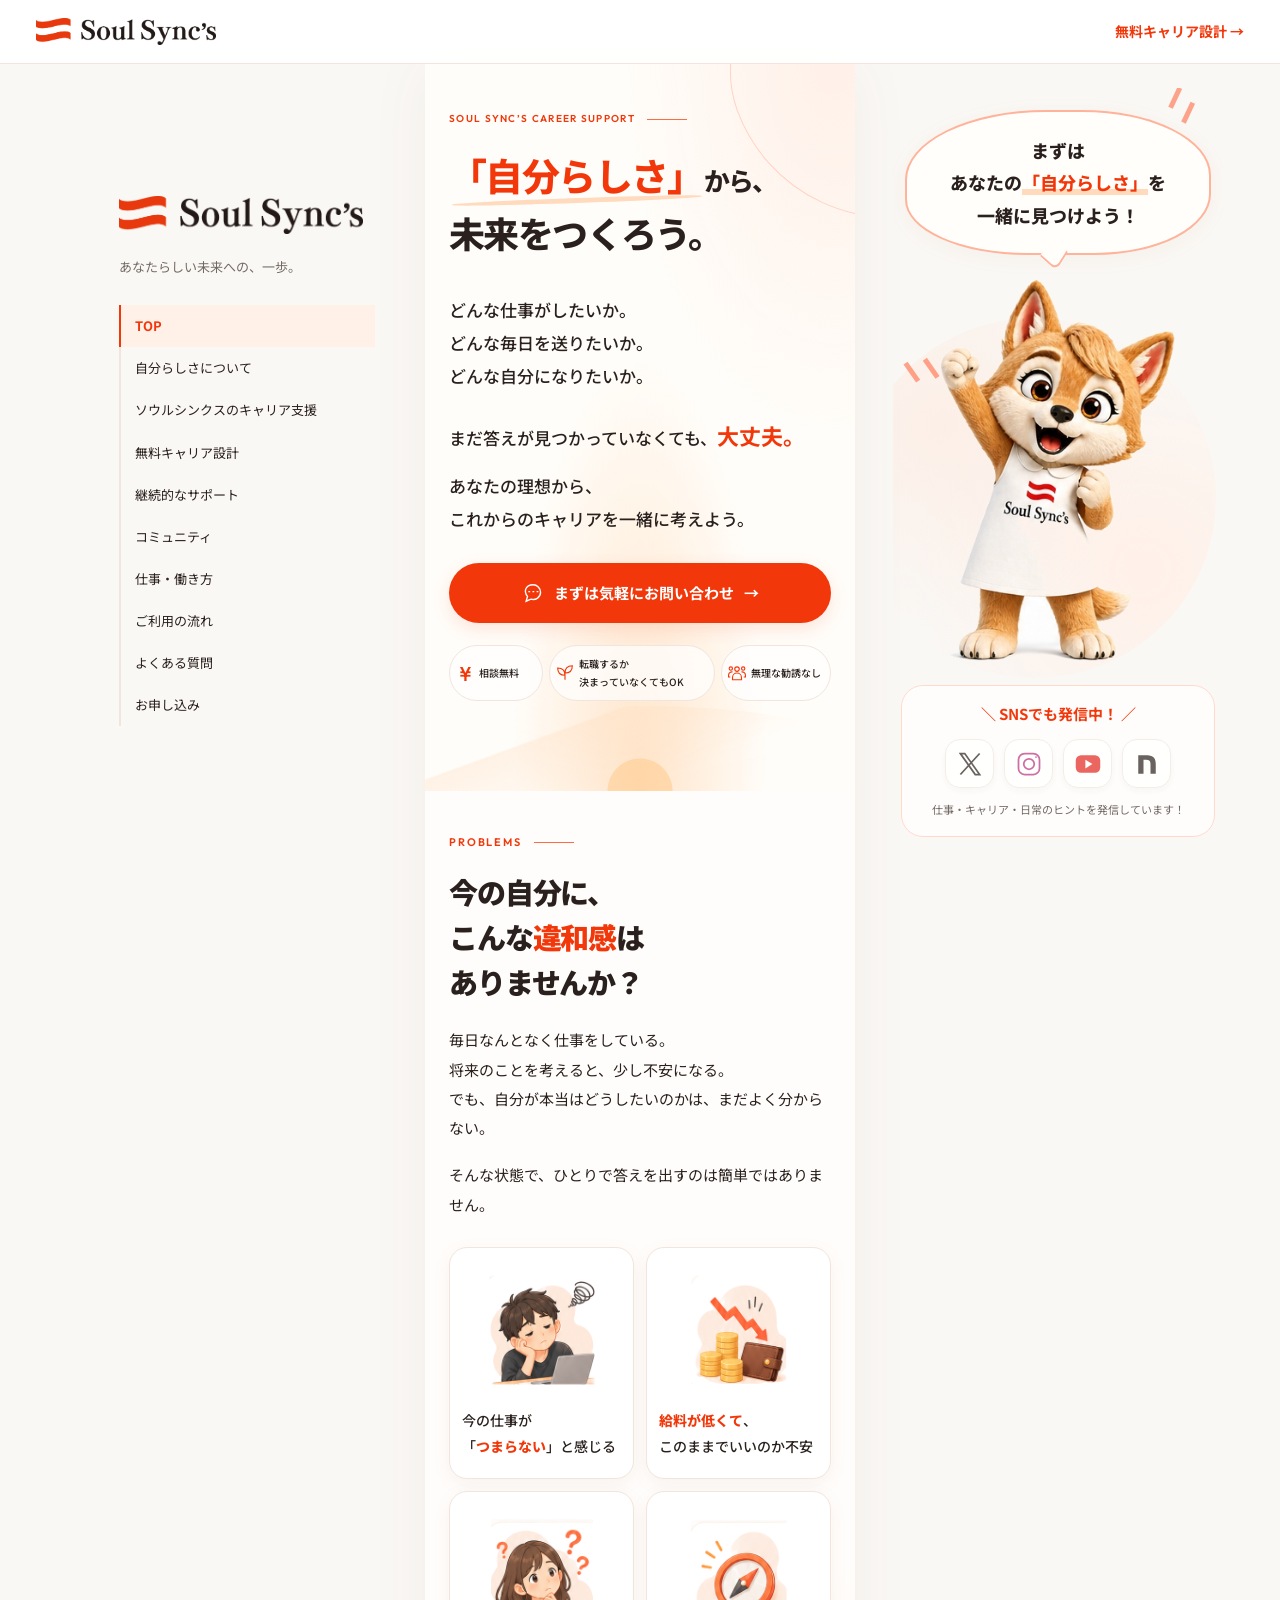
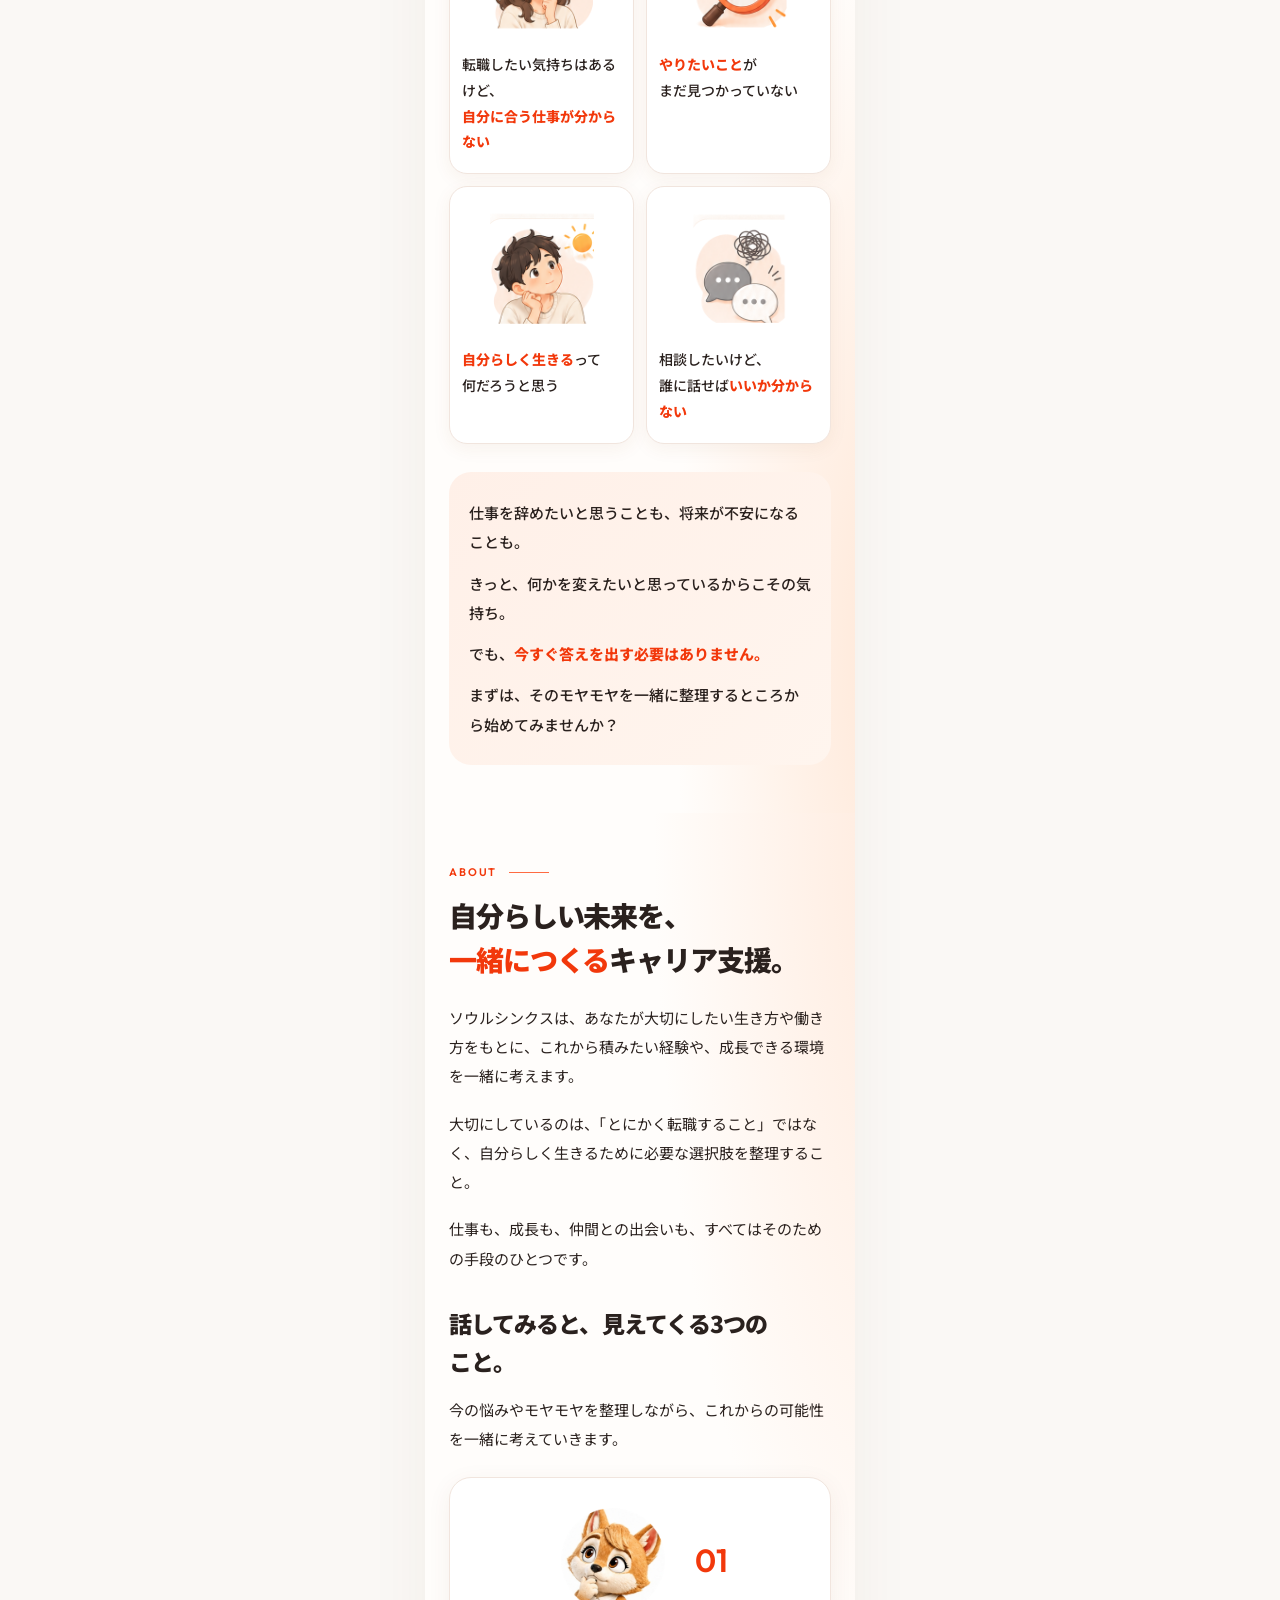
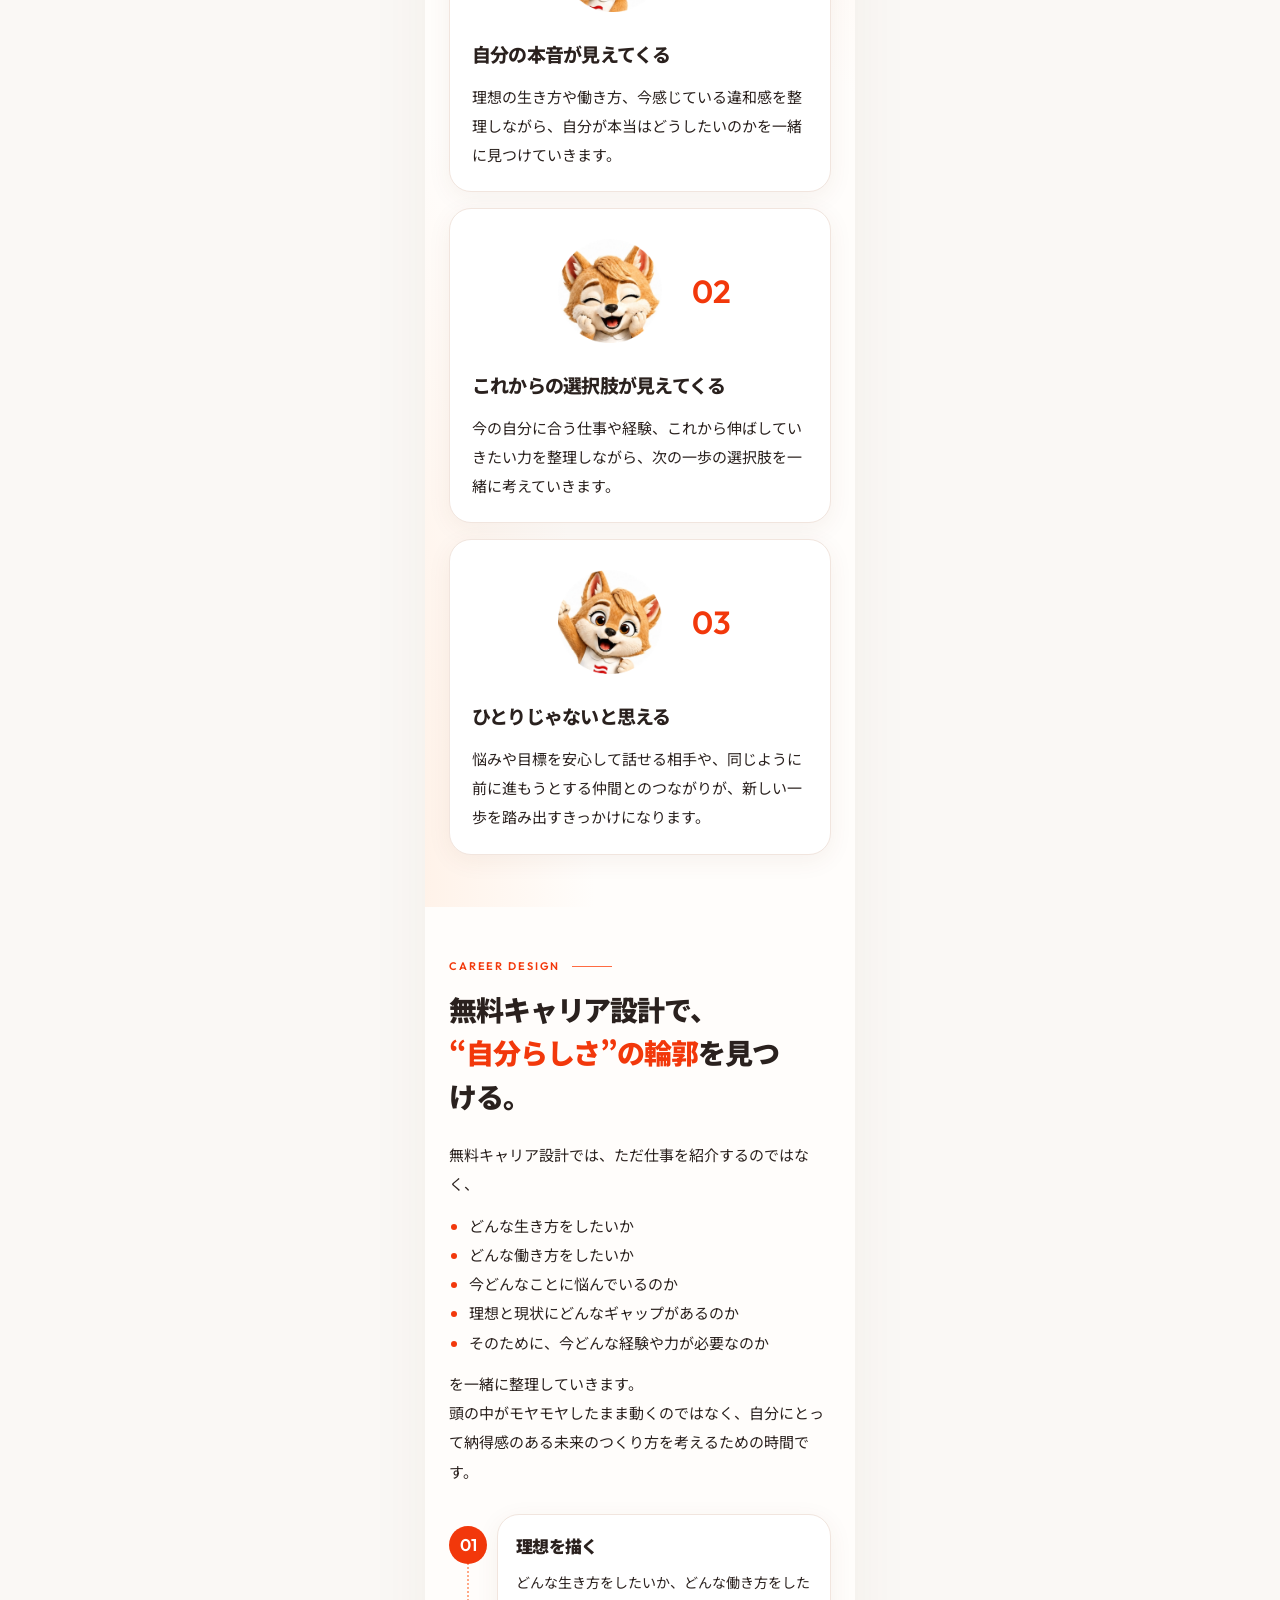
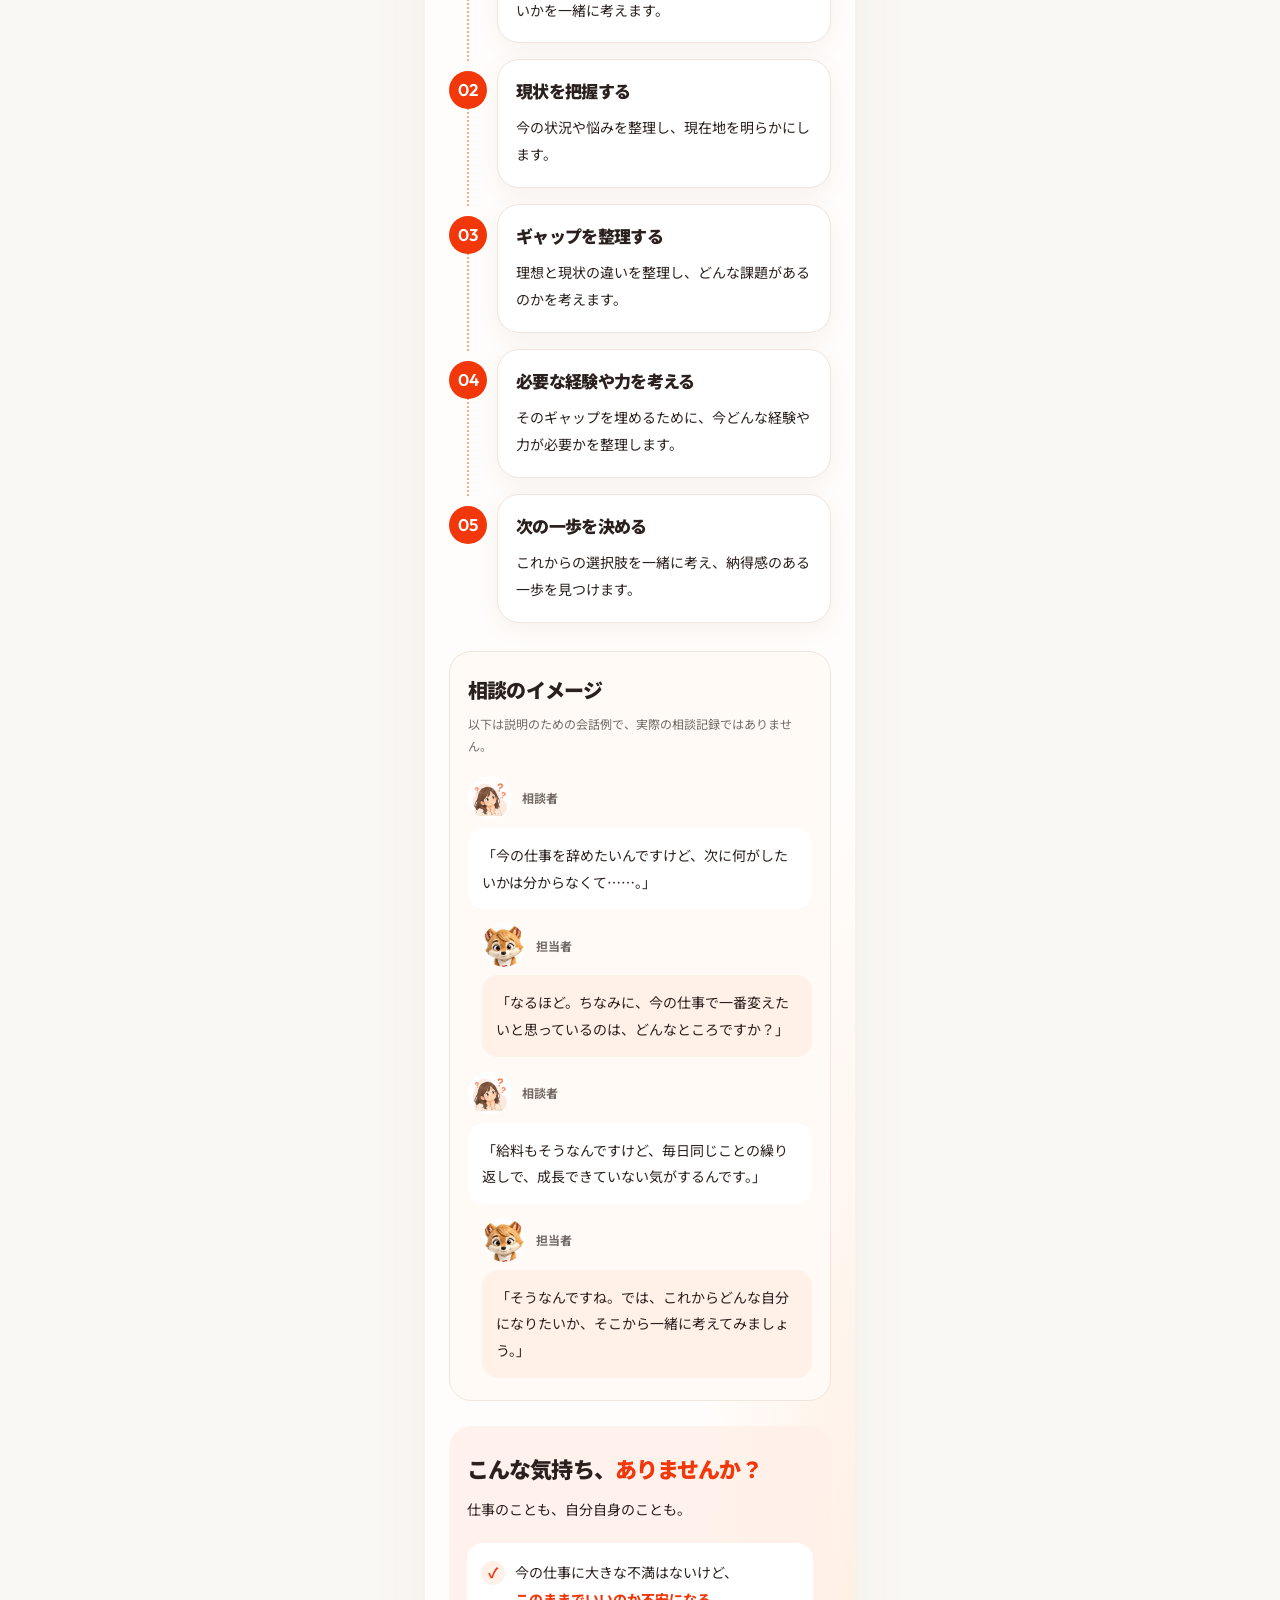
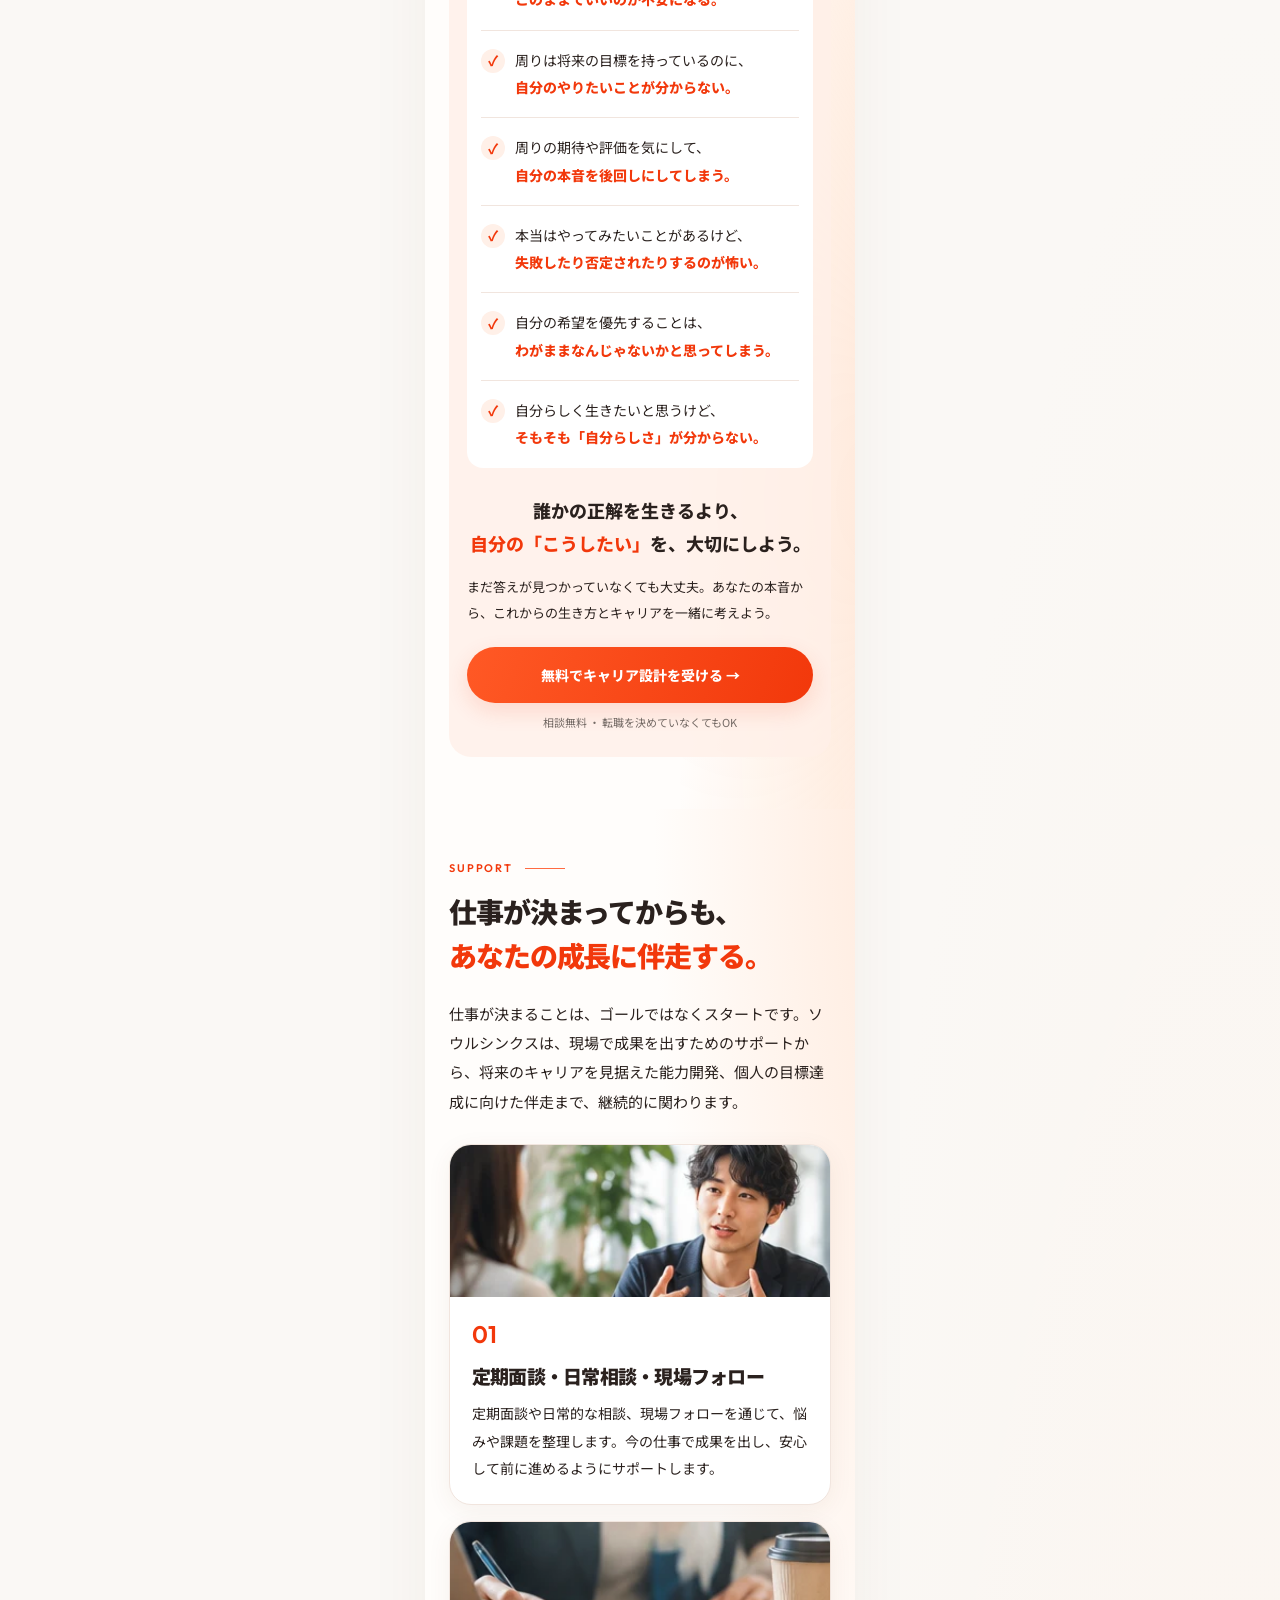
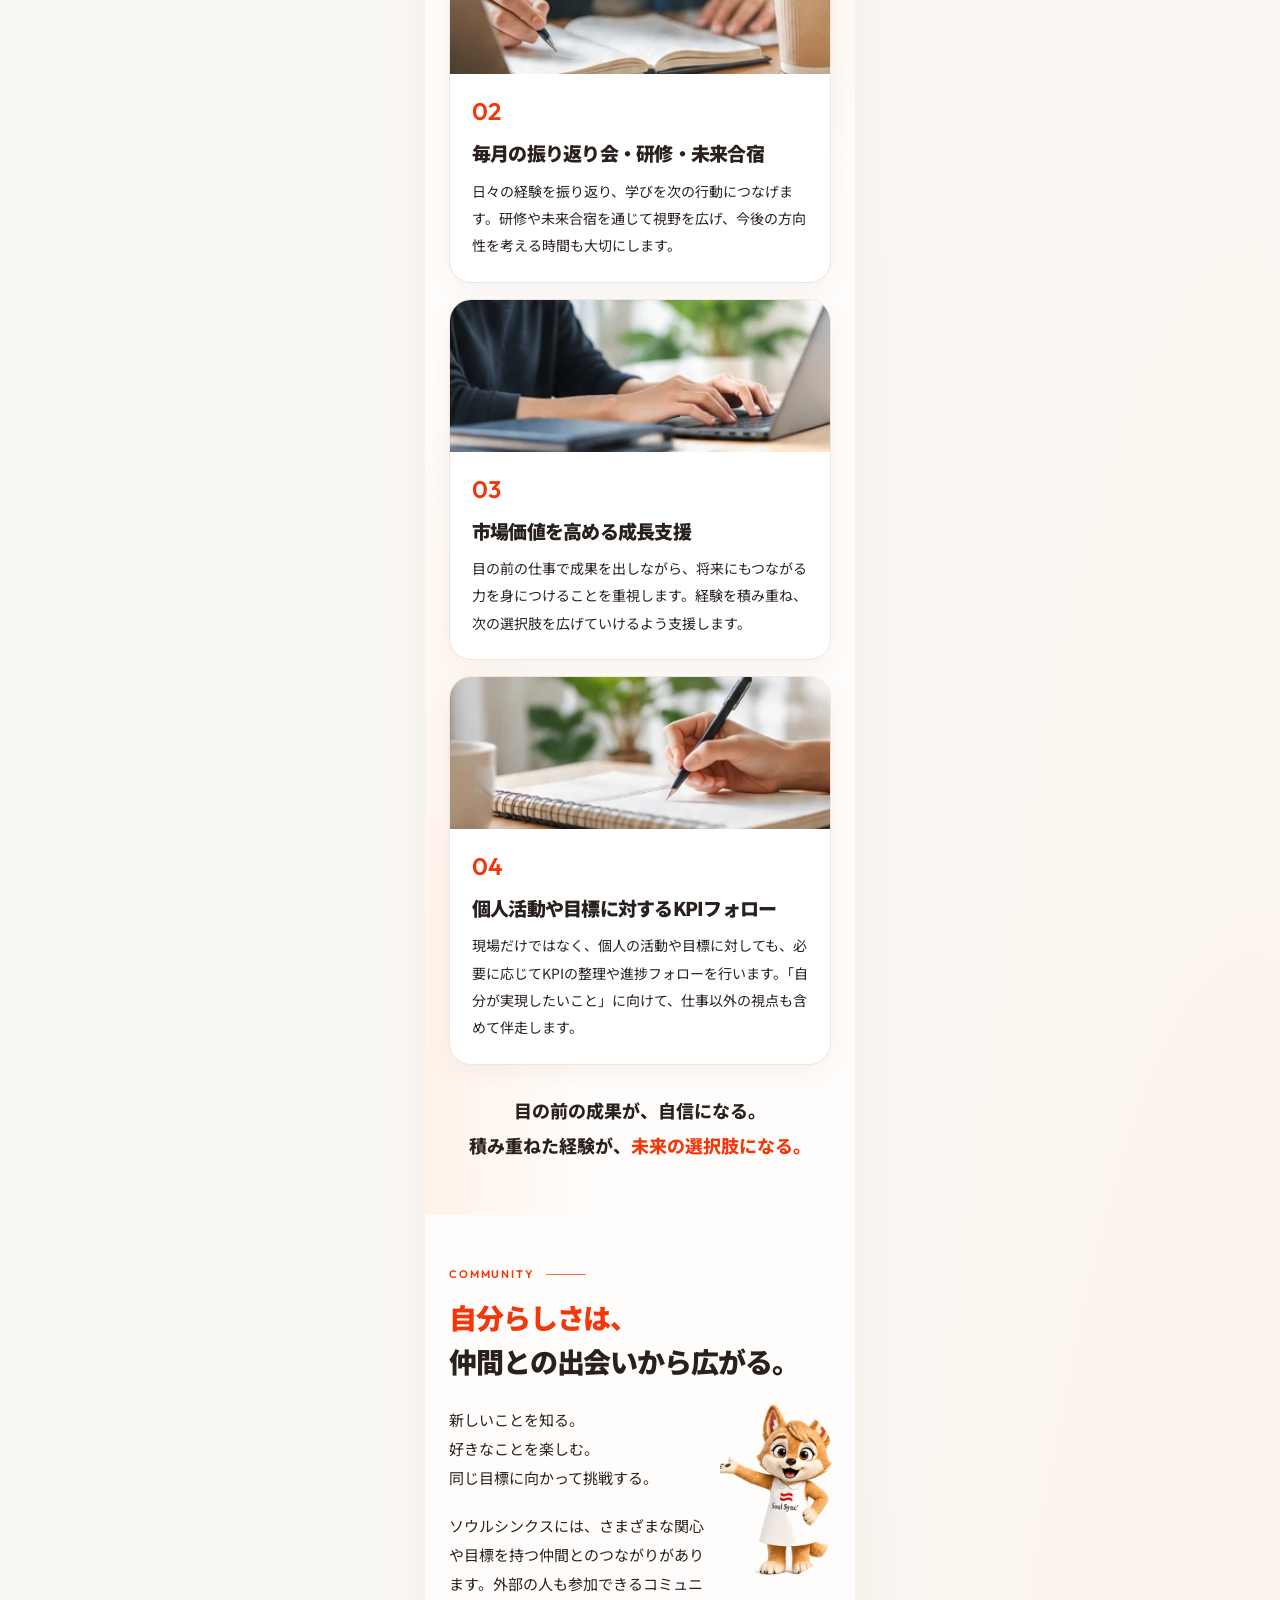
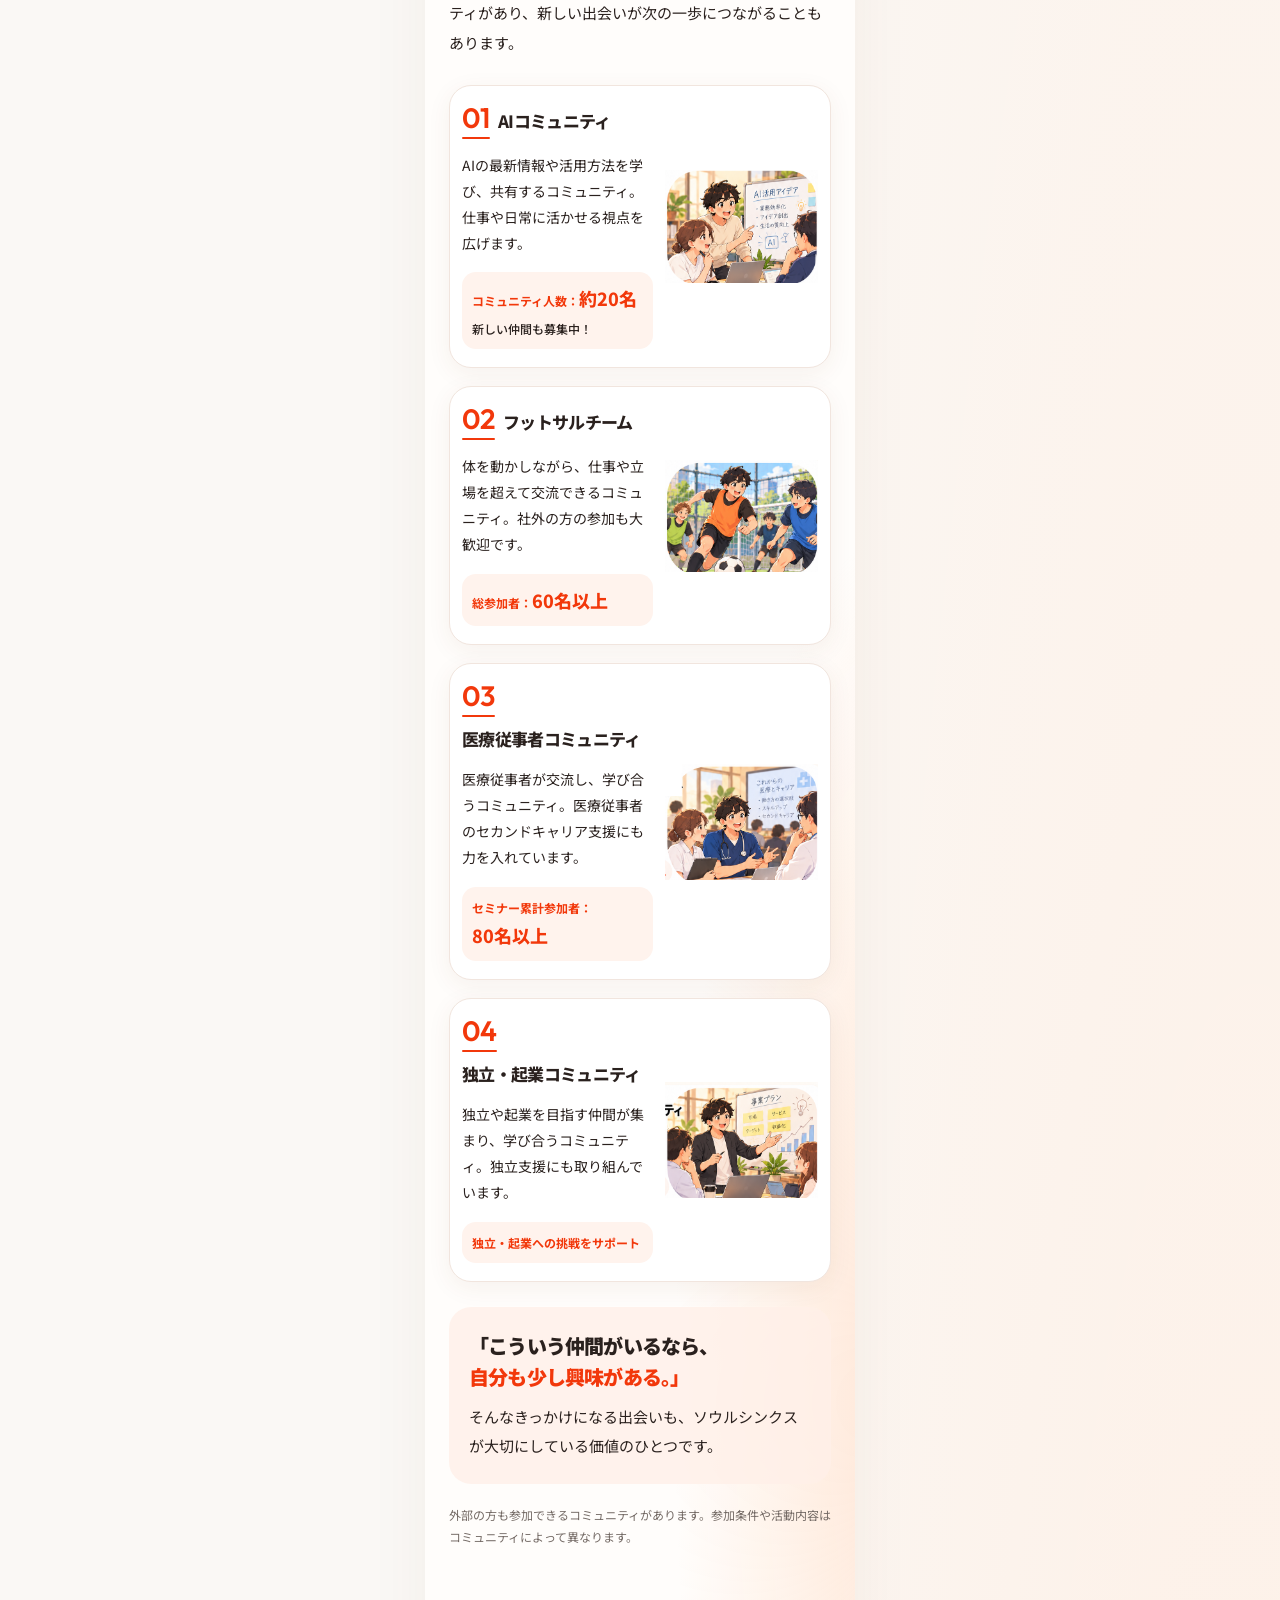
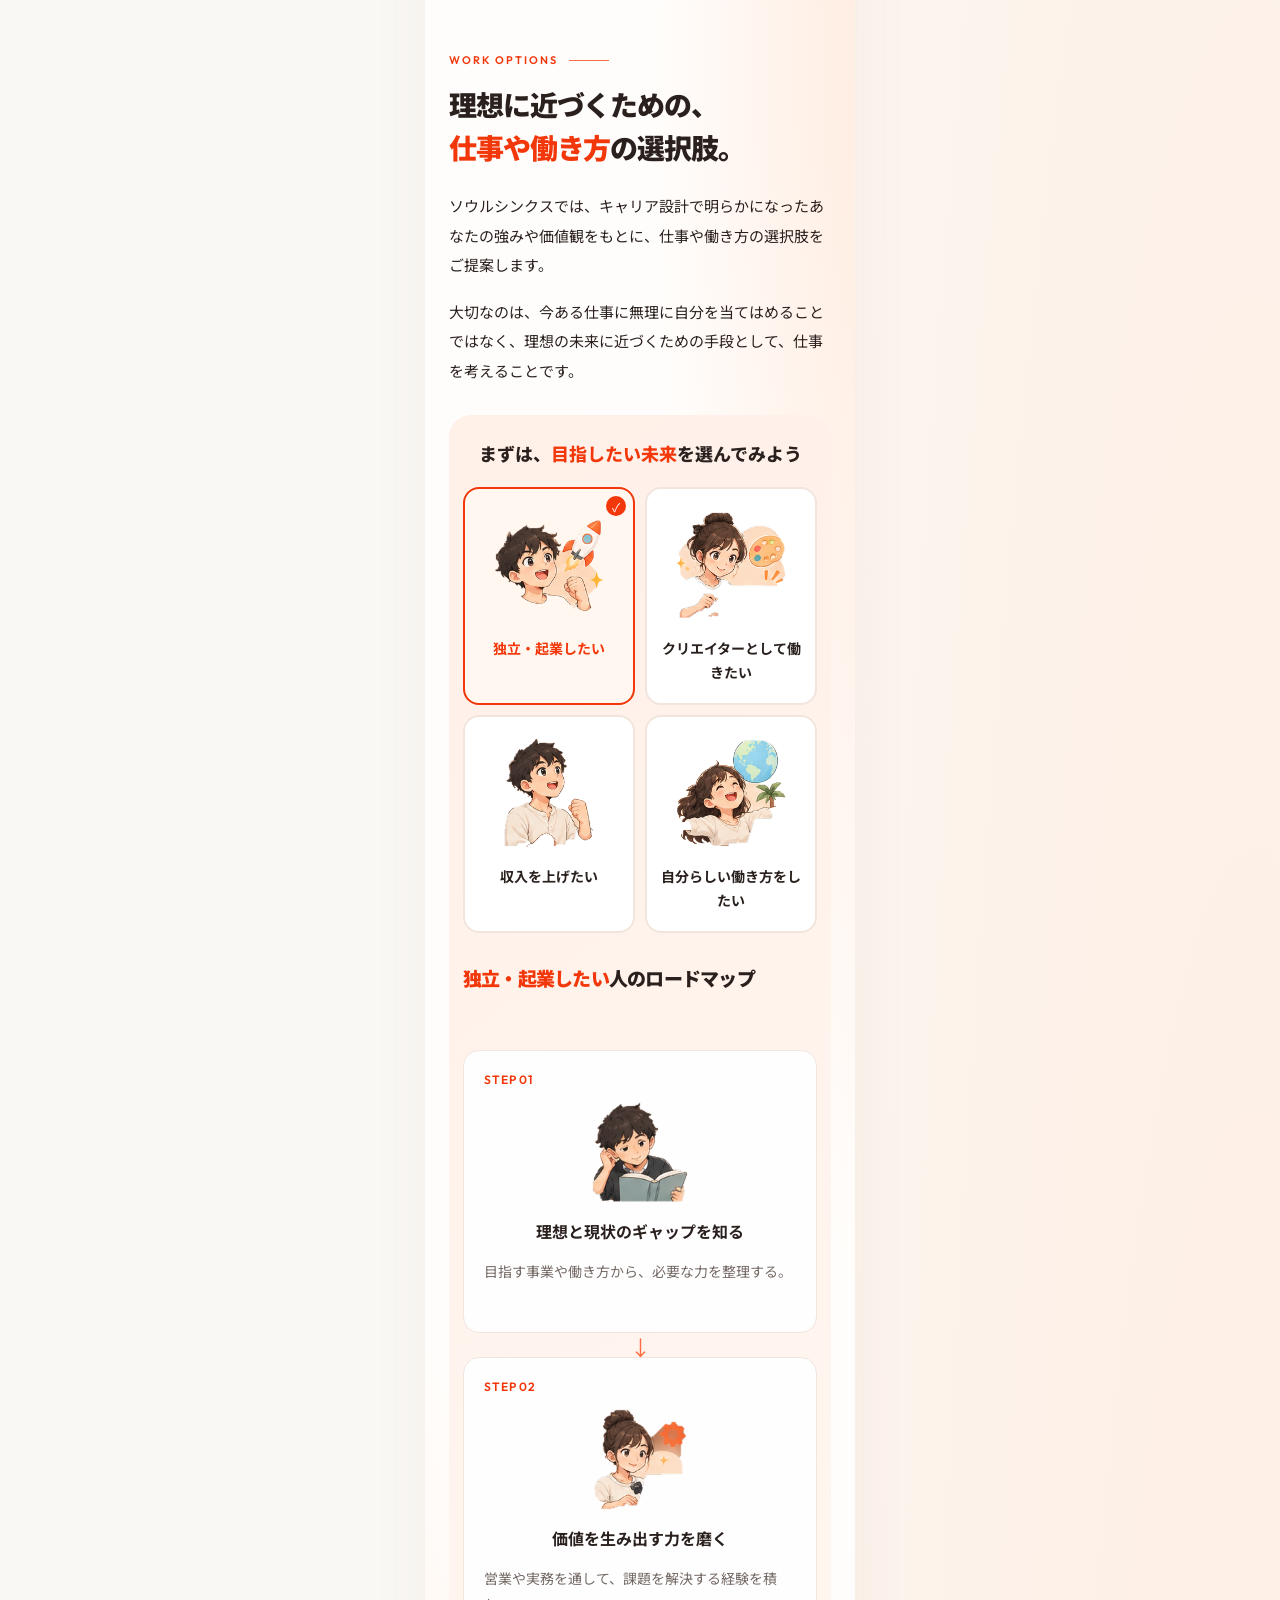
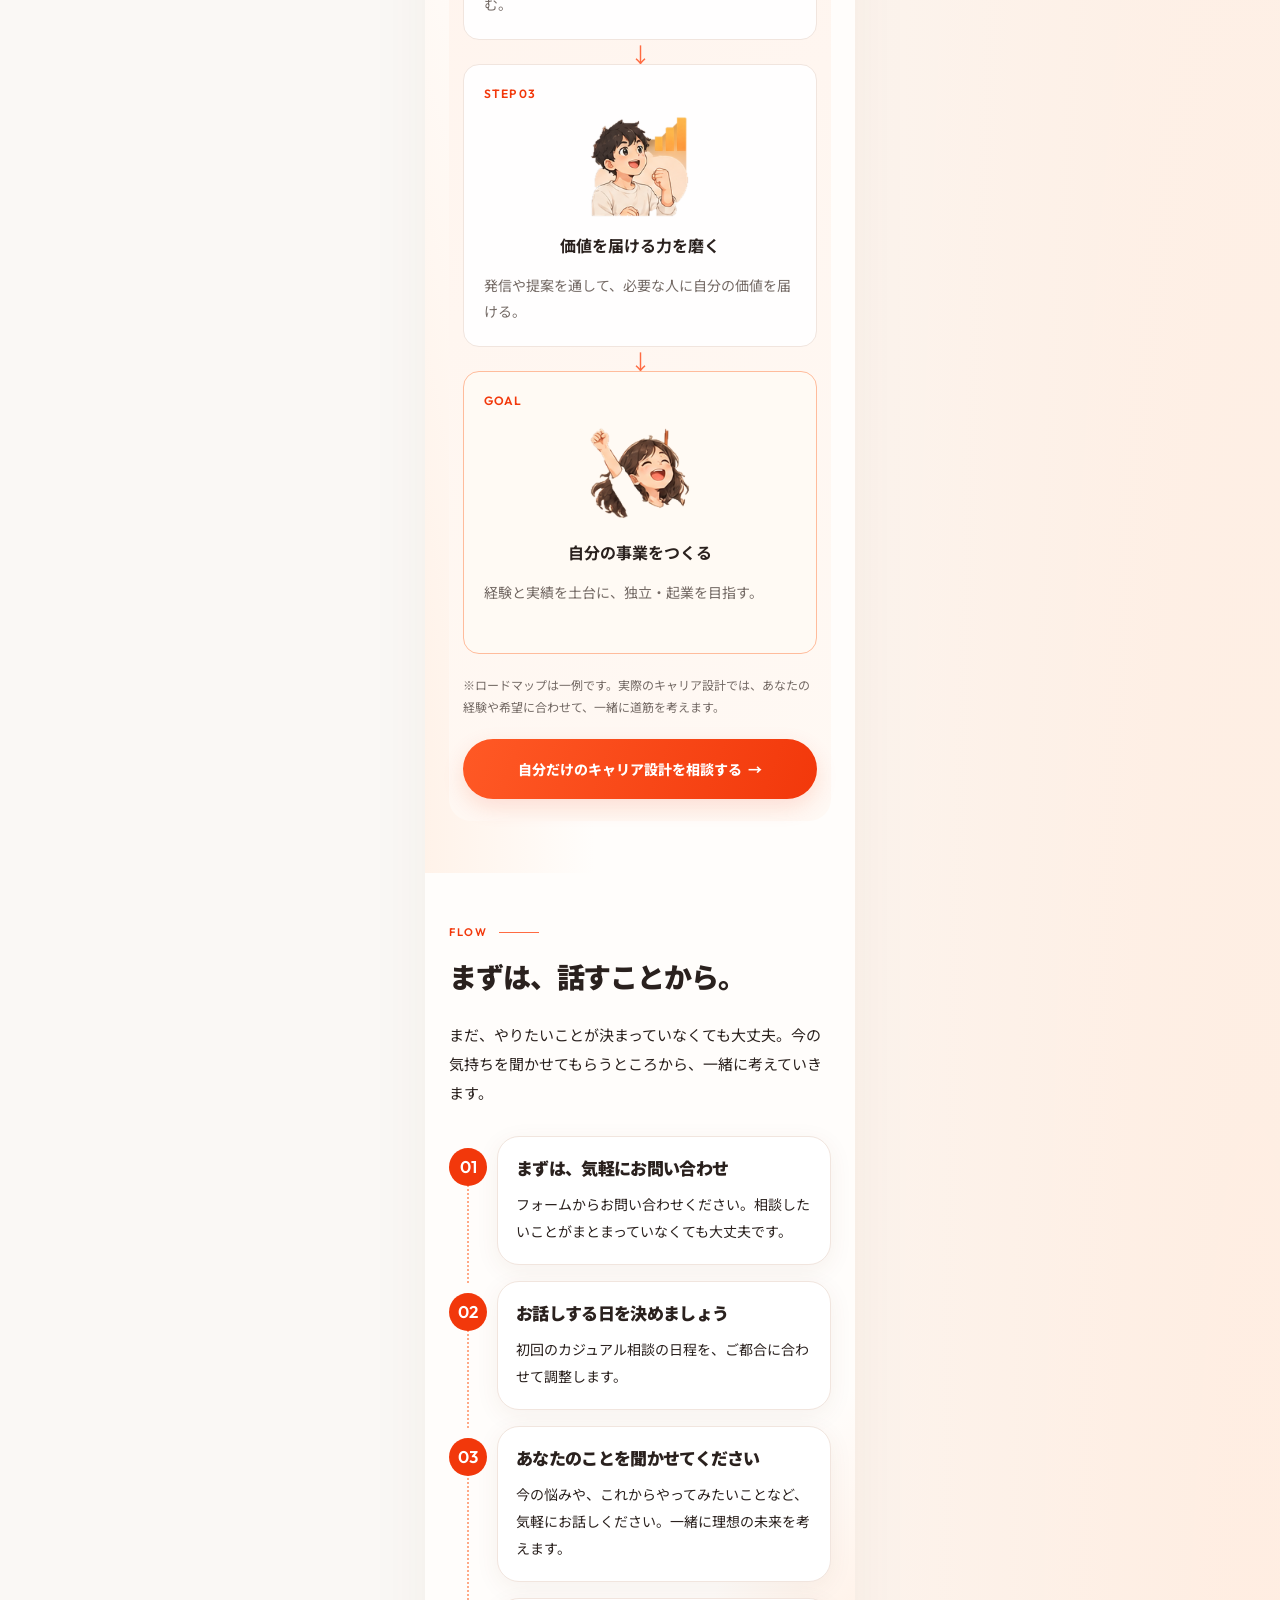
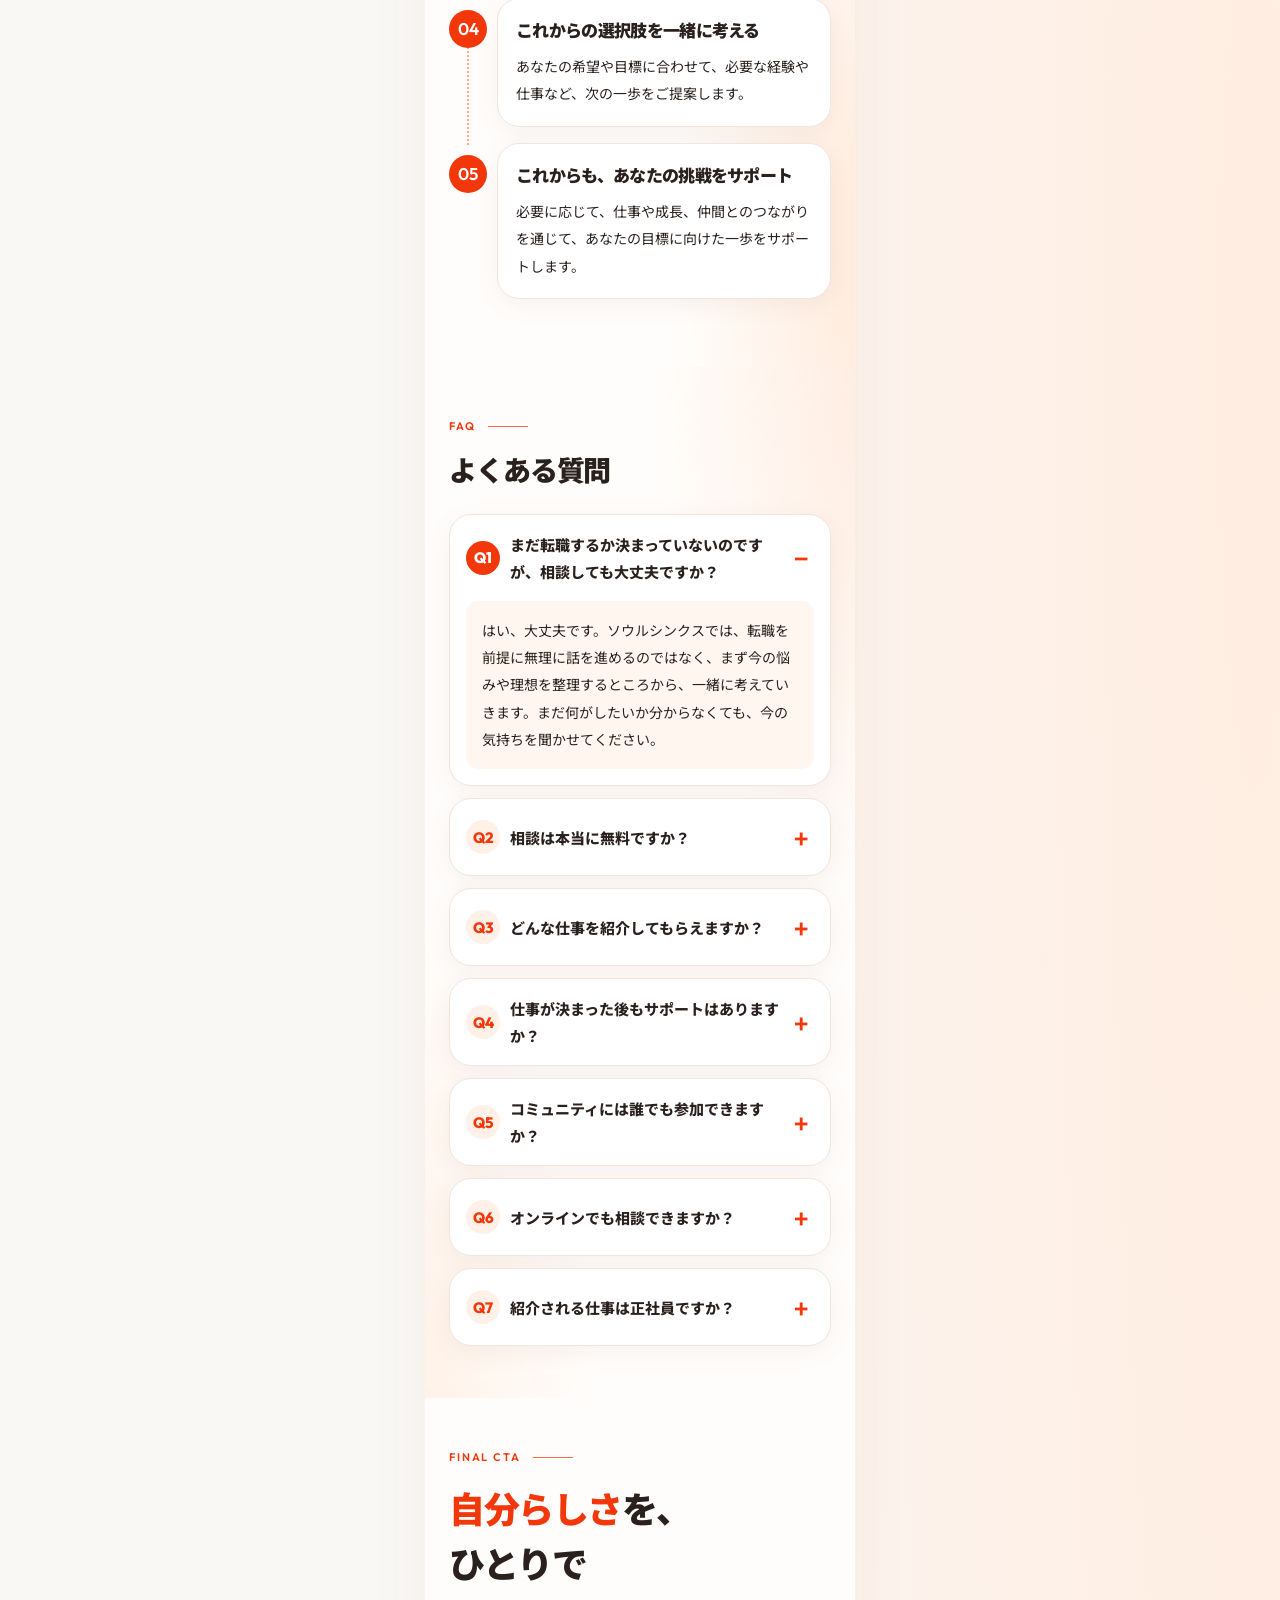
==== index.html @ 46c94b33 "Add files via upload" ====
<!doctype html><html lang="ja"><head><meta charset="utf-8"><meta name="viewport" content="width=device-width,initial-scale=1"><title>無料キャリア設計 | Soul Sync’s ソウルシンクス</title><meta name="description" content="自分らしい生き方や働き方を、一緒に考える。ソウルシンクスの無料キャリア設計で、理想と今の悩みを整理し、あなたらしい未来への一歩を見つけませんか。"><meta property="og:title" content="自分らしい未来を、一緒につくる | Soul Sync’s"><meta property="og:description" content="仕事・成長・仲間とのつながりを通じて、自分らしい生き方を支援します。"><meta property="og:type" content="website"><meta property="og:locale" content="ja_JP"><meta property="og:url" content="https://example.com/"><meta property="og:image" content="https://example.com/assets/images/mascot/think-chan-front.jpg"><link rel="canonical" href="https://example.com/"><link rel="icon" href="./assets/favicon/favicon.svg" type="image/svg+xml"><link rel="preconnect" href="https://fonts.googleapis.com"><link rel="preconnect" href="https://fonts.gstatic.com" crossorigin><link href="https://fonts.googleapis.com/css2?family=Noto+Sans+JP:wght@400;500;600;700;800;900&family=Outfit:wght@400;500;600;700&display=swap" rel="stylesheet"><link rel="stylesheet" href="./css/style.css"><script src="./js/main.js" defer></script><script src="./js/work-roadmap.js" defer></script></head><body><a class="skip-link" href="#main">本文へ移動</a><header class="header"><a href="#top" aria-label="Soul Sync’s トップ"><img src="./assets/images/logo/soul-syncs.png" width="1024" height="161" alt="Soul Sync’s" class="logo"></a><a class="header-cta" href="#application">無料キャリア設計 →</a><button class="menu-toggle" aria-expanded="false" aria-controls="mobile-nav" aria-label="メニューを開く"><span></span><span></span><span></span></button><nav id="mobile-nav" class="mobile-nav" aria-label="メインメニュー" hidden><a href="#top">TOP</a><a href="#problems">自分らしさについて</a><a href="#about">ソウルシンクスのキャリア支援</a><a href="#career">無料キャリア設計</a><a href="#support">継続的なサポート</a><a href="#community">コミュニティ</a><a href="#work">仕事・働き方</a><a href="#flow">ご利用の流れ</a><a href="#faq">よくある質問</a><a href="#application">お申し込み</a></nav></header><nav class="side-nav" aria-label="セクションナビゲーション"><img src="./assets/images/logo/soul-syncs.png" width="1024" height="161" alt="Soul Sync’s" class="logo"><p>あなたらしい未来への、一歩。</p><a href="#top">TOP</a><a href="#problems">自分らしさについて</a><a href="#about">ソウルシンクスのキャリア支援</a><a href="#career">無料キャリア設計</a><a href="#support">継続的なサポート</a><a href="#community">コミュニティ</a><a href="#work">仕事・働き方</a><a href="#flow">ご利用の流れ</a><a href="#faq">よくある質問</a><a href="#application">お申し込み</a></nav><aside class="side-mascot" aria-label="シンクちゃんとSNSのご案内">
  <div class="side-message"><p>まずは<br>あなたの<span>「自分らしさ」</span>を<br>一緒に見つけよう！</p></div>
  <div class="side-character"><img src="./assets/images/mascot/think-chan-cheer.png" width="289" height="451" alt="ガッツポーズをするソウルシンクスの公式キャラクター シンクちゃん"></div>
  <div class="side-social"><h2>＼ SNSでも発信中！ ／</h2><div class="social-links"><button type="button" class="social-button social-x" data-social="x" disabled aria-label="X（URL準備中）" title="X：URL準備中"><svg viewBox="0 0 32 32" width="28" height="28" fill="none" stroke="currentColor" stroke-width="2" aria-hidden="true"><path d="M5 4h5l17 24h-5L5 4Zm22 0L5 28"/></svg></button><button type="button" class="social-button social-instagram" data-social="instagram" disabled aria-label="Instagram（URL準備中）" title="Instagram：URL準備中"><svg viewBox="0 0 32 32" width="28" height="28" fill="none" stroke="currentColor" stroke-width="2" aria-hidden="true"><rect x="4" y="4" width="24" height="24" rx="7"/><circle cx="16" cy="16" r="6"/><circle cx="24" cy="8" r="1" fill="currentColor" stroke="none"/></svg></button><button type="button" class="social-button social-youtube" data-social="youtube" disabled aria-label="YouTube（URL準備中）" title="YouTube：URL準備中"><svg viewBox="0 0 32 32" width="28" height="28" fill="none" stroke="currentColor" stroke-width="2" aria-hidden="true"><rect x="2" y="6" width="28" height="20" rx="6" fill="currentColor" stroke="none"/><path d="m13 11 8 5-8 5Z" fill="white" stroke="none"/></svg></button><button type="button" class="social-button social-note" data-social="note" disabled aria-label="note（URL準備中）" title="note：URL準備中"><svg viewBox="0 0 32 32" width="28" height="28" fill="none" stroke="currentColor" stroke-width="2" aria-hidden="true"><path d="M6 27V6h10c8 0 10 4 10 10v11h-6V16c0-3-1-5-5-5h-3v16Z" fill="currentColor" stroke="none"/></svg></button></div><p>仕事・キャリア・日常のヒントを発信しています！</p></div>
</aside><main id="main"><section id="top" class="section hero" data-mascot="true" aria-labelledby="hero-heading">
  <p class="section-label">SOUL SYNC’S CAREER SUPPORT</p>
  <div class="hero-main">
    <div class="hero-copy">
      <h1 id="hero-heading" class="main-heading"><span class="hero-heading-line"><span class="hero-heading-accent">「自分らしさ」</span><span class="hero-heading-connect">から、</span></span><span class="hero-heading-question">未来をつくろう。</span></h1>
      <p class="sub-copy">どんな仕事がしたいか。<br>どんな毎日を送りたいか。<br>どんな自分になりたいか。</p>
      <p class="reassurance-copy">まだ答えが見つかっていなくても、<span class="hero-reassurance-accent">大丈夫。</span></p>
      <p class="hero-future-copy">あなたの理想から、<br>これからのキャリアを一緒に考えよう。</p>
    </div>
    <div class="hero-character">
      <img src="./assets/images/mascot/think-chan-cheer.png" width="289" height="451" alt="ガッツポーズをするソウルシンクスの公式キャラクター シンクちゃん">
    </div>
  </div>
  <div class="hero-cta">
    <a class="btn btn-primary" href="#application"><span class="hero-cta-icon" aria-hidden="true"><svg viewBox="0 0 32 32" width="26" height="26" fill="none" stroke="currentColor" stroke-width="2" aria-hidden="true"><path d="M27 15c0 7-7 12-14 10l-7 3 2-7C1 12 7 4 16 4c6 0 11 5 11 11Z"/><path d="M10 14h1m5 0h1m5 0h1" stroke-linecap="round"/></svg></span><span>まずは気軽にお問い合わせ</span><span aria-hidden="true">→</span></a>
  </div>
  <ul class="hero-benefits" aria-label="無料相談の特徴">
    <li><span class="hero-benefit-icon" aria-hidden="true">¥</span><span>相談無料</span></li>
    <li><span class="hero-benefit-icon" aria-hidden="true"><svg viewBox="0 0 32 32" width="25" height="25" fill="none" stroke="currentColor" stroke-width="2"><path d="M16 28V15M16 20C5 20 3 12 3 7c10 0 13 6 13 13Zm0-4C16 6 22 3 29 3c0 9-5 13-13 13Z"/></svg></span><span>転職するか<br>決まっていなくてもOK</span></li>
    <li><span class="hero-benefit-icon" aria-hidden="true"><svg viewBox="0 0 32 32" width="25" height="25" fill="none" stroke="currentColor" stroke-width="2"><circle cx="16" cy="9" r="4"/><path d="M8 28v-4a8 8 0 0 1 16 0v4Zm-4-5H1v-3a6 6 0 0 1 7-6m20 9h3v-3a6 6 0 0 0-7-6"/><circle cx="5" cy="8" r="3"/><circle cx="27" cy="8" r="3"/></svg></span><span>無理な勧誘なし</span></li>
  </ul>
</section><section id="problems" class="section problems-section" aria-labelledby="problems-heading">
  <p class="section-label">PROBLEMS</p>
  <h2 id="problems-heading" class="section-heading problems-heading">今の自分に、<br><span>こんな<em>違和感</em>は</span><wbr><span>ありませんか？</span></h2>
  <div class="problems-intro"><p>毎日なんとなく仕事をしている。<br>将来のことを考えると、少し不安になる。<br>でも、自分が本当はどうしたいのかは、まだよく分からない。</p><p>そんな状態で、ひとりで答えを出すのは簡単ではありません。</p></div>
  <ul class="problems-cards"><li class="problems-card"><img class="problems-illustration" src="./assets/images/problems/01.png" alt="仕事に退屈を感じ、頬杖をつく人物" width="280" height="280" loading="lazy"><p>今の仕事が<br>「<strong>つまらない</strong>」と感じる</p></li><li class="problems-card"><img class="problems-illustration" src="./assets/images/problems/02.png" alt="下向きの矢印と硬貨、財布" width="280" height="280" loading="lazy"><p><strong>給料が低くて</strong>、<br>このままでいいのか不安</p></li><li class="problems-card"><img class="problems-illustration" src="./assets/images/problems/03.png" alt="転職について考え込む人物" width="280" height="280" loading="lazy"><p>転職したい気持ちはあるけど、<br><strong>自分に合う仕事が分からない</strong></p></li><li class="problems-card"><img class="problems-illustration" src="./assets/images/problems/04.png" alt="進む方向を探すコンパス" width="280" height="280" loading="lazy"><p><strong>やりたいこと</strong>が<br>まだ見つかっていない</p></li><li class="problems-card"><img class="problems-illustration" src="./assets/images/problems/05.png" alt="自分らしい未来を考える人物" width="280" height="280" loading="lazy"><p><strong>自分らしく生きる</strong>って<br>何だろうと思う</p></li><li class="problems-card"><img class="problems-illustration" src="./assets/images/problems/06.png" alt="相談への迷いを表す吹き出し" width="280" height="280" loading="lazy"><p>相談したいけど、<br>誰に話せば<strong>いいか分からない</strong></p></li></ul>
  <div class="problems-conclusion"><p>仕事を辞めたいと思うことも、将来が不安になることも。</p><p>きっと、何かを変えたいと思っているからこその気持ち。</p><p>でも、<strong>今すぐ答えを出す必要はありません。</strong></p><p>まずは、そのモヤモヤを一緒に整理するところから始めてみませんか？</p></div>
</section><section id="about" class="section"><p class="section-label">ABOUT</p><h2 class="section-heading">自分らしい未来を、<br><em>一緒につくる</em>キャリア支援。</h2><p>ソウルシンクスは、あなたが大切にしたい生き方や働き方をもとに、これから積みたい経験や、成長できる環境を一緒に考えます。</p><p>大切にしているのは、「とにかく転職すること」ではなく、自分らしく生きるために必要な選択肢を整理すること。</p><p>仕事も、成長も、仲間との出会いも、すべてはそのための手段のひとつです。</p><div class="about-values"><h3 class="about-values-heading">話してみると、見えてくる3つのこと。</h3><p class="about-values-intro">今の悩みやモヤモヤを整理しながら、これからの可能性を一緒に考えていきます。</p><div class="card-grid about-values-grid"><article class="card about-value-card"><div class="card-content"><div class="about-value-top"><span class="about-value-image"><img src="./assets/images/about/01_thinking.png" alt="考えているシンクちゃん" width="500" height="500" loading="lazy"></span><span class="number">01</span></div><h4>自分の本音が見えてくる</h4><p>理想の生き方や働き方、今感じている違和感を整理しながら、自分が本当はどうしたいのかを一緒に見つけていきます。</p></div></article><article class="card about-value-card"><div class="card-content"><div class="about-value-top"><span class="about-value-image"><img src="./assets/images/about/02_happy.png" alt="大喜びしているシンクちゃん" width="500" height="500" loading="lazy"></span><span class="number">02</span></div><h4>これからの選択肢が見えてくる</h4><p>今の自分に合う仕事や経験、これから伸ばしていきたい力を整理しながら、次の一歩の選択肢を一緒に考えていきます。</p></div></article><article class="card about-value-card"><div class="card-content"><div class="about-value-top"><span class="about-value-image"><img src="./assets/images/about/03_cheer.png" alt="ガッツポーズをするシンクちゃん" width="500" height="500" loading="lazy"></span><span class="number">03</span></div><h4>ひとりじゃないと思える</h4><p>悩みや目標を安心して話せる相手や、同じように前に進もうとする仲間とのつながりが、新しい一歩を踏み出すきっかけになります。</p></div></article></div></div></section><section id="career" class="section"><p class="section-label">CAREER DESIGN</p><h2 class="section-heading">無料キャリア設計で、<br><em>“自分らしさ”の輪郭</em>を見つける。</h2><p>無料キャリア設計では、ただ仕事を紹介するのではなく、</p><ul class="bullet-list"><li>どんな生き方をしたいか</li><li>どんな働き方をしたいか</li><li>今どんなことに悩んでいるのか</li><li>理想と現状にどんなギャップがあるのか</li><li>そのために、今どんな経験や力が必要なのか</li></ul><p>を一緒に整理していきます。<br>頭の中がモヤモヤしたまま動くのではなく、自分にとって納得感のある未来のつくり方を考えるための時間です。</p><ol class="timeline"><li><span class="step-number">01</span><div class="card"><h3>理想を描く</h3><p>どんな生き方をしたいか、どんな働き方をしたいかを一緒に考えます。</p></div></li><li><span class="step-number">02</span><div class="card"><h3>現状を把握する</h3><p>今の状況や悩みを整理し、現在地を明らかにします。</p></div></li><li><span class="step-number">03</span><div class="card"><h3>ギャップを整理する</h3><p>理想と現状の違いを整理し、どんな課題があるのかを考えます。</p></div></li><li><span class="step-number">04</span><div class="card"><h3>必要な経験や力を考える</h3><p>そのギャップを埋めるために、今どんな経験や力が必要かを整理します。</p></div></li><li><span class="step-number">05</span><div class="card"><h3>次の一歩を決める</h3><p>これからの選択肢を一緒に考え、納得感のある一歩を見つけます。</p></div></li></ol><div class="career-conversation" aria-labelledby="conversation-heading"><h3 id="conversation-heading">相談のイメージ</h3><p class="note">以下は説明のための会話例で、実際の相談記録ではありません。</p><dl><div class="conversation-visitor"><dt><span class="conversation-avatar"><img src="./assets/images/problems/03.png" width="280" height="280" alt="" loading="lazy"></span>相談者</dt><dd>「今の仕事を辞めたいんですけど、次に何がしたいかは分からなくて……。」</dd></div><div class="conversation-advisor"><dt><span class="conversation-avatar"><img src="./assets/images/mascot/think-chan-bow-icon.png" width="500" height="500" alt="" loading="lazy"></span>担当者</dt><dd>「なるほど。ちなみに、今の仕事で一番変えたいと思っているのは、どんなところですか？」</dd></div><div class="conversation-visitor"><dt><span class="conversation-avatar"><img src="./assets/images/problems/03.png" width="280" height="280" alt="" loading="lazy"></span>相談者</dt><dd>「給料もそうなんですけど、毎日同じことの繰り返しで、成長できていない気がするんです。」</dd></div><div class="conversation-advisor"><dt><span class="conversation-avatar"><img src="./assets/images/mascot/think-chan-bow-icon.png" width="500" height="500" alt="" loading="lazy"></span>担当者</dt><dd>「そうなんですね。では、これからどんな自分になりたいか、そこから一緒に考えてみましょう。」</dd></div></dl></div><div class="callout career-empathy"><h3>こんな気持ち、<em>ありませんか？</em></h3><p class="career-empathy-lead">仕事のことも、自分自身のことも。</p><ul class="career-empathy-list"><li><span class="career-empathy-check" aria-hidden="true">✓</span><span>今の仕事に大きな不満はないけど、<strong>このままでいいのか不安になる。</strong></span></li><li><span class="career-empathy-check" aria-hidden="true">✓</span><span>周りは将来の目標を持っているのに、<strong>自分のやりたいことが分からない。</strong></span></li><li><span class="career-empathy-check" aria-hidden="true">✓</span><span>周りの期待や評価を気にして、<strong>自分の本音を後回しにしてしまう。</strong></span></li><li><span class="career-empathy-check" aria-hidden="true">✓</span><span>本当はやってみたいことがあるけど、<strong>失敗したり否定されたりするのが怖い。</strong></span></li><li><span class="career-empathy-check" aria-hidden="true">✓</span><span>自分の希望を優先することは、<strong>わがままなんじゃないかと思ってしまう。</strong></span></li><li><span class="career-empathy-check" aria-hidden="true">✓</span><span>自分らしく生きたいと思うけど、<strong>そもそも「自分らしさ」が分からない。</strong></span></li></ul><p class="career-empathy-message">誰かの正解を生きるより、<br><em>自分の「こうしたい」</em>を、大切にしよう。</p><p class="career-empathy-note">まだ答えが見つかっていなくても大丈夫。あなたの本音から、これからの生き方とキャリアを一緒に考えよう。</p><a class="btn btn-primary career-empathy-cta" href="#application">無料でキャリア設計を受ける →</a><p class="career-empathy-trust">相談無料 ・ 転職を決めていなくてもOK</p></div></section><section id="support" class="section"><p class="section-label">SUPPORT</p><h2 class="section-heading">仕事が決まってからも、<br><em>あなたの成長に伴走する。</em></h2><p>仕事が決まることは、ゴールではなくスタートです。ソウルシンクスは、現場で成果を出すためのサポートから、将来のキャリアを見据えた能力開発、個人の目標達成に向けた伴走まで、継続的に関わります。</p><div class="card-grid"><article class="card"><img class="card-photo" src="./assets/images/support/1.webp" alt="定期面談・日常相談・現場フォローのイメージ" width="425" height="143" loading="lazy"><div class="card-content"><span class="number">01</span><h3>定期面談・日常相談・現場フォロー</h3><p>定期面談や日常的な相談、現場フォローを通じて、悩みや課題を整理します。今の仕事で成果を出し、安心して前に進めるようにサポートします。</p></div></article><article class="card"><img class="card-photo" src="./assets/images/support/2.webp" alt="毎月の振り返り会・研修・未来合宿のイメージ" width="425" height="143" loading="lazy"><div class="card-content"><span class="number">02</span><h3>毎月の振り返り会・研修・未来合宿</h3><p>日々の経験を振り返り、学びを次の行動につなげます。研修や未来合宿を通じて視野を広げ、今後の方向性を考える時間も大切にします。</p></div></article><article class="card"><img class="card-photo" src="./assets/images/support/3.webp" alt="市場価値を高める成長支援のイメージ" width="425" height="143" loading="lazy"><div class="card-content"><span class="number">03</span><h3>市場価値を高める成長支援</h3><p>目の前の仕事で成果を出しながら、将来にもつながる力を身につけることを重視します。経験を積み重ね、次の選択肢を広げていけるよう支援します。</p></div></article><article class="card"><img class="card-photo" src="./assets/images/support/4.webp" alt="個人活動や目標に対するKPIフォローのイメージ" width="425" height="143" loading="lazy"><div class="card-content"><span class="number">04</span><h3>個人活動や目標に対するKPIフォロー</h3><p>現場だけではなく、個人の活動や目標に対しても、必要に応じてKPIの整理や進捗フォローを行います。「自分が実現したいこと」に向けて、仕事以外の視点も含めて伴走します。</p></div></article></div><p class="closing">目の前の成果が、自信になる。<br>積み重ねた経験が、<em>未来の選択肢になる。</em></p></section><section id="community" class="section" data-mascot="true"><p class="section-label">COMMUNITY</p><h2 class="section-heading"><em>自分らしさは、</em><br>仲間との出会いから広がる。</h2><img class="mascot" src="./assets/images/mascot/think-chan-guide.png" width="302" height="454" alt="案内するシンクちゃん"><p>新しいことを知る。<br>好きなことを楽しむ。<br>同じ目標に向かって挑戦する。</p><p>ソウルシンクスには、さまざまな関心や目標を持つ仲間とのつながりがあります。外部の人も参加できるコミュニティがあり、新しい出会いが次の一歩につながることもあります。</p><div class="community-cards">
  <article class="community-card" aria-labelledby="community-title-1">
    <div class="community-card-copy">
      <div class="community-card-heading"><span class="community-number" aria-hidden="true">01</span><h3 id="community-title-1">AIコミュニティ</h3></div>
      <p class="community-description">AIの最新情報や活用方法を学び、共有するコミュニティ。仕事や日常に活かせる視点を広げます。</p>
      <div class="community-achievement"><p>コミュニティ人数：<strong>約20名</strong></p><p class="community-recruitment">新しい仲間も募集中！</p></div>
    </div>
    <img class="community-illustration" src="./assets/images/community/01_ai_community.png" width="477" height="352" alt="AIの活用方法について学び合う仲間" loading="lazy">
  </article>
  <article class="community-card" aria-labelledby="community-title-2">
    <div class="community-card-copy">
      <div class="community-card-heading"><span class="community-number" aria-hidden="true">02</span><h3 id="community-title-2">フットサルチーム</h3></div>
      <p class="community-description">体を動かしながら、仕事や立場を超えて交流できるコミュニティ。社外の方の参加も大歓迎です。</p>
      <div class="community-achievement"><p>総参加者：<strong>60名以上</strong></p></div>
    </div>
    <img class="community-illustration" src="./assets/images/community/02_futsal_team.png" width="476" height="351" alt="フットサルを楽しむ仲間" loading="lazy">
  </article>
  <article class="community-card" aria-labelledby="community-title-3">
    <div class="community-card-copy">
      <div class="community-card-heading"><span class="community-number" aria-hidden="true">03</span><h3 id="community-title-3">医療従事者コミュニティ</h3></div>
      <p class="community-description">医療従事者が交流し、学び合うコミュニティ。医療従事者のセカンドキャリア支援にも力を入れています。</p>
      <div class="community-achievement"><p>セミナー累計参加者：<strong>80名以上</strong></p></div>
    </div>
    <img class="community-illustration" src="./assets/images/community/03_medical_community.png" width="477" height="363" alt="医療キャリアについて話し合う医療従事者" loading="lazy">
  </article>
  <article class="community-card" aria-labelledby="community-title-4">
    <div class="community-card-copy">
      <div class="community-card-heading"><span class="community-number" aria-hidden="true">04</span><h3 id="community-title-4">独立・起業コミュニティ</h3></div>
      <p class="community-description">独立や起業を目指す仲間が集まり、学び合うコミュニティ。独立支援にも取り組んでいます。</p>
      <div class="community-achievement"><p>独立・起業への挑戦をサポート</p></div>
    </div>
    <img class="community-illustration" src="./assets/images/community/04_startup_community.png" width="477" height="362" alt="事業プランについて学び合う仲間" loading="lazy">
  </article>
</div><div class="callout"><h3>「こういう仲間がいるなら、<br><em>自分も少し興味がある。」</em></h3><p>そんなきっかけになる出会いも、ソウルシンクスが大切にしている価値のひとつです。</p></div><p class="note">外部の方も参加できるコミュニティがあります。参加条件や活動内容はコミュニティによって異なります。</p></section><section id="work" class="section work-options" aria-labelledby="work-heading">
  <p class="section-label">WORK OPTIONS</p>
  <h2 id="work-heading" class="section-heading">理想に近づくための、<br><em>仕事や働き方</em>の選択肢。</h2>
  <p>ソウルシンクスでは、キャリア設計で明らかになったあなたの強みや価値観をもとに、仕事や働き方の選択肢をご提案します。</p>
  <p>大切なのは、今ある仕事に無理に自分を当てはめることではなく、理想の未来に近づくための手段として、仕事を考えることです。</p>
  <div class="work-experience">
    <fieldset class="work-choices"><legend><span>まずは、<em>目指したい未来</em>を</span><span>選んでみよう</span></legend><div class="work-choice-grid"><label class="work-choice"><input type="radio" name="work-future" value="independence" aria-controls="work-roadmap" checked><span class="work-choice-body"><span class="work-visual work-visual-01" aria-hidden="true"><img src="./assets/images/work-options/01_choice_independence.png" width="400" height="400" alt="" loading="lazy"></span><span class="work-choice-title">独立・起業したい</span><span class="work-choice-check" aria-hidden="true">✓</span></span></label><label class="work-choice"><input type="radio" name="work-future" value="creator" aria-controls="work-roadmap" ><span class="work-choice-body"><span class="work-visual work-visual-02" aria-hidden="true"><img src="./assets/images/work-options/02_choice_creator.png" width="400" height="400" alt="" loading="lazy"></span><span class="work-choice-title">クリエイターとして働きたい</span><span class="work-choice-check" aria-hidden="true">✓</span></span></label><label class="work-choice"><input type="radio" name="work-future" value="income" aria-controls="work-roadmap" ><span class="work-choice-body"><span class="work-visual work-visual-03" aria-hidden="true"><img src="./assets/images/work-options/03_choice_income.png" width="400" height="400" alt="" loading="lazy"></span><span class="work-choice-title">収入を上げたい</span><span class="work-choice-check" aria-hidden="true">✓</span></span></label><label class="work-choice"><input type="radio" name="work-future" value="freedom" aria-controls="work-roadmap" ><span class="work-choice-body"><span class="work-visual work-visual-04" aria-hidden="true"><img src="./assets/images/work-options/04_choice_freedom.png" width="400" height="400" alt="" loading="lazy"></span><span class="work-choice-title">自分らしい働き方をしたい</span><span class="work-choice-check" aria-hidden="true">✓</span></span></label></div></fieldset>
    <div id="work-roadmap" class="work-roadmap" aria-labelledby="work-roadmap-heading">
      <h3 id="work-roadmap-heading"><span data-roadmap-goal>独立・起業したい</span>人のロードマップ</h3>
      <ol class="work-steps"><li class="work-step"><span class="work-step-label">STEP 01</span><span class="work-visual work-visual-05" aria-hidden="true"><img src="./assets/images/work-options/05_step_learn.png" width="320" height="320" alt="" loading="lazy"></span><h4 class="work-step-title">理想と現状のギャップを知る</h4><p class="work-step-description">目指す事業や働き方から、必要な力を整理する。</p></li><li class="work-step"><span class="work-step-label">STEP 02</span><span class="work-visual work-visual-06" aria-hidden="true"><img src="./assets/images/work-options/06_step_practice.png" width="320" height="320" alt="" loading="lazy"></span><h4 class="work-step-title">価値を生み出す力を磨く</h4><p class="work-step-description">営業や実務を通して、課題を解決する経験を積む。</p></li><li class="work-step"><span class="work-step-label">STEP 03</span><span class="work-visual work-visual-07" aria-hidden="true"><img src="./assets/images/work-options/07_step_growth.png" width="320" height="320" alt="" loading="lazy"></span><h4 class="work-step-title">価値を届ける力を磨く</h4><p class="work-step-description">発信や提案を通して、必要な人に自分の価値を届ける。</p></li><li class="work-step"><span class="work-step-label">GOAL</span><span class="work-visual work-visual-08" aria-hidden="true"><img src="./assets/images/work-options/08_step_goal.png" width="320" height="320" alt="" loading="lazy"></span><h4 class="work-step-title">自分の事業をつくる</h4><p class="work-step-description">経験と実績を土台に、独立・起業を目指す。</p></li></ol>
    </div>
    <p class="work-roadmap-note">※ロードマップは一例です。実際のキャリア設計では、あなたの経験や希望に合わせて、一緒に道筋を考えます。</p>
    <p id="work-roadmap-status" class="work-sr-only" role="status" aria-live="polite" aria-atomic="true"></p>
    <a class="btn btn-primary work-roadmap-cta" href="#application">自分だけのキャリア設計を相談する <span aria-hidden="true">→</span></a>
  </div>
  </section><section id="flow" class="section"><p class="section-label">FLOW</p><h2 class="section-heading">まずは、話すことから。</h2><p>まだ、やりたいことが決まっていなくても大丈夫。今の気持ちを聞かせてもらうところから、一緒に考えていきます。</p><ol class="timeline"><li><span class="step-number">01</span><div class="card"><h3>まずは、気軽にお問い合わせ</h3><p>フォームからお問い合わせください。相談したいことがまとまっていなくても大丈夫です。</p></div></li><li><span class="step-number">02</span><div class="card"><h3>お話しする日を決めましょう</h3><p>初回のカジュアル相談の日程を、ご都合に合わせて調整します。</p></div></li><li><span class="step-number">03</span><div class="card"><h3>あなたのことを聞かせてください</h3><p>今の悩みや、これからやってみたいことなど、気軽にお話しください。一緒に理想の未来を考えます。</p></div></li><li><span class="step-number">04</span><div class="card"><h3>これからの選択肢を一緒に考える</h3><p>あなたの希望や目標に合わせて、必要な経験や仕事など、次の一歩をご提案します。</p></div></li><li><span class="step-number">05</span><div class="card"><h3>これからも、あなたの挑戦をサポート</h3><p>必要に応じて、仕事や成長、仲間とのつながりを通じて、あなたの目標に向けた一歩をサポートします。</p></div></li></ol></section><section id="faq" class="section"><p class="section-label">FAQ</p><h2 class="section-heading">よくある質問</h2><div class="faq-list"><article class="faq-item"><h3><button class="faq-toggle" aria-expanded="true" aria-controls="answer-1" id="question-1"><span class="faq-number">Q1</span><span>まだ転職するか決まっていないのですが、相談しても大丈夫ですか？</span><span class="faq-sign" aria-hidden="true">−</span></button></h3><div class="faq-answer" id="answer-1" role="region" aria-labelledby="question-1" ><p>はい、大丈夫です。ソウルシンクスでは、転職を前提に無理に話を進めるのではなく、まず今の悩みや理想を整理するところから、一緒に考えていきます。まだ何がしたいか分からなくても、今の気持ちを聞かせてください。</p></div></article><article class="faq-item"><h3><button class="faq-toggle" aria-expanded="false" aria-controls="answer-2" id="question-2"><span class="faq-number">Q2</span><span>相談は本当に無料ですか？</span><span class="faq-sign" aria-hidden="true">+</span></button></h3><div class="faq-answer" id="answer-2" role="region" aria-labelledby="question-2" hidden><p>無料キャリア設計の相談は無料です。まずはお気軽に、今のお悩みや理想をお聞かせください。</p></div></article><article class="faq-item"><h3><button class="faq-toggle" aria-expanded="false" aria-controls="answer-3" id="question-3"><span class="faq-number">Q3</span><span>どんな仕事を紹介してもらえますか？</span><span class="faq-sign" aria-hidden="true">+</span></button></h3><div class="faq-answer" id="answer-3" role="region" aria-labelledby="question-3" hidden><p>営業、人材、クリエイティブ、ジム関連など、ご本人の目標や適性に合わせて選択肢を考えます。ご紹介できる内容はタイミングによって異なります。</p></div></article><article class="faq-item"><h3><button class="faq-toggle" aria-expanded="false" aria-controls="answer-4" id="question-4"><span class="faq-number">Q4</span><span>仕事が決まった後もサポートはありますか？</span><span class="faq-sign" aria-hidden="true">+</span></button></h3><div class="faq-answer" id="answer-4" role="region" aria-labelledby="question-4" hidden><p>はい。定期面談や日常相談、振り返り、研修など、必要に応じて継続的にサポートします。</p></div></article><article class="faq-item"><h3><button class="faq-toggle" aria-expanded="false" aria-controls="answer-5" id="question-5"><span class="faq-number">Q5</span><span>コミュニティには誰でも参加できますか？</span><span class="faq-sign" aria-hidden="true">+</span></button></h3><div class="faq-answer" id="answer-5" role="region" aria-labelledby="question-5" hidden><p>外部の方も参加できるコミュニティがあります。参加条件や活動内容はコミュニティによって異なりますので、ご相談時にご確認ください。</p></div></article><article class="faq-item"><h3><button class="faq-toggle" aria-expanded="false" aria-controls="answer-6" id="question-6"><span class="faq-number">Q6</span><span>オンラインでも相談できますか？</span><span class="faq-sign" aria-hidden="true">+</span></button></h3><div class="faq-answer" id="answer-6" role="region" aria-labelledby="question-6" hidden><p>オンラインでの相談についても、日程調整の際にご希望をお聞かせください。</p></div></article><article class="faq-item"><h3><button class="faq-toggle" aria-expanded="false" aria-controls="answer-7" id="question-7"><span class="faq-number">Q7</span><span>紹介される仕事は正社員ですか？</span><span class="faq-sign" aria-hidden="true">+</span></button></h3><div class="faq-answer" id="answer-7" role="region" aria-labelledby="question-7" hidden><p>業務委託を中心としており、雇用形態や契約条件は案件によって異なります。具体的な条件は個別にご案内します。</p></div></article></div></section><section id="final-cta" class="section final-cta" data-mascot="true"><p class="section-label">FINAL CTA</p><h2 class="section-heading"><em>自分らしさ</em>を、<br>ひとりで<br>探さなくていい。</h2><img class="mascot" src="./assets/images/mascot/think-chan-front.jpg" width="1086" height="1448" alt="ソウルシンクスのキャラクター シンクちゃん"><p>今の仕事のことでも、将来のことでも、まとまっていない気持ちでも。</p><p>まずは、あなたの話を聞かせてください。</p><p>無料キャリア設計で、これからの一歩を一緒に考えます。</p><a class="btn btn-primary" href="#application">まずは気軽にお問い合わせ<span aria-hidden="true"> →</span></a><ul class="trust"><li>相談無料</li><li>無理な勧誘なし</li><li>転職するか<br>決まっていなくてもOK</li></ul></section><section id="application" class="section application"><p class="section-label">APPLICATION</p><h2 class="section-heading"><em>無料キャリア設計</em>について<br>お問い合わせ</h2><p class="center">以下のフォームに必要事項をご入力ください。<br>内容を確認後、担当よりご連絡いたします。</p><form id="application-form" class="form card" novalidate data-endpoint=""><p class="demo-notice">現在はデモフォームです。入力内容は送信・保存されません。</p><div id="form-errors" class="form-summary" role="alert" tabindex="-1" hidden></div><div class="field"><label for="name">お名前<span class="badge">必須</span></label><input id="name" name="name" autocomplete="name" placeholder="例）山田 太郎" maxlength="100" aria-describedby="name-error" required><p class="field-error" id="name-error"></p></div><div class="field"><label for="age">年齢<span class="badge">必須</span></label><input id="age" name="age" type="number" min="15" max="100" inputmode="numeric" placeholder="例）25" aria-describedby="age-error" required><p class="field-error" id="age-error"></p></div><div class="field"><label for="email">メールアドレス<span class="badge">必須</span></label><input id="email" name="email" type="email" autocomplete="email" placeholder="例）taro@example.com" aria-describedby="email-error" required><p class="field-error" id="email-error"></p></div><div class="field"><label for="phone">電話番号<span class="badge">必須</span></label><input id="phone" name="phone" type="tel" autocomplete="tel" placeholder="例）090-1234-5678" aria-describedby="phone-error" required><p class="field-error" id="phone-error"></p></div><div class="field"><label for="status">現在のご状況<span class="badge">必須</span></label><select id="status" name="status" aria-describedby="status-error" required><option value="">選択してください</option><option>会社員</option><option>契約社員・派遣社員</option><option>パート・アルバイト</option><option>フリーランス・自営業</option><option>学生</option><option>離職中</option><option>その他</option></select><p class="field-error" id="status-error"></p></div><div class="field"><label for="consultation">相談したい内容<span class="badge">必須</span></label><textarea id="consultation" name="consultation" rows="4" maxlength="3000" placeholder="例）「まだ何がしたいか分からない」だけでも大丈夫です" aria-describedby="consultation-hint consultation-error" required></textarea><p class="field-hint" id="consultation-hint">短い言葉で構いません。今の気持ちを聞かせてください。</p><p class="field-error" id="consultation-error"></p></div><div class="field"><label for="schedule">希望日時<span class="badge">必須</span></label><textarea id="schedule" name="schedule" rows="3" maxlength="500" placeholder="例）平日19時以降、土日など。ご希望の日時をご記入ください。" aria-describedby="schedule-error" required></textarea><p class="field-error" id="schedule-error"></p></div><div class="field"><p class="field-label">個人情報の取り扱いへの同意<span class="badge">必須</span></p><label class="consent" for="consent"><input id="consent" name="consent" type="checkbox" required aria-describedby="consent-error"><span><a href="#privacy" class="privacy-link">プライバシーポリシー</a>に同意します</span></label><p class="field-error" id="consent-error"></p></div><button class="btn btn-primary" type="submit">無料でお問い合わせ <span aria-hidden="true">→</span></button><p class="note">ご入力いただいた情報は、無料キャリア設計のご案内など、プライバシーポリシーに記載した目的の範囲で利用します。</p><p id="form-status" role="status" tabindex="-1"></p></form></section></main><footer class="footer"><img src="./assets/images/logo/soul-syncs.png" width="1024" height="161" alt="Soul Sync’s" class="logo"><p>株式会社ソウルシンクス</p><a href="#privacy" class="privacy-link">プライバシーポリシー</a><small>© Soul Sync’s</small></footer><dialog id="privacy" aria-labelledby="privacy-title"><h2 id="privacy-title">プライバシーポリシー</h2><p>正式なプライバシーポリシーは準備中です。</p><p>このサイトは現在デモです。フォームの入力情報は送信・保存されません。公開前に、個人情報の利用目的、管理方法、第三者提供、お問い合わせ窓口などを記載した正式なポリシーへ差し替えてください。</p><form method="dialog"><button class="btn" autofocus>閉じる</button></form></dialog></body></html>
---- css/style.css ----
:root{--color-primary:#f2380b;--color-secondary:#ff6b42;--color-accent:#fff0e8;--color-background:#faf8f5;--color-surface:#fff;--color-text-primary:#2a211e;--color-text-secondary:#746a65;--color-border:#f1e5de;--radius:22px;--radius-small:10px;--shadow:0 6px 24px #713c2410;--space:24px;--container-width:430px;--header-height:64px}*{box-sizing:border-box}html{scroll-behavior:smooth;scroll-padding-top:calc(var(--header-height) + 16px)}body{margin:0;background:var(--color-background);color:var(--color-text-primary);font:15px/1.95 'Noto Sans JP',sans-serif}img{max-width:100%;height:auto;display:block}button,input,select,textarea{font:inherit}button,a,input,select,textarea{-webkit-tap-highlight-color:transparent}a{color:inherit}button{cursor:pointer}button:disabled{cursor:wait;opacity:.65}h1,h2,h3,p{margin:0}p+p{margin-top:18px}h1,h2,h3{line-height:1.55;font-weight:900;letter-spacing:-.04em}em{font-style:normal;color:var(--color-primary)}:focus-visible{outline:3px solid #2463a0;outline-offset:4px}[hidden]{display:none!important}.header{height:var(--header-height);position:sticky;top:0;z-index:20;background:#ffffffed;backdrop-filter:blur(12px);border-bottom:1px solid var(--color-border);display:flex;align-items:center;justify-content:space-between;padding:0 24px;gap:16px}.logo{width:168px;height:auto}.header-cta{display:none;text-decoration:none;font-size:14px;font-weight:700;color:var(--color-primary)}.menu-toggle{width:44px;height:44px;background:transparent;border:0;display:flex;flex-direction:column;justify-content:center;gap:6px;padding:10px}.menu-toggle span{height:2px;width:24px;background:var(--color-text-primary)}.mobile-nav{position:absolute;top:63px;left:0;right:0;background:white;box-shadow:var(--shadow);max-height:calc(100dvh - 64px);overflow:auto;padding:16px 24px}.mobile-nav a{display:block;padding:9px 0;text-decoration:none;border-bottom:1px solid var(--color-border)}main,.footer{width:100%;max-width:var(--container-width);margin-inline:auto;background:var(--color-surface)}.section{padding:52px var(--space);position:relative;isolation:isolate;overflow:hidden;scroll-margin-top:16px;background:radial-gradient(ellipse at 115% 0%,#ffe9db 0,transparent 38%),radial-gradient(ellipse at -20% 100%,#ffede0 0,transparent 35%),#fffdfb}.section:nth-child(even){background:radial-gradient(ellipse at 115% 90%,#ffe5d3 0,transparent 35%),#fffdfb}.section-label{font:600 11px/1.4 'Outfit',sans-serif;letter-spacing:.17em;color:var(--color-primary);display:flex;align-items:center;gap:12px;margin-bottom:14px}.section-label:after{content:'';width:40px;height:1px;background:var(--color-secondary)}.section-heading{font-size:28px;margin-bottom:22px}.hero{padding-top:34px}h1{font-size:36px;line-height:1.5;position:relative;z-index:1;margin-bottom:20px}.hero .mascot{float:right;width:146px;margin:4px -10px 12px 8px;border-radius:70px;mix-blend-mode:multiply}.hero-lead{font-size:16px;line-height:2.2}.hero .btn{clear:both;margin-top:30px}.mascot{width:160px;mix-blend-mode:multiply;border-radius:80px}.btn{display:flex;align-items:center;justify-content:center;gap:12px;min-height:56px;padding:14px 15px;border-radius:50px;border:0;text-decoration:none;font-weight:800;font-size:15px;line-height:1.6;transition:transform .2s,box-shadow .2s;background:var(--color-accent)}.btn-primary{width:100%;background:linear-gradient(110deg,#ff5925,var(--color-primary));color:white;box-shadow:0 8px 22px #f2380b24}.btn:hover{transform:translateY(-2px);box-shadow:0 10px 25px #f2380b30}.trust{padding:0;list-style:none;display:flex;gap:6px;margin:18px 0 0}.trust li{flex:1;text-align:center;background:#ffffffbd;border:1px solid var(--color-border);border-radius:30px;padding:10px 4px;font-size:10px;line-height:1.7}.card{background:var(--color-surface);border:1px solid var(--color-border);border-radius:var(--radius);box-shadow:var(--shadow);overflow:hidden}.card-grid{display:grid;gap:16px;margin-top:28px}.card-content{padding:22px}.card h3{font-size:19px;margin-bottom:10px}.card p{font-size:14px}.number{font:600 24px 'Outfit',sans-serif;color:var(--color-primary);display:block;margin-bottom:12px}.card-photo{width:100%;aspect-ratio:2.5;object-fit:cover}.problem-grid{display:grid;grid-template-columns:1fr 1fr;gap:12px;margin:24px 0}.problem{padding:16px 12px}.problem p{font-size:13px;line-height:1.85}.icon-circle{display:flex;align-items:center;justify-content:center;border-radius:50%;width:42px;height:42px;background:var(--color-accent);color:var(--color-primary);font:500 25px 'Outfit',sans-serif;margin-bottom:10px}.callout{padding:23px 20px;background:#fff0e8c9;border-radius:var(--radius);margin-top:25px}.callout strong{font-size:21px;display:block;margin:8px 0}.callout h3{font-size:20px;margin-bottom:10px}.center{text-align:center}.values-title{font-size:24px;margin-top:30px}.bullet-list{padding-left:20px;margin:12px 0}.bullet-list li::marker{color:var(--color-primary)}.check-list{list-style:none;padding:0;margin:0}.check-list li{padding:9px 0 9px 25px;position:relative;font-size:13px;border-bottom:1px solid #f5dfd1}.check-list li:before{content:'✓';position:absolute;left:0;color:var(--color-primary);font-weight:bold}.timeline{padding:0;margin:28px 0 0;list-style:none}.timeline li{position:relative;display:grid;grid-template-columns:38px 1fr;gap:10px;margin-bottom:16px}.timeline li:not(:last-child):before{content:'';position:absolute;left:18px;top:36px;bottom:-18px;border-left:2px dotted #ffa986;z-index:-1}.step-number{width:38px;height:38px;border-radius:50%;background:var(--color-primary);color:white;font:600 17px 'Outfit',sans-serif;display:flex;align-items:center;justify-content:center;margin-top:12px}.timeline .card{padding:18px}.timeline h3{font-size:17px}.closing{font-weight:800;text-align:center;font-size:18px;margin-top:28px}.section#community>.mascot{float:right;width:115px;margin:0 -4px 12px 8px}.note{font-size:12px;color:var(--color-text-secondary);line-height:1.9}.section>.note{margin-top:20px}.faq-list{display:grid;gap:12px}.faq-item{background:white;border:1px solid var(--color-border);border-radius:var(--radius);box-shadow:var(--shadow);padding:16px}.faq-toggle{padding:0;width:100%;background:none;border:0;display:grid;grid-template-columns:34px 1fr 20px;gap:10px;text-align:left;align-items:center;color:inherit;font-weight:800;font-size:15px;line-height:1.8}.faq-number{background:var(--color-accent);color:var(--color-primary);border-radius:50%;width:34px;height:34px;display:flex;align-items:center;justify-content:center;font-family:'Outfit',sans-serif}.faq-toggle[aria-expanded=true] .faq-number{background:var(--color-primary);color:white}.faq-sign{font-size:24px;color:var(--color-primary)}.faq-answer{background:#fff6f0;padding:16px;border-radius:12px;margin-top:16px}.faq-answer p{font-size:14px}.final-cta .section-heading{font-size:36px}.final-cta .mascot{width:135px;float:right;margin:0 -6px 10px 10px}.final-cta .btn{clear:both;margin-top:30px}.application .section-heading{text-align:center}.application .section-label{justify-content:center}.form{padding:22px 18px;margin-top:26px}.demo-notice{background:var(--color-accent);padding:10px;font-size:12px;margin-bottom:22px;border-radius:8px}.field{margin-bottom:20px}.field label:not(.consent),.field-label{display:block;font-size:15px;font-weight:700;margin-bottom:8px}.badge{font-size:11px;font-weight:500;background:var(--color-primary);color:white;padding:2px 7px;border-radius:5px;margin-left:9px;vertical-align:middle}input:not([type=checkbox]),select,textarea{display:block;width:100%;padding:12px;border:1px solid #e8cfc1;border-radius:var(--radius-small);background:white;color:var(--color-text-primary);min-height:48px;font-size:17px}textarea{resize:vertical}input::placeholder,textarea::placeholder{color:#8b8886;font-size:14px}[aria-invalid=true]{border-color:#bb2323!important}.field-error{font-size:12px;color:#b21f20;min-height:0;margin-top:5px}.field-error:empty{display:none}.consent{display:flex;align-items:flex-start;gap:10px;font-size:13px}.consent input{width:20px;height:20px;flex-shrink:0;accent-color:var(--color-primary);margin:3px 0}.privacy-link{color:var(--color-primary);text-underline-offset:4px}.form>.note{margin-top:14px}.form-summary{background:#fff0ee;color:#a62020;font-size:13px;padding:12px;margin-bottom:20px;border-radius:8px}#form-status:not(:empty){margin-top:18px;padding:15px;background:var(--color-accent);border-radius:10px;font-size:14px}.footer{text-align:center;padding:32px 24px;border-top:1px solid var(--color-border);font-size:13px}.footer .logo{margin:0 auto 18px;width:160px}.footer a{display:inline-block;margin:12px 0}.footer small{display:block;font-family:'Outfit',sans-serif;color:var(--color-text-secondary)}.side-nav,.side-mascot{display:none}.skip-link{position:fixed;left:10px;top:-100px;z-index:50;background:white;padding:10px}.skip-link:focus{top:10px}dialog{border:1px solid var(--color-border);border-radius:22px;padding:28px;max-width:500px;width:calc(100% - 40px);color:var(--color-text-primary)}dialog::backdrop{background:#2a211e66}dialog h2{font-size:22px;margin-bottom:16px}dialog .btn{margin-top:20px}dialog p{font-size:14px}@media(min-width:768px){main{box-shadow:0 0 60px #5e39190d}.header-cta{display:block;margin-left:auto}.header{padding-inline:36px}}@media(min-width:1200px){.menu-toggle{display:none}.header .logo{width:180px}}@media(prefers-reduced-motion:reduce){html{scroll-behavior:auto}*,*:before,*:after{animation:none!important;transition:none!important}}

/* First view only. The character uses the same asset as the desktop side. */
.hero {
  --hero-title-size: clamp(28px, 9vw, 38px);
  padding-block: 38px 30px;
  background: radial-gradient(ellipse at 95% 0%, #fff0e8 0, transparent 36%),
    radial-gradient(ellipse at 50% 100%, #ffe4c9 0, transparent 42%), #fffdf9;
}
.hero::before, .hero::after {
  content: "";
  position: absolute;
  pointer-events: none;
  z-index: -1;
}
.hero::before {
  width: 64%;
  aspect-ratio: 1;
  top: -16%;
  right: -37%;
  border: 1px solid #ff6b4240;
  border-radius: 45% 55% 35% 65%;
  transform: rotate(-20deg);
}
.hero::after {
  width: 100%;
  height: 85px;
  bottom: 0;
  left: 0;
  background: radial-gradient(circle at 50% 100%, #ffc78580 0 32px, transparent 33px),
    linear-gradient(160deg, transparent 30%, #ffddbd55 31%, transparent 65%);
  border-radius: 50% 50% 0 0;
}
.hero .section-label { font-size:10px; letter-spacing: .13em; margin-bottom: 20px; }
.hero .hero-main { position: relative; padding: 0; }
.hero .main-heading {
  margin: 0 0 26px;
  font-size:clamp(29px, 8.2vw, 36px);
  line-height: 1.55;
  font-weight: 800;
  letter-spacing: -.045em;
}
.hero .hero-heading-line { display: flex; align-items: baseline; white-space: nowrap; }
.hero .hero-heading-accent {
  position: relative;
  isolation: isolate;
  color: var(--color-primary);
  font-size:var(--hero-title-size);
  font-weight: 800;
}
.hero .hero-heading-accent::after {
  content: "";
  position: absolute;
  inset-inline: 1%;
  bottom: .05em;
  height: .12em;
  border-radius: 50%;
  background: #ffdabd;
  transform: rotate(-2deg);
  z-index: -1;
}
.hero .hero-heading-connect { font-size:.72em; color: var(--color-text-primary); }
.hero .hero-heading-question { display: block; white-space: nowrap; color: var(--color-text-primary); }
.hero .sub-copy, .hero .reassurance-copy, .hero .hero-future-copy {
  max-width: none;
  font-size:17px;
  font-weight: 500;
  line-height: 1.95;
  margin: 0;
}
.hero .reassurance-copy { margin-top: 22px; }
.hero .hero-reassurance-accent { display: inline-block; font-size:22px; font-weight: 700; color: var(--color-primary); }
.hero .hero-future-copy { margin-top: 12px; }
.hero .hero-character { position: static; width: fit-content; margin: 14px auto 0; }
.hero .hero-character img { display: block; width: auto; height: 170px; max-width: 100%; object-fit: contain; }
.hero .hero-cta { position: relative; z-index: 1; margin-top: 18px; }
.hero .hero-cta .btn {
  margin: 0;
  width: 100%;
  min-height: 60px;
  border-radius: 999px;
  background: var(--color-primary);
  color: white;
  box-shadow: 0 6px 18px #f2380b20;
  font-size:15px;
  font-weight: 700;
  gap: 10px;
}
.hero .hero-cta .btn:hover { background: #d93209; box-shadow: 0 8px 20px #f2380b26; }
.hero .hero-cta-icon { display: flex; align-items: center; flex-shrink: 0; }
.hero .hero-cta-icon svg { width: 22px; height: 22px; }
.hero .hero-benefits { list-style: none; padding: 0; margin: 22px 0 0; display: grid; gap: 8px; }
.hero .hero-benefits li { display: flex; align-items: center; gap: 10px; font-size:13px; font-weight: 500; line-height: 1.8; }
.hero .hero-benefits br { display: none; }
.hero .hero-benefit-icon {
  width: 30px; height: 30px; flex-shrink: 0;
  display: flex; align-items: center; justify-content: center;
  border-radius: 50%; background: var(--color-accent); color: var(--color-primary);
  font: 500 21px 'Outfit', sans-serif;
}
.hero .hero-benefit-icon svg { width: 22px; height: 22px; }
@media (min-width: 1200px) {
  .hero { padding-block: 48px 90px; }
  .hero .hero-character { display: none; }
  .hero .main-heading { margin-bottom: 32px; }
  .hero .hero-cta { margin-top: 28px; }
  .hero .hero-benefits { grid-template-columns: .85fr 1.5fr 1fr; gap: 6px; }
  .hero .hero-benefits li { gap: 4px; padding: 9px 5px; background: #ffffffb3; border: 1px solid var(--color-border); border-radius: 999px; font-size:10px; }
  .hero .hero-benefits br { display: initial; }
  .hero .hero-benefit-icon { width: 20px; height: 20px; background: transparent; font-size:20px; }
  .hero .hero-benefit-icon svg { width: 18px; height: 18px; }
}
@media (max-width: 359px) {
  .hero .sub-copy, .hero .reassurance-copy, .hero .hero-future-copy { font-size:16px; }
  .hero .hero-cta .btn { font-size:13px; gap: 7px; }
}

/* Desktop side columns; the main column remains centered at 430px. */
@media (min-width: 1200px) {
  body { background: radial-gradient(ellipse at 98% 80%, #ffede1 0, transparent 40%), #faf8f5; }
  .side-nav, .side-mascot {
    display: block;
    position: fixed;
    top: calc(var(--header-height) + 24px);
    bottom: 24px;
    max-height: none;
    transform: none;
    overflow-y: auto;
    overscroll-behavior-y: contain;
    scrollbar-width: thin;
    scrollbar-color: #edcfc0 transparent;
  }
  .side-nav {
    right: calc(50% + var(--container-width) / 2 + 38px);
    width: clamp(230px, calc((100vw - var(--container-width)) / 2 - 76px), 280px);
    padding: clamp(32px, 12vh, 110px) 12px 24px;
  }
  .side-nav .logo { width: 100%; max-width: 244px; object-fit: contain; }
  .side-nav p { margin: 20px 0 26px; font-size:13px; color: var(--color-text-secondary); }
  .side-nav a {
    display: block;
    text-decoration: none;
    color: var(--color-text-primary);
    padding: 10px 14px;
    border-left: 2px solid var(--color-border);
    font-size:13px;
    line-height: 1.7;
    transition: background-color .2s, color .2s, padding-left .2s;
  }
  .side-nav a:hover { background: #fff0e880; color: var(--color-primary); padding-left: 18px; }
  .side-nav a[aria-current=true] {
    background: var(--color-accent);
    border-color: var(--color-primary);
    color: var(--color-primary);
    font-weight: 700;
  }
  .side-mascot {
    left: calc(50% + var(--container-width) / 2 + 38px);
    width: clamp(270px, calc((100vw - var(--container-width)) / 2 - 76px), 330px);
    padding: 10px 8px 20px;
    text-align: center;
    isolation: isolate;
  }
  .side-mascot::before {
    content: '';
    position: absolute;
    z-index: -1;
    top: 230px;
    left: -12%;
    width: 110%;
    height: 360px;
    background: radial-gradient(circle at 25% 30%, #ffe6d980, transparent 55%), radial-gradient(circle at 80% 70%, #fff0e8, transparent 60%);
    border-radius: 50%;
    pointer-events: none;
  }
  .side-message {
    position: relative;
    padding: 22px 10px;
    margin: 12px 4px 25px;
    border: 2px solid #ffb39b;
    border-radius: 46% 42% 38% 40% / 48% 45% 42% 38%;
    background: #fffefa;
    box-shadow: 0 4px 20px #b7783910;
  }
  .side-message::after {
    content: '';
    position: absolute;
    left: 45%;
    bottom: -12px;
    width: 20px;
    height: 20px;
    background: #fffefa;
    border-right: 2px solid #ffb39b;
    border-bottom: 2px solid #ffb39b;
    transform: rotate(42deg) skew(10deg);
    border-radius: 0 0 8px 0;
  }
  .side-message p { font-size:clamp(18px, 1.4vw, 22px); font-weight: 800; line-height: 1.8; margin: 0; }
  .side-message span { color: var(--color-primary); background: linear-gradient(transparent 75%, #ffdabd 75%); }
  .side-character { position: relative; margin: 0 auto; width: 100%; }
  .side-character img { width: auto; height: clamp(290px, 43vh, 400px); max-width: 100%; object-fit: contain; margin-inline: auto; }
  .side-character::before, .side-message::before {
    content: '';
    position: absolute;
    width: 35px;
    height: 35px;
    background: linear-gradient(var(--color-secondary), var(--color-secondary)) 2px 3px / 5px 22px no-repeat,
      linear-gradient(var(--color-secondary), var(--color-secondary)) 20px 11px / 5px 22px no-repeat;
    transform: rotate(-35deg);
    opacity: .6;
    pointer-events: none;
  }
  .side-character::before { left: 2%; top: 18%; }
  .side-message::before { right: 6px; top: -23px; transform: rotate(25deg); }
  .side-social { margin-top: 18px; padding: 16px 12px; border: 1px solid #ffdacb; border-radius: var(--radius); background: #ffffffb3; }
  .side-social h2 { font-size:15px; color: var(--color-primary); letter-spacing: 0; font-weight: 700; }
  .social-links { display: flex; justify-content: center; gap: 10px; margin: 14px 0 12px; }
  .social-button {
    display: flex;
    align-items: center;
    justify-content: center;
    width: 49px;
    height: 49px;
    border: 1px solid var(--color-border);
    border-radius: 15px;
    background: white;
    color: var(--color-text-primary);
    padding: 0;
    box-shadow: 0 3px 8px #5027190b;
    transition: transform .2s, box-shadow .2s;
  }
  .social-instagram { color: #b83181; }
  .social-youtube { color: #e32620; }
  .social-button:disabled { opacity: .7; cursor: default; }
  a.social-button:hover { transform: translateY(-3px); box-shadow: 0 6px 14px #50271918; }
  .side-social p { margin: 0; font-size:11px; line-height: 1.8; color: var(--color-text-secondary); }
}
@media (min-width: 1200px) and (max-height: 750px) {
  .side-nav { padding-top: 24px; }
  .side-message { margin-top: 4px; padding-block: 15px; }
  .side-character img { height: 290px; }
}

/* SECTION 02 only: supplied illustrations and editable text. */
.problems-section { padding-block: 44px 48px; background: radial-gradient(ellipse at 100% 95%, #fff0e870, transparent 45%), #fffdfb; }
.problems-section .section-label { margin-bottom: 18px; }
.problems-section .problems-heading { font-size:clamp(26px, 6.7vw, 29px); line-height: 1.55; font-weight: 900; margin-bottom: 22px; text-wrap: pretty; }
.problems-section .problems-intro { font-size:15px; line-height: 1.95; }
.problems-section .problems-intro p+p { margin-top: 18px; }
.problems-section .problems-cards { list-style: none; padding: 0; margin: 28px 0 0; display: grid; grid-template-columns: 1fr; gap: 14px; }
.problems-section .problems-card { display: grid; grid-template-columns: 92px minmax(0,1fr); align-items: center; gap: 12px; padding: 12px; min-height: 124px; background: var(--color-surface); border: 1px solid var(--color-border); border-radius: 18px; box-shadow: 0 5px 18px #8c4d2710; }
.problems-section .problems-illustration { display: block; width: 100%; height: auto; object-fit: contain; }
.problems-section .problems-card p { font-size:16px; font-weight: 500; line-height: 1.85; overflow-wrap: anywhere; margin: 0; }
.problems-section .problems-card strong { color: var(--color-primary); font-weight: 800; }
.problems-section .problems-conclusion { position: relative; margin-top: 28px; padding: 26px 12px; text-align: center; background: linear-gradient(135deg,var(--color-accent),#fff5ee); border-radius: var(--radius); }
.problems-section .problems-conclusion p { font-size:13px; font-weight: 600; line-height: 1.9; margin: 0; }
.problems-section .problems-conclusion p+p { margin-top: 12px; }
.problems-section .problems-conclusion strong { display: inline-block; position: relative; isolation: isolate; font-size:clamp(22px, 5.8vw, 26px); font-weight: 800; line-height: 1.7; color: var(--color-primary); white-space: nowrap; letter-spacing: -.055em; }
.problems-section .problems-conclusion strong::after { content: ''; position: absolute; bottom: .06em; left: 2%; right: 2%; height: .2em; background: #ffd5b9; border-radius: 50%; transform: rotate(-2deg); z-index: -1; }
@media (min-width: 420px) {
  .problems-section .problems-cards { grid-template-columns: repeat(2,minmax(0,1fr)); gap: 10px; }
  .problems-section .problems-card { grid-template-columns: 64px minmax(0,1fr); gap: 7px; padding: 10px 8px; min-height: 142px; }
  .problems-section .problems-card p { font-size:13px; line-height: 1.75; }
}
@media (max-width: 359px) {
  .problems-section .problems-card { grid-template-columns: 74px minmax(0,1fr); gap: 10px; }
  .problems-section .problems-card p { font-size:15px; }
  .problems-section .problems-conclusion strong { font-size:20px; }
}

.problems-section .problems-heading>span { display: inline-block; white-space: nowrap; }

/* Readable vertical illustration cards, independent of shared card styling. */
.problems-section .problems-cards {
  grid-template-columns: repeat(2, minmax(0, 1fr));
  gap: 12px;
}
.problems-section .problems-card {
  display: flex;
  flex-direction: column;
  align-items: stretch;
  justify-content: flex-start;
  padding: 16px 12px 18px;
  gap: 12px;
  min-height: 0;
}
.problems-section .problems-illustration {
  width: min(100%, 132px);
  height: auto;
  margin-inline: auto;
  flex-shrink: 0;
}
.problems-section .problems-card p {
  font-size: 14px;
  line-height: 1.85;
  overflow-wrap: normal;
  text-wrap: pretty;
}
@media (max-width: 359px) {
  .problems-section .problems-cards { grid-template-columns: 1fr; }
  .problems-section .problems-illustration { width: min(100%, 150px); }
  .problems-section .problems-card p { font-size: 16px; text-align: center; }
}

/* Community introduction cards only. */
#community .community-cards { display: grid; gap: 18px; margin-top: 28px; clear: both; }
#community .community-card { display: grid; grid-template-columns: minmax(0,1fr); gap: 18px; padding: 22px 18px; border: 1px solid var(--color-border); border-radius: var(--radius); background: var(--color-surface); box-shadow: var(--shadow); }
#community .community-card-copy { min-width: 0; }
#community .community-card-heading { display: flex; align-items: baseline; gap: 10px; margin-bottom: 14px; }
#community .community-number { position: relative; flex-shrink: 0; padding-bottom: 7px; color: var(--color-primary); font: 600 28px/1 'Outfit', sans-serif; }
#community .community-number::after { content: ''; position: absolute; left: 0; right: 0; bottom: 0; height: 2px; border-radius: 2px; background: var(--color-primary); }
#community .community-card-heading h3 { font-size: 18px; font-weight: 800; line-height: 1.65; letter-spacing: -.04em; }
#community .community-description { font-size: 15px; line-height: 1.9; margin: 0; }
#community .community-achievement { padding: 12px; border-radius: 14px; background: #fff3ed; margin-top: 16px; }
#community .community-achievement p { margin: 0; color: var(--color-primary); font-size: 13px; line-height: 1.8; font-weight: 700; }
#community .community-achievement strong { display: inline-block; font-size: 19px; font-weight: 800; }
#community .community-achievement .community-recruitment { color: var(--color-text-primary); font-size: 12px; font-weight: 500; margin-top: 3px; }
#community .community-illustration { width: 100%; max-width: 300px; height: auto; object-fit: contain; justify-self: center; align-self: center; }
@media (min-width: 1200px) {
  #community .community-card { grid-template-columns: minmax(0,1.25fr) minmax(0,1fr); gap: 12px; padding: 18px 12px; }
  #community .community-card-heading { gap: 8px; flex-wrap: wrap; }
  #community .community-card-heading h3 { font-size: 17px; }
  #community .community-description { font-size: 14px; line-height: 1.85; }
  #community .community-achievement { padding: 10px; }
  #community .community-achievement p { font-size: 12px; }
  #community .community-achievement strong { font-size: 18px; }
}

/* WORK OPTIONS experience only. */
#work .work-experience { margin-top: 30px; padding: 22px 14px; border-radius: var(--radius); background: linear-gradient(145deg,#fff0e8,#fff9f4); }
#work .work-choices { border: 0; margin: 0; padding: 0; min-width: 0; }
#work .work-choices legend { width: 100%; padding: 0; margin-bottom: 18px; text-align: center; font-size: 18px; font-weight: 800; line-height: 1.8; }
#work .work-choice-grid { display: grid; grid-template-columns: repeat(2,minmax(0,1fr)); gap: 10px; }
#work .work-choice { position: relative; cursor: pointer; }
#work .work-choice input { position: absolute; width: 1px; height: 1px; margin: 0; opacity: 0; min-height: 0; padding: 0; }
#work .work-choice-body { position: relative; display: flex; flex-direction: column; align-items: center; justify-content: flex-start; height: 100%; padding: 8px 10px 16px; border: 2px solid var(--color-border); border-radius: 16px; background: white; transition: border-color 260ms, background-color 260ms; }
#work .work-choice-body img { width: min(100%,140px); height: auto; object-fit: contain; }
#work .work-choice-title { font-size: 14px; font-weight: 700; line-height: 1.7; text-align: center; }
#work .work-choice-check { position: absolute; right: 8px; top: 8px; display: none; width: 23px; height: 23px; align-items: center; justify-content: center; border-radius: 50%; background: var(--color-primary); color: white; font-size: 14px; }
#work .work-choice input:checked+.work-choice-body { border-color: var(--color-primary); background: #fff7f0; }
#work .work-choice input:checked+.work-choice-body .work-choice-check { display: flex; }
#work .work-choice input:checked+.work-choice-body .work-choice-title { color: var(--color-primary); }
#work .work-choice input:focus-visible+.work-choice-body { outline: 3px solid #2463a0; outline-offset: 3px; }
#work .work-choice:hover .work-choice-body { border-color: var(--color-secondary); }
#work .work-roadmap { margin-top: 28px; }
#work .work-roadmap h3 { font-size: 19px; line-height: 1.8; margin-bottom: 20px; }
#work .work-roadmap h3 span { color: var(--color-primary); }
#work .work-steps { margin: 0; padding: 0; list-style: none; display: grid; gap: 24px; }
#work .work-step { position: relative; display: grid; grid-template-columns: 90px minmax(0,1fr); gap: 2px 10px; align-items: center; padding: 14px 12px; border-radius: 16px; background: #fffffff0; border: 1px solid var(--color-border); }
#work .work-step:not(:last-child)::after { content: '↓'; position: absolute; left: 50%; bottom: -27px; transform: translateX(-50%); color: var(--color-secondary); font-size: 21px; line-height: 24px; }
#work .work-step-label { grid-column: 1 / -1; font: 600 12px/1.5 'Outfit',sans-serif; letter-spacing: .07em; color: var(--color-primary); }
#work .work-step img { width: 90px; height: auto; object-fit: contain; }
#work .work-step-title { font-size: 16px; line-height: 1.8; margin: 0; font-weight: 700; }
#work .work-step:last-child { border-color: #ffbc9c; background: #fffaf4; }
#work .work-roadmap-note { font-size: 12px; color: var(--color-text-secondary); margin-top: 20px; line-height: 1.9; }
#work .work-roadmap-cta { margin-top: 20px; font-size: 14px; min-height: 60px; gap: 6px; padding-inline: 10px; }
#work .work-sr-only { position: absolute; width: 1px; height: 1px; padding: 0; margin: -1px; overflow: hidden; clip-path: inset(50%); white-space: nowrap; }
@media(max-width:359px) {
  #work .work-experience { padding-inline: 10px; }
  #work .work-choice-body { padding-inline: 7px; }
  #work .work-choice-title { font-size: 13px; }
  #work .work-step { grid-template-columns: 68px minmax(0,1fr); gap: 8px; padding-inline: 10px; }
  #work .work-step img { width: 68px; }
  #work .work-step-title { font-size: 15px; }
  #work .work-roadmap-cta { font-size: 12px; }
}

#work .work-choices legend>span { display: inline-block; white-space: nowrap; }

/* Small finishing adjustments within the established brand system. */
.problems-section .problems-conclusion { padding: 26px 20px; text-align: left; }
.problems-section .problems-conclusion p { font-size: 15px; font-weight: 500; line-height: 1.95; }
.problems-section .problems-conclusion strong { display: inline; white-space: normal; font-size: inherit; letter-spacing: 0; line-height: inherit; font-weight: 800; }
.problems-section .problems-conclusion strong::after { content: none; }
.career-conversation { margin-top: 28px; padding: 22px 18px; border: 1px solid var(--color-border); border-radius: var(--radius); background: #fffaf6; }
.career-conversation h3 { font-size: 20px; margin-bottom: 8px; }
.career-conversation dl { margin: 18px 0 0; }
.career-conversation dl>div { margin-top: 14px; }
.career-conversation dt { font-size: 12px; font-weight: 700; color: var(--color-text-secondary); margin-bottom: 5px; }
.career-conversation dd { margin: 0; padding: 14px; border-radius: 16px; background: white; font-size: 14px; line-height: 1.9; }
.career-conversation .conversation-advisor { margin-left: 14px; }
.career-conversation .conversation-advisor dd { background: var(--color-accent); }
.field-hint { font-size: 12px; color: var(--color-text-secondary); line-height: 1.8; margin-top: 8px; }
.section-heading, .card h3 { overflow-wrap: anywhere; text-wrap: pretty; }
.faq-toggle { min-height: 44px; }
.faq-toggle .faq-sign { transition: color 180ms ease-out; }
.btn { transition: transform 180ms ease-out, box-shadow 180ms ease-out, background-color 180ms ease-out; }
.btn:active { transform: translateY(1px) scale(.985); }
@media (hover: none) { .btn:hover { transform: none; } }
@media (prefers-reduced-motion: reduce) { .btn:active { transform: none; } }

/* WORK OPTIONS visual balance only; original PNG files remain unchanged. */
#work .work-choice-body { padding: 20px 10px 18px; gap: 12px; min-height: 184px; }
#work .work-visual { position: relative; display: block; flex-shrink: 0; overflow: hidden; width: clamp(72px, 24vw, 96px); height: clamp(72px, 24vw, 96px); margin-inline: auto; }
#work .work-visual>img { position: absolute; width: var(--asset-scale); max-width: none; height: auto; left: var(--asset-left); top: var(--asset-top); object-fit: contain; }
#work .work-choice-check { top: 7px; right: 7px; width: 20px; height: 20px; font-size: 12px; }
#work .work-step { display: flex; flex-direction: column; align-items: stretch; padding: 20px; gap: 12px; min-height: 180px; }
#work .work-step .work-visual { width: clamp(72px, 20vw, 96px); height: clamp(72px, 20vw, 96px); }
#work .work-step-label { align-self: flex-start; }
#work .work-step-title { text-align: center; font-size: 16px; line-height: 1.8; }
@media (min-width: 768px) {
  #work .work-choice-body { min-height: 200px; gap: 14px; }
  #work .work-choice-body .work-visual { width: 104px; height: 104px; }
  #work .work-step .work-visual { width: 96px; height: 96px; }
}
@media (min-width: 1200px) {
  #work .work-choice-body { min-height: 212px; gap: 16px; }
  #work .work-choice-body .work-visual { width: 112px; height: 112px; }
  #work .work-step .work-visual { width: 104px; height: 104px; }
}

/* Fit the visible artwork rather than the transparent canvas. Two-pixel safety margin. */
#work .work-visual-01 { --asset-scale: 210.52632%; --asset-left: -54.73684%; --asset-top: -55.00000%; }
#work .work-visual-02 { --asset-scale: 196.07843%; --asset-left: -48.03922%; --asset-top: -47.79412%; }
#work .work-visual-03 { --asset-scale: 202.02020%; --asset-left: -50.75758%; --asset-top: -51.01010%; }
#work .work-visual-04 { --asset-scale: 197.04433%; --asset-left: -48.27586%; --asset-top: -48.27586%; }
#work .work-visual-05 { --asset-scale: 228.57143%; --asset-left: -64.28571%; --asset-top: -64.28571%; }
#work .work-visual-06 { --asset-scale: 210.52632%; --asset-left: -54.93421%; --asset-top: -55.26316%; }
#work .work-visual-07 { --asset-scale: 217.68707%; --asset-left: -59.18367%; --asset-top: -58.50340%; }
#work .work-visual-08 { --asset-scale: 242.42424%; --asset-left: -71.21212%; --asset-top: -70.83333%; }

/* WORK OPTIONS roadmap copy: full descriptions, natural wrapping. */
#work .work-step-title { text-wrap: pretty; overflow-wrap: anywhere; }
#work .work-step-description { margin: 0; font-size: 14px; line-height: 1.9; text-align: left; color: var(--color-text-secondary); overflow-wrap: anywhere; }
#work .work-step { gap: 12px; }

/* ABOUT: consultation values, scoped to the three cards only. */
#about .about-values{margin-top:32px}
#about .about-values-heading{font-size:23px;line-height:1.65;text-wrap:pretty;overflow-wrap:anywhere}
#about .about-values-intro{margin-top:14px;line-height:1.95}
#about .about-values-grid{gap:16px;margin-top:24px}
#about .about-value-card .card-content{padding:22px}
#about .about-value-top{display:flex;align-items:center;justify-content:center;gap:22px;margin-bottom:18px}
#about .about-value-image{display:block;width:112px;height:112px;padding:8px;flex-shrink:0;border-radius:50%;overflow:hidden}
#about .about-value-image img{width:100%;height:100%;object-fit:contain}
#about .about-value-top .number{margin:0;font-size:32px}
#about .about-value-card h4{margin:0 0 12px;font-size:19px;font-weight:800;line-height:1.65;letter-spacing:-.04em;text-wrap:pretty;overflow-wrap:anywhere}
#about .about-value-card p{font-size:15px;line-height:1.95;overflow-wrap:anywhere}
@media(min-width:1200px){#about .about-value-image{width:120px;height:120px}}

/* Conversation speaker icons only. */
#career .career-conversation dt{display:flex;align-items:center;gap:10px;margin-bottom:8px}
#career .conversation-avatar{display:block;flex-shrink:0;width:44px;height:44px;border-radius:50%;overflow:hidden;background:var(--color-surface)}
#career .conversation-avatar img{width:100%;height:100%;object-fit:contain}

/* CAREER DESIGN: empathy callout only. */
#career .career-empathy{padding:24px 18px}
#career .career-empathy h3{font-size:22px;line-height:1.65;text-wrap:pretty}
#career .career-empathy-lead{font-size:14px;margin-top:10px}
#career .career-empathy-list{list-style:none;margin:20px 0 0;padding:0 14px;background:var(--color-surface);border-radius:16px}
#career .career-empathy-list li{display:flex;align-items:flex-start;gap:10px;padding:16px 0;font-size:14px;line-height:1.95;overflow-wrap:anywhere}
#career .career-empathy-list li+li{border-top:1px solid var(--color-border)}
#career .career-empathy-check{display:flex;align-items:center;justify-content:center;flex-shrink:0;width:24px;height:24px;margin-top:2px;border-radius:50%;background:var(--color-accent);color:var(--color-primary);font-weight:800}
#career .career-empathy-list strong{display:block;margin:0;font-size:inherit;font-weight:800;color:var(--color-primary);text-wrap:balance}
#career .career-empathy-message{margin-top:26px;text-align:center;font-size:18px;font-weight:800;line-height:1.85;text-wrap:pretty}
#career .career-empathy-note{margin-top:14px;font-size:13px;line-height:1.95}
#career .career-empathy-cta{margin-top:22px;font-size:14px}
#career .career-empathy-trust{margin-top:10px;text-align:center;font-size:11px;line-height:1.8;color:var(--color-text-secondary)}
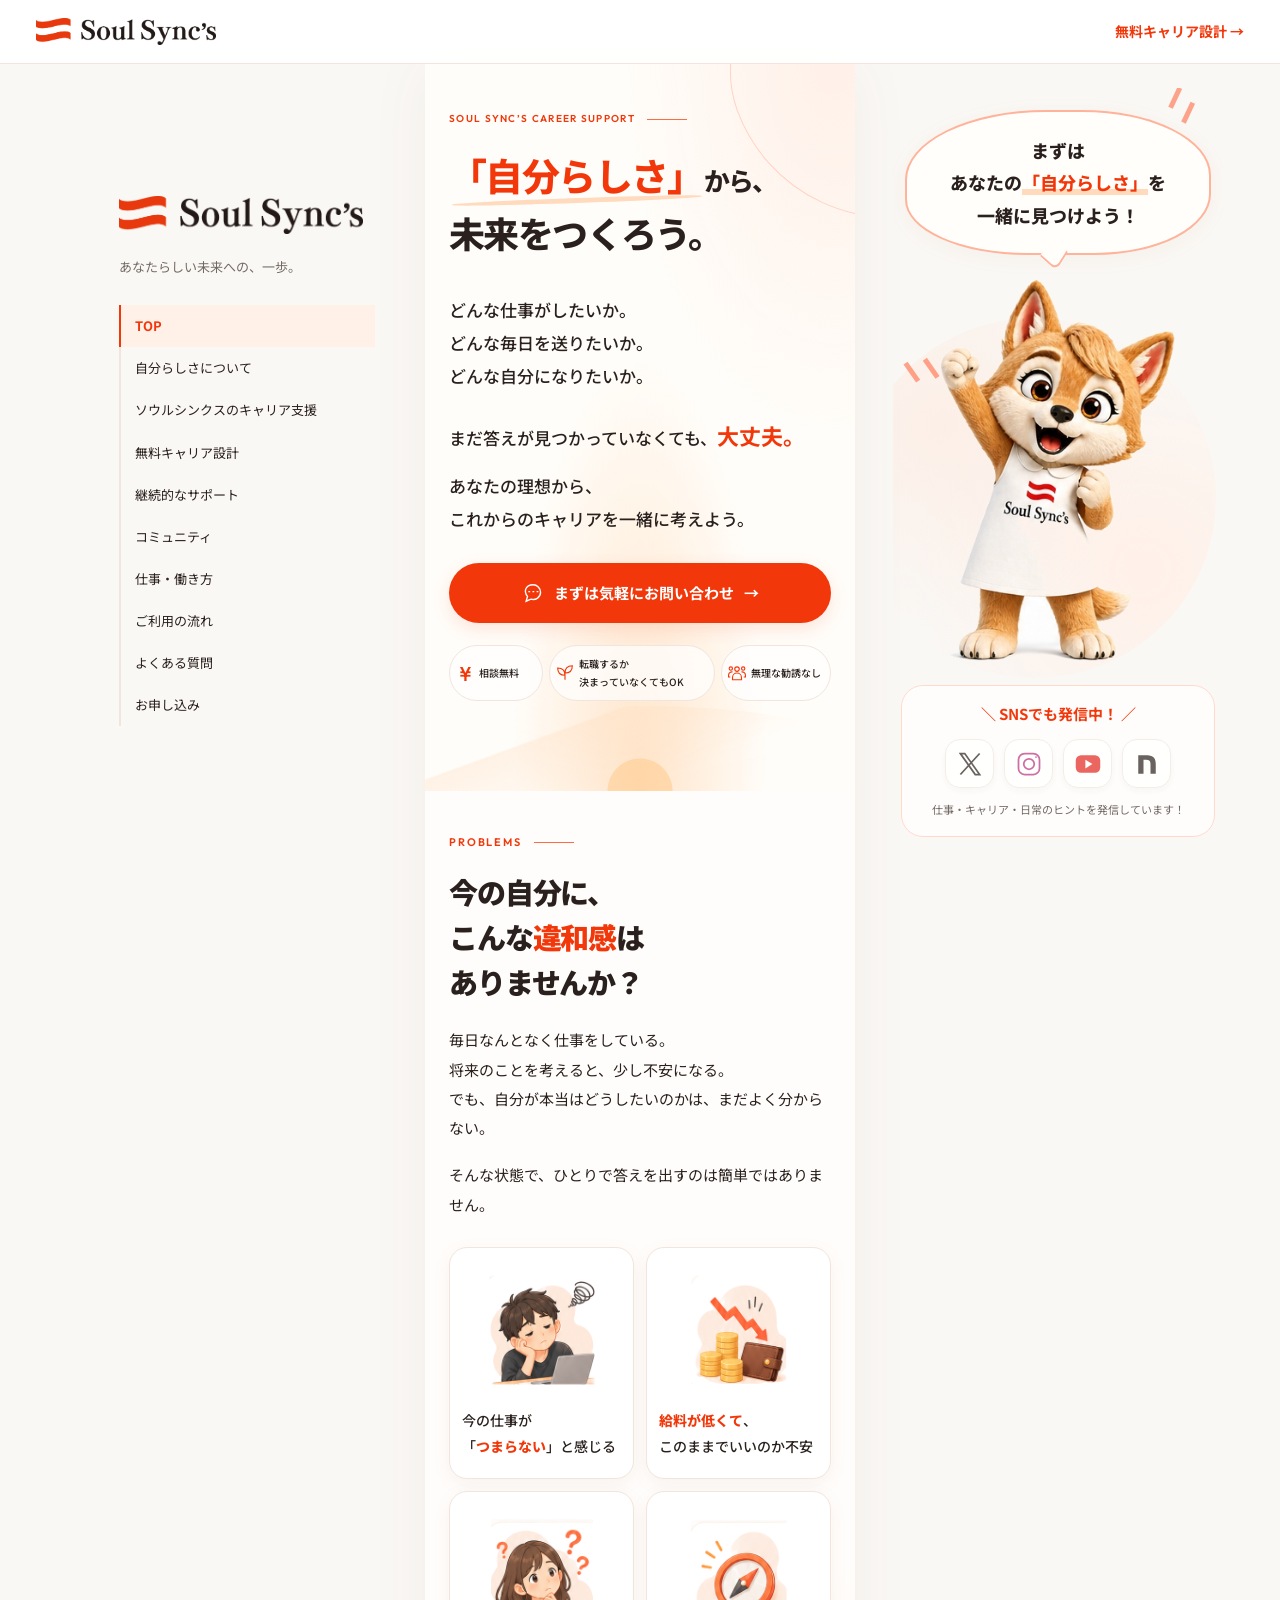
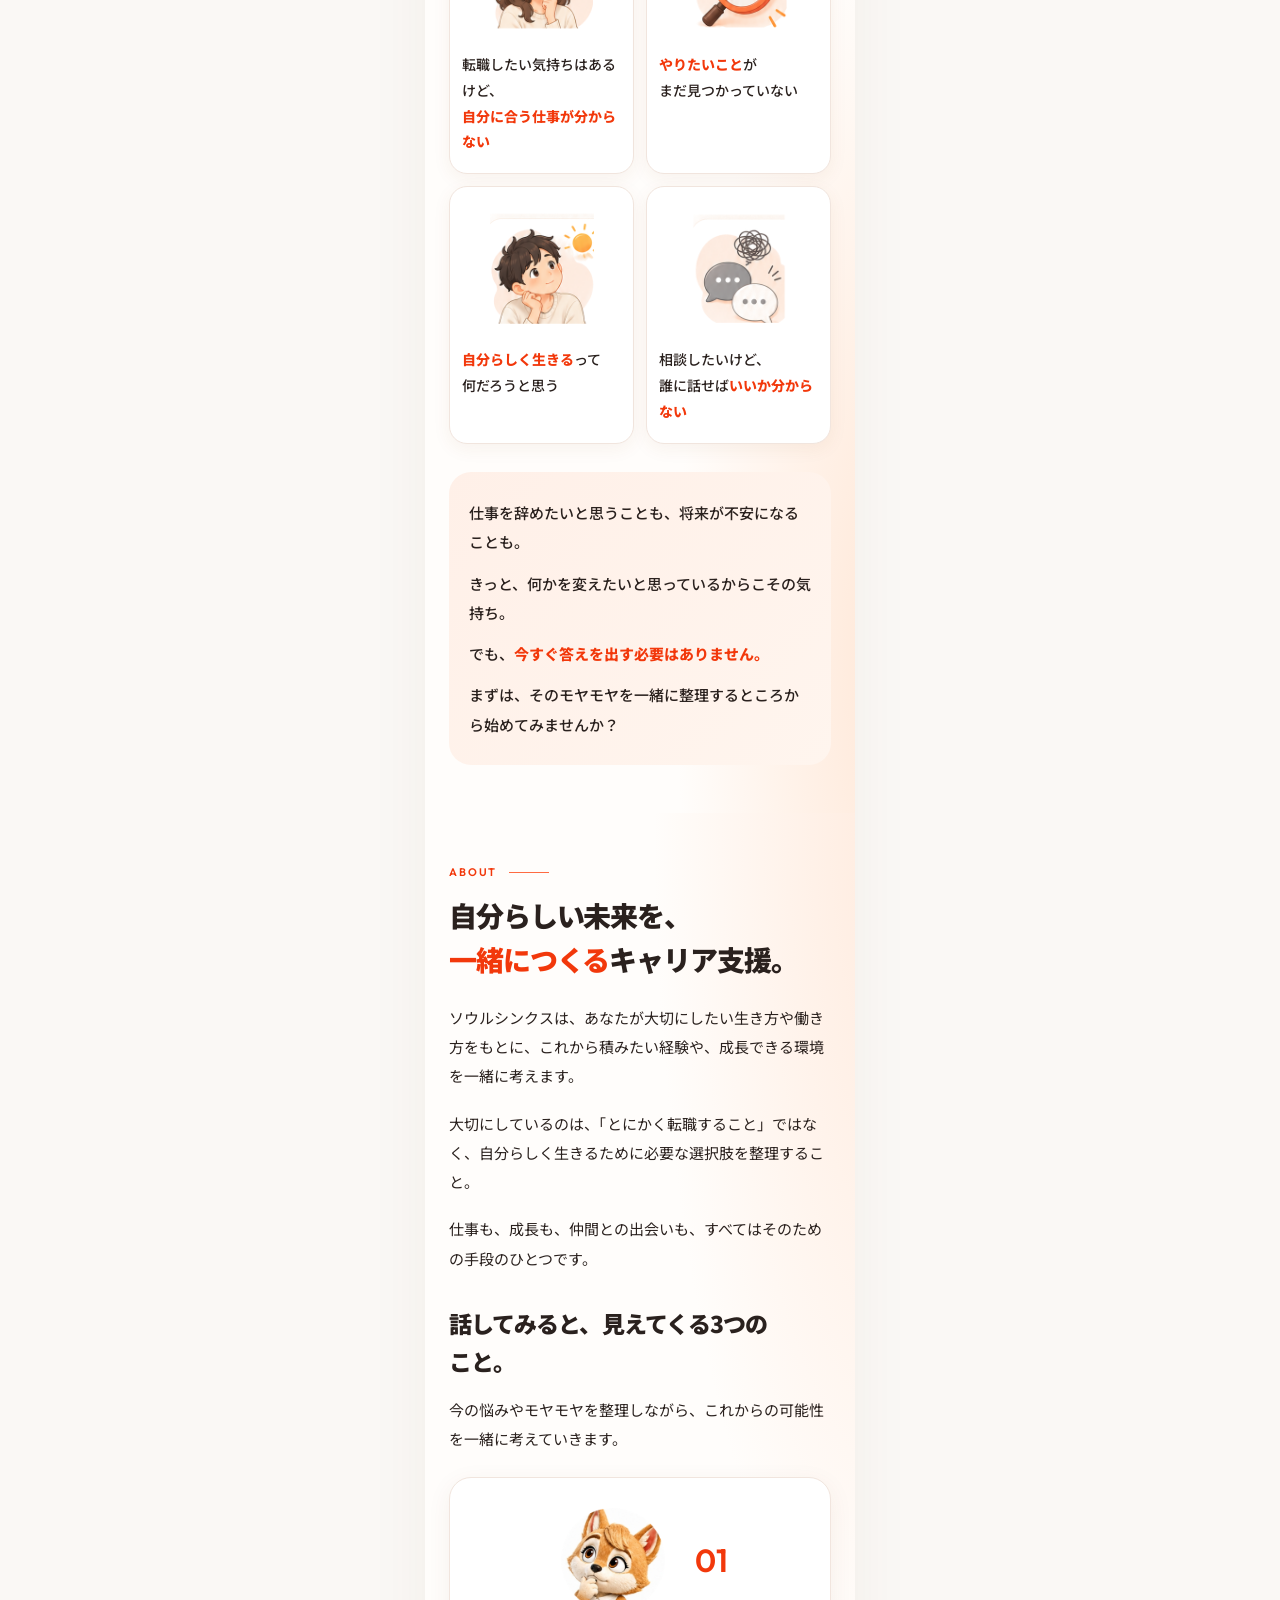
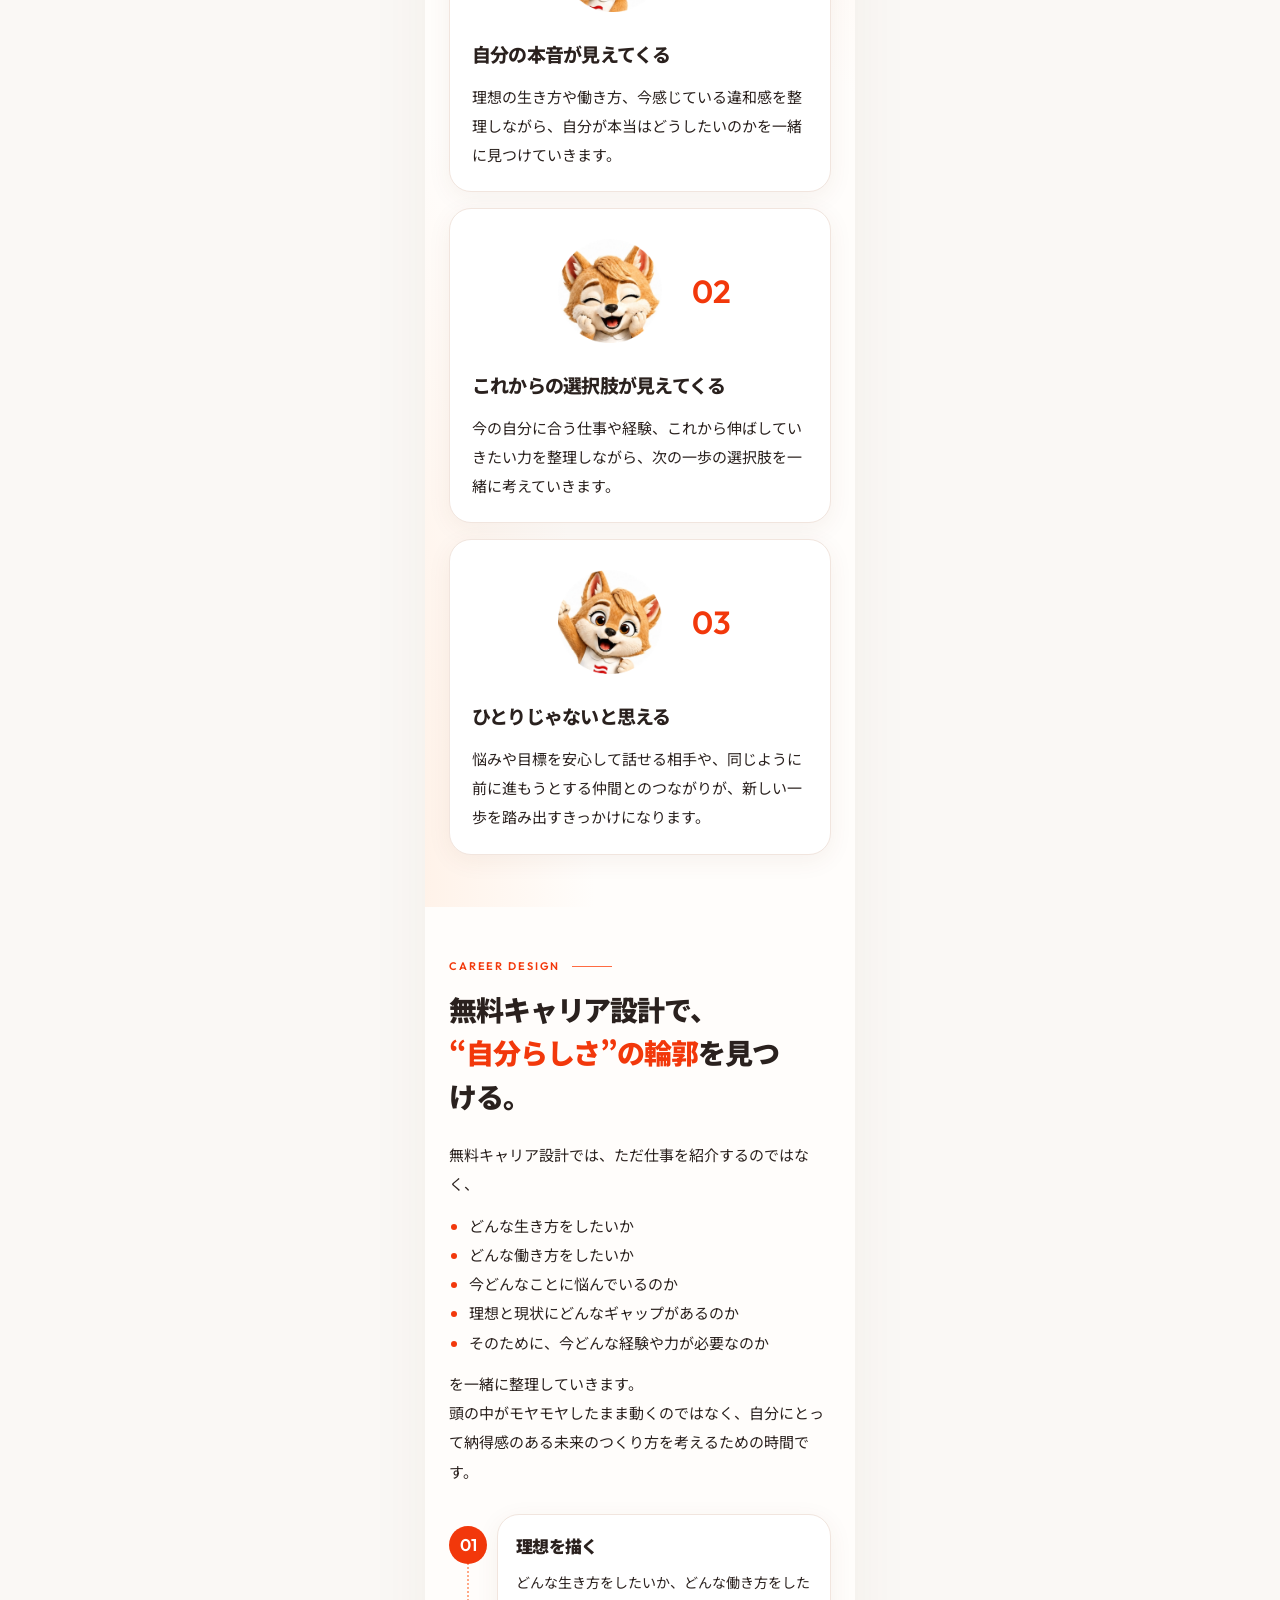
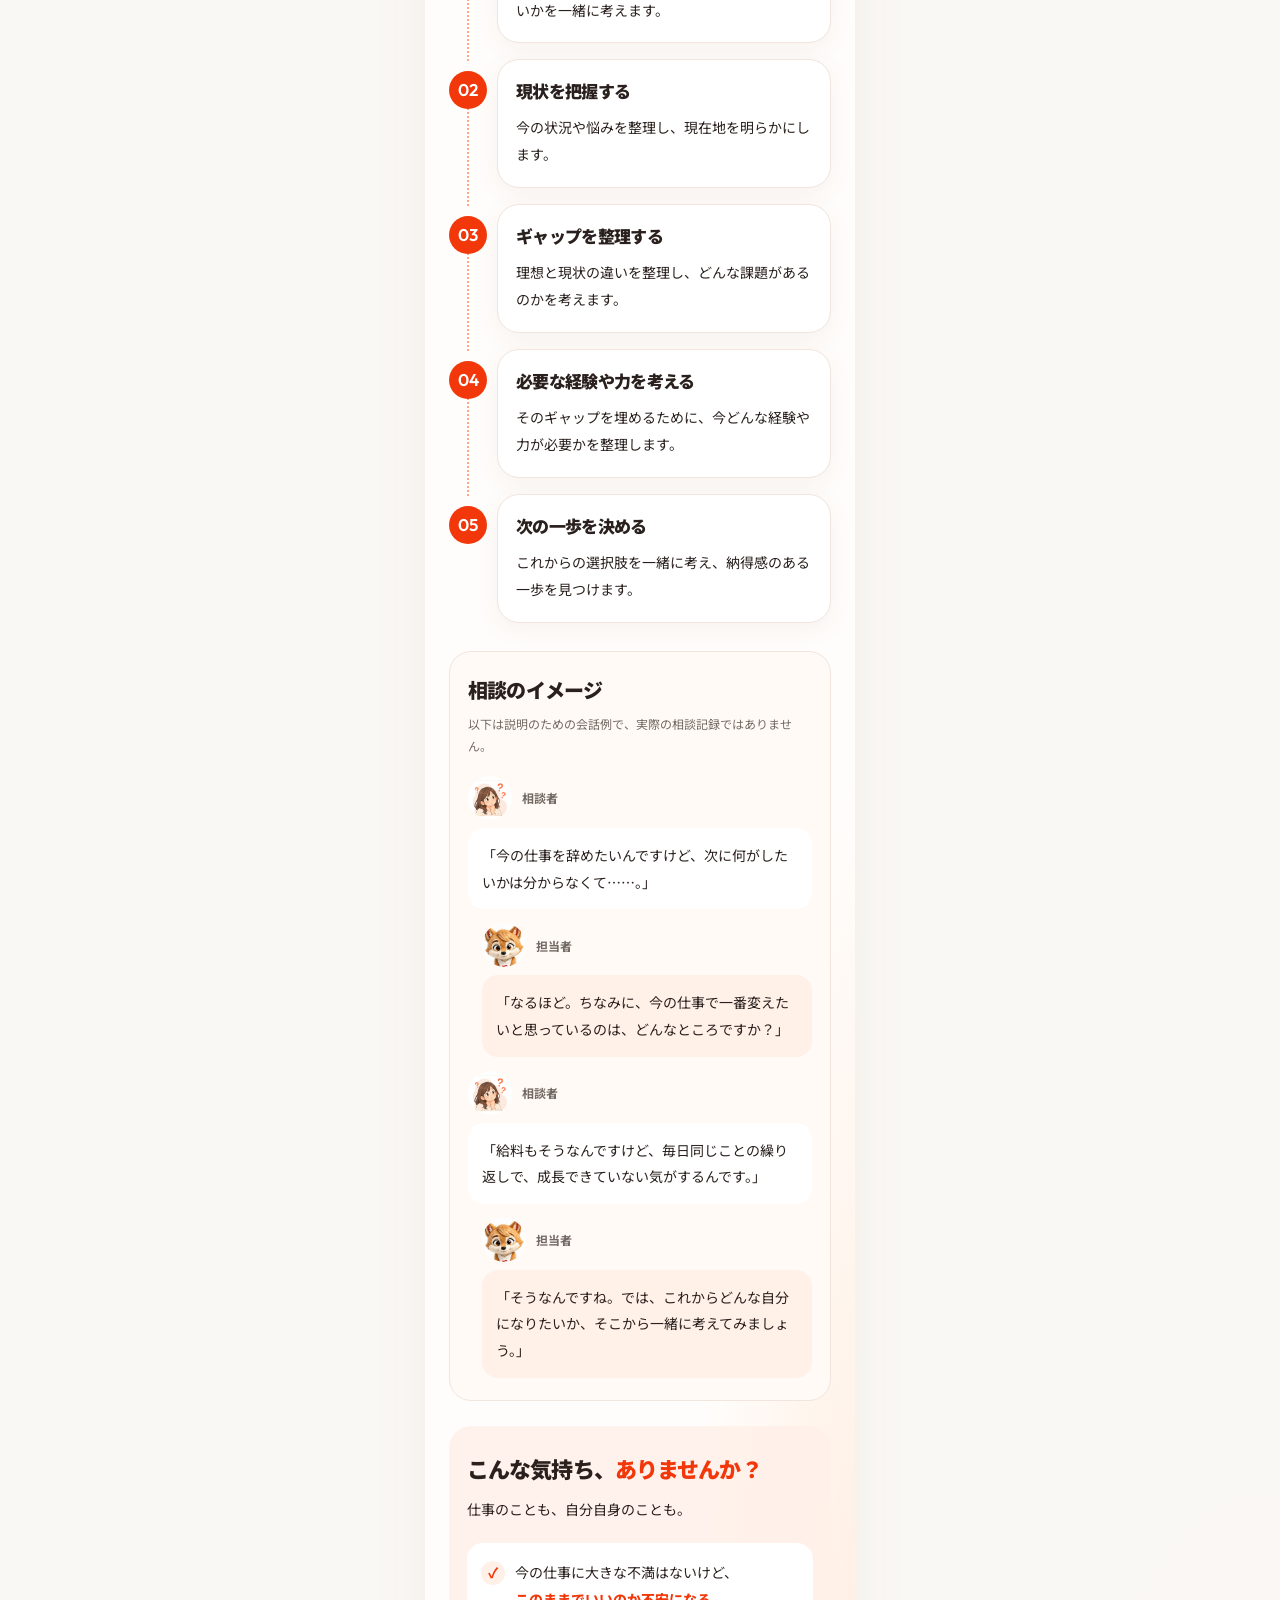
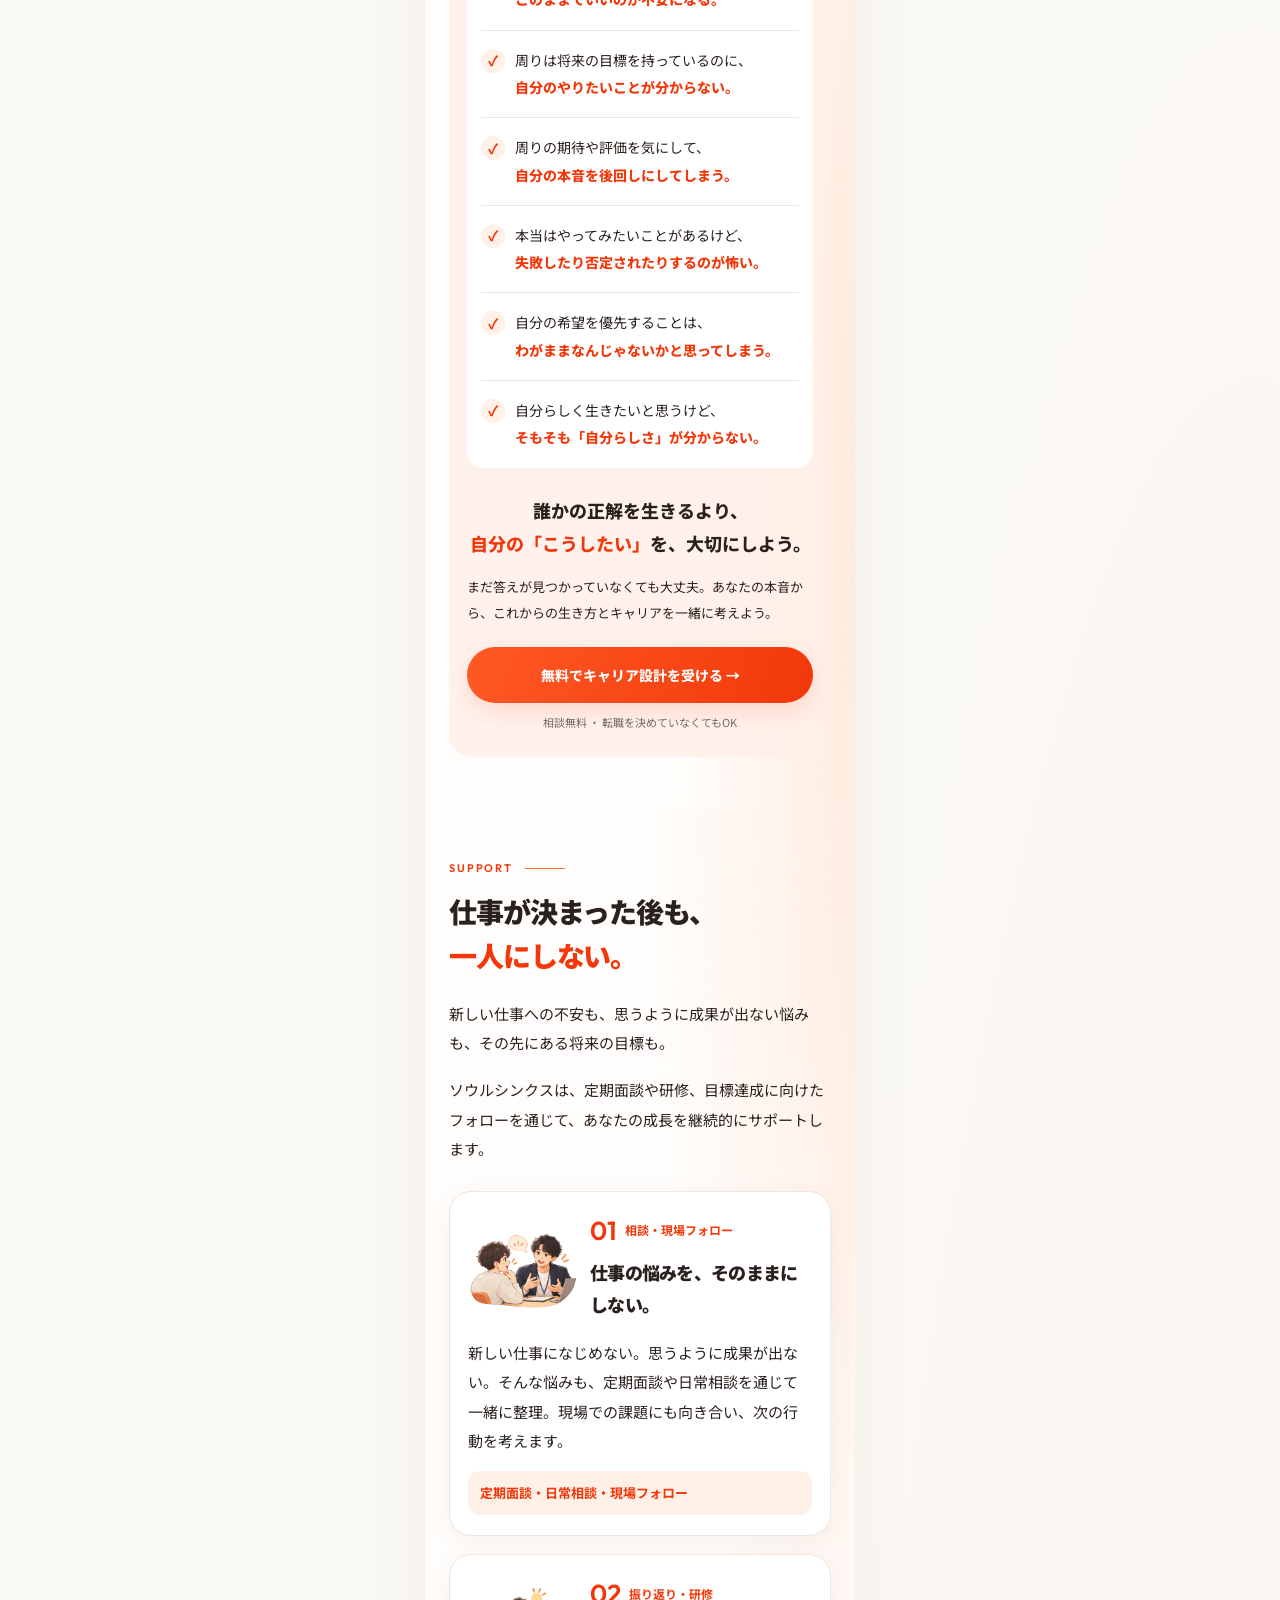
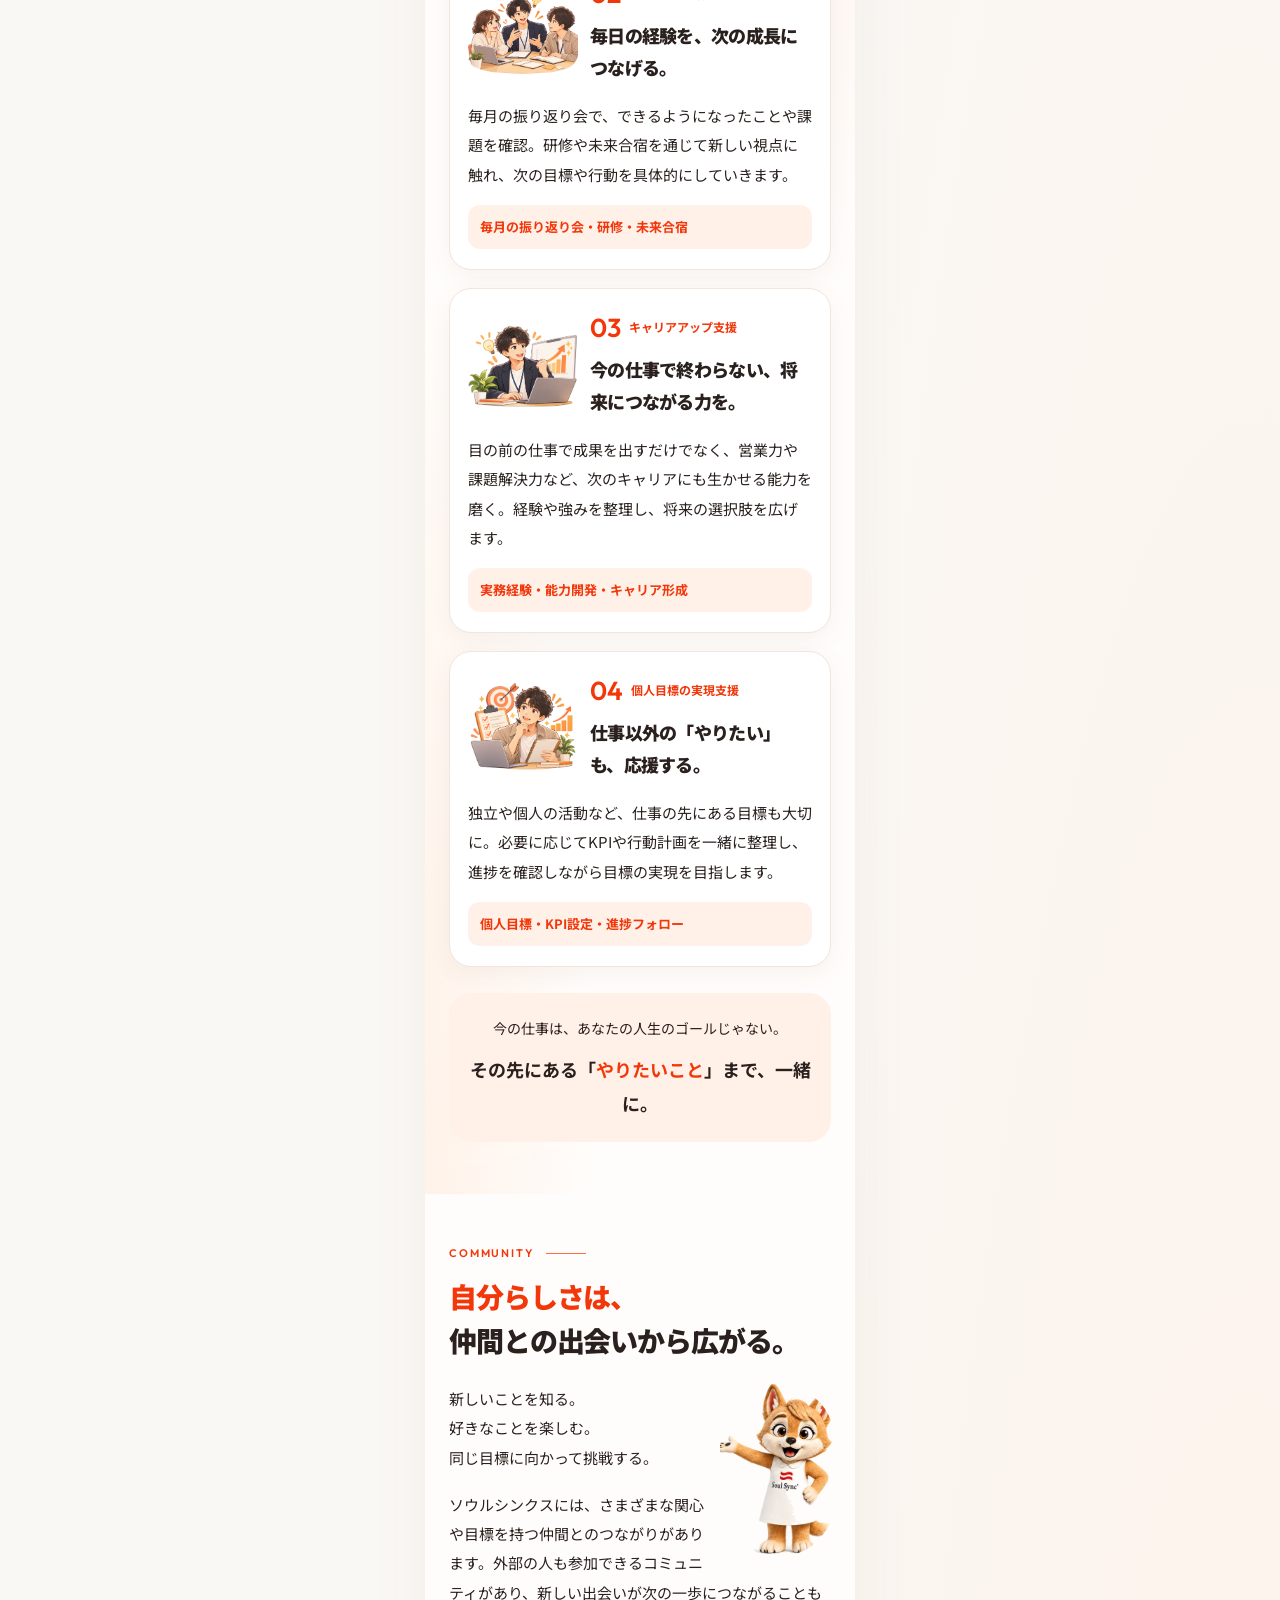
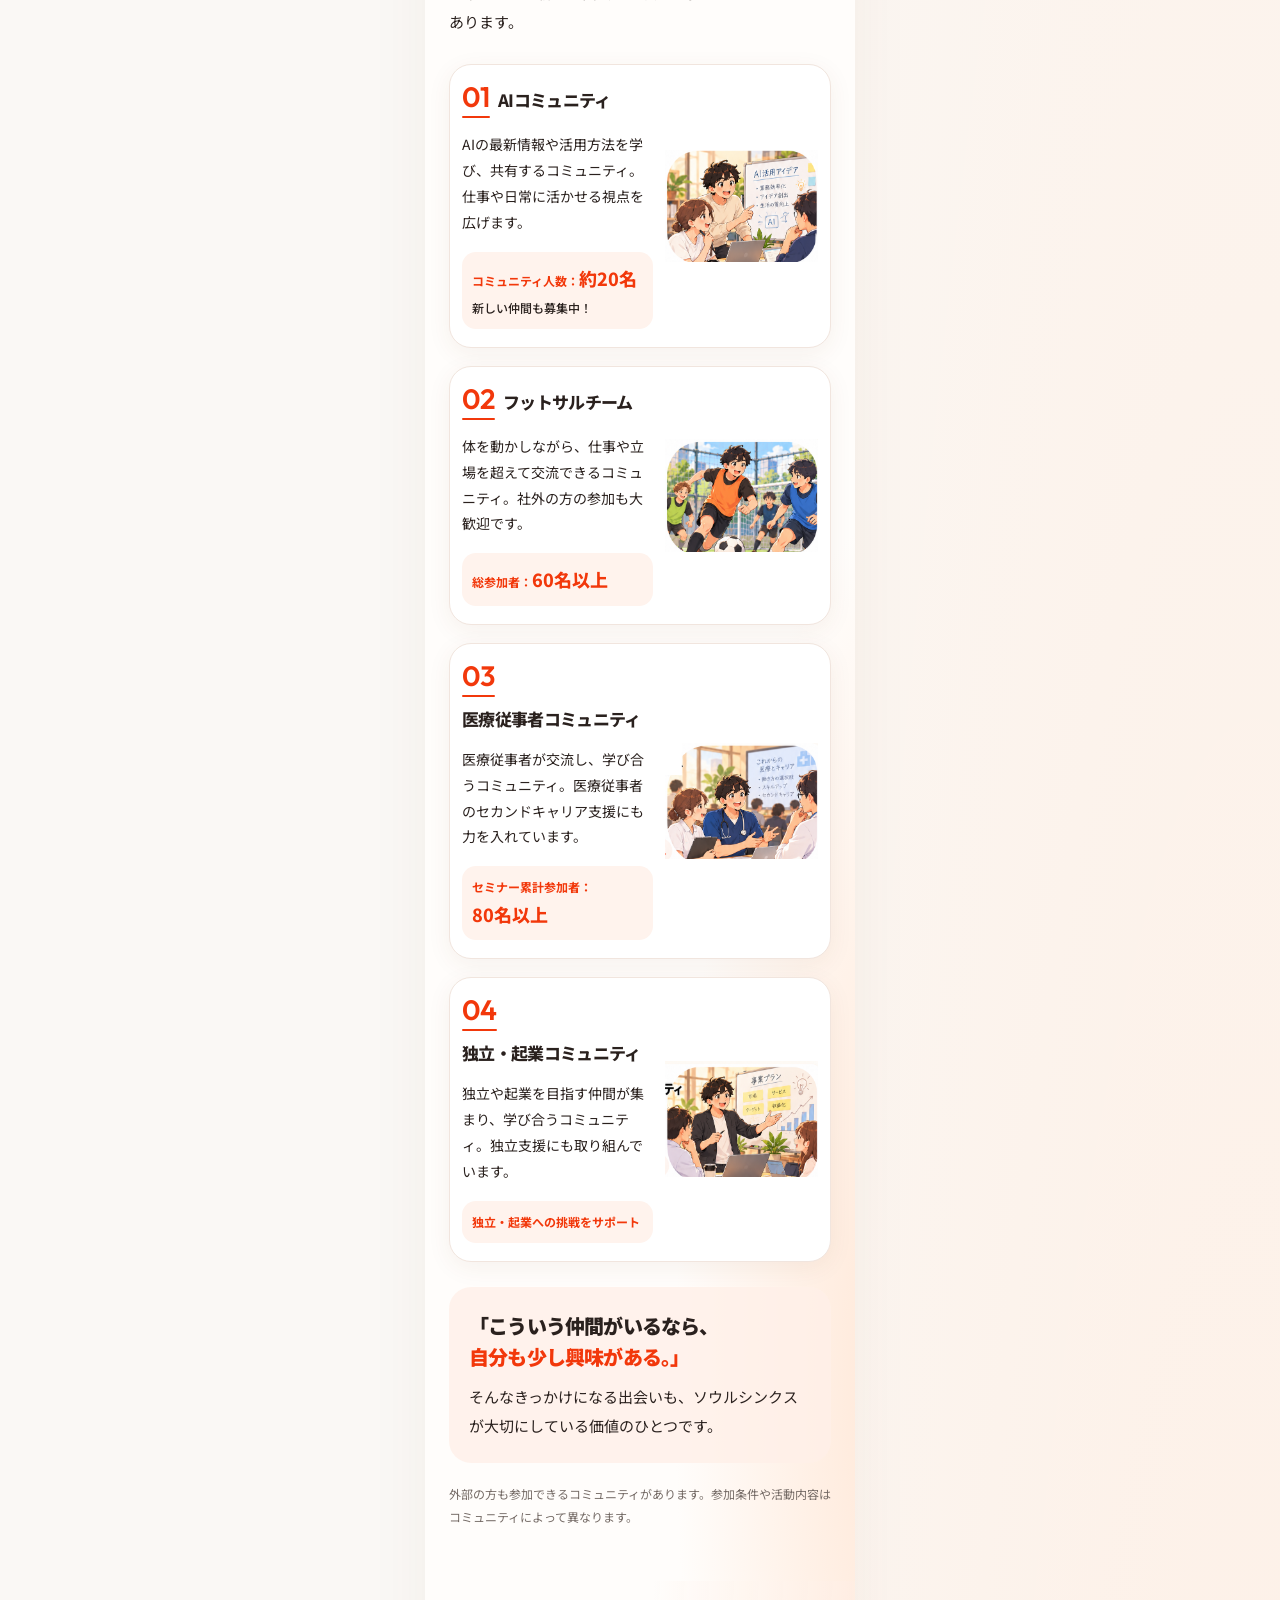
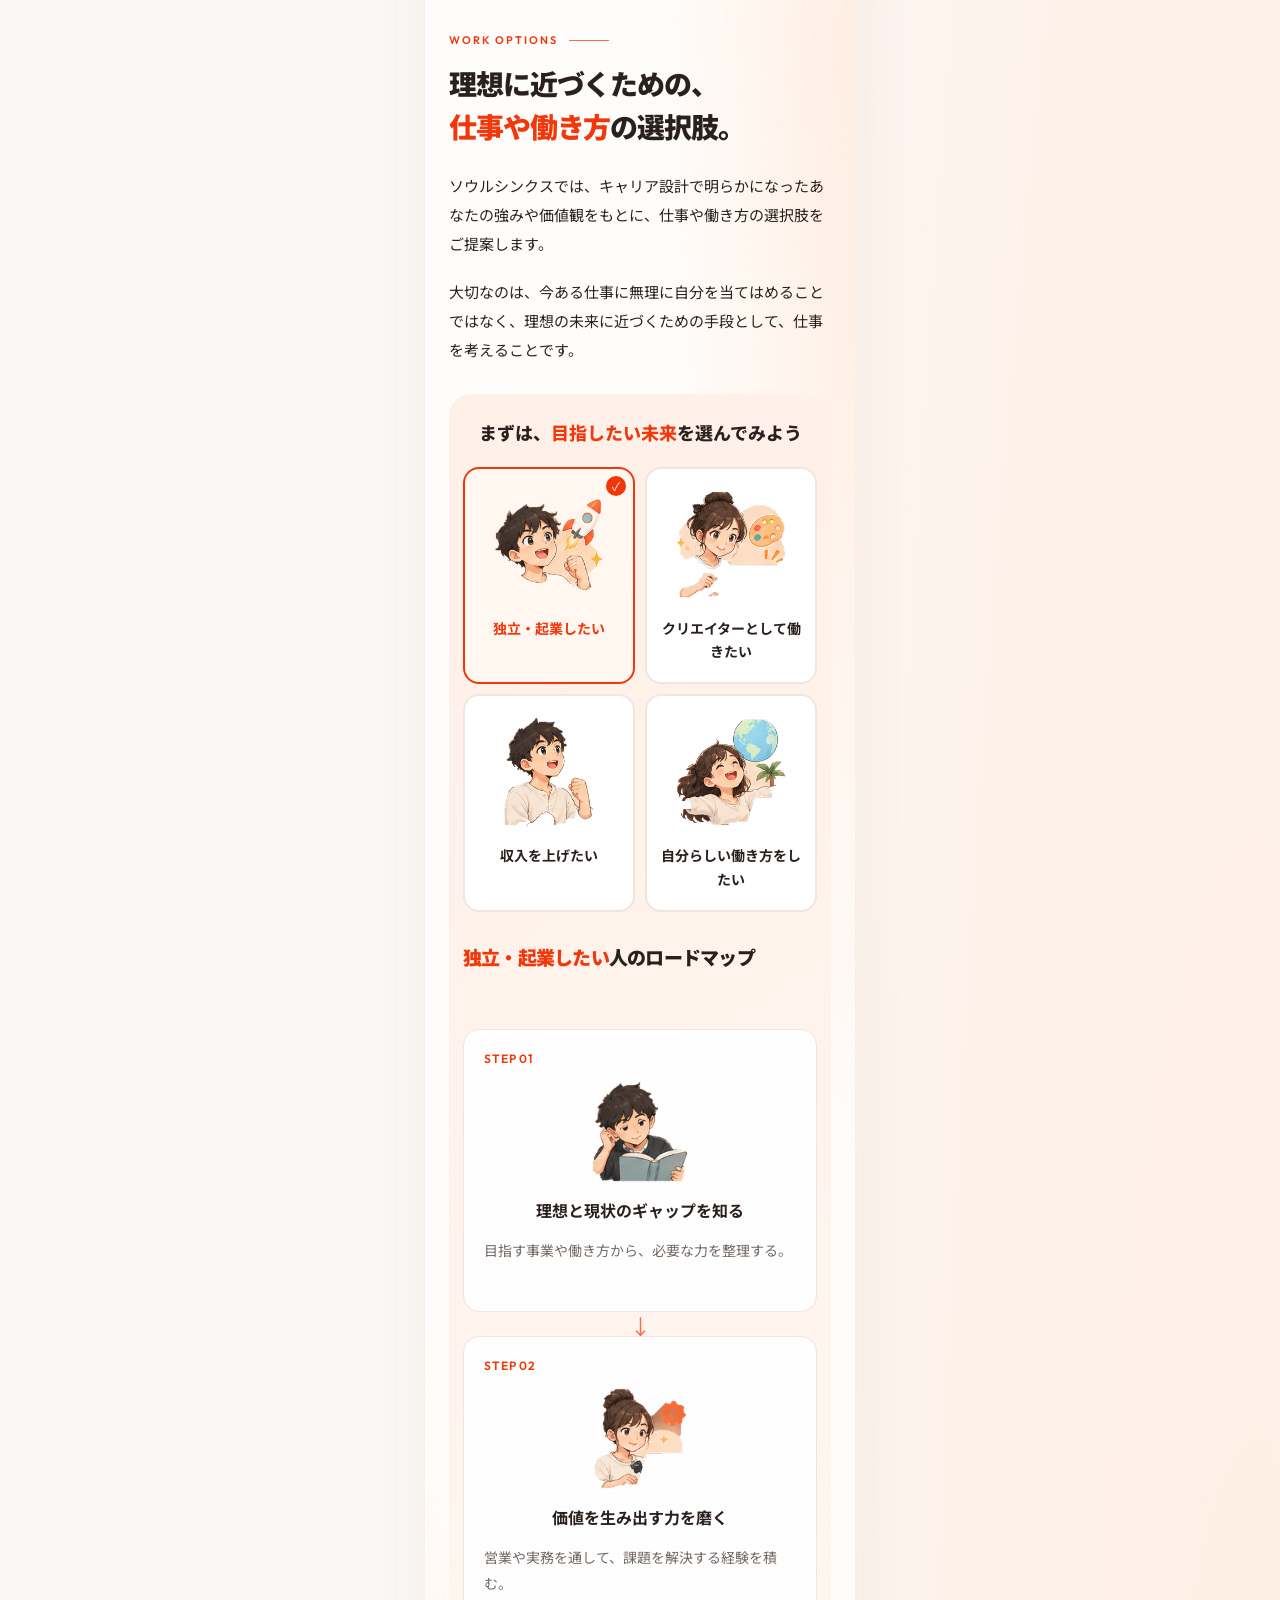
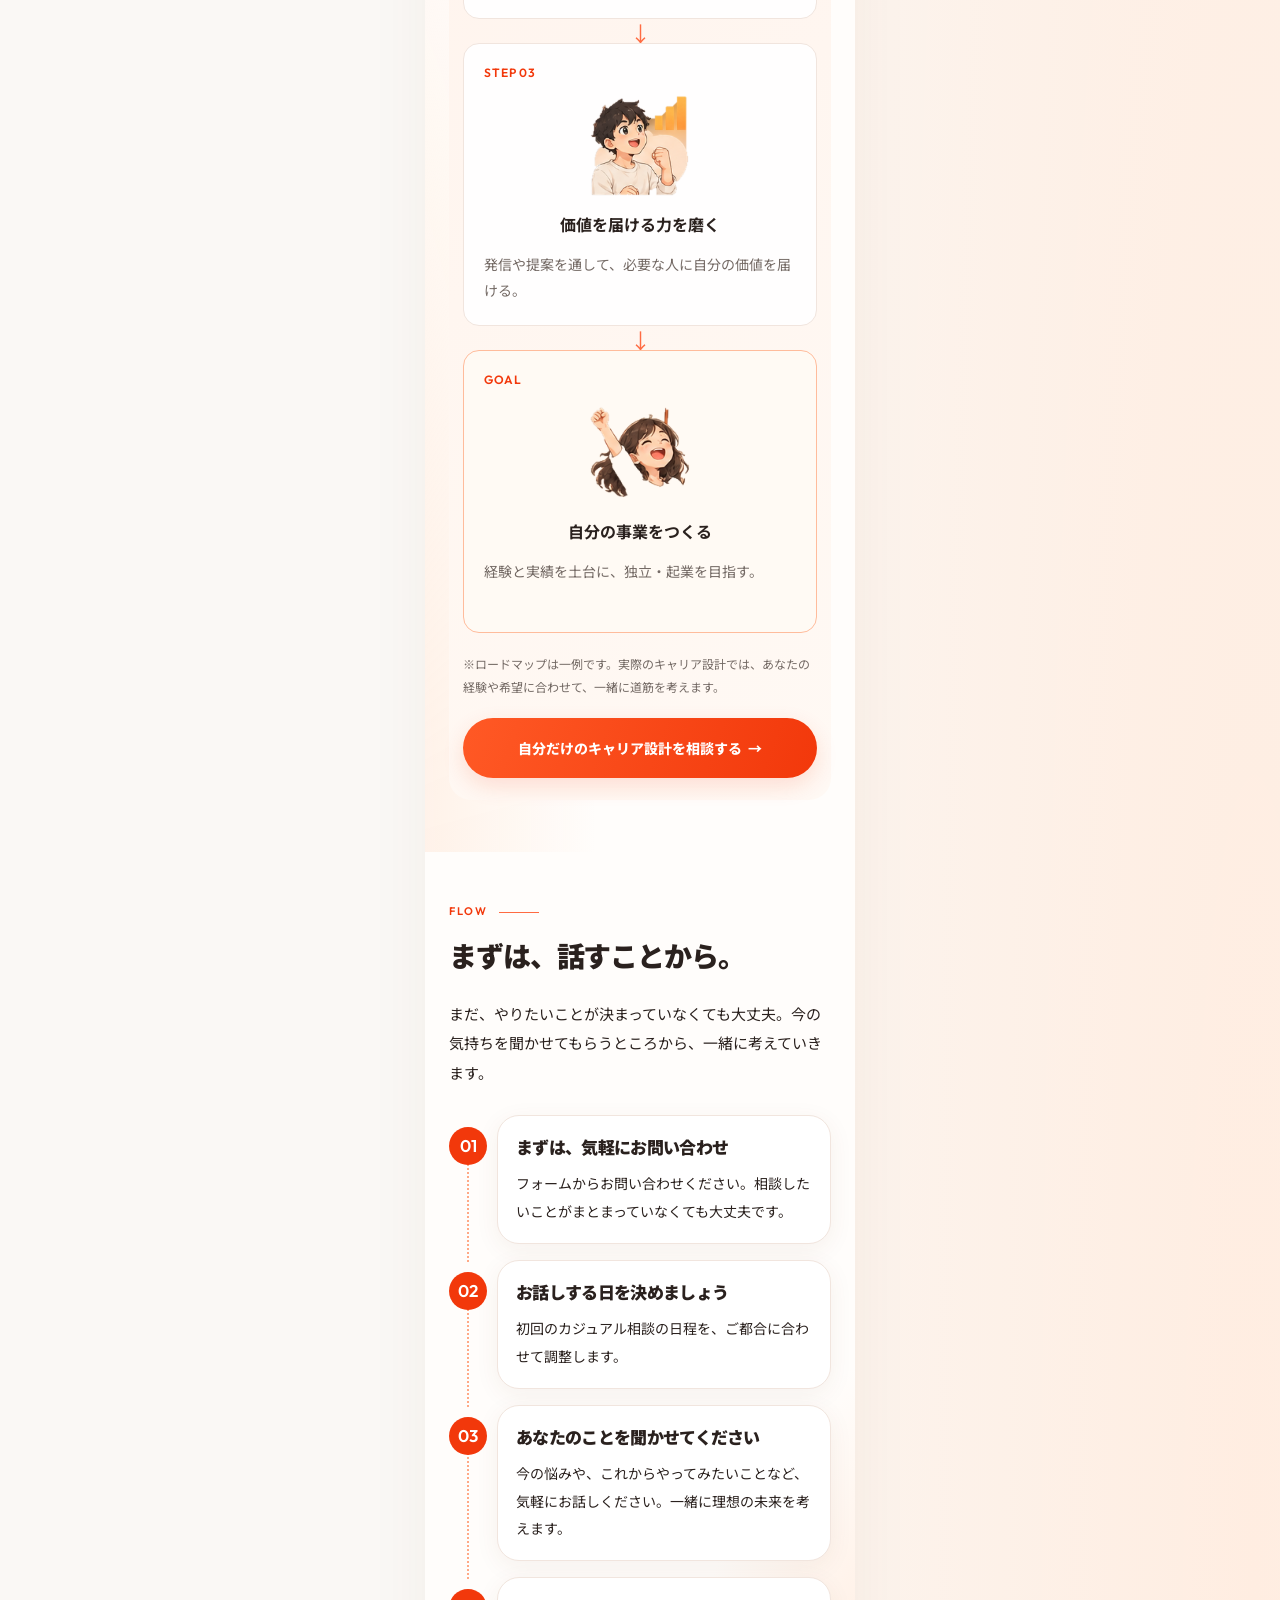
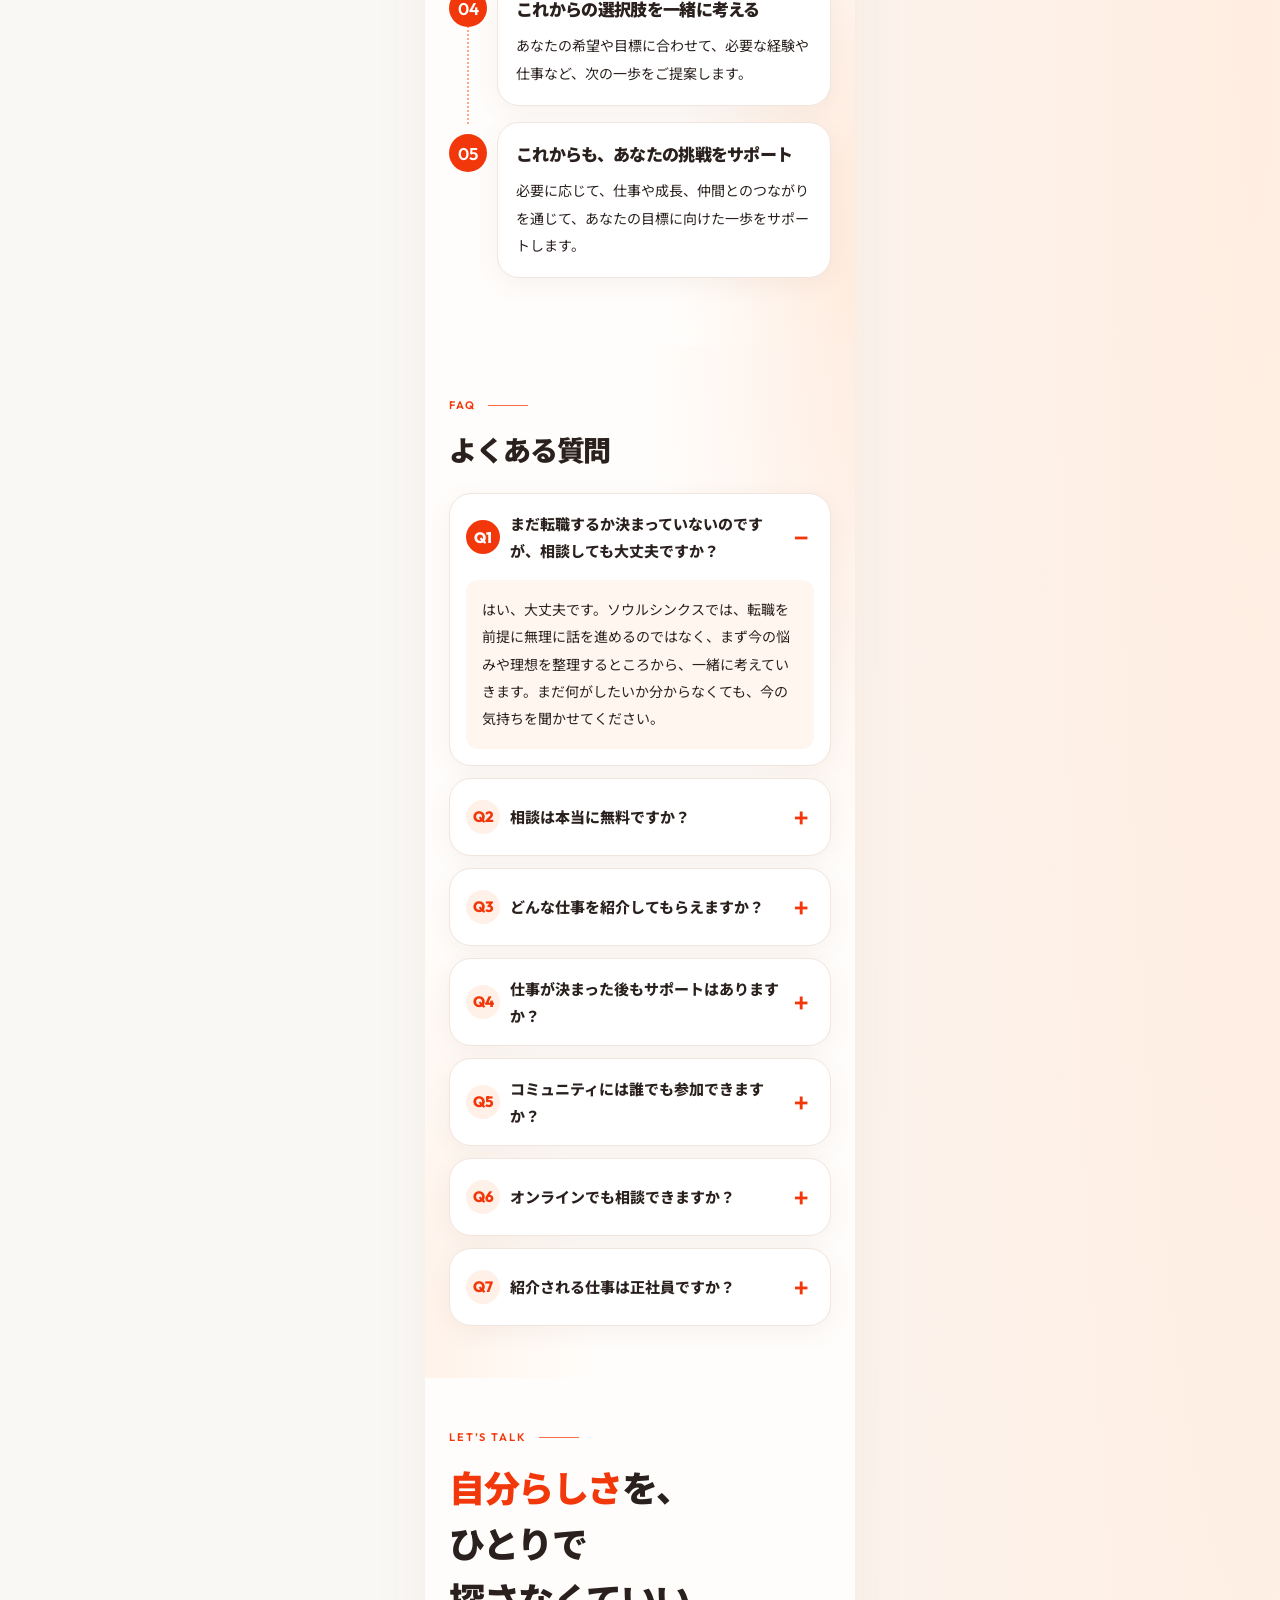
==== commit 898fad6f: "Add files via upload" ====
--- a/index.html
+++ b/index.html
@@ -29,7 +29,7 @@
   <div class="problems-intro"><p>毎日なんとなく仕事をしている。<br>将来のことを考えると、少し不安になる。<br>でも、自分が本当はどうしたいのかは、まだよく分からない。</p><p>そんな状態で、ひとりで答えを出すのは簡単ではありません。</p></div>
   <ul class="problems-cards"><li class="problems-card"><img class="problems-illustration" src="./assets/images/problems/01.png" alt="仕事に退屈を感じ、頬杖をつく人物" width="280" height="280" loading="lazy"><p>今の仕事が<br>「<strong>つまらない</strong>」と感じる</p></li><li class="problems-card"><img class="problems-illustration" src="./assets/images/problems/02.png" alt="下向きの矢印と硬貨、財布" width="280" height="280" loading="lazy"><p><strong>給料が低くて</strong>、<br>このままでいいのか不安</p></li><li class="problems-card"><img class="problems-illustration" src="./assets/images/problems/03.png" alt="転職について考え込む人物" width="280" height="280" loading="lazy"><p>転職したい気持ちはあるけど、<br><strong>自分に合う仕事が分からない</strong></p></li><li class="problems-card"><img class="problems-illustration" src="./assets/images/problems/04.png" alt="進む方向を探すコンパス" width="280" height="280" loading="lazy"><p><strong>やりたいこと</strong>が<br>まだ見つかっていない</p></li><li class="problems-card"><img class="problems-illustration" src="./assets/images/problems/05.png" alt="自分らしい未来を考える人物" width="280" height="280" loading="lazy"><p><strong>自分らしく生きる</strong>って<br>何だろうと思う</p></li><li class="problems-card"><img class="problems-illustration" src="./assets/images/problems/06.png" alt="相談への迷いを表す吹き出し" width="280" height="280" loading="lazy"><p>相談したいけど、<br>誰に話せば<strong>いいか分からない</strong></p></li></ul>
   <div class="problems-conclusion"><p>仕事を辞めたいと思うことも、将来が不安になることも。</p><p>きっと、何かを変えたいと思っているからこその気持ち。</p><p>でも、<strong>今すぐ答えを出す必要はありません。</strong></p><p>まずは、そのモヤモヤを一緒に整理するところから始めてみませんか？</p></div>
-</section><section id="about" class="section"><p class="section-label">ABOUT</p><h2 class="section-heading">自分らしい未来を、<br><em>一緒につくる</em>キャリア支援。</h2><p>ソウルシンクスは、あなたが大切にしたい生き方や働き方をもとに、これから積みたい経験や、成長できる環境を一緒に考えます。</p><p>大切にしているのは、「とにかく転職すること」ではなく、自分らしく生きるために必要な選択肢を整理すること。</p><p>仕事も、成長も、仲間との出会いも、すべてはそのための手段のひとつです。</p><div class="about-values"><h3 class="about-values-heading">話してみると、見えてくる3つのこと。</h3><p class="about-values-intro">今の悩みやモヤモヤを整理しながら、これからの可能性を一緒に考えていきます。</p><div class="card-grid about-values-grid"><article class="card about-value-card"><div class="card-content"><div class="about-value-top"><span class="about-value-image"><img src="./assets/images/about/01_thinking.png" alt="考えているシンクちゃん" width="500" height="500" loading="lazy"></span><span class="number">01</span></div><h4>自分の本音が見えてくる</h4><p>理想の生き方や働き方、今感じている違和感を整理しながら、自分が本当はどうしたいのかを一緒に見つけていきます。</p></div></article><article class="card about-value-card"><div class="card-content"><div class="about-value-top"><span class="about-value-image"><img src="./assets/images/about/02_happy.png" alt="大喜びしているシンクちゃん" width="500" height="500" loading="lazy"></span><span class="number">02</span></div><h4>これからの選択肢が見えてくる</h4><p>今の自分に合う仕事や経験、これから伸ばしていきたい力を整理しながら、次の一歩の選択肢を一緒に考えていきます。</p></div></article><article class="card about-value-card"><div class="card-content"><div class="about-value-top"><span class="about-value-image"><img src="./assets/images/about/03_cheer.png" alt="ガッツポーズをするシンクちゃん" width="500" height="500" loading="lazy"></span><span class="number">03</span></div><h4>ひとりじゃないと思える</h4><p>悩みや目標を安心して話せる相手や、同じように前に進もうとする仲間とのつながりが、新しい一歩を踏み出すきっかけになります。</p></div></article></div></div></section><section id="career" class="section"><p class="section-label">CAREER DESIGN</p><h2 class="section-heading">無料キャリア設計で、<br><em>“自分らしさ”の輪郭</em>を見つける。</h2><p>無料キャリア設計では、ただ仕事を紹介するのではなく、</p><ul class="bullet-list"><li>どんな生き方をしたいか</li><li>どんな働き方をしたいか</li><li>今どんなことに悩んでいるのか</li><li>理想と現状にどんなギャップがあるのか</li><li>そのために、今どんな経験や力が必要なのか</li></ul><p>を一緒に整理していきます。<br>頭の中がモヤモヤしたまま動くのではなく、自分にとって納得感のある未来のつくり方を考えるための時間です。</p><ol class="timeline"><li><span class="step-number">01</span><div class="card"><h3>理想を描く</h3><p>どんな生き方をしたいか、どんな働き方をしたいかを一緒に考えます。</p></div></li><li><span class="step-number">02</span><div class="card"><h3>現状を把握する</h3><p>今の状況や悩みを整理し、現在地を明らかにします。</p></div></li><li><span class="step-number">03</span><div class="card"><h3>ギャップを整理する</h3><p>理想と現状の違いを整理し、どんな課題があるのかを考えます。</p></div></li><li><span class="step-number">04</span><div class="card"><h3>必要な経験や力を考える</h3><p>そのギャップを埋めるために、今どんな経験や力が必要かを整理します。</p></div></li><li><span class="step-number">05</span><div class="card"><h3>次の一歩を決める</h3><p>これからの選択肢を一緒に考え、納得感のある一歩を見つけます。</p></div></li></ol><div class="career-conversation" aria-labelledby="conversation-heading"><h3 id="conversation-heading">相談のイメージ</h3><p class="note">以下は説明のための会話例で、実際の相談記録ではありません。</p><dl><div class="conversation-visitor"><dt><span class="conversation-avatar"><img src="./assets/images/problems/03.png" width="280" height="280" alt="" loading="lazy"></span>相談者</dt><dd>「今の仕事を辞めたいんですけど、次に何がしたいかは分からなくて……。」</dd></div><div class="conversation-advisor"><dt><span class="conversation-avatar"><img src="./assets/images/mascot/think-chan-bow-icon.png" width="500" height="500" alt="" loading="lazy"></span>担当者</dt><dd>「なるほど。ちなみに、今の仕事で一番変えたいと思っているのは、どんなところですか？」</dd></div><div class="conversation-visitor"><dt><span class="conversation-avatar"><img src="./assets/images/problems/03.png" width="280" height="280" alt="" loading="lazy"></span>相談者</dt><dd>「給料もそうなんですけど、毎日同じことの繰り返しで、成長できていない気がするんです。」</dd></div><div class="conversation-advisor"><dt><span class="conversation-avatar"><img src="./assets/images/mascot/think-chan-bow-icon.png" width="500" height="500" alt="" loading="lazy"></span>担当者</dt><dd>「そうなんですね。では、これからどんな自分になりたいか、そこから一緒に考えてみましょう。」</dd></div></dl></div><div class="callout career-empathy"><h3>こんな気持ち、<em>ありませんか？</em></h3><p class="career-empathy-lead">仕事のことも、自分自身のことも。</p><ul class="career-empathy-list"><li><span class="career-empathy-check" aria-hidden="true">✓</span><span>今の仕事に大きな不満はないけど、<strong>このままでいいのか不安になる。</strong></span></li><li><span class="career-empathy-check" aria-hidden="true">✓</span><span>周りは将来の目標を持っているのに、<strong>自分のやりたいことが分からない。</strong></span></li><li><span class="career-empathy-check" aria-hidden="true">✓</span><span>周りの期待や評価を気にして、<strong>自分の本音を後回しにしてしまう。</strong></span></li><li><span class="career-empathy-check" aria-hidden="true">✓</span><span>本当はやってみたいことがあるけど、<strong>失敗したり否定されたりするのが怖い。</strong></span></li><li><span class="career-empathy-check" aria-hidden="true">✓</span><span>自分の希望を優先することは、<strong>わがままなんじゃないかと思ってしまう。</strong></span></li><li><span class="career-empathy-check" aria-hidden="true">✓</span><span>自分らしく生きたいと思うけど、<strong>そもそも「自分らしさ」が分からない。</strong></span></li></ul><p class="career-empathy-message">誰かの正解を生きるより、<br><em>自分の「こうしたい」</em>を、大切にしよう。</p><p class="career-empathy-note">まだ答えが見つかっていなくても大丈夫。あなたの本音から、これからの生き方とキャリアを一緒に考えよう。</p><a class="btn btn-primary career-empathy-cta" href="#application">無料でキャリア設計を受ける →</a><p class="career-empathy-trust">相談無料 ・ 転職を決めていなくてもOK</p></div></section><section id="support" class="section"><p class="section-label">SUPPORT</p><h2 class="section-heading">仕事が決まってからも、<br><em>あなたの成長に伴走する。</em></h2><p>仕事が決まることは、ゴールではなくスタートです。ソウルシンクスは、現場で成果を出すためのサポートから、将来のキャリアを見据えた能力開発、個人の目標達成に向けた伴走まで、継続的に関わります。</p><div class="card-grid"><article class="card"><img class="card-photo" src="./assets/images/support/1.webp" alt="定期面談・日常相談・現場フォローのイメージ" width="425" height="143" loading="lazy"><div class="card-content"><span class="number">01</span><h3>定期面談・日常相談・現場フォロー</h3><p>定期面談や日常的な相談、現場フォローを通じて、悩みや課題を整理します。今の仕事で成果を出し、安心して前に進めるようにサポートします。</p></div></article><article class="card"><img class="card-photo" src="./assets/images/support/2.webp" alt="毎月の振り返り会・研修・未来合宿のイメージ" width="425" height="143" loading="lazy"><div class="card-content"><span class="number">02</span><h3>毎月の振り返り会・研修・未来合宿</h3><p>日々の経験を振り返り、学びを次の行動につなげます。研修や未来合宿を通じて視野を広げ、今後の方向性を考える時間も大切にします。</p></div></article><article class="card"><img class="card-photo" src="./assets/images/support/3.webp" alt="市場価値を高める成長支援のイメージ" width="425" height="143" loading="lazy"><div class="card-content"><span class="number">03</span><h3>市場価値を高める成長支援</h3><p>目の前の仕事で成果を出しながら、将来にもつながる力を身につけることを重視します。経験を積み重ね、次の選択肢を広げていけるよう支援します。</p></div></article><article class="card"><img class="card-photo" src="./assets/images/support/4.webp" alt="個人活動や目標に対するKPIフォローのイメージ" width="425" height="143" loading="lazy"><div class="card-content"><span class="number">04</span><h3>個人活動や目標に対するKPIフォロー</h3><p>現場だけではなく、個人の活動や目標に対しても、必要に応じてKPIの整理や進捗フォローを行います。「自分が実現したいこと」に向けて、仕事以外の視点も含めて伴走します。</p></div></article></div><p class="closing">目の前の成果が、自信になる。<br>積み重ねた経験が、<em>未来の選択肢になる。</em></p></section><section id="community" class="section" data-mascot="true"><p class="section-label">COMMUNITY</p><h2 class="section-heading"><em>自分らしさは、</em><br>仲間との出会いから広がる。</h2><img class="mascot" src="./assets/images/mascot/think-chan-guide.png" width="302" height="454" alt="案内するシンクちゃん"><p>新しいことを知る。<br>好きなことを楽しむ。<br>同じ目標に向かって挑戦する。</p><p>ソウルシンクスには、さまざまな関心や目標を持つ仲間とのつながりがあります。外部の人も参加できるコミュニティがあり、新しい出会いが次の一歩につながることもあります。</p><div class="community-cards">
+</section><section id="about" class="section"><p class="section-label">ABOUT</p><h2 class="section-heading">自分らしい未来を、<br><em>一緒につくる</em>キャリア支援。</h2><p>ソウルシンクスは、あなたが大切にしたい生き方や働き方をもとに、これから積みたい経験や、成長できる環境を一緒に考えます。</p><p>大切にしているのは、「とにかく転職すること」ではなく、自分らしく生きるために必要な選択肢を整理すること。</p><p>仕事も、成長も、仲間との出会いも、すべてはそのための手段のひとつです。</p><div class="about-values"><h3 class="about-values-heading">話してみると、見えてくる3つのこと。</h3><p class="about-values-intro">今の悩みやモヤモヤを整理しながら、これからの可能性を一緒に考えていきます。</p><div class="card-grid about-values-grid"><article class="card about-value-card"><div class="card-content"><div class="about-value-top"><span class="about-value-image"><img src="./assets/images/about/01_thinking.png" alt="考えているシンクちゃん" width="500" height="500" loading="lazy"></span><span class="number">01</span></div><h4>自分の本音が見えてくる</h4><p>理想の生き方や働き方、今感じている違和感を整理しながら、自分が本当はどうしたいのかを一緒に見つけていきます。</p></div></article><article class="card about-value-card"><div class="card-content"><div class="about-value-top"><span class="about-value-image"><img src="./assets/images/about/02_happy.png" alt="大喜びしているシンクちゃん" width="500" height="500" loading="lazy"></span><span class="number">02</span></div><h4>これからの選択肢が見えてくる</h4><p>今の自分に合う仕事や経験、これから伸ばしていきたい力を整理しながら、次の一歩の選択肢を一緒に考えていきます。</p></div></article><article class="card about-value-card"><div class="card-content"><div class="about-value-top"><span class="about-value-image"><img src="./assets/images/about/03_cheer.png" alt="ガッツポーズをするシンクちゃん" width="500" height="500" loading="lazy"></span><span class="number">03</span></div><h4>ひとりじゃないと思える</h4><p>悩みや目標を安心して話せる相手や、同じように前に進もうとする仲間とのつながりが、新しい一歩を踏み出すきっかけになります。</p></div></article></div></div></section><section id="career" class="section"><p class="section-label">CAREER DESIGN</p><h2 class="section-heading">無料キャリア設計で、<br><em>“自分らしさ”の輪郭</em>を見つける。</h2><p>無料キャリア設計では、ただ仕事を紹介するのではなく、</p><ul class="bullet-list"><li>どんな生き方をしたいか</li><li>どんな働き方をしたいか</li><li>今どんなことに悩んでいるのか</li><li>理想と現状にどんなギャップがあるのか</li><li>そのために、今どんな経験や力が必要なのか</li></ul><p>を一緒に整理していきます。<br>頭の中がモヤモヤしたまま動くのではなく、自分にとって納得感のある未来のつくり方を考えるための時間です。</p><ol class="timeline"><li><span class="step-number">01</span><div class="card"><h3>理想を描く</h3><p>どんな生き方をしたいか、どんな働き方をしたいかを一緒に考えます。</p></div></li><li><span class="step-number">02</span><div class="card"><h3>現状を把握する</h3><p>今の状況や悩みを整理し、現在地を明らかにします。</p></div></li><li><span class="step-number">03</span><div class="card"><h3>ギャップを整理する</h3><p>理想と現状の違いを整理し、どんな課題があるのかを考えます。</p></div></li><li><span class="step-number">04</span><div class="card"><h3>必要な経験や力を考える</h3><p>そのギャップを埋めるために、今どんな経験や力が必要かを整理します。</p></div></li><li><span class="step-number">05</span><div class="card"><h3>次の一歩を決める</h3><p>これからの選択肢を一緒に考え、納得感のある一歩を見つけます。</p></div></li></ol><div class="career-conversation" aria-labelledby="conversation-heading"><h3 id="conversation-heading">相談のイメージ</h3><p class="note">以下は説明のための会話例で、実際の相談記録ではありません。</p><dl><div class="conversation-visitor"><dt><span class="conversation-avatar"><img src="./assets/images/problems/03.png" width="280" height="280" alt="" loading="lazy"></span>相談者</dt><dd>「今の仕事を辞めたいんですけど、次に何がしたいかは分からなくて……。」</dd></div><div class="conversation-advisor"><dt><span class="conversation-avatar"><img src="./assets/images/mascot/think-chan-bow-icon.png" width="500" height="500" alt="" loading="lazy"></span>担当者</dt><dd>「なるほど。ちなみに、今の仕事で一番変えたいと思っているのは、どんなところですか？」</dd></div><div class="conversation-visitor"><dt><span class="conversation-avatar"><img src="./assets/images/problems/03.png" width="280" height="280" alt="" loading="lazy"></span>相談者</dt><dd>「給料もそうなんですけど、毎日同じことの繰り返しで、成長できていない気がするんです。」</dd></div><div class="conversation-advisor"><dt><span class="conversation-avatar"><img src="./assets/images/mascot/think-chan-bow-icon.png" width="500" height="500" alt="" loading="lazy"></span>担当者</dt><dd>「そうなんですね。では、これからどんな自分になりたいか、そこから一緒に考えてみましょう。」</dd></div></dl></div><div class="callout career-empathy"><h3>こんな気持ち、<em>ありませんか？</em></h3><p class="career-empathy-lead">仕事のことも、自分自身のことも。</p><ul class="career-empathy-list"><li><span class="career-empathy-check" aria-hidden="true">✓</span><span>今の仕事に大きな不満はないけど、<strong>このままでいいのか不安になる。</strong></span></li><li><span class="career-empathy-check" aria-hidden="true">✓</span><span>周りは将来の目標を持っているのに、<strong>自分のやりたいことが分からない。</strong></span></li><li><span class="career-empathy-check" aria-hidden="true">✓</span><span>周りの期待や評価を気にして、<strong>自分の本音を後回しにしてしまう。</strong></span></li><li><span class="career-empathy-check" aria-hidden="true">✓</span><span>本当はやってみたいことがあるけど、<strong>失敗したり否定されたりするのが怖い。</strong></span></li><li><span class="career-empathy-check" aria-hidden="true">✓</span><span>自分の希望を優先することは、<strong>わがままなんじゃないかと思ってしまう。</strong></span></li><li><span class="career-empathy-check" aria-hidden="true">✓</span><span>自分らしく生きたいと思うけど、<strong>そもそも「自分らしさ」が分からない。</strong></span></li></ul><p class="career-empathy-message">誰かの正解を生きるより、<br><em>自分の「こうしたい」</em>を、大切にしよう。</p><p class="career-empathy-note">まだ答えが見つかっていなくても大丈夫。あなたの本音から、これからの生き方とキャリアを一緒に考えよう。</p><a class="btn btn-primary career-empathy-cta" href="#application">無料でキャリア設計を受ける →</a><p class="career-empathy-trust">相談無料 ・ 転職を決めていなくてもOK</p></div></section><section id="support" class="section"><p class="section-label">SUPPORT</p><h2 class="section-heading">仕事が決まった後も、<br><em>一人にしない。</em></h2><p>新しい仕事への不安も、思うように成果が出ない悩みも、その先にある将来の目標も。</p><p>ソウルシンクスは、定期面談や研修、目標達成に向けたフォローを通じて、あなたの成長を継続的にサポートします。</p><div class="card-grid support-cards"><article class="card support-card"><div class="support-card-top"><img class="support-illustration" src="./assets/images/support/01_support_consultation.png" width="1254" height="1254" alt="仕事の悩みを相談する二人" loading="lazy"><div class="support-card-heading"><div class="support-category"><span class="number">01</span><span>相談・現場フォロー</span></div><h3>仕事の悩みを、そのままにしない。</h3></div></div><p class="support-description">新しい仕事になじめない。思うように成果が出ない。そんな悩みも、定期面談や日常相談を通じて一緒に整理。現場での課題にも向き合い、次の行動を考えます。</p><p class="support-detail">定期面談・日常相談・現場フォロー</p></article><article class="card support-card"><div class="support-card-top"><img class="support-illustration" src="./assets/images/support/02_support_workshop.png" width="1254" height="1254" alt="仲間と振り返りや研修に取り組む様子" loading="lazy"><div class="support-card-heading"><div class="support-category"><span class="number">02</span><span>振り返り・研修</span></div><h3>毎日の経験を、次の成長につなげる。</h3></div></div><p class="support-description">毎月の振り返り会で、できるようになったことや課題を確認。研修や未来合宿を通じて新しい視点に触れ、次の目標や行動を具体的にしていきます。</p><p class="support-detail">毎月の振り返り会・研修・未来合宿</p></article><article class="card support-card"><div class="support-card-top"><img class="support-illustration" src="./assets/images/support/03_support_growth.png" width="1254" height="1254" alt="成長を表すグラフと前向きな人物" loading="lazy"><div class="support-card-heading"><div class="support-category"><span class="number">03</span><span>キャリアアップ支援</span></div><h3>今の仕事で終わらない、将来につながる力を。</h3></div></div><p class="support-description">目の前の仕事で成果を出すだけでなく、営業力や課題解決力など、次のキャリアにも生かせる能力を磨く。経験や強みを整理し、将来の選択肢を広げます。</p><p class="support-detail">実務経験・能力開発・キャリア形成</p></article><article class="card support-card"><div class="support-card-top"><img class="support-illustration" src="./assets/images/support/04_support_kpi_follow.png" width="1254" height="1254" alt="目標と行動計画を考える人物" loading="lazy"><div class="support-card-heading"><div class="support-category"><span class="number">04</span><span>個人目標の実現支援</span></div><h3>仕事以外の「やりたい」も、応援する。</h3></div></div><p class="support-description">独立や個人の活動など、仕事の先にある目標も大切に。必要に応じてKPIや行動計画を一緒に整理し、進捗を確認しながら目標の実現を目指します。</p><p class="support-detail">個人目標・KPI設定・進捗フォロー</p></article></div><div class="support-closing"><p>今の仕事は、あなたの人生のゴールじゃない。</p><p><strong>その先にある「<em>やりたいこと</em>」まで、一緒に。</strong></p></div></section><section id="community" class="section" data-mascot="true"><p class="section-label">COMMUNITY</p><h2 class="section-heading"><em>自分らしさは、</em><br>仲間との出会いから広がる。</h2><img class="mascot" src="./assets/images/mascot/think-chan-guide.png" width="302" height="454" alt="案内するシンクちゃん"><p>新しいことを知る。<br>好きなことを楽しむ。<br>同じ目標に向かって挑戦する。</p><p>ソウルシンクスには、さまざまな関心や目標を持つ仲間とのつながりがあります。外部の人も参加できるコミュニティがあり、新しい出会いが次の一歩につながることもあります。</p><div class="community-cards">
   <article class="community-card" aria-labelledby="community-title-1">
     <div class="community-card-copy">
       <div class="community-card-heading"><span class="community-number" aria-hidden="true">01</span><h3 id="community-title-1">AIコミュニティ</h3></div>
@@ -77,4 +77,8 @@
     <p id="work-roadmap-status" class="work-sr-only" role="status" aria-live="polite" aria-atomic="true"></p>
     <a class="btn btn-primary work-roadmap-cta" href="#application">自分だけのキャリア設計を相談する <span aria-hidden="true">→</span></a>
   </div>
-  </section><section id="flow" class="section"><p class="section-label">FLOW</p><h2 class="section-heading">まずは、話すことから。</h2><p>まだ、やりたいことが決まっていなくても大丈夫。今の気持ちを聞かせてもらうところから、一緒に考えていきます。</p><ol class="timeline"><li><span class="step-number">01</span><div class="card"><h3>まずは、気軽にお問い合わせ</h3><p>フォームからお問い合わせください。相談したいことがまとまっていなくても大丈夫です。</p></div></li><li><span class="step-number">02</span><div class="card"><h3>お話しする日を決めましょう</h3><p>初回のカジュアル相談の日程を、ご都合に合わせて調整します。</p></div></li><li><span class="step-number">03</span><div class="card"><h3>あなたのことを聞かせてください</h3><p>今の悩みや、これからやってみたいことなど、気軽にお話しください。一緒に理想の未来を考えます。</p></div></li><li><span class="step-number">04</span><div class="card"><h3>これからの選択肢を一緒に考える</h3><p>あなたの希望や目標に合わせて、必要な経験や仕事など、次の一歩をご提案します。</p></div></li><li><span class="step-number">05</span><div class="card"><h3>これからも、あなたの挑戦をサポート</h3><p>必要に応じて、仕事や成長、仲間とのつながりを通じて、あなたの目標に向けた一歩をサポートします。</p></div></li></ol></section><section id="faq" class="section"><p class="section-label">FAQ</p><h2 class="section-heading">よくある質問</h2><div class="faq-list"><article class="faq-item"><h3><button class="faq-toggle" aria-expanded="true" aria-controls="answer-1" id="question-1"><span class="faq-number">Q1</span><span>まだ転職するか決まっていないのですが、相談しても大丈夫ですか？</span><span class="faq-sign" aria-hidden="true">−</span></button></h3><div class="faq-answer" id="answer-1" role="region" aria-labelledby="question-1" ><p>はい、大丈夫です。ソウルシンクスでは、転職を前提に無理に話を進めるのではなく、まず今の悩みや理想を整理するところから、一緒に考えていきます。まだ何がしたいか分からなくても、今の気持ちを聞かせてください。</p></div></article><article class="faq-item"><h3><button class="faq-toggle" aria-expanded="false" aria-controls="answer-2" id="question-2"><span class="faq-number">Q2</span><span>相談は本当に無料ですか？</span><span class="faq-sign" aria-hidden="true">+</span></button></h3><div class="faq-answer" id="answer-2" role="region" aria-labelledby="question-2" hidden><p>無料キャリア設計の相談は無料です。まずはお気軽に、今のお悩みや理想をお聞かせください。</p></div></article><article class="faq-item"><h3><button class="faq-toggle" aria-expanded="false" aria-controls="answer-3" id="question-3"><span class="faq-number">Q3</span><span>どんな仕事を紹介してもらえますか？</span><span class="faq-sign" aria-hidden="true">+</span></button></h3><div class="faq-answer" id="answer-3" role="region" aria-labelledby="question-3" hidden><p>営業、人材、クリエイティブ、ジム関連など、ご本人の目標や適性に合わせて選択肢を考えます。ご紹介できる内容はタイミングによって異なります。</p></div></article><article class="faq-item"><h3><button class="faq-toggle" aria-expanded="false" aria-controls="answer-4" id="question-4"><span class="faq-number">Q4</span><span>仕事が決まった後もサポートはありますか？</span><span class="faq-sign" aria-hidden="true">+</span></button></h3><div class="faq-answer" id="answer-4" role="region" aria-labelledby="question-4" hidden><p>はい。定期面談や日常相談、振り返り、研修など、必要に応じて継続的にサポートします。</p></div></article><article class="faq-item"><h3><button class="faq-toggle" aria-expanded="false" aria-controls="answer-5" id="question-5"><span class="faq-number">Q5</span><span>コミュニティには誰でも参加できますか？</span><span class="faq-sign" aria-hidden="true">+</span></button></h3><div class="faq-answer" id="answer-5" role="region" aria-labelledby="question-5" hidden><p>外部の方も参加できるコミュニティがあります。参加条件や活動内容はコミュニティによって異なりますので、ご相談時にご確認ください。</p></div></article><article class="faq-item"><h3><button class="faq-toggle" aria-expanded="false" aria-controls="answer-6" id="question-6"><span class="faq-number">Q6</span><span>オンラインでも相談できますか？</span><span class="faq-sign" aria-hidden="true">+</span></button></h3><div class="faq-answer" id="answer-6" role="region" aria-labelledby="question-6" hidden><p>オンラインでの相談についても、日程調整の際にご希望をお聞かせください。</p></div></article><article class="faq-item"><h3><button class="faq-toggle" aria-expanded="false" aria-controls="answer-7" id="question-7"><span class="faq-number">Q7</span><span>紹介される仕事は正社員ですか？</span><span class="faq-sign" aria-hidden="true">+</span></button></h3><div class="faq-answer" id="answer-7" role="region" aria-labelledby="question-7" hidden><p>業務委託を中心としており、雇用形態や契約条件は案件によって異なります。具体的な条件は個別にご案内します。</p></div></article></div></section><section id="final-cta" class="section final-cta" data-mascot="true"><p class="section-label">FINAL CTA</p><h2 class="section-heading"><em>自分らしさ</em>を、<br>ひとりで<br>探さなくていい。</h2><img class="mascot" src="./assets/images/mascot/think-chan-front.jpg" width="1086" height="1448" alt="ソウルシンクスのキャラクター シンクちゃん"><p>今の仕事のことでも、将来のことでも、まとまっていない気持ちでも。</p><p>まずは、あなたの話を聞かせてください。</p><p>無料キャリア設計で、これからの一歩を一緒に考えます。</p><a class="btn btn-primary" href="#application">まずは気軽にお問い合わせ<span aria-hidden="true"> →</span></a><ul class="trust"><li>相談無料</li><li>無理な勧誘なし</li><li>転職するか<br>決まっていなくてもOK</li></ul></section><section id="application" class="section application"><p class="section-label">APPLICATION</p><h2 class="section-heading"><em>無料キャリア設計</em>について<br>お問い合わせ</h2><p class="center">以下のフォームに必要事項をご入力ください。<br>内容を確認後、担当よりご連絡いたします。</p><form id="application-form" class="form card" novalidate data-endpoint=""><p class="demo-notice">現在はデモフォームです。入力内容は送信・保存されません。</p><div id="form-errors" class="form-summary" role="alert" tabindex="-1" hidden></div><div class="field"><label for="name">お名前<span class="badge">必須</span></label><input id="name" name="name" autocomplete="name" placeholder="例）山田 太郎" maxlength="100" aria-describedby="name-error" required><p class="field-error" id="name-error"></p></div><div class="field"><label for="age">年齢<span class="badge">必須</span></label><input id="age" name="age" type="number" min="15" max="100" inputmode="numeric" placeholder="例）25" aria-describedby="age-error" required><p class="field-error" id="age-error"></p></div><div class="field"><label for="email">メールアドレス<span class="badge">必須</span></label><input id="email" name="email" type="email" autocomplete="email" placeholder="例）taro@example.com" aria-describedby="email-error" required><p class="field-error" id="email-error"></p></div><div class="field"><label for="phone">電話番号<span class="badge">必須</span></label><input id="phone" name="phone" type="tel" autocomplete="tel" placeholder="例）090-1234-5678" aria-describedby="phone-error" required><p class="field-error" id="phone-error"></p></div><div class="field"><label for="status">現在のご状況<span class="badge">必須</span></label><select id="status" name="status" aria-describedby="status-error" required><option value="">選択してください</option><option>会社員</option><option>契約社員・派遣社員</option><option>パート・アルバイト</option><option>フリーランス・自営業</option><option>学生</option><option>離職中</option><option>その他</option></select><p class="field-error" id="status-error"></p></div><div class="field"><label for="consultation">相談したい内容<span class="badge">必須</span></label><textarea id="consultation" name="consultation" rows="4" maxlength="3000" placeholder="例）「まだ何がしたいか分からない」だけでも大丈夫です" aria-describedby="consultation-hint consultation-error" required></textarea><p class="field-hint" id="consultation-hint">短い言葉で構いません。今の気持ちを聞かせてください。</p><p class="field-error" id="consultation-error"></p></div><div class="field"><label for="schedule">希望日時<span class="badge">必須</span></label><textarea id="schedule" name="schedule" rows="3" maxlength="500" placeholder="例）平日19時以降、土日など。ご希望の日時をご記入ください。" aria-describedby="schedule-error" required></textarea><p class="field-error" id="schedule-error"></p></div><div class="field"><p class="field-label">個人情報の取り扱いへの同意<span class="badge">必須</span></p><label class="consent" for="consent"><input id="consent" name="consent" type="checkbox" required aria-describedby="consent-error"><span><a href="#privacy" class="privacy-link">プライバシーポリシー</a>に同意します</span></label><p class="field-error" id="consent-error"></p></div><button class="btn btn-primary" type="submit">無料でお問い合わせ <span aria-hidden="true">→</span></button><p class="note">ご入力いただいた情報は、無料キャリア設計のご案内など、プライバシーポリシーに記載した目的の範囲で利用します。</p><p id="form-status" role="status" tabindex="-1"></p></form></section></main><footer class="footer"><img src="./assets/images/logo/soul-syncs.png" width="1024" height="161" alt="Soul Sync’s" class="logo"><p>株式会社ソウルシンクス</p><a href="#privacy" class="privacy-link">プライバシーポリシー</a><small>© Soul Sync’s</small></footer><dialog id="privacy" aria-labelledby="privacy-title"><h2 id="privacy-title">プライバシーポリシー</h2><p>正式なプライバシーポリシーは準備中です。</p><p>このサイトは現在デモです。フォームの入力情報は送信・保存されません。公開前に、個人情報の利用目的、管理方法、第三者提供、お問い合わせ窓口などを記載した正式なポリシーへ差し替えてください。</p><form method="dialog"><button class="btn" autofocus>閉じる</button></form></dialog></body></html>+  </section><section id="flow" class="section"><p class="section-label">FLOW</p><h2 class="section-heading">まずは、話すことから。</h2><p>まだ、やりたいことが決まっていなくても大丈夫。今の気持ちを聞かせてもらうところから、一緒に考えていきます。</p><ol class="timeline"><li><span class="step-number">01</span><div class="card"><h3>まずは、気軽にお問い合わせ</h3><p>フォームからお問い合わせください。相談したいことがまとまっていなくても大丈夫です。</p></div></li><li><span class="step-number">02</span><div class="card"><h3>お話しする日を決めましょう</h3><p>初回のカジュアル相談の日程を、ご都合に合わせて調整します。</p></div></li><li><span class="step-number">03</span><div class="card"><h3>あなたのことを聞かせてください</h3><p>今の悩みや、これからやってみたいことなど、気軽にお話しください。一緒に理想の未来を考えます。</p></div></li><li><span class="step-number">04</span><div class="card"><h3>これからの選択肢を一緒に考える</h3><p>あなたの希望や目標に合わせて、必要な経験や仕事など、次の一歩をご提案します。</p></div></li><li><span class="step-number">05</span><div class="card"><h3>これからも、あなたの挑戦をサポート</h3><p>必要に応じて、仕事や成長、仲間とのつながりを通じて、あなたの目標に向けた一歩をサポートします。</p></div></li></ol></section><section id="faq" class="section"><p class="section-label">FAQ</p><h2 class="section-heading">よくある質問</h2><div class="faq-list"><article class="faq-item"><h3><button class="faq-toggle" aria-expanded="true" aria-controls="answer-1" id="question-1"><span class="faq-number">Q1</span><span>まだ転職するか決まっていないのですが、相談しても大丈夫ですか？</span><span class="faq-sign" aria-hidden="true">−</span></button></h3><div class="faq-answer" id="answer-1" role="region" aria-labelledby="question-1" ><p>はい、大丈夫です。ソウルシンクスでは、転職を前提に無理に話を進めるのではなく、まず今の悩みや理想を整理するところから、一緒に考えていきます。まだ何がしたいか分からなくても、今の気持ちを聞かせてください。</p></div></article><article class="faq-item"><h3><button class="faq-toggle" aria-expanded="false" aria-controls="answer-2" id="question-2"><span class="faq-number">Q2</span><span>相談は本当に無料ですか？</span><span class="faq-sign" aria-hidden="true">+</span></button></h3><div class="faq-answer" id="answer-2" role="region" aria-labelledby="question-2" hidden><p>無料キャリア設計の相談は無料です。まずはお気軽に、今のお悩みや理想をお聞かせください。</p></div></article><article class="faq-item"><h3><button class="faq-toggle" aria-expanded="false" aria-controls="answer-3" id="question-3"><span class="faq-number">Q3</span><span>どんな仕事を紹介してもらえますか？</span><span class="faq-sign" aria-hidden="true">+</span></button></h3><div class="faq-answer" id="answer-3" role="region" aria-labelledby="question-3" hidden><p>営業、人材、クリエイティブ、ジム関連など、ご本人の目標や適性に合わせて選択肢を考えます。ご紹介できる内容はタイミングによって異なります。</p></div></article><article class="faq-item"><h3><button class="faq-toggle" aria-expanded="false" aria-controls="answer-4" id="question-4"><span class="faq-number">Q4</span><span>仕事が決まった後もサポートはありますか？</span><span class="faq-sign" aria-hidden="true">+</span></button></h3><div class="faq-answer" id="answer-4" role="region" aria-labelledby="question-4" hidden><p>はい。定期面談や日常相談、振り返り、研修など、必要に応じて継続的にサポートします。</p></div></article><article class="faq-item"><h3><button class="faq-toggle" aria-expanded="false" aria-controls="answer-5" id="question-5"><span class="faq-number">Q5</span><span>コミュニティには誰でも参加できますか？</span><span class="faq-sign" aria-hidden="true">+</span></button></h3><div class="faq-answer" id="answer-5" role="region" aria-labelledby="question-5" hidden><p>外部の方も参加できるコミュニティがあります。参加条件や活動内容はコミュニティによって異なりますので、ご相談時にご確認ください。</p></div></article><article class="faq-item"><h3><button class="faq-toggle" aria-expanded="false" aria-controls="answer-6" id="question-6"><span class="faq-number">Q6</span><span>オンラインでも相談できますか？</span><span class="faq-sign" aria-hidden="true">+</span></button></h3><div class="faq-answer" id="answer-6" role="region" aria-labelledby="question-6" hidden><p>オンラインでの相談についても、日程調整の際にご希望をお聞かせください。</p></div></article><article class="faq-item"><h3><button class="faq-toggle" aria-expanded="false" aria-controls="answer-7" id="question-7"><span class="faq-number">Q7</span><span>紹介される仕事は正社員ですか？</span><span class="faq-sign" aria-hidden="true">+</span></button></h3><div class="faq-answer" id="answer-7" role="region" aria-labelledby="question-7" hidden><p>業務委託を中心としており、雇用形態や契約条件は案件によって異なります。具体的な条件は個別にご案内します。</p></div></article></div></section><section id="final-cta" class="section final-cta" data-mascot="true"><p class="section-label">LET’S TALK</p><h2 class="section-heading"><em>自分らしさ</em>を、<br>ひとりで<br>探さなくていい。</h2><img class="mascot" src="./assets/images/mascot/think-chan-guide.png" width="302" height="454" alt="ソウルシンクスのキャラクター シンクちゃん"><p>今の仕事のことでも、将来のことでも、まとまっていない気持ちでも。</p><p>まずは、あなたの話を聞かせてください。</p><p>無料キャリア設計で、これからの一歩を一緒に考えます。</p><a class="btn btn-primary" href="#application">まずは気軽にお問い合わせ<span aria-hidden="true"> →</span></a><ul class="hero-benefits" aria-label="無料相談の特徴">
+    <li><span class="hero-benefit-icon" aria-hidden="true">¥</span><span>相談無料</span></li>
+    <li><span class="hero-benefit-icon" aria-hidden="true"><svg viewBox="0 0 32 32" width="25" height="25" fill="none" stroke="currentColor" stroke-width="2"><path d="M16 28V15M16 20C5 20 3 12 3 7c10 0 13 6 13 13Zm0-4C16 6 22 3 29 3c0 9-5 13-13 13Z"/></svg></span><span>転職するか<br>決まっていなくてもOK</span></li>
+    <li><span class="hero-benefit-icon" aria-hidden="true"><svg viewBox="0 0 32 32" width="25" height="25" fill="none" stroke="currentColor" stroke-width="2"><circle cx="16" cy="9" r="4"/><path d="M8 28v-4a8 8 0 0 1 16 0v4Zm-4-5H1v-3a6 6 0 0 1 7-6m20 9h3v-3a6 6 0 0 0-7-6"/><circle cx="5" cy="8" r="3"/><circle cx="27" cy="8" r="3"/></svg></span><span>無理な勧誘なし</span></li>
+  </ul></section><section id="application" class="section application"><p class="section-label">CONTACT</p><h2 class="section-heading">あなたのこれからを、<br><em>一緒に考えよう。</em></h2><p class="center">やりたいことが決まっていなくても大丈夫。<br>まずは気軽にお話ししましょう。</p><ul class="contact-reassurance"><li>相談無料・オンライン対応</li><li>転職を決めていなくてもOK</li><li>無理に仕事を紹介することはありません</li></ul><form id="application-form" class="form card" novalidate data-endpoint=""><p class="demo-notice">現在はテスト環境です。入力内容は送信・保存されません。</p><div id="form-errors" class="form-summary" role="alert" tabindex="-1" hidden></div><div class="field"><label for="name">お名前<span class="badge">必須</span></label><input id="name" name="name" type="text" autocomplete="name" placeholder="例：山田 太郎" maxlength="100" aria-describedby="name-error" required><p class="field-error" id="name-error"></p></div><div class="field"><label for="email">メールアドレス<span class="badge">必須</span></label><input id="email" name="email" type="email" autocomplete="email" inputmode="email" autocapitalize="none" spellcheck="false" placeholder="example@gmail.com" aria-describedby="email-hint email-error" required><p class="field-hint" id="email-hint">担当者からのご連絡に使用します。</p><p class="field-error" id="email-error"></p></div><div class="field"><label for="consultation">相談したいこと（任意）</label><textarea id="consultation" name="consultation" rows="5" maxlength="3000" placeholder="例：&#10;・今の仕事を続けるか迷っている&#10;・自分に合う仕事を見つけたい&#10;・将来やりたいことが分からない" aria-describedby="consultation-hint"></textarea><p class="field-hint" id="consultation-hint">まだ決まっていない方は、空欄のままで大丈夫です。</p></div><div class="field"><p class="field-label">個人情報の取り扱いへの同意<span class="badge">必須</span></p><label class="consent" for="consent"><input id="consent" name="consent" type="checkbox" value="agreed" required aria-describedby="consent-error"><span><a href="#privacy" class="privacy-link">プライバシーポリシー</a>に同意します</span></label><p class="field-error" id="consent-error"></p></div><button class="btn btn-primary" type="submit">無料でキャリア設計に申し込む →</button><p class="note">申し込み後、担当者からメールでご連絡します。</p><p id="form-status" role="status" tabindex="-1"></p></form></section></main><footer class="footer"><img src="./assets/images/logo/soul-syncs.png" width="1024" height="161" alt="Soul Sync’s" class="logo"><p>株式会社ソウルシンクス</p><a href="#privacy" class="privacy-link">プライバシーポリシー</a><small>© Soul Sync’s</small></footer><dialog id="privacy" aria-labelledby="privacy-title"><h2 id="privacy-title">プライバシーポリシー</h2><p>正式なプライバシーポリシーは準備中です。</p><p>このサイトは現在デモです。フォームの入力情報は送信・保存されません。公開前に、個人情報の利用目的、管理方法、第三者提供、お問い合わせ窓口などを記載した正式なポリシーへ差し替えてください。</p><form method="dialog"><button class="btn" autofocus>閉じる</button></form></dialog></body></html>
--- a/css/style.css
+++ b/css/style.css
@@ -456,3 +456,48 @@
 #career .career-empathy-note{margin-top:14px;font-size:13px;line-height:1.95}
 #career .career-empathy-cta{margin-top:22px;font-size:14px}
 #career .career-empathy-trust{margin-top:10px;text-align:center;font-size:11px;line-height:1.8;color:var(--color-text-secondary)}
+
+/* Final consultation: match first-view reassurance styling. */
+#final-cta .hero-benefits { list-style: none; padding: 0; margin: 22px 0 0; display: grid; gap: 8px; }
+#final-cta .hero-benefits li { display: flex; align-items: center; gap: 10px; font-size:13px; font-weight: 500; line-height: 1.8; }
+#final-cta .hero-benefits br { display: none; }
+#final-cta .hero-benefit-icon {
+  width: 30px; height: 30px; flex-shrink: 0;
+  display: flex; align-items: center; justify-content: center;
+  border-radius: 50%; background: var(--color-accent); color: var(--color-primary);
+  font: 500 21px 'Outfit', sans-serif;
+}
+#final-cta .hero-benefit-icon svg { width: 22px; height: 22px; }
+@media(min-width:1200px){
+  #final-cta .hero-benefits { grid-template-columns: .85fr 1.5fr 1fr; gap: 6px; }
+  #final-cta .hero-benefits li { gap: 4px; padding: 9px 5px; background: #ffffffb3; border: 1px solid var(--color-border); border-radius: 999px; font-size:10px; }
+  #final-cta .hero-benefits br { display: initial; }
+  #final-cta .hero-benefit-icon { width: 20px; height: 20px; background: transparent; font-size:20px; }
+  #final-cta .hero-benefit-icon svg { width: 18px; height: 18px; }
+}
+#final-cta .mascot{border-radius:0}
+
+/* SUPPORT: benefit-led illustrated cards. */
+#support .support-cards{gap:18px}
+#support .support-card{padding:20px 18px}
+#support .support-card-top{display:grid;grid-template-columns:110px minmax(0,1fr);align-items:center;gap:12px;margin-bottom:16px}
+#support .support-illustration{width:110px;height:auto;object-fit:contain}
+#support .support-card-heading{min-width:0}
+#support .support-category{display:flex;align-items:center;gap:8px;flex-wrap:wrap;margin-bottom:10px;font-size:12px;font-weight:700;color:var(--color-primary);line-height:1.7}
+#support .support-category .number{margin:0;font-size:26px}
+#support .support-card h3{margin:0;font-size:18px;line-height:1.75;word-break:normal;overflow-wrap:break-word;line-break:strict;text-wrap:pretty}
+#support .support-description{font-size:15px;line-height:1.95;word-break:normal;overflow-wrap:break-word;line-break:strict}
+#support .support-detail{margin-top:16px;padding:10px 12px;border-radius:12px;background:var(--color-accent);font-size:13px;font-weight:700;line-height:1.85;color:var(--color-primary);word-break:normal;overflow-wrap:break-word;line-break:strict}
+#support .support-closing{margin-top:26px;padding:22px 18px;border-radius:var(--radius);background:var(--color-accent);text-align:center}
+#support .support-closing p{font-size:14px;line-height:1.9;word-break:normal;overflow-wrap:break-word;line-break:strict}
+#support .support-closing p+p{margin-top:12px}
+#support .support-closing strong{font-size:18px;line-height:1.85;text-wrap:pretty}
+@media(max-width:430px){#support .support-card-top{grid-template-columns:1fr;gap:10px}#support .support-illustration{width:120px;justify-self:center}}
+
+/* CONTACT form only. */
+#application .contact-reassurance{list-style:none;padding:0;margin:22px 0 0;font-size:13px;line-height:1.85}
+#application .contact-reassurance li{display:flex;gap:8px;align-items:flex-start;margin-top:7px}
+#application .contact-reassurance li::before{content:'✓';color:var(--color-primary);font-weight:800;flex-shrink:0}
+#application .field-hint{font-size:12px;line-height:1.85;margin-top:8px;color:var(--color-text-secondary)}
+#application .form .btn{gap:6px;font-size:14px;line-height:1.8}
+#application .form textarea{line-height:1.85}
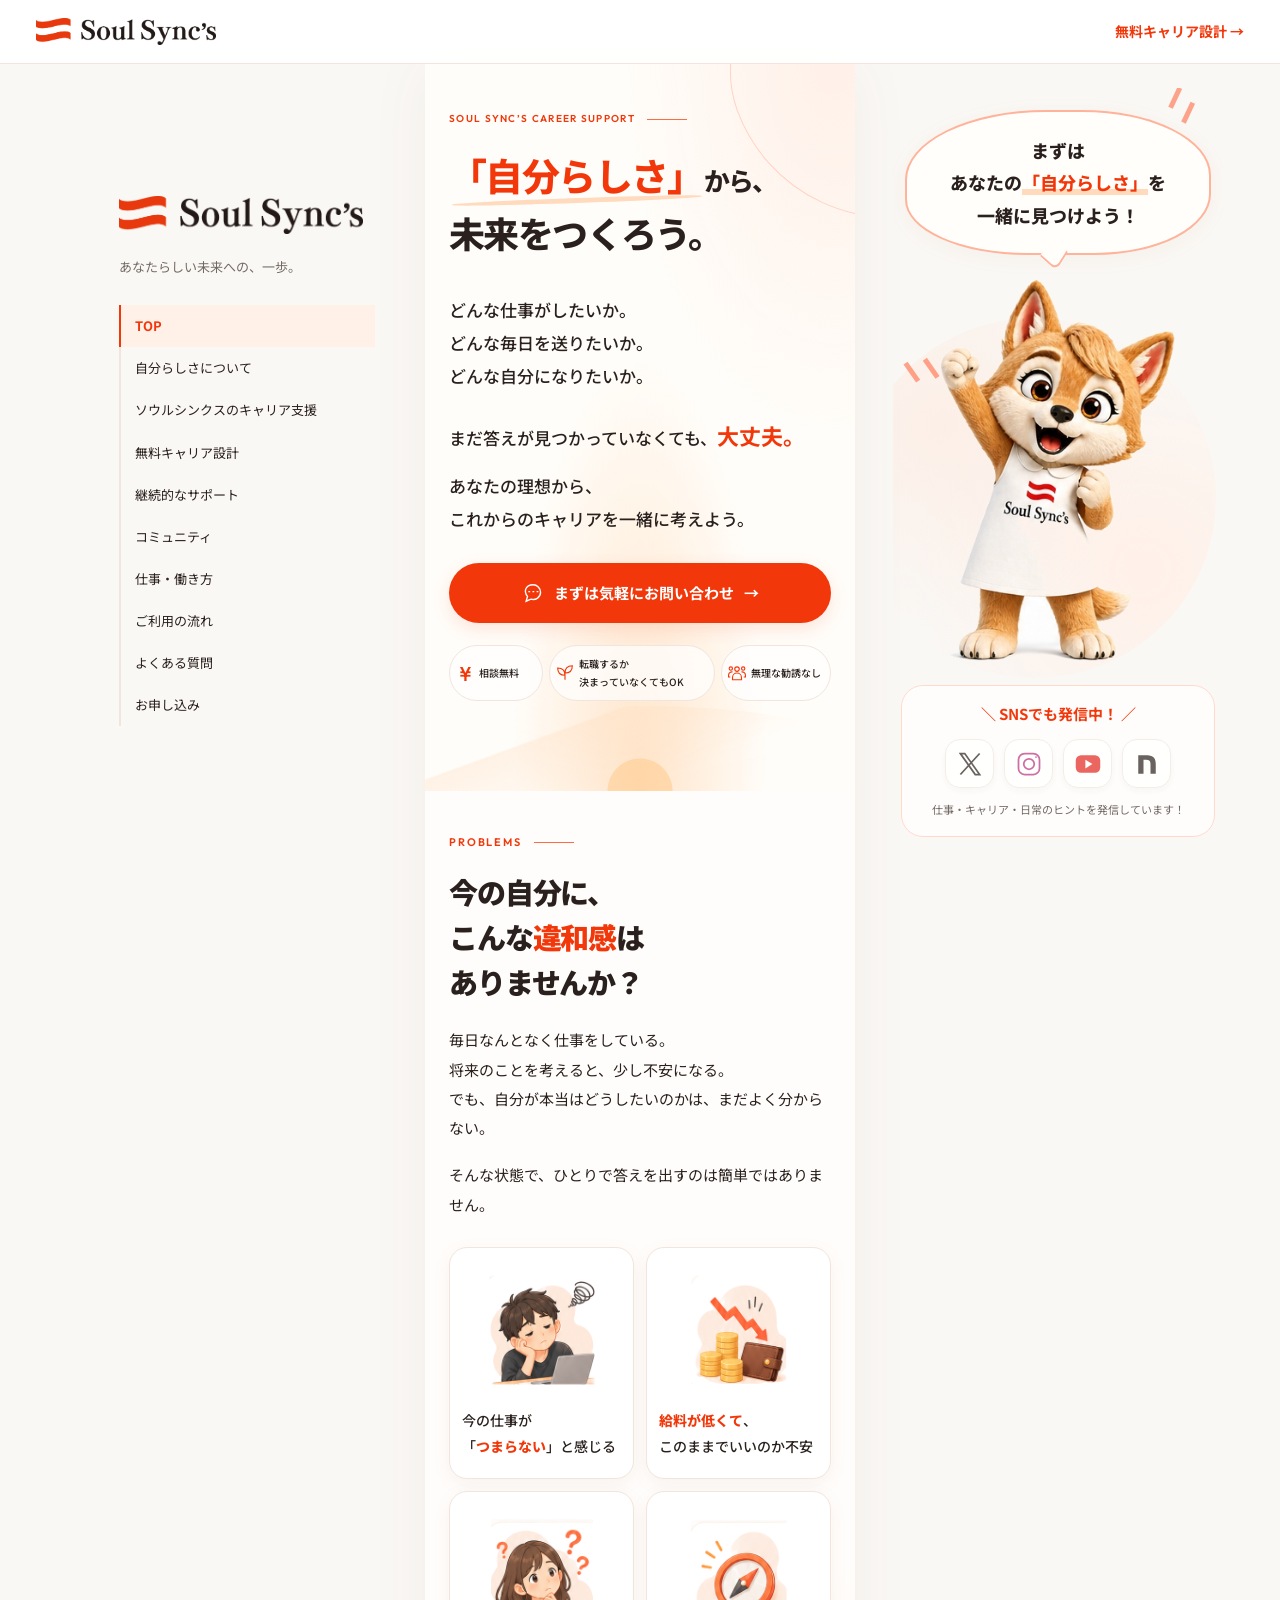
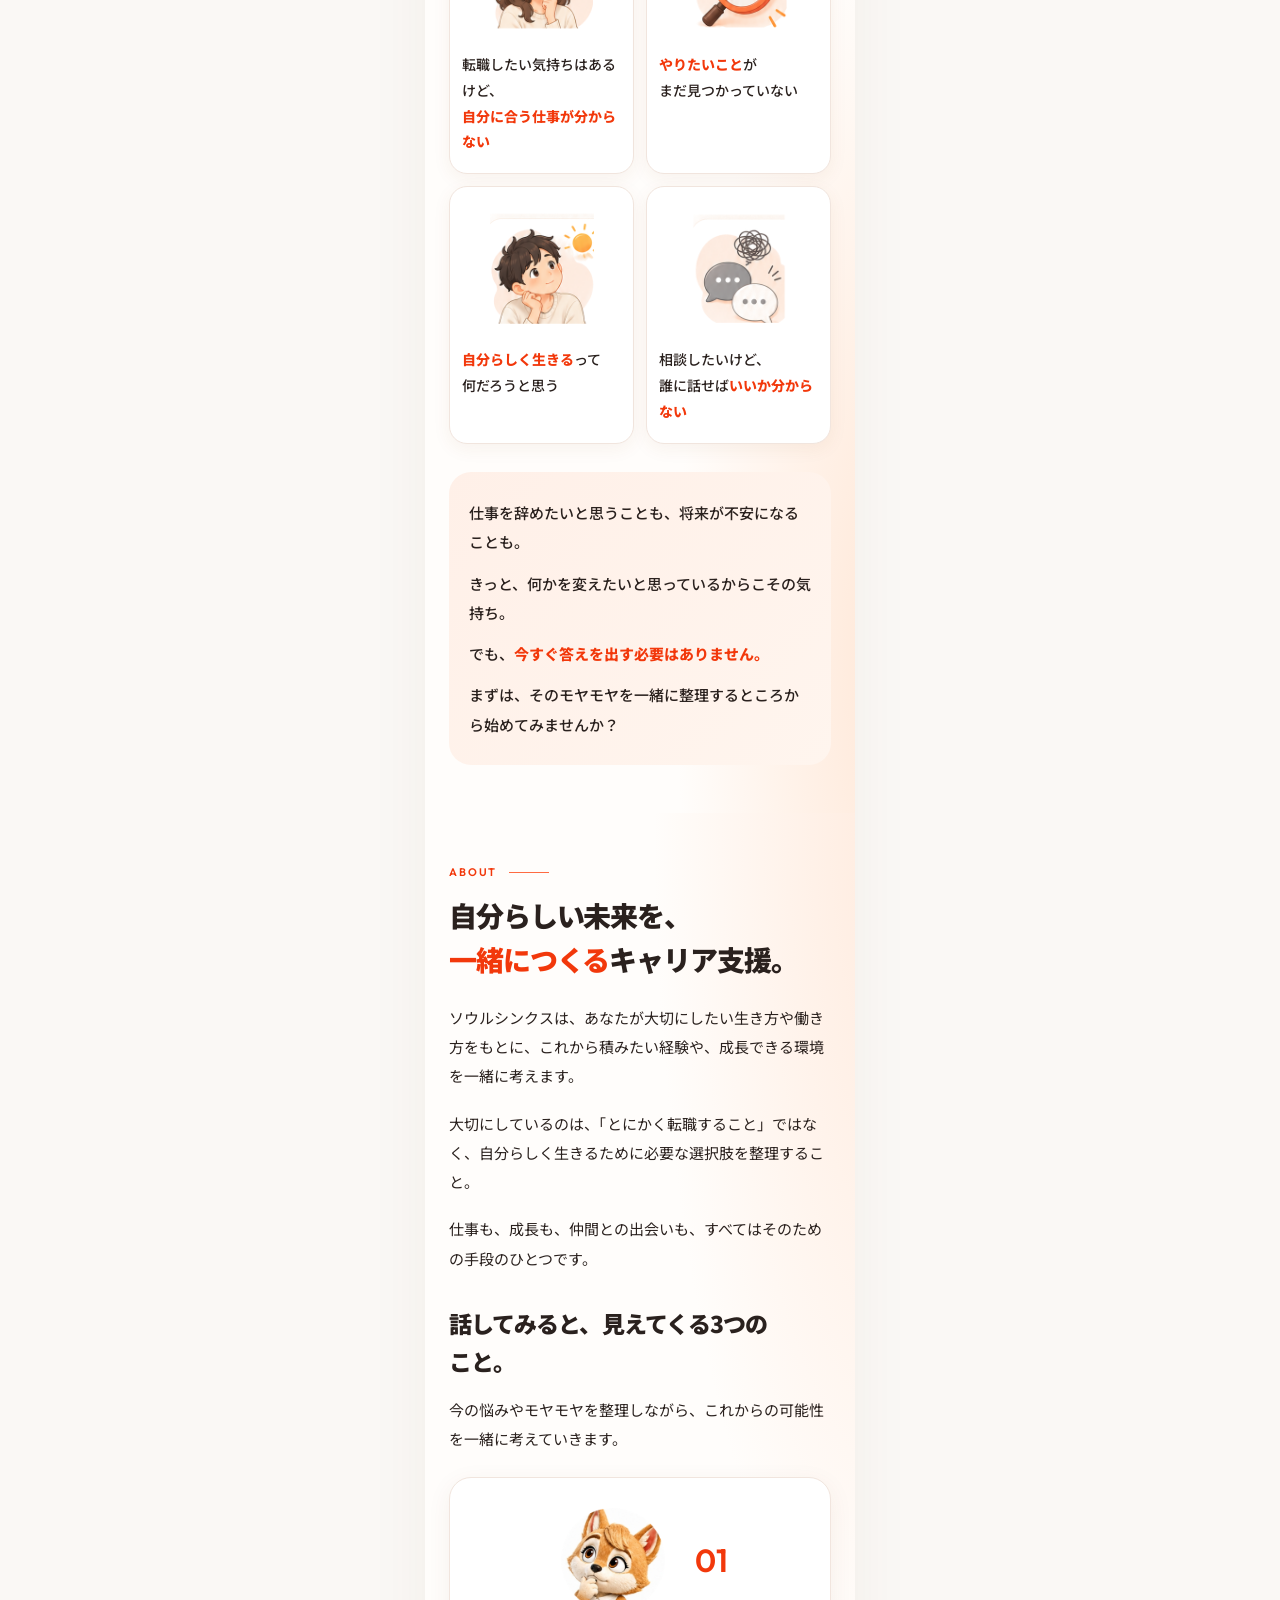
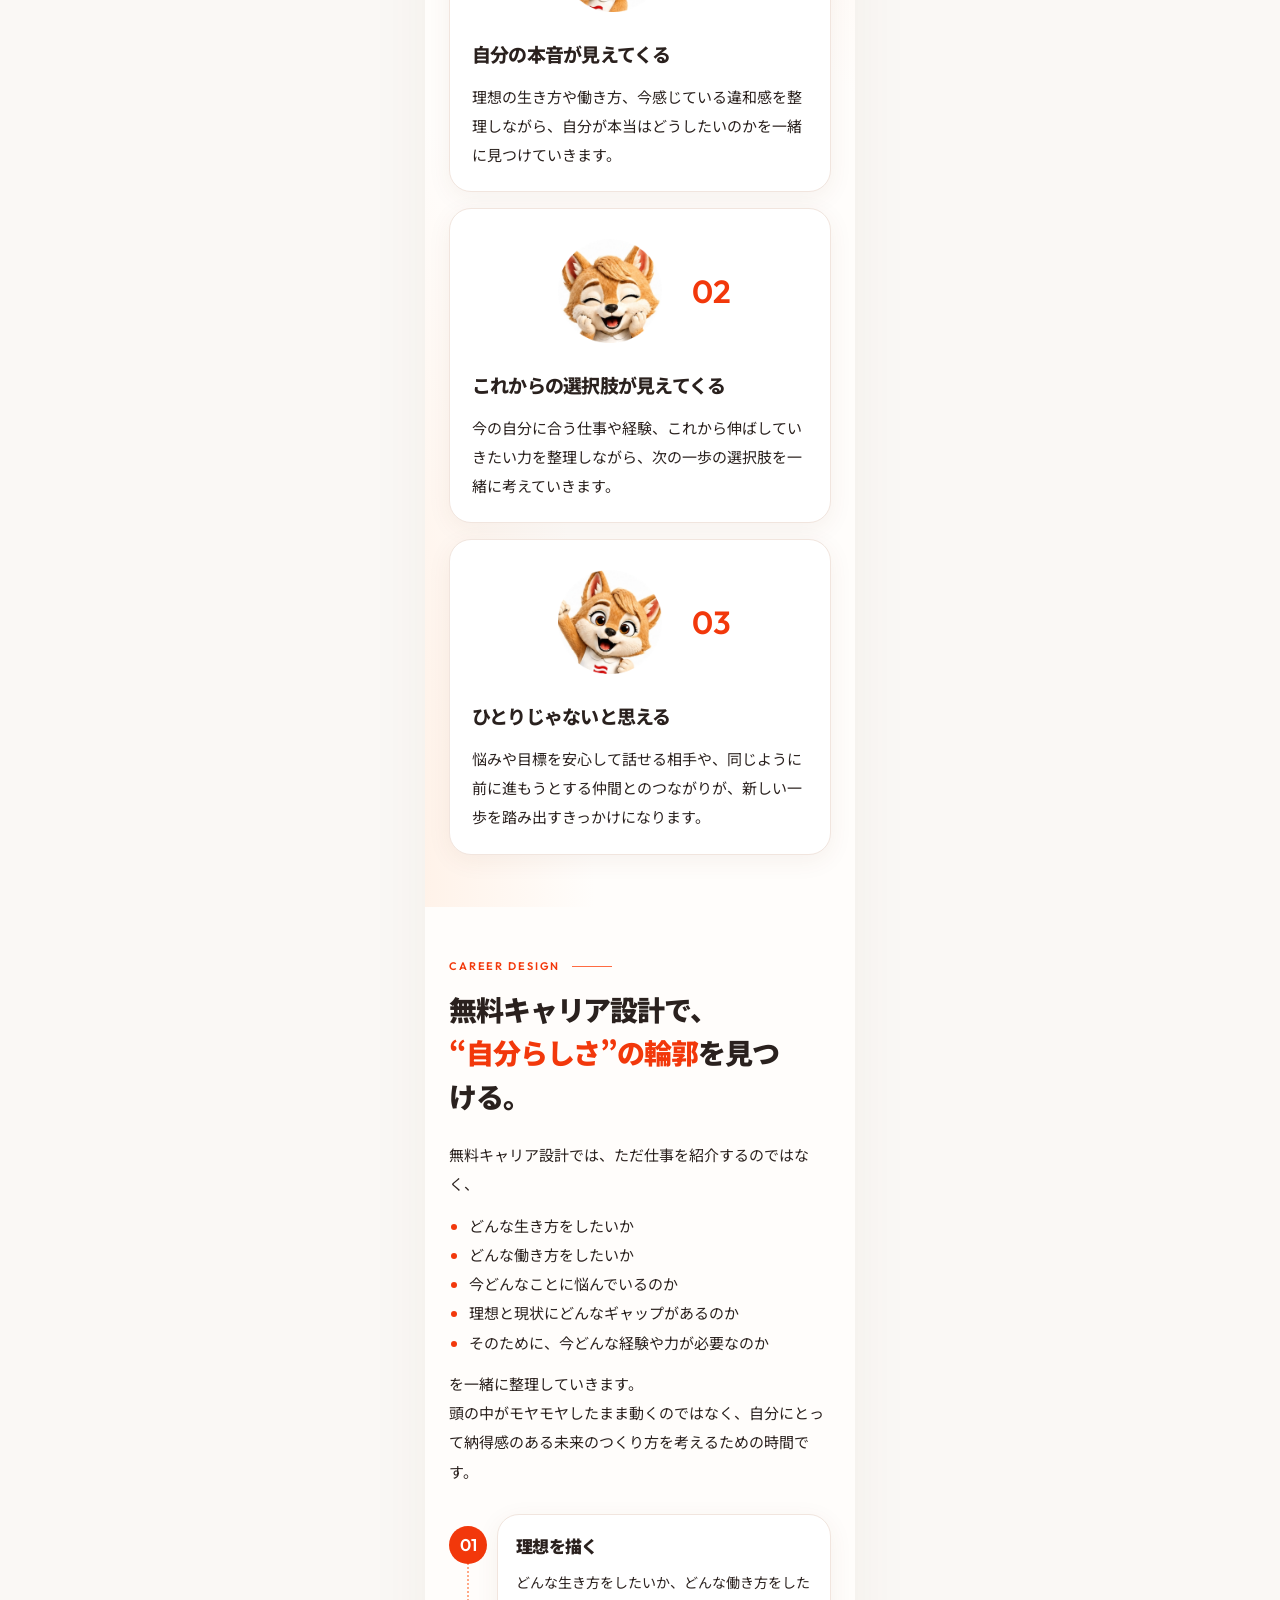
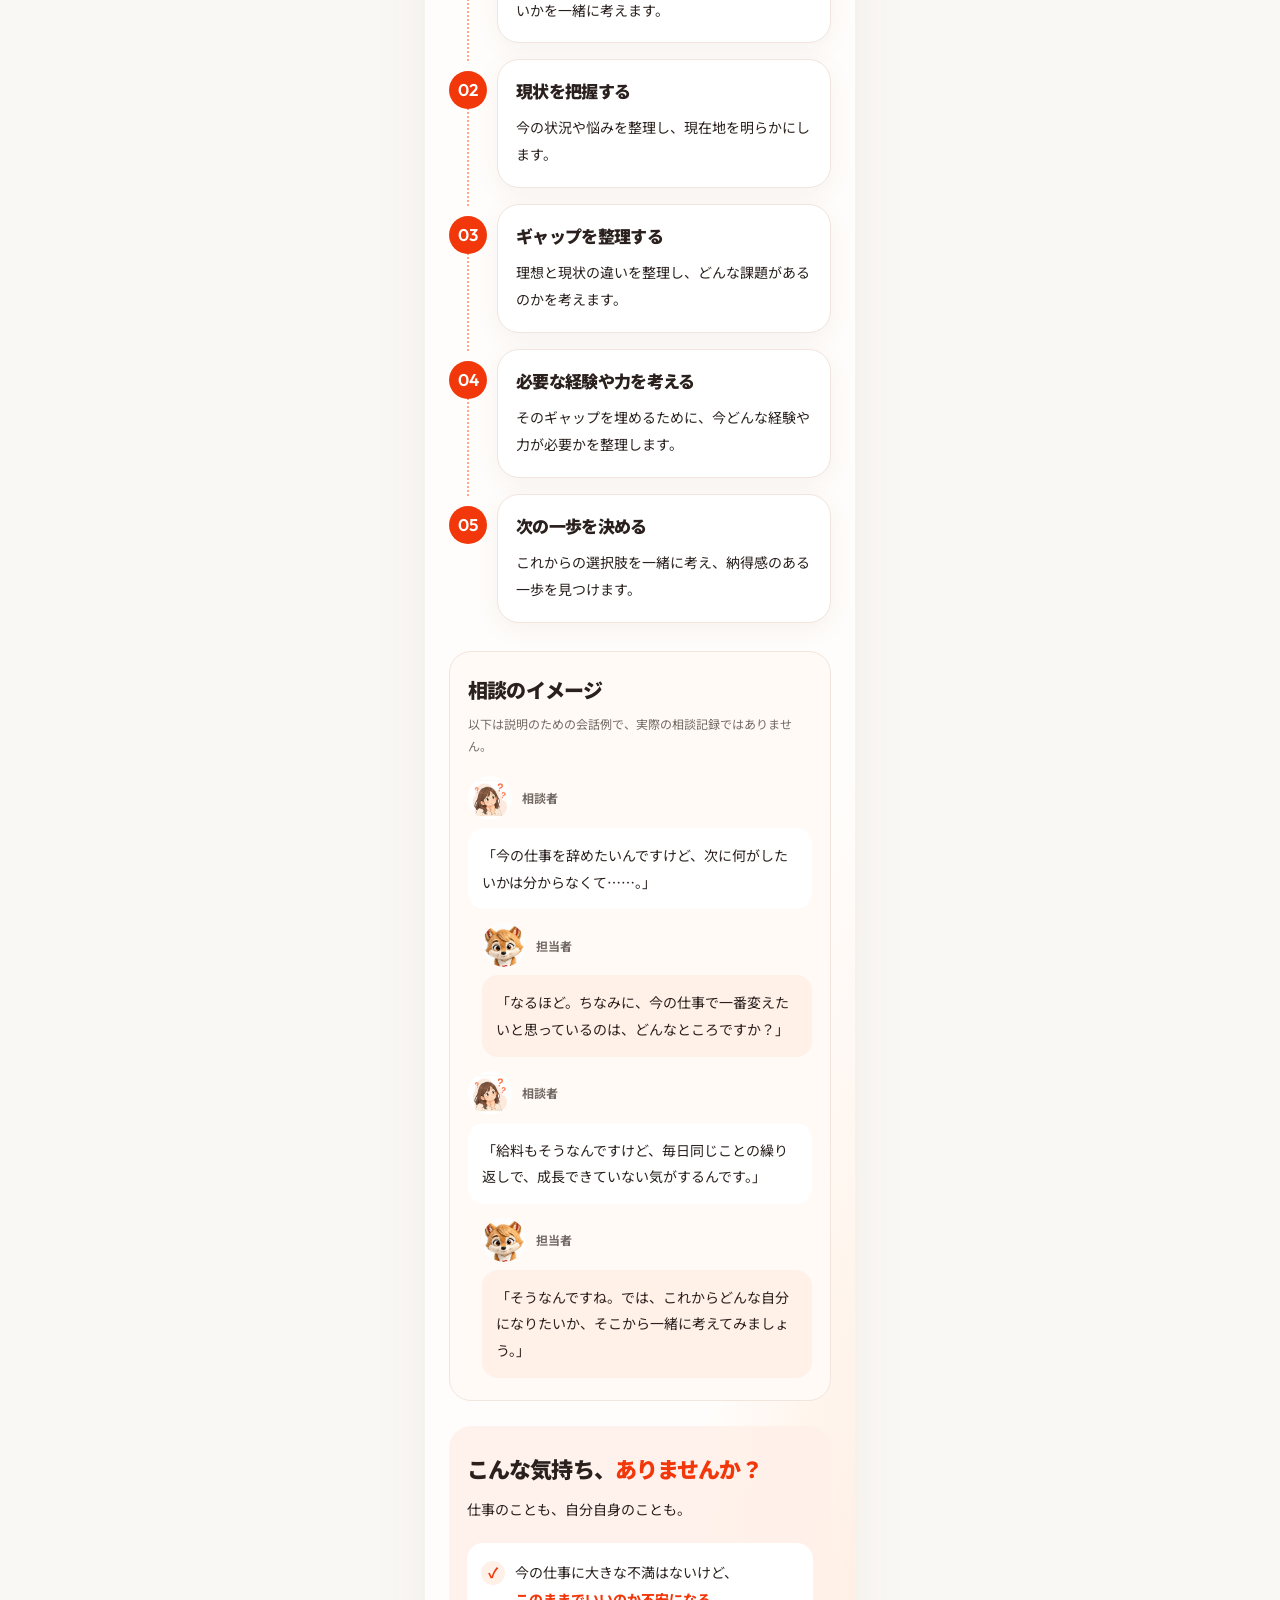
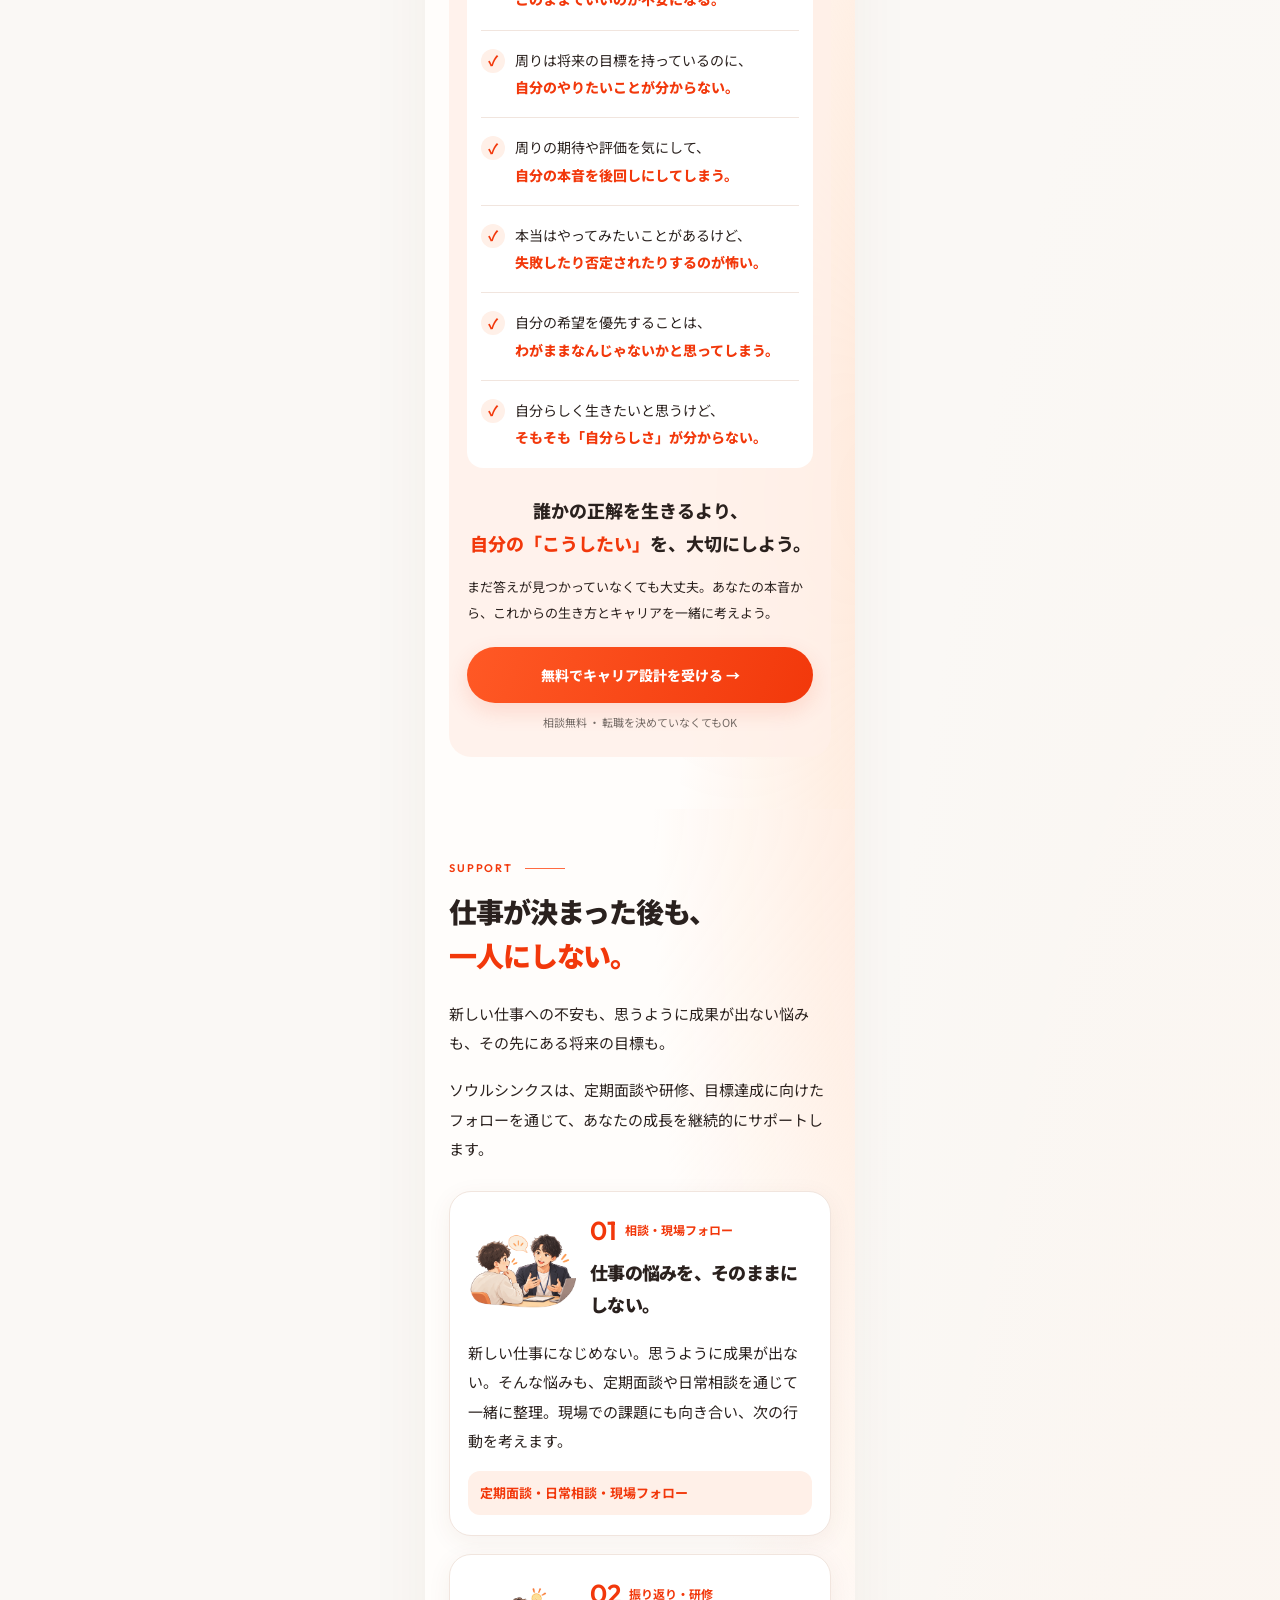
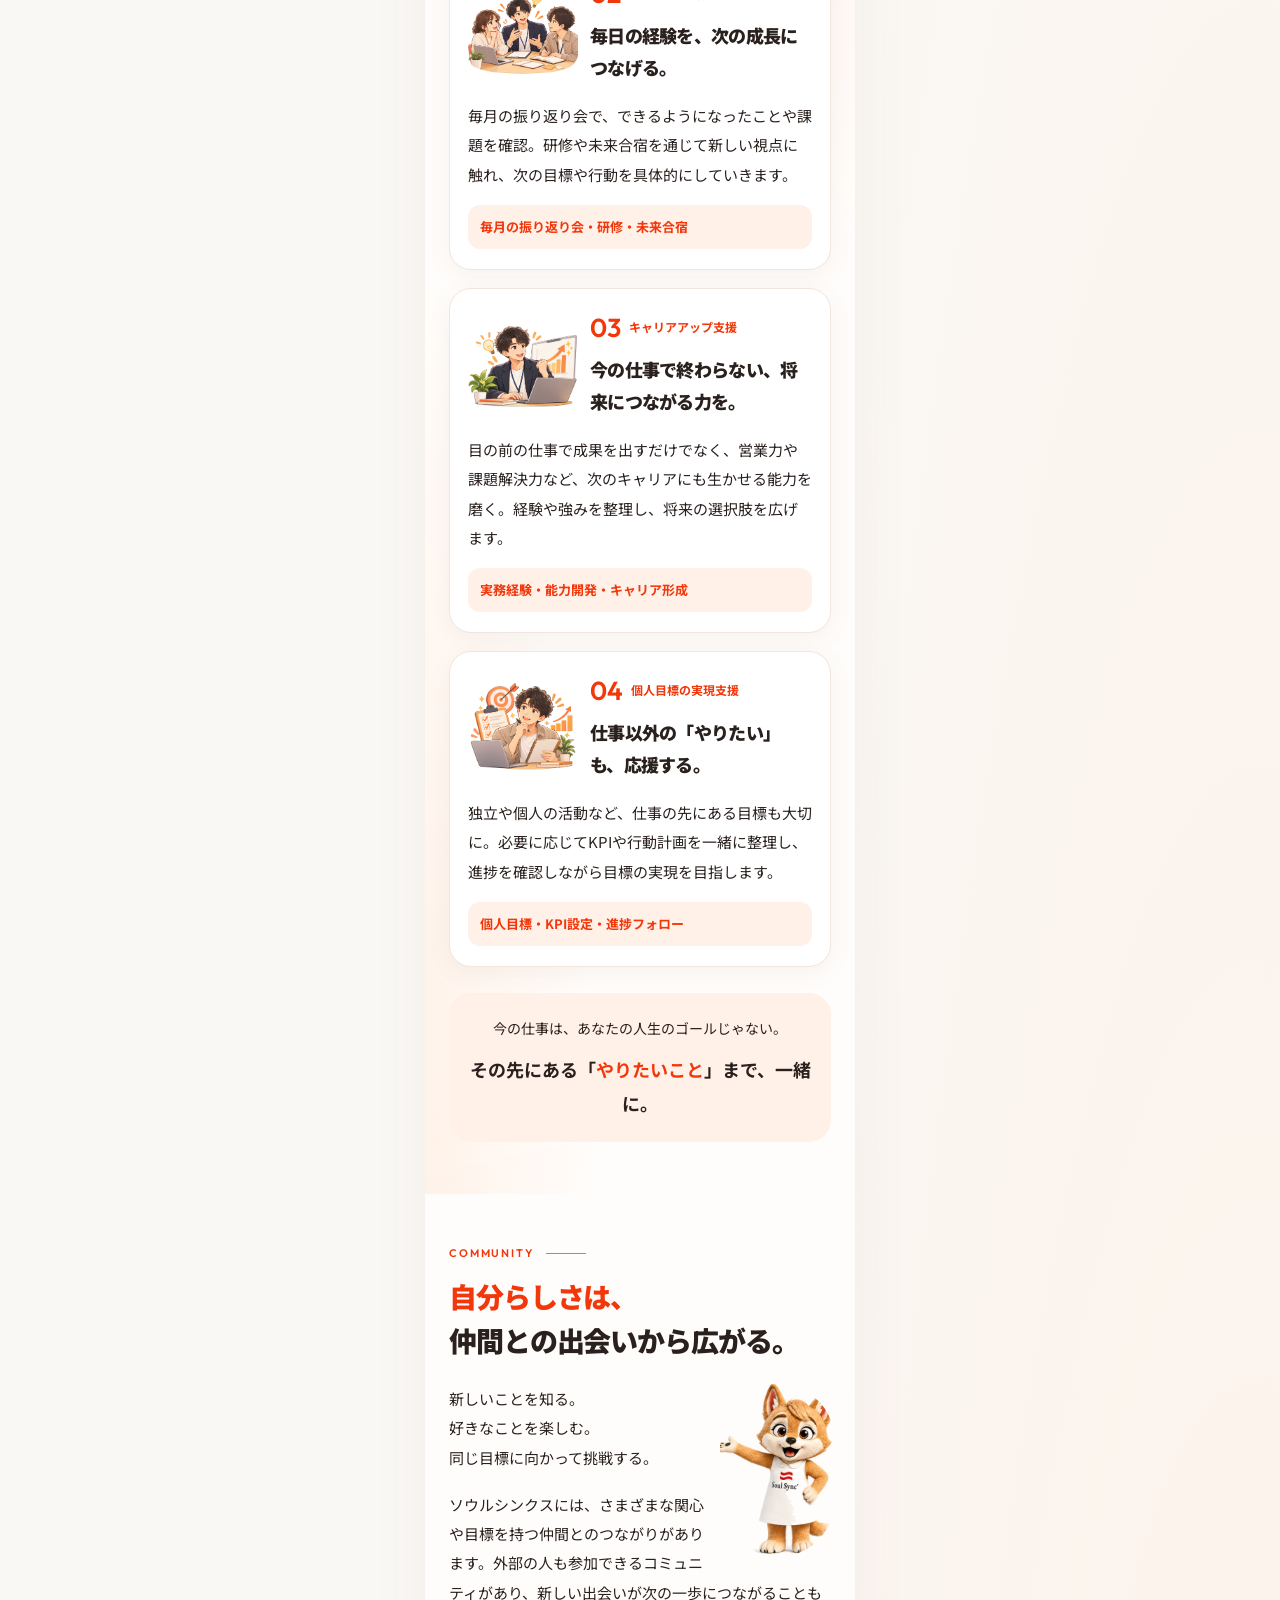
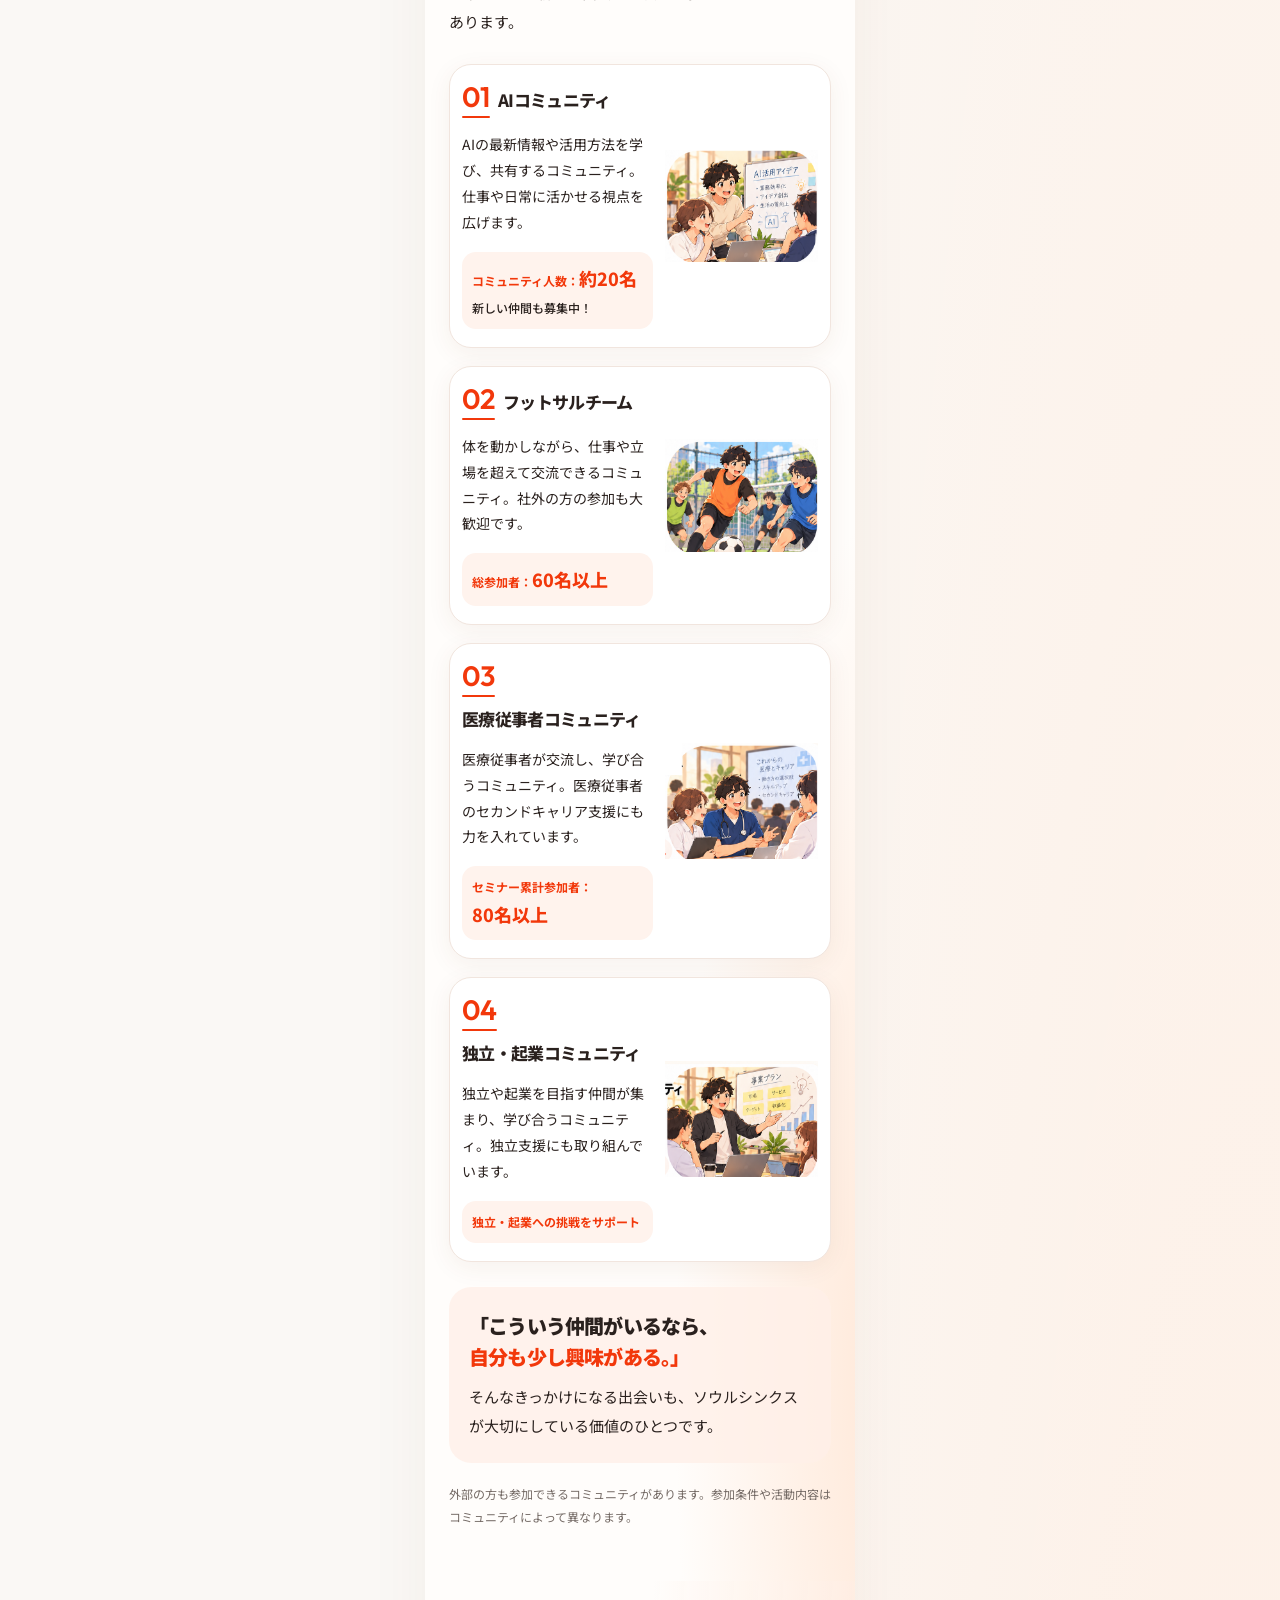
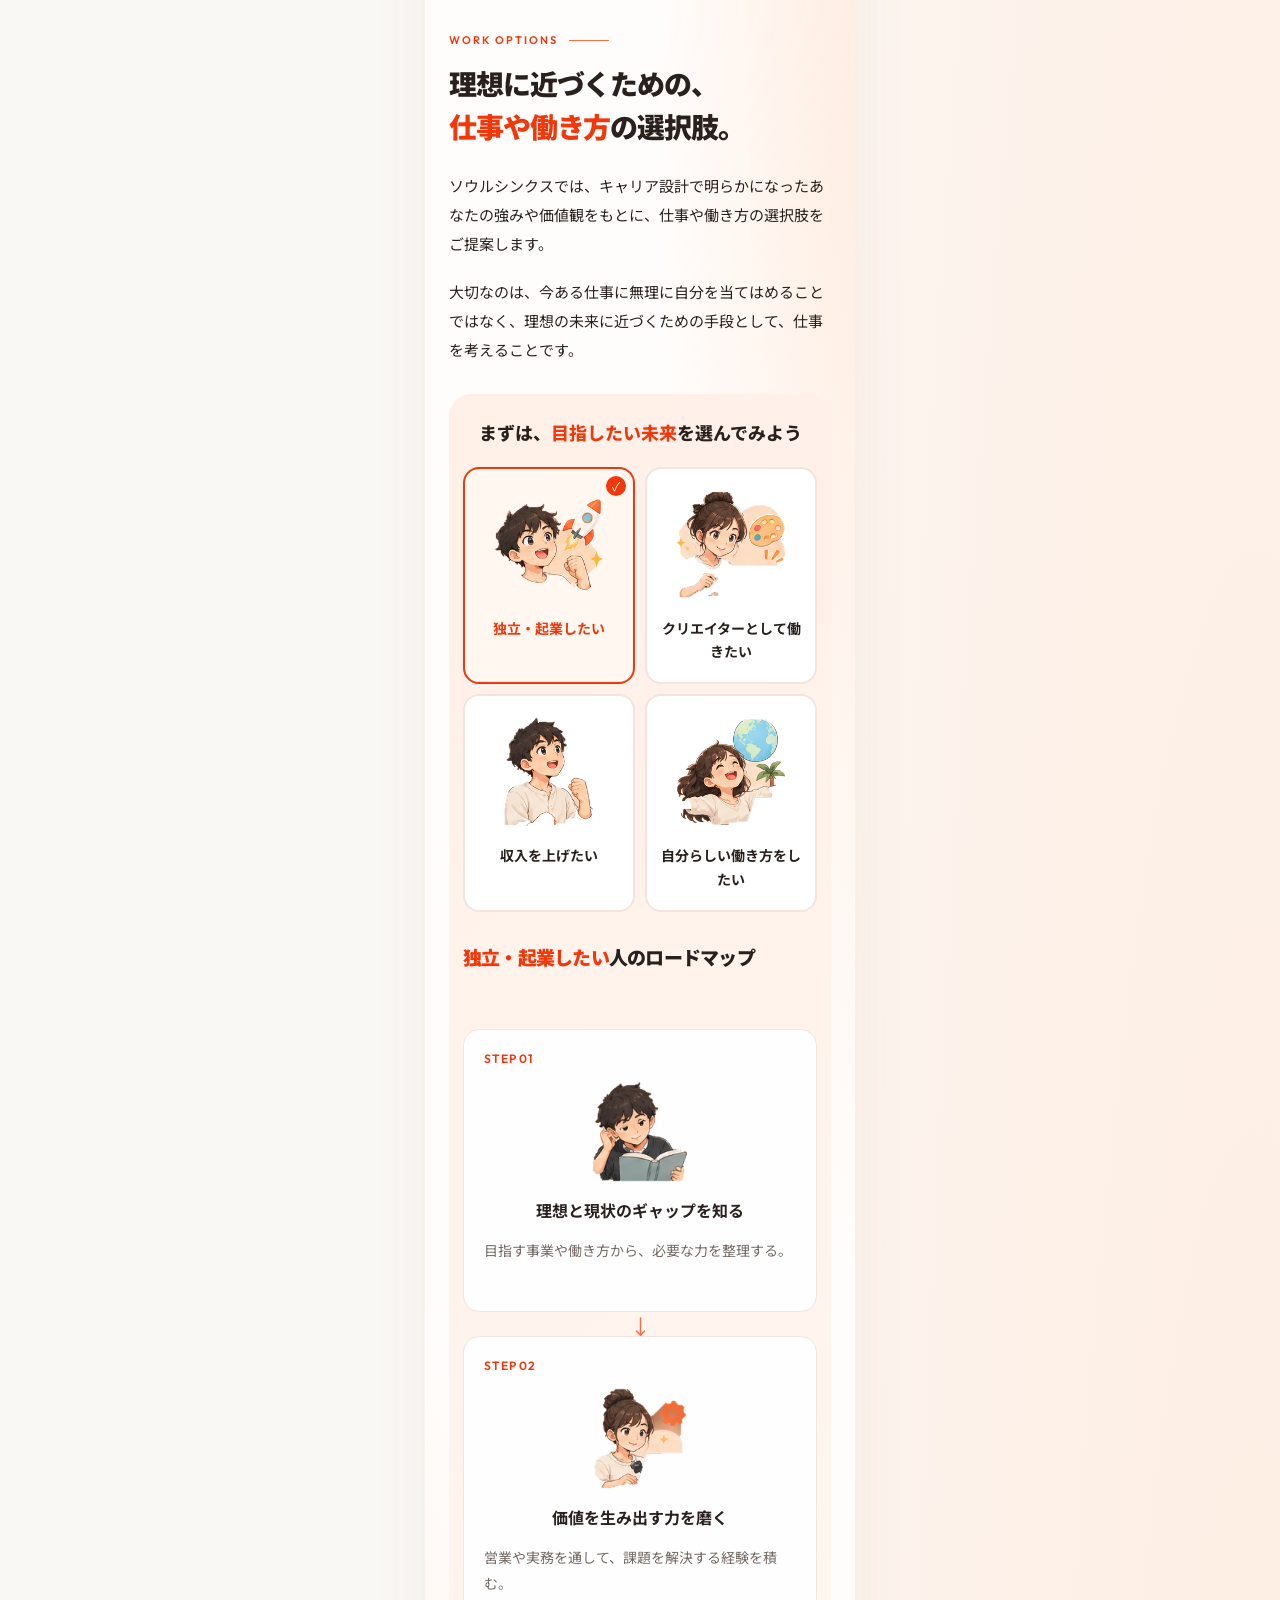
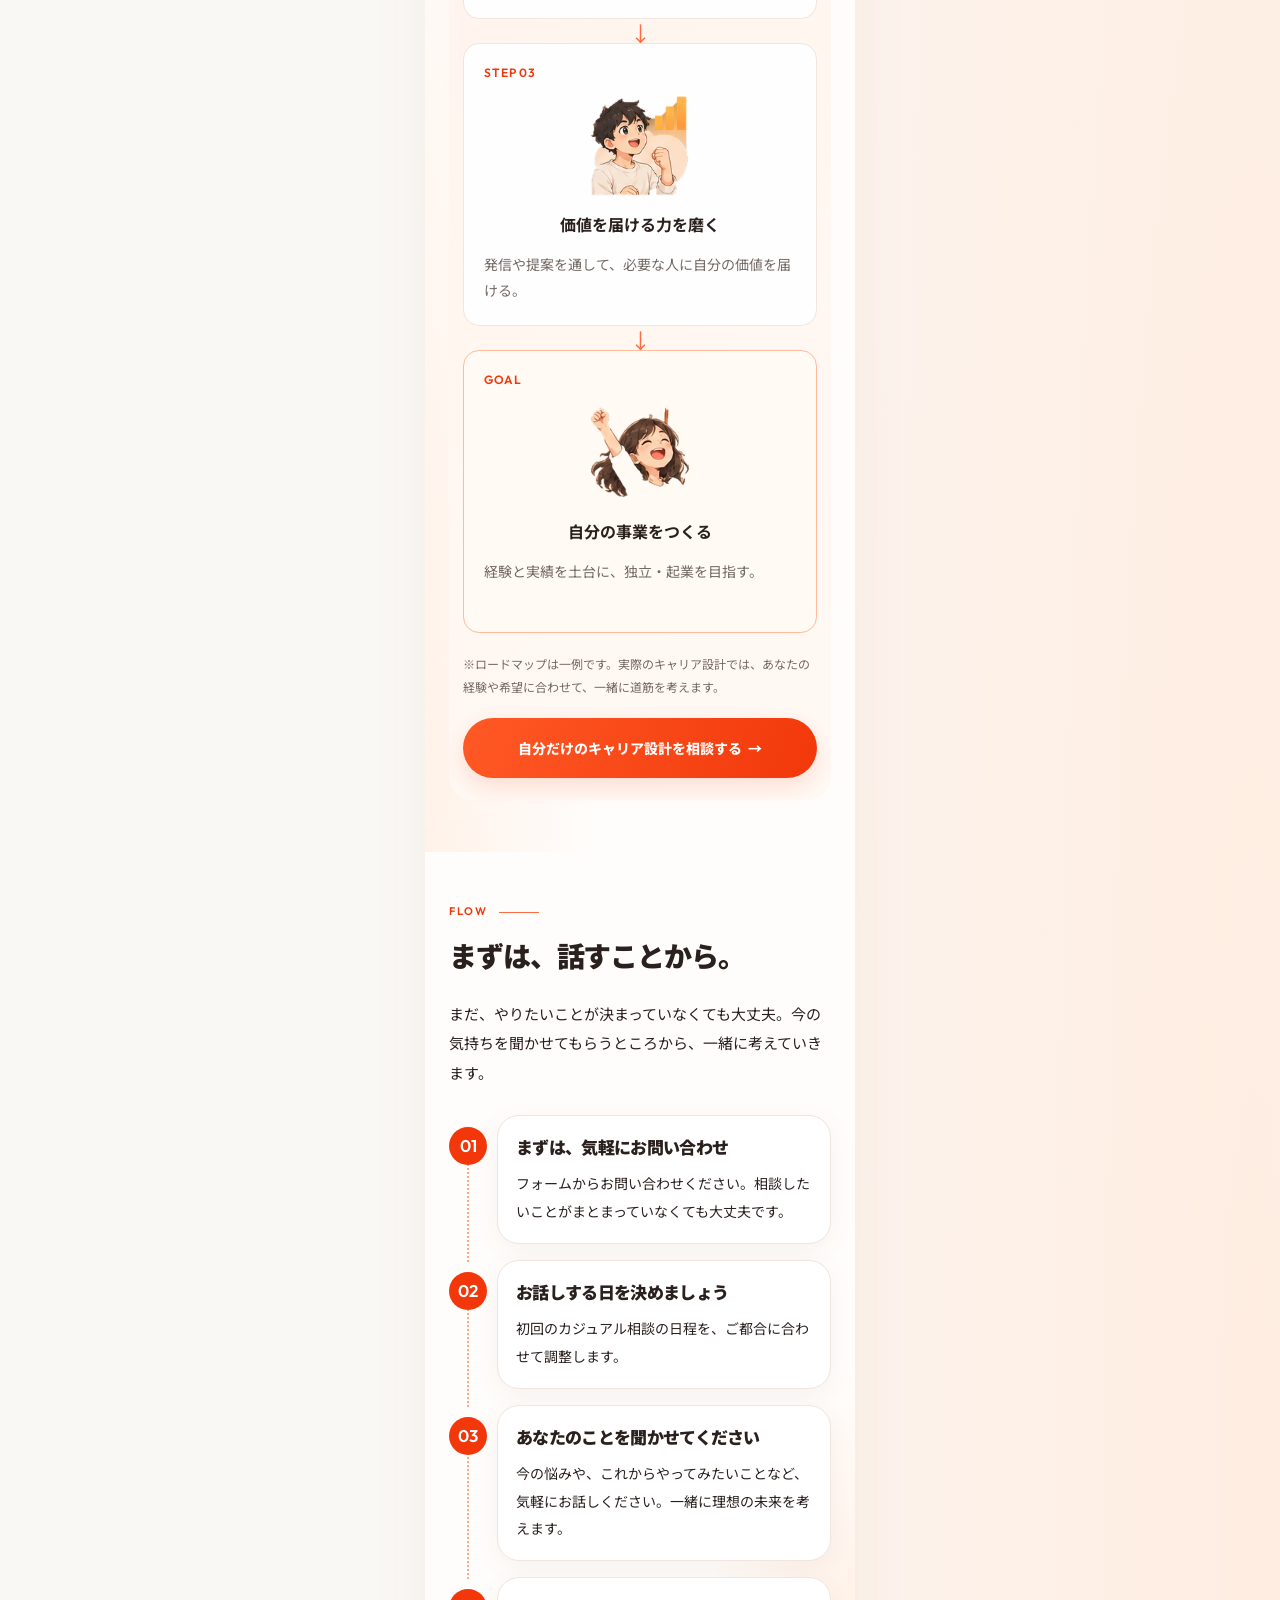
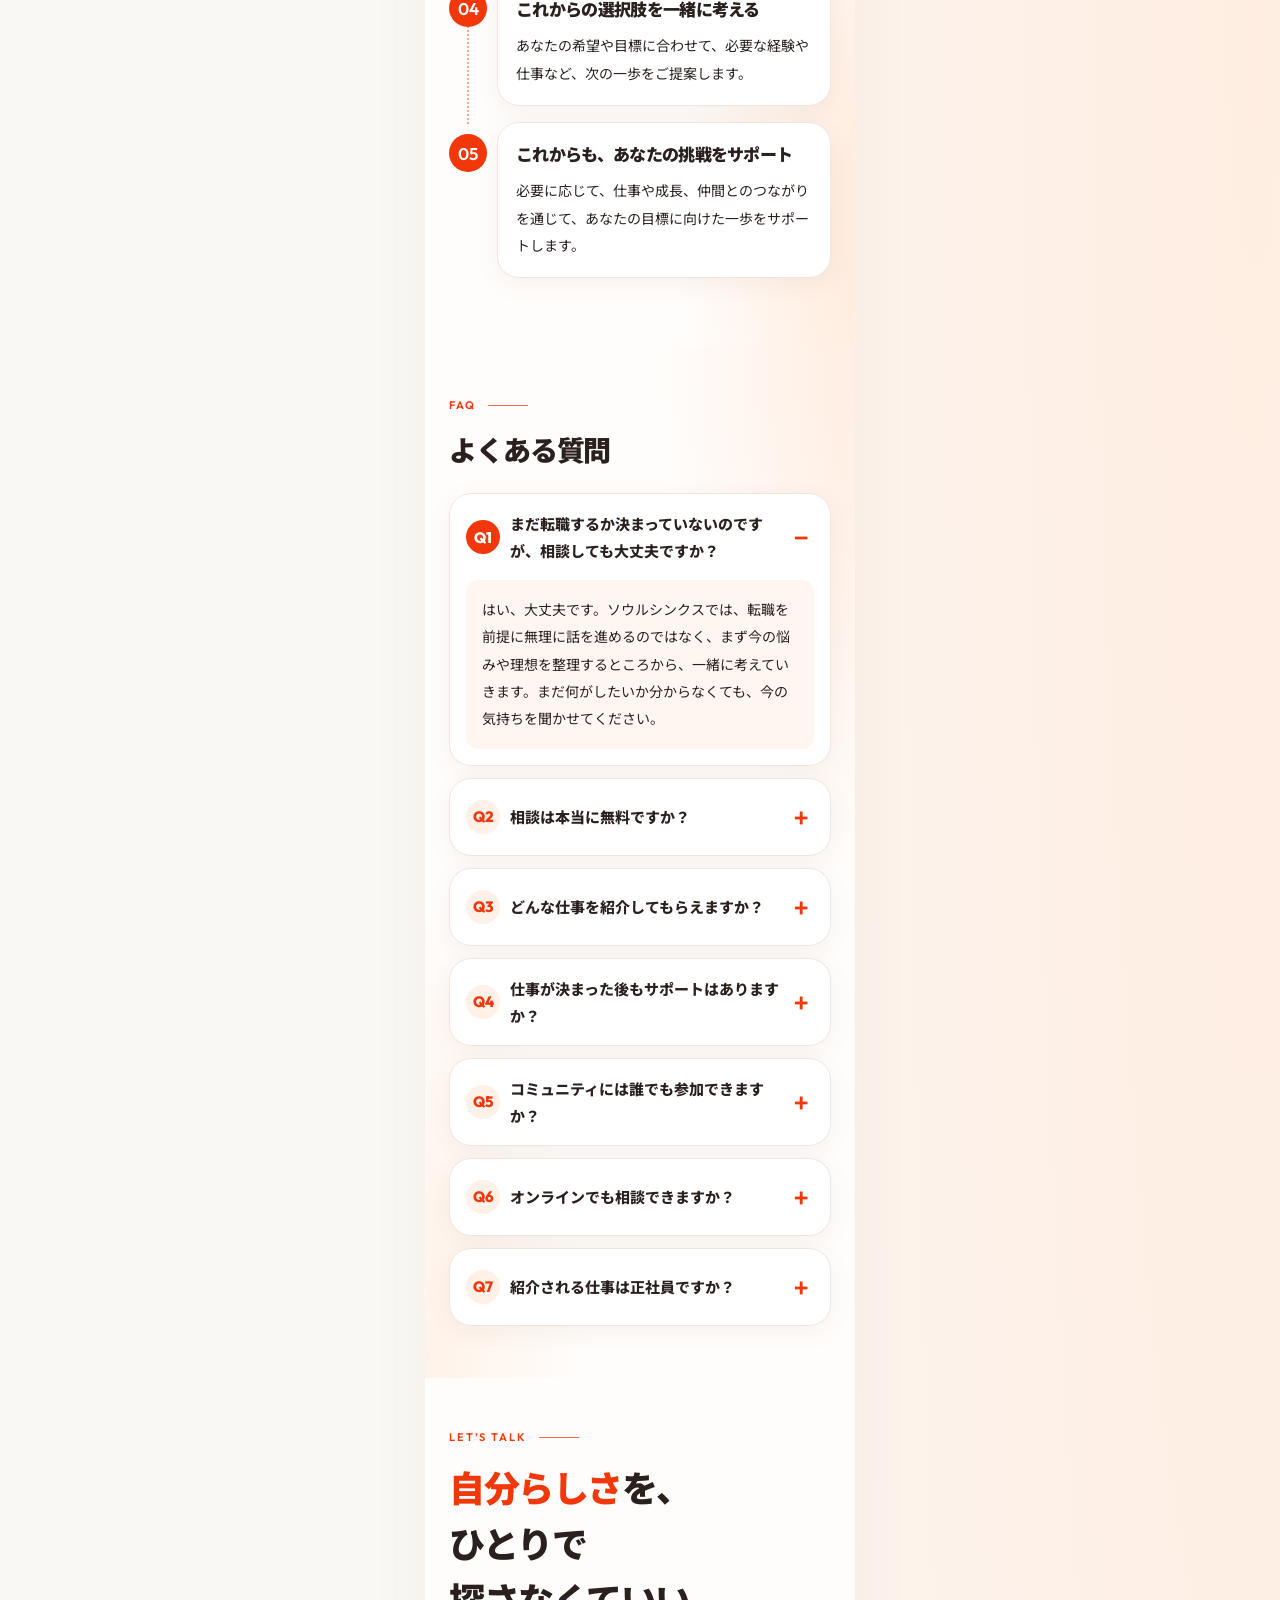
==== commit 43989ab4: "Add files via upload" ====
--- a/index.html
+++ b/index.html
@@ -1,6 +1,6 @@
 <!doctype html><html lang="ja"><head><meta charset="utf-8"><meta name="viewport" content="width=device-width,initial-scale=1"><title>無料キャリア設計 | Soul Sync’s ソウルシンクス</title><meta name="description" content="自分らしい生き方や働き方を、一緒に考える。ソウルシンクスの無料キャリア設計で、理想と今の悩みを整理し、あなたらしい未来への一歩を見つけませんか。"><meta property="og:title" content="自分らしい未来を、一緒につくる | Soul Sync’s"><meta property="og:description" content="仕事・成長・仲間とのつながりを通じて、自分らしい生き方を支援します。"><meta property="og:type" content="website"><meta property="og:locale" content="ja_JP"><meta property="og:url" content="https://example.com/"><meta property="og:image" content="https://example.com/assets/images/mascot/think-chan-front.jpg"><link rel="canonical" href="https://example.com/"><link rel="icon" href="./assets/favicon/favicon.svg" type="image/svg+xml"><link rel="preconnect" href="https://fonts.googleapis.com"><link rel="preconnect" href="https://fonts.gstatic.com" crossorigin><link href="https://fonts.googleapis.com/css2?family=Noto+Sans+JP:wght@400;500;600;700;800;900&family=Outfit:wght@400;500;600;700&display=swap" rel="stylesheet"><link rel="stylesheet" href="./css/style.css"><script src="./js/main.js" defer></script><script src="./js/work-roadmap.js" defer></script></head><body><a class="skip-link" href="#main">本文へ移動</a><header class="header"><a href="#top" aria-label="Soul Sync’s トップ"><img src="./assets/images/logo/soul-syncs.png" width="1024" height="161" alt="Soul Sync’s" class="logo"></a><a class="header-cta" href="#application">無料キャリア設計 →</a><button class="menu-toggle" aria-expanded="false" aria-controls="mobile-nav" aria-label="メニューを開く"><span></span><span></span><span></span></button><nav id="mobile-nav" class="mobile-nav" aria-label="メインメニュー" hidden><a href="#top">TOP</a><a href="#problems">自分らしさについて</a><a href="#about">ソウルシンクスのキャリア支援</a><a href="#career">無料キャリア設計</a><a href="#support">継続的なサポート</a><a href="#community">コミュニティ</a><a href="#work">仕事・働き方</a><a href="#flow">ご利用の流れ</a><a href="#faq">よくある質問</a><a href="#application">お申し込み</a></nav></header><nav class="side-nav" aria-label="セクションナビゲーション"><img src="./assets/images/logo/soul-syncs.png" width="1024" height="161" alt="Soul Sync’s" class="logo"><p>あなたらしい未来への、一歩。</p><a href="#top">TOP</a><a href="#problems">自分らしさについて</a><a href="#about">ソウルシンクスのキャリア支援</a><a href="#career">無料キャリア設計</a><a href="#support">継続的なサポート</a><a href="#community">コミュニティ</a><a href="#work">仕事・働き方</a><a href="#flow">ご利用の流れ</a><a href="#faq">よくある質問</a><a href="#application">お申し込み</a></nav><aside class="side-mascot" aria-label="シンクちゃんとSNSのご案内">
   <div class="side-message"><p>まずは<br>あなたの<span>「自分らしさ」</span>を<br>一緒に見つけよう！</p></div>
-  <div class="side-character"><img src="./assets/images/mascot/think-chan-cheer.png" width="289" height="451" alt="ガッツポーズをするソウルシンクスの公式キャラクター シンクちゃん"></div>
+  <div class="side-character"><img src="./assets/images/mascot/think-chan-cheer.png" fetchpriority="high" width="289" height="451" alt="ガッツポーズをするソウルシンクスの公式キャラクター シンクちゃん"></div>
   <div class="side-social"><h2>＼ SNSでも発信中！ ／</h2><div class="social-links"><button type="button" class="social-button social-x" data-social="x" disabled aria-label="X（URL準備中）" title="X：URL準備中"><svg viewBox="0 0 32 32" width="28" height="28" fill="none" stroke="currentColor" stroke-width="2" aria-hidden="true"><path d="M5 4h5l17 24h-5L5 4Zm22 0L5 28"/></svg></button><button type="button" class="social-button social-instagram" data-social="instagram" disabled aria-label="Instagram（URL準備中）" title="Instagram：URL準備中"><svg viewBox="0 0 32 32" width="28" height="28" fill="none" stroke="currentColor" stroke-width="2" aria-hidden="true"><rect x="4" y="4" width="24" height="24" rx="7"/><circle cx="16" cy="16" r="6"/><circle cx="24" cy="8" r="1" fill="currentColor" stroke="none"/></svg></button><button type="button" class="social-button social-youtube" data-social="youtube" disabled aria-label="YouTube（URL準備中）" title="YouTube：URL準備中"><svg viewBox="0 0 32 32" width="28" height="28" fill="none" stroke="currentColor" stroke-width="2" aria-hidden="true"><rect x="2" y="6" width="28" height="20" rx="6" fill="currentColor" stroke="none"/><path d="m13 11 8 5-8 5Z" fill="white" stroke="none"/></svg></button><button type="button" class="social-button social-note" data-social="note" disabled aria-label="note（URL準備中）" title="note：URL準備中"><svg viewBox="0 0 32 32" width="28" height="28" fill="none" stroke="currentColor" stroke-width="2" aria-hidden="true"><path d="M6 27V6h10c8 0 10 4 10 10v11h-6V16c0-3-1-5-5-5h-3v16Z" fill="currentColor" stroke="none"/></svg></button></div><p>仕事・キャリア・日常のヒントを発信しています！</p></div>
 </aside><main id="main"><section id="top" class="section hero" data-mascot="true" aria-labelledby="hero-heading">
   <p class="section-label">SOUL SYNC’S CAREER SUPPORT</p>
@@ -12,7 +12,7 @@
       <p class="hero-future-copy">あなたの理想から、<br>これからのキャリアを一緒に考えよう。</p>
     </div>
     <div class="hero-character">
-      <img src="./assets/images/mascot/think-chan-cheer.png" width="289" height="451" alt="ガッツポーズをするソウルシンクスの公式キャラクター シンクちゃん">
+      <img src="./assets/images/mascot/think-chan-cheer.png" fetchpriority="high" width="289" height="451" alt="ガッツポーズをするソウルシンクスの公式キャラクター シンクちゃん">
     </div>
   </div>
   <div class="hero-cta">
@@ -29,7 +29,7 @@
   <div class="problems-intro"><p>毎日なんとなく仕事をしている。<br>将来のことを考えると、少し不安になる。<br>でも、自分が本当はどうしたいのかは、まだよく分からない。</p><p>そんな状態で、ひとりで答えを出すのは簡単ではありません。</p></div>
   <ul class="problems-cards"><li class="problems-card"><img class="problems-illustration" src="./assets/images/problems/01.png" alt="仕事に退屈を感じ、頬杖をつく人物" width="280" height="280" loading="lazy"><p>今の仕事が<br>「<strong>つまらない</strong>」と感じる</p></li><li class="problems-card"><img class="problems-illustration" src="./assets/images/problems/02.png" alt="下向きの矢印と硬貨、財布" width="280" height="280" loading="lazy"><p><strong>給料が低くて</strong>、<br>このままでいいのか不安</p></li><li class="problems-card"><img class="problems-illustration" src="./assets/images/problems/03.png" alt="転職について考え込む人物" width="280" height="280" loading="lazy"><p>転職したい気持ちはあるけど、<br><strong>自分に合う仕事が分からない</strong></p></li><li class="problems-card"><img class="problems-illustration" src="./assets/images/problems/04.png" alt="進む方向を探すコンパス" width="280" height="280" loading="lazy"><p><strong>やりたいこと</strong>が<br>まだ見つかっていない</p></li><li class="problems-card"><img class="problems-illustration" src="./assets/images/problems/05.png" alt="自分らしい未来を考える人物" width="280" height="280" loading="lazy"><p><strong>自分らしく生きる</strong>って<br>何だろうと思う</p></li><li class="problems-card"><img class="problems-illustration" src="./assets/images/problems/06.png" alt="相談への迷いを表す吹き出し" width="280" height="280" loading="lazy"><p>相談したいけど、<br>誰に話せば<strong>いいか分からない</strong></p></li></ul>
   <div class="problems-conclusion"><p>仕事を辞めたいと思うことも、将来が不安になることも。</p><p>きっと、何かを変えたいと思っているからこその気持ち。</p><p>でも、<strong>今すぐ答えを出す必要はありません。</strong></p><p>まずは、そのモヤモヤを一緒に整理するところから始めてみませんか？</p></div>
-</section><section id="about" class="section"><p class="section-label">ABOUT</p><h2 class="section-heading">自分らしい未来を、<br><em>一緒につくる</em>キャリア支援。</h2><p>ソウルシンクスは、あなたが大切にしたい生き方や働き方をもとに、これから積みたい経験や、成長できる環境を一緒に考えます。</p><p>大切にしているのは、「とにかく転職すること」ではなく、自分らしく生きるために必要な選択肢を整理すること。</p><p>仕事も、成長も、仲間との出会いも、すべてはそのための手段のひとつです。</p><div class="about-values"><h3 class="about-values-heading">話してみると、見えてくる3つのこと。</h3><p class="about-values-intro">今の悩みやモヤモヤを整理しながら、これからの可能性を一緒に考えていきます。</p><div class="card-grid about-values-grid"><article class="card about-value-card"><div class="card-content"><div class="about-value-top"><span class="about-value-image"><img src="./assets/images/about/01_thinking.png" alt="考えているシンクちゃん" width="500" height="500" loading="lazy"></span><span class="number">01</span></div><h4>自分の本音が見えてくる</h4><p>理想の生き方や働き方、今感じている違和感を整理しながら、自分が本当はどうしたいのかを一緒に見つけていきます。</p></div></article><article class="card about-value-card"><div class="card-content"><div class="about-value-top"><span class="about-value-image"><img src="./assets/images/about/02_happy.png" alt="大喜びしているシンクちゃん" width="500" height="500" loading="lazy"></span><span class="number">02</span></div><h4>これからの選択肢が見えてくる</h4><p>今の自分に合う仕事や経験、これから伸ばしていきたい力を整理しながら、次の一歩の選択肢を一緒に考えていきます。</p></div></article><article class="card about-value-card"><div class="card-content"><div class="about-value-top"><span class="about-value-image"><img src="./assets/images/about/03_cheer.png" alt="ガッツポーズをするシンクちゃん" width="500" height="500" loading="lazy"></span><span class="number">03</span></div><h4>ひとりじゃないと思える</h4><p>悩みや目標を安心して話せる相手や、同じように前に進もうとする仲間とのつながりが、新しい一歩を踏み出すきっかけになります。</p></div></article></div></div></section><section id="career" class="section"><p class="section-label">CAREER DESIGN</p><h2 class="section-heading">無料キャリア設計で、<br><em>“自分らしさ”の輪郭</em>を見つける。</h2><p>無料キャリア設計では、ただ仕事を紹介するのではなく、</p><ul class="bullet-list"><li>どんな生き方をしたいか</li><li>どんな働き方をしたいか</li><li>今どんなことに悩んでいるのか</li><li>理想と現状にどんなギャップがあるのか</li><li>そのために、今どんな経験や力が必要なのか</li></ul><p>を一緒に整理していきます。<br>頭の中がモヤモヤしたまま動くのではなく、自分にとって納得感のある未来のつくり方を考えるための時間です。</p><ol class="timeline"><li><span class="step-number">01</span><div class="card"><h3>理想を描く</h3><p>どんな生き方をしたいか、どんな働き方をしたいかを一緒に考えます。</p></div></li><li><span class="step-number">02</span><div class="card"><h3>現状を把握する</h3><p>今の状況や悩みを整理し、現在地を明らかにします。</p></div></li><li><span class="step-number">03</span><div class="card"><h3>ギャップを整理する</h3><p>理想と現状の違いを整理し、どんな課題があるのかを考えます。</p></div></li><li><span class="step-number">04</span><div class="card"><h3>必要な経験や力を考える</h3><p>そのギャップを埋めるために、今どんな経験や力が必要かを整理します。</p></div></li><li><span class="step-number">05</span><div class="card"><h3>次の一歩を決める</h3><p>これからの選択肢を一緒に考え、納得感のある一歩を見つけます。</p></div></li></ol><div class="career-conversation" aria-labelledby="conversation-heading"><h3 id="conversation-heading">相談のイメージ</h3><p class="note">以下は説明のための会話例で、実際の相談記録ではありません。</p><dl><div class="conversation-visitor"><dt><span class="conversation-avatar"><img src="./assets/images/problems/03.png" width="280" height="280" alt="" loading="lazy"></span>相談者</dt><dd>「今の仕事を辞めたいんですけど、次に何がしたいかは分からなくて……。」</dd></div><div class="conversation-advisor"><dt><span class="conversation-avatar"><img src="./assets/images/mascot/think-chan-bow-icon.png" width="500" height="500" alt="" loading="lazy"></span>担当者</dt><dd>「なるほど。ちなみに、今の仕事で一番変えたいと思っているのは、どんなところですか？」</dd></div><div class="conversation-visitor"><dt><span class="conversation-avatar"><img src="./assets/images/problems/03.png" width="280" height="280" alt="" loading="lazy"></span>相談者</dt><dd>「給料もそうなんですけど、毎日同じことの繰り返しで、成長できていない気がするんです。」</dd></div><div class="conversation-advisor"><dt><span class="conversation-avatar"><img src="./assets/images/mascot/think-chan-bow-icon.png" width="500" height="500" alt="" loading="lazy"></span>担当者</dt><dd>「そうなんですね。では、これからどんな自分になりたいか、そこから一緒に考えてみましょう。」</dd></div></dl></div><div class="callout career-empathy"><h3>こんな気持ち、<em>ありませんか？</em></h3><p class="career-empathy-lead">仕事のことも、自分自身のことも。</p><ul class="career-empathy-list"><li><span class="career-empathy-check" aria-hidden="true">✓</span><span>今の仕事に大きな不満はないけど、<strong>このままでいいのか不安になる。</strong></span></li><li><span class="career-empathy-check" aria-hidden="true">✓</span><span>周りは将来の目標を持っているのに、<strong>自分のやりたいことが分からない。</strong></span></li><li><span class="career-empathy-check" aria-hidden="true">✓</span><span>周りの期待や評価を気にして、<strong>自分の本音を後回しにしてしまう。</strong></span></li><li><span class="career-empathy-check" aria-hidden="true">✓</span><span>本当はやってみたいことがあるけど、<strong>失敗したり否定されたりするのが怖い。</strong></span></li><li><span class="career-empathy-check" aria-hidden="true">✓</span><span>自分の希望を優先することは、<strong>わがままなんじゃないかと思ってしまう。</strong></span></li><li><span class="career-empathy-check" aria-hidden="true">✓</span><span>自分らしく生きたいと思うけど、<strong>そもそも「自分らしさ」が分からない。</strong></span></li></ul><p class="career-empathy-message">誰かの正解を生きるより、<br><em>自分の「こうしたい」</em>を、大切にしよう。</p><p class="career-empathy-note">まだ答えが見つかっていなくても大丈夫。あなたの本音から、これからの生き方とキャリアを一緒に考えよう。</p><a class="btn btn-primary career-empathy-cta" href="#application">無料でキャリア設計を受ける →</a><p class="career-empathy-trust">相談無料 ・ 転職を決めていなくてもOK</p></div></section><section id="support" class="section"><p class="section-label">SUPPORT</p><h2 class="section-heading">仕事が決まった後も、<br><em>一人にしない。</em></h2><p>新しい仕事への不安も、思うように成果が出ない悩みも、その先にある将来の目標も。</p><p>ソウルシンクスは、定期面談や研修、目標達成に向けたフォローを通じて、あなたの成長を継続的にサポートします。</p><div class="card-grid support-cards"><article class="card support-card"><div class="support-card-top"><img class="support-illustration" src="./assets/images/support/01_support_consultation.png" width="1254" height="1254" alt="仕事の悩みを相談する二人" loading="lazy"><div class="support-card-heading"><div class="support-category"><span class="number">01</span><span>相談・現場フォロー</span></div><h3>仕事の悩みを、そのままにしない。</h3></div></div><p class="support-description">新しい仕事になじめない。思うように成果が出ない。そんな悩みも、定期面談や日常相談を通じて一緒に整理。現場での課題にも向き合い、次の行動を考えます。</p><p class="support-detail">定期面談・日常相談・現場フォロー</p></article><article class="card support-card"><div class="support-card-top"><img class="support-illustration" src="./assets/images/support/02_support_workshop.png" width="1254" height="1254" alt="仲間と振り返りや研修に取り組む様子" loading="lazy"><div class="support-card-heading"><div class="support-category"><span class="number">02</span><span>振り返り・研修</span></div><h3>毎日の経験を、次の成長につなげる。</h3></div></div><p class="support-description">毎月の振り返り会で、できるようになったことや課題を確認。研修や未来合宿を通じて新しい視点に触れ、次の目標や行動を具体的にしていきます。</p><p class="support-detail">毎月の振り返り会・研修・未来合宿</p></article><article class="card support-card"><div class="support-card-top"><img class="support-illustration" src="./assets/images/support/03_support_growth.png" width="1254" height="1254" alt="成長を表すグラフと前向きな人物" loading="lazy"><div class="support-card-heading"><div class="support-category"><span class="number">03</span><span>キャリアアップ支援</span></div><h3>今の仕事で終わらない、将来につながる力を。</h3></div></div><p class="support-description">目の前の仕事で成果を出すだけでなく、営業力や課題解決力など、次のキャリアにも生かせる能力を磨く。経験や強みを整理し、将来の選択肢を広げます。</p><p class="support-detail">実務経験・能力開発・キャリア形成</p></article><article class="card support-card"><div class="support-card-top"><img class="support-illustration" src="./assets/images/support/04_support_kpi_follow.png" width="1254" height="1254" alt="目標と行動計画を考える人物" loading="lazy"><div class="support-card-heading"><div class="support-category"><span class="number">04</span><span>個人目標の実現支援</span></div><h3>仕事以外の「やりたい」も、応援する。</h3></div></div><p class="support-description">独立や個人の活動など、仕事の先にある目標も大切に。必要に応じてKPIや行動計画を一緒に整理し、進捗を確認しながら目標の実現を目指します。</p><p class="support-detail">個人目標・KPI設定・進捗フォロー</p></article></div><div class="support-closing"><p>今の仕事は、あなたの人生のゴールじゃない。</p><p><strong>その先にある「<em>やりたいこと</em>」まで、一緒に。</strong></p></div></section><section id="community" class="section" data-mascot="true"><p class="section-label">COMMUNITY</p><h2 class="section-heading"><em>自分らしさは、</em><br>仲間との出会いから広がる。</h2><img class="mascot" src="./assets/images/mascot/think-chan-guide.png" width="302" height="454" alt="案内するシンクちゃん"><p>新しいことを知る。<br>好きなことを楽しむ。<br>同じ目標に向かって挑戦する。</p><p>ソウルシンクスには、さまざまな関心や目標を持つ仲間とのつながりがあります。外部の人も参加できるコミュニティがあり、新しい出会いが次の一歩につながることもあります。</p><div class="community-cards">
+</section><section id="about" class="section"><p class="section-label">ABOUT</p><h2 class="section-heading">自分らしい未来を、<br><em>一緒につくる</em>キャリア支援。</h2><p>ソウルシンクスは、あなたが大切にしたい生き方や働き方をもとに、これから積みたい経験や、成長できる環境を一緒に考えます。</p><p>大切にしているのは、「とにかく転職すること」ではなく、自分らしく生きるために必要な選択肢を整理すること。</p><p>仕事も、成長も、仲間との出会いも、すべてはそのための手段のひとつです。</p><div class="about-values"><h3 class="about-values-heading">話してみると、見えてくる3つのこと。</h3><p class="about-values-intro">今の悩みやモヤモヤを整理しながら、これからの可能性を一緒に考えていきます。</p><div class="card-grid about-values-grid"><article class="card about-value-card"><div class="card-content"><div class="about-value-top"><span class="about-value-image"><img src="./assets/images/about/01_thinking.png" alt="考えているシンクちゃん" width="500" height="500" loading="lazy"></span><span class="number">01</span></div><h4>自分の本音が見えてくる</h4><p>理想の生き方や働き方、今感じている違和感を整理しながら、自分が本当はどうしたいのかを一緒に見つけていきます。</p></div></article><article class="card about-value-card"><div class="card-content"><div class="about-value-top"><span class="about-value-image"><img src="./assets/images/about/02_happy.png" alt="大喜びしているシンクちゃん" width="500" height="500" loading="lazy"></span><span class="number">02</span></div><h4>これからの選択肢が見えてくる</h4><p>今の自分に合う仕事や経験、これから伸ばしていきたい力を整理しながら、次の一歩の選択肢を一緒に考えていきます。</p></div></article><article class="card about-value-card"><div class="card-content"><div class="about-value-top"><span class="about-value-image"><img src="./assets/images/about/03_cheer.png" alt="ガッツポーズをするシンクちゃん" width="500" height="500" loading="lazy"></span><span class="number">03</span></div><h4>ひとりじゃないと思える</h4><p>悩みや目標を安心して話せる相手や、同じように前に進もうとする仲間とのつながりが、新しい一歩を踏み出すきっかけになります。</p></div></article></div></div></section><section id="career" class="section"><p class="section-label">CAREER DESIGN</p><h2 class="section-heading">無料キャリア設計で、<br><em>“自分らしさ”の輪郭</em>を見つける。</h2><p>無料キャリア設計では、ただ仕事を紹介するのではなく、</p><ul class="bullet-list"><li>どんな生き方をしたいか</li><li>どんな働き方をしたいか</li><li>今どんなことに悩んでいるのか</li><li>理想と現状にどんなギャップがあるのか</li><li>そのために、今どんな経験や力が必要なのか</li></ul><p>を一緒に整理していきます。<br>頭の中がモヤモヤしたまま動くのではなく、自分にとって納得感のある未来のつくり方を考えるための時間です。</p><ol class="timeline"><li><span class="step-number">01</span><div class="card"><h3>理想を描く</h3><p>どんな生き方をしたいか、どんな働き方をしたいかを一緒に考えます。</p></div></li><li><span class="step-number">02</span><div class="card"><h3>現状を把握する</h3><p>今の状況や悩みを整理し、現在地を明らかにします。</p></div></li><li><span class="step-number">03</span><div class="card"><h3>ギャップを整理する</h3><p>理想と現状の違いを整理し、どんな課題があるのかを考えます。</p></div></li><li><span class="step-number">04</span><div class="card"><h3>必要な経験や力を考える</h3><p>そのギャップを埋めるために、今どんな経験や力が必要かを整理します。</p></div></li><li><span class="step-number">05</span><div class="card"><h3>次の一歩を決める</h3><p>これからの選択肢を一緒に考え、納得感のある一歩を見つけます。</p></div></li></ol><div class="career-conversation" aria-labelledby="conversation-heading"><h3 id="conversation-heading">相談のイメージ</h3><p class="note">以下は説明のための会話例で、実際の相談記録ではありません。</p><dl><div class="conversation-visitor"><dt><span class="conversation-avatar"><img src="./assets/images/problems/03.png" width="280" height="280" alt="" loading="lazy"></span>相談者</dt><dd>「今の仕事を辞めたいんですけど、次に何がしたいかは分からなくて……。」</dd></div><div class="conversation-advisor"><dt><span class="conversation-avatar"><img src="./assets/images/mascot/think-chan-bow-icon.png" width="500" height="500" alt="" loading="lazy"></span>担当者</dt><dd>「なるほど。ちなみに、今の仕事で一番変えたいと思っているのは、どんなところですか？」</dd></div><div class="conversation-visitor"><dt><span class="conversation-avatar"><img src="./assets/images/problems/03.png" width="280" height="280" alt="" loading="lazy"></span>相談者</dt><dd>「給料もそうなんですけど、毎日同じことの繰り返しで、成長できていない気がするんです。」</dd></div><div class="conversation-advisor"><dt><span class="conversation-avatar"><img src="./assets/images/mascot/think-chan-bow-icon.png" width="500" height="500" alt="" loading="lazy"></span>担当者</dt><dd>「そうなんですね。では、これからどんな自分になりたいか、そこから一緒に考えてみましょう。」</dd></div></dl></div><div class="callout career-empathy"><h3>こんな気持ち、<em>ありませんか？</em></h3><p class="career-empathy-lead">仕事のことも、自分自身のことも。</p><ul class="career-empathy-list"><li><span class="career-empathy-check" aria-hidden="true">✓</span><span>今の仕事に大きな不満はないけど、<strong>このままでいいのか不安になる。</strong></span></li><li><span class="career-empathy-check" aria-hidden="true">✓</span><span>周りは将来の目標を持っているのに、<strong>自分のやりたいことが分からない。</strong></span></li><li><span class="career-empathy-check" aria-hidden="true">✓</span><span>周りの期待や評価を気にして、<strong>自分の本音を後回しにしてしまう。</strong></span></li><li><span class="career-empathy-check" aria-hidden="true">✓</span><span>本当はやってみたいことがあるけど、<strong>失敗したり否定されたりするのが怖い。</strong></span></li><li><span class="career-empathy-check" aria-hidden="true">✓</span><span>自分の希望を優先することは、<strong>わがままなんじゃないかと思ってしまう。</strong></span></li><li><span class="career-empathy-check" aria-hidden="true">✓</span><span>自分らしく生きたいと思うけど、<strong>そもそも「自分らしさ」が分からない。</strong></span></li></ul><p class="career-empathy-message">誰かの正解を生きるより、<br><em>自分の「こうしたい」</em>を、大切にしよう。</p><p class="career-empathy-note">まだ答えが見つかっていなくても大丈夫。あなたの本音から、これからの生き方とキャリアを一緒に考えよう。</p><a class="btn btn-primary career-empathy-cta" href="#application">無料でキャリア設計を受ける →</a><p class="career-empathy-trust">相談無料 ・ 転職を決めていなくてもOK</p></div></section><section id="support" class="section"><p class="section-label">SUPPORT</p><h2 class="section-heading">仕事が決まった後も、<br><em>一人にしない。</em></h2><p>新しい仕事への不安も、思うように成果が出ない悩みも、その先にある将来の目標も。</p><p>ソウルシンクスは、定期面談や研修、目標達成に向けたフォローを通じて、あなたの成長を継続的にサポートします。</p><div class="card-grid support-cards"><article class="card support-card"><div class="support-card-top"><img class="support-illustration" src="./assets/images/support/01_support_consultation.png" width="1254" height="1254" alt="仕事の悩みを相談する二人" loading="lazy"><div class="support-card-heading"><div class="support-category"><span class="number">01</span><span>相談・現場フォロー</span></div><h3>仕事の悩みを、そのままにしない。</h3></div></div><p class="support-description">新しい仕事になじめない。思うように成果が出ない。そんな悩みも、定期面談や日常相談を通じて一緒に整理。現場での課題にも向き合い、次の行動を考えます。</p><p class="support-detail">定期面談・日常相談・現場フォロー</p></article><article class="card support-card"><div class="support-card-top"><img class="support-illustration" src="./assets/images/support/02_support_workshop.png" width="1254" height="1254" alt="仲間と振り返りや研修に取り組む様子" loading="lazy"><div class="support-card-heading"><div class="support-category"><span class="number">02</span><span>振り返り・研修</span></div><h3>毎日の経験を、次の成長につなげる。</h3></div></div><p class="support-description">毎月の振り返り会で、できるようになったことや課題を確認。研修や未来合宿を通じて新しい視点に触れ、次の目標や行動を具体的にしていきます。</p><p class="support-detail">毎月の振り返り会・研修・未来合宿</p></article><article class="card support-card"><div class="support-card-top"><img class="support-illustration" src="./assets/images/support/03_support_growth.png" width="1254" height="1254" alt="成長を表すグラフと前向きな人物" loading="lazy"><div class="support-card-heading"><div class="support-category"><span class="number">03</span><span>キャリアアップ支援</span></div><h3>今の仕事で終わらない、将来につながる力を。</h3></div></div><p class="support-description">目の前の仕事で成果を出すだけでなく、営業力や課題解決力など、次のキャリアにも生かせる能力を磨く。経験や強みを整理し、将来の選択肢を広げます。</p><p class="support-detail">実務経験・能力開発・キャリア形成</p></article><article class="card support-card"><div class="support-card-top"><img class="support-illustration" src="./assets/images/support/04_support_kpi_follow.png" width="1254" height="1254" alt="目標と行動計画を考える人物" loading="lazy"><div class="support-card-heading"><div class="support-category"><span class="number">04</span><span>個人目標の実現支援</span></div><h3>仕事以外の「やりたい」も、応援する。</h3></div></div><p class="support-description">独立や個人の活動など、仕事の先にある目標も大切に。必要に応じてKPIや行動計画を一緒に整理し、進捗を確認しながら目標の実現を目指します。</p><p class="support-detail">個人目標・KPI設定・進捗フォロー</p></article></div><div class="support-closing"><p>今の仕事は、あなたの人生のゴールじゃない。</p><p><strong>その先にある「<em>やりたいこと</em>」まで、一緒に。</strong></p></div></section><section id="community" class="section" data-mascot="true"><p class="section-label">COMMUNITY</p><h2 class="section-heading"><em>自分らしさは、</em><br>仲間との出会いから広がる。</h2><img class="mascot" loading="lazy" decoding="async" src="./assets/images/mascot/think-chan-guide.png" width="302" height="454" alt="案内するシンクちゃん"><p>新しいことを知る。<br>好きなことを楽しむ。<br>同じ目標に向かって挑戦する。</p><p>ソウルシンクスには、さまざまな関心や目標を持つ仲間とのつながりがあります。外部の人も参加できるコミュニティがあり、新しい出会いが次の一歩につながることもあります。</p><div class="community-cards">
   <article class="community-card" aria-labelledby="community-title-1">
     <div class="community-card-copy">
       <div class="community-card-heading"><span class="community-number" aria-hidden="true">01</span><h3 id="community-title-1">AIコミュニティ</h3></div>
@@ -77,8 +77,8 @@
     <p id="work-roadmap-status" class="work-sr-only" role="status" aria-live="polite" aria-atomic="true"></p>
     <a class="btn btn-primary work-roadmap-cta" href="#application">自分だけのキャリア設計を相談する <span aria-hidden="true">→</span></a>
   </div>
-  </section><section id="flow" class="section"><p class="section-label">FLOW</p><h2 class="section-heading">まずは、話すことから。</h2><p>まだ、やりたいことが決まっていなくても大丈夫。今の気持ちを聞かせてもらうところから、一緒に考えていきます。</p><ol class="timeline"><li><span class="step-number">01</span><div class="card"><h3>まずは、気軽にお問い合わせ</h3><p>フォームからお問い合わせください。相談したいことがまとまっていなくても大丈夫です。</p></div></li><li><span class="step-number">02</span><div class="card"><h3>お話しする日を決めましょう</h3><p>初回のカジュアル相談の日程を、ご都合に合わせて調整します。</p></div></li><li><span class="step-number">03</span><div class="card"><h3>あなたのことを聞かせてください</h3><p>今の悩みや、これからやってみたいことなど、気軽にお話しください。一緒に理想の未来を考えます。</p></div></li><li><span class="step-number">04</span><div class="card"><h3>これからの選択肢を一緒に考える</h3><p>あなたの希望や目標に合わせて、必要な経験や仕事など、次の一歩をご提案します。</p></div></li><li><span class="step-number">05</span><div class="card"><h3>これからも、あなたの挑戦をサポート</h3><p>必要に応じて、仕事や成長、仲間とのつながりを通じて、あなたの目標に向けた一歩をサポートします。</p></div></li></ol></section><section id="faq" class="section"><p class="section-label">FAQ</p><h2 class="section-heading">よくある質問</h2><div class="faq-list"><article class="faq-item"><h3><button class="faq-toggle" aria-expanded="true" aria-controls="answer-1" id="question-1"><span class="faq-number">Q1</span><span>まだ転職するか決まっていないのですが、相談しても大丈夫ですか？</span><span class="faq-sign" aria-hidden="true">−</span></button></h3><div class="faq-answer" id="answer-1" role="region" aria-labelledby="question-1" ><p>はい、大丈夫です。ソウルシンクスでは、転職を前提に無理に話を進めるのではなく、まず今の悩みや理想を整理するところから、一緒に考えていきます。まだ何がしたいか分からなくても、今の気持ちを聞かせてください。</p></div></article><article class="faq-item"><h3><button class="faq-toggle" aria-expanded="false" aria-controls="answer-2" id="question-2"><span class="faq-number">Q2</span><span>相談は本当に無料ですか？</span><span class="faq-sign" aria-hidden="true">+</span></button></h3><div class="faq-answer" id="answer-2" role="region" aria-labelledby="question-2" hidden><p>無料キャリア設計の相談は無料です。まずはお気軽に、今のお悩みや理想をお聞かせください。</p></div></article><article class="faq-item"><h3><button class="faq-toggle" aria-expanded="false" aria-controls="answer-3" id="question-3"><span class="faq-number">Q3</span><span>どんな仕事を紹介してもらえますか？</span><span class="faq-sign" aria-hidden="true">+</span></button></h3><div class="faq-answer" id="answer-3" role="region" aria-labelledby="question-3" hidden><p>営業、人材、クリエイティブ、ジム関連など、ご本人の目標や適性に合わせて選択肢を考えます。ご紹介できる内容はタイミングによって異なります。</p></div></article><article class="faq-item"><h3><button class="faq-toggle" aria-expanded="false" aria-controls="answer-4" id="question-4"><span class="faq-number">Q4</span><span>仕事が決まった後もサポートはありますか？</span><span class="faq-sign" aria-hidden="true">+</span></button></h3><div class="faq-answer" id="answer-4" role="region" aria-labelledby="question-4" hidden><p>はい。定期面談や日常相談、振り返り、研修など、必要に応じて継続的にサポートします。</p></div></article><article class="faq-item"><h3><button class="faq-toggle" aria-expanded="false" aria-controls="answer-5" id="question-5"><span class="faq-number">Q5</span><span>コミュニティには誰でも参加できますか？</span><span class="faq-sign" aria-hidden="true">+</span></button></h3><div class="faq-answer" id="answer-5" role="region" aria-labelledby="question-5" hidden><p>外部の方も参加できるコミュニティがあります。参加条件や活動内容はコミュニティによって異なりますので、ご相談時にご確認ください。</p></div></article><article class="faq-item"><h3><button class="faq-toggle" aria-expanded="false" aria-controls="answer-6" id="question-6"><span class="faq-number">Q6</span><span>オンラインでも相談できますか？</span><span class="faq-sign" aria-hidden="true">+</span></button></h3><div class="faq-answer" id="answer-6" role="region" aria-labelledby="question-6" hidden><p>オンラインでの相談についても、日程調整の際にご希望をお聞かせください。</p></div></article><article class="faq-item"><h3><button class="faq-toggle" aria-expanded="false" aria-controls="answer-7" id="question-7"><span class="faq-number">Q7</span><span>紹介される仕事は正社員ですか？</span><span class="faq-sign" aria-hidden="true">+</span></button></h3><div class="faq-answer" id="answer-7" role="region" aria-labelledby="question-7" hidden><p>業務委託を中心としており、雇用形態や契約条件は案件によって異なります。具体的な条件は個別にご案内します。</p></div></article></div></section><section id="final-cta" class="section final-cta" data-mascot="true"><p class="section-label">LET’S TALK</p><h2 class="section-heading"><em>自分らしさ</em>を、<br>ひとりで<br>探さなくていい。</h2><img class="mascot" src="./assets/images/mascot/think-chan-guide.png" width="302" height="454" alt="ソウルシンクスのキャラクター シンクちゃん"><p>今の仕事のことでも、将来のことでも、まとまっていない気持ちでも。</p><p>まずは、あなたの話を聞かせてください。</p><p>無料キャリア設計で、これからの一歩を一緒に考えます。</p><a class="btn btn-primary" href="#application">まずは気軽にお問い合わせ<span aria-hidden="true"> →</span></a><ul class="hero-benefits" aria-label="無料相談の特徴">
+  </section><section id="flow" class="section"><p class="section-label">FLOW</p><h2 class="section-heading">まずは、話すことから。</h2><p>まだ、やりたいことが決まっていなくても大丈夫。今の気持ちを聞かせてもらうところから、一緒に考えていきます。</p><ol class="timeline"><li><span class="step-number">01</span><div class="card"><h3>まずは、気軽にお問い合わせ</h3><p>フォームからお問い合わせください。相談したいことがまとまっていなくても大丈夫です。</p></div></li><li><span class="step-number">02</span><div class="card"><h3>お話しする日を決めましょう</h3><p>初回のカジュアル相談の日程を、ご都合に合わせて調整します。</p></div></li><li><span class="step-number">03</span><div class="card"><h3>あなたのことを聞かせてください</h3><p>今の悩みや、これからやってみたいことなど、気軽にお話しください。一緒に理想の未来を考えます。</p></div></li><li><span class="step-number">04</span><div class="card"><h3>これからの選択肢を一緒に考える</h3><p>あなたの希望や目標に合わせて、必要な経験や仕事など、次の一歩をご提案します。</p></div></li><li><span class="step-number">05</span><div class="card"><h3>これからも、あなたの挑戦をサポート</h3><p>必要に応じて、仕事や成長、仲間とのつながりを通じて、あなたの目標に向けた一歩をサポートします。</p></div></li></ol></section><section id="faq" class="section"><p class="section-label">FAQ</p><h2 class="section-heading">よくある質問</h2><div class="faq-list"><article class="faq-item"><h3><button class="faq-toggle" aria-expanded="true" aria-controls="answer-1" id="question-1"><span class="faq-number">Q1</span><span>まだ転職するか決まっていないのですが、相談しても大丈夫ですか？</span><span class="faq-sign" aria-hidden="true">−</span></button></h3><div class="faq-answer" id="answer-1" role="region" aria-labelledby="question-1" ><p>はい、大丈夫です。ソウルシンクスでは、転職を前提に無理に話を進めるのではなく、まず今の悩みや理想を整理するところから、一緒に考えていきます。まだ何がしたいか分からなくても、今の気持ちを聞かせてください。</p></div></article><article class="faq-item"><h3><button class="faq-toggle" aria-expanded="false" aria-controls="answer-2" id="question-2"><span class="faq-number">Q2</span><span>相談は本当に無料ですか？</span><span class="faq-sign" aria-hidden="true">+</span></button></h3><div class="faq-answer" id="answer-2" role="region" aria-labelledby="question-2" hidden><p>無料キャリア設計の相談は無料です。まずはお気軽に、今のお悩みや理想をお聞かせください。</p></div></article><article class="faq-item"><h3><button class="faq-toggle" aria-expanded="false" aria-controls="answer-3" id="question-3"><span class="faq-number">Q3</span><span>どんな仕事を紹介してもらえますか？</span><span class="faq-sign" aria-hidden="true">+</span></button></h3><div class="faq-answer" id="answer-3" role="region" aria-labelledby="question-3" hidden><p>営業、人材、クリエイティブ、ジム関連など、ご本人の目標や適性に合わせて選択肢を考えます。ご紹介できる内容はタイミングによって異なります。</p></div></article><article class="faq-item"><h3><button class="faq-toggle" aria-expanded="false" aria-controls="answer-4" id="question-4"><span class="faq-number">Q4</span><span>仕事が決まった後もサポートはありますか？</span><span class="faq-sign" aria-hidden="true">+</span></button></h3><div class="faq-answer" id="answer-4" role="region" aria-labelledby="question-4" hidden><p>はい。定期面談や日常相談、振り返り、研修など、必要に応じて継続的にサポートします。</p></div></article><article class="faq-item"><h3><button class="faq-toggle" aria-expanded="false" aria-controls="answer-5" id="question-5"><span class="faq-number">Q5</span><span>コミュニティには誰でも参加できますか？</span><span class="faq-sign" aria-hidden="true">+</span></button></h3><div class="faq-answer" id="answer-5" role="region" aria-labelledby="question-5" hidden><p>外部の方も参加できるコミュニティがあります。参加条件や活動内容はコミュニティによって異なりますので、ご相談時にご確認ください。</p></div></article><article class="faq-item"><h3><button class="faq-toggle" aria-expanded="false" aria-controls="answer-6" id="question-6"><span class="faq-number">Q6</span><span>オンラインでも相談できますか？</span><span class="faq-sign" aria-hidden="true">+</span></button></h3><div class="faq-answer" id="answer-6" role="region" aria-labelledby="question-6" hidden><p>オンラインでの相談についても、日程調整の際にご希望をお聞かせください。</p></div></article><article class="faq-item"><h3><button class="faq-toggle" aria-expanded="false" aria-controls="answer-7" id="question-7"><span class="faq-number">Q7</span><span>紹介される仕事は正社員ですか？</span><span class="faq-sign" aria-hidden="true">+</span></button></h3><div class="faq-answer" id="answer-7" role="region" aria-labelledby="question-7" hidden><p>業務委託を中心としており、雇用形態や契約条件は案件によって異なります。具体的な条件は個別にご案内します。</p></div></article></div></section><section id="final-cta" class="section final-cta" data-mascot="true"><p class="section-label">LET’S TALK</p><h2 class="section-heading"><em>自分らしさ</em>を、<br>ひとりで<br>探さなくていい。</h2><img class="mascot" loading="lazy" decoding="async" src="./assets/images/mascot/think-chan-guide.png" width="302" height="454" alt="ソウルシンクスのキャラクター シンクちゃん"><p>今の仕事のことでも、将来のことでも、まとまっていない気持ちでも。</p><p>まずは、あなたの話を聞かせてください。</p><p>無料キャリア設計で、これからの一歩を一緒に考えます。</p><a class="btn btn-primary" href="#application">まずは気軽にお問い合わせ<span aria-hidden="true"> →</span></a><ul class="hero-benefits" aria-label="無料相談の特徴">
     <li><span class="hero-benefit-icon" aria-hidden="true">¥</span><span>相談無料</span></li>
     <li><span class="hero-benefit-icon" aria-hidden="true"><svg viewBox="0 0 32 32" width="25" height="25" fill="none" stroke="currentColor" stroke-width="2"><path d="M16 28V15M16 20C5 20 3 12 3 7c10 0 13 6 13 13Zm0-4C16 6 22 3 29 3c0 9-5 13-13 13Z"/></svg></span><span>転職するか<br>決まっていなくてもOK</span></li>
     <li><span class="hero-benefit-icon" aria-hidden="true"><svg viewBox="0 0 32 32" width="25" height="25" fill="none" stroke="currentColor" stroke-width="2"><circle cx="16" cy="9" r="4"/><path d="M8 28v-4a8 8 0 0 1 16 0v4Zm-4-5H1v-3a6 6 0 0 1 7-6m20 9h3v-3a6 6 0 0 0-7-6"/><circle cx="5" cy="8" r="3"/><circle cx="27" cy="8" r="3"/></svg></span><span>無理な勧誘なし</span></li>
-  </ul></section><section id="application" class="section application"><p class="section-label">CONTACT</p><h2 class="section-heading">あなたのこれからを、<br><em>一緒に考えよう。</em></h2><p class="center">やりたいことが決まっていなくても大丈夫。<br>まずは気軽にお話ししましょう。</p><ul class="contact-reassurance"><li>相談無料・オンライン対応</li><li>転職を決めていなくてもOK</li><li>無理に仕事を紹介することはありません</li></ul><form id="application-form" class="form card" novalidate data-endpoint=""><p class="demo-notice">現在はテスト環境です。入力内容は送信・保存されません。</p><div id="form-errors" class="form-summary" role="alert" tabindex="-1" hidden></div><div class="field"><label for="name">お名前<span class="badge">必須</span></label><input id="name" name="name" type="text" autocomplete="name" placeholder="例：山田 太郎" maxlength="100" aria-describedby="name-error" required><p class="field-error" id="name-error"></p></div><div class="field"><label for="email">メールアドレス<span class="badge">必須</span></label><input id="email" name="email" type="email" autocomplete="email" inputmode="email" autocapitalize="none" spellcheck="false" placeholder="example@gmail.com" aria-describedby="email-hint email-error" required><p class="field-hint" id="email-hint">担当者からのご連絡に使用します。</p><p class="field-error" id="email-error"></p></div><div class="field"><label for="consultation">相談したいこと（任意）</label><textarea id="consultation" name="consultation" rows="5" maxlength="3000" placeholder="例：&#10;・今の仕事を続けるか迷っている&#10;・自分に合う仕事を見つけたい&#10;・将来やりたいことが分からない" aria-describedby="consultation-hint"></textarea><p class="field-hint" id="consultation-hint">まだ決まっていない方は、空欄のままで大丈夫です。</p></div><div class="field"><p class="field-label">個人情報の取り扱いへの同意<span class="badge">必須</span></p><label class="consent" for="consent"><input id="consent" name="consent" type="checkbox" value="agreed" required aria-describedby="consent-error"><span><a href="#privacy" class="privacy-link">プライバシーポリシー</a>に同意します</span></label><p class="field-error" id="consent-error"></p></div><button class="btn btn-primary" type="submit">無料でキャリア設計に申し込む →</button><p class="note">申し込み後、担当者からメールでご連絡します。</p><p id="form-status" role="status" tabindex="-1"></p></form></section></main><footer class="footer"><img src="./assets/images/logo/soul-syncs.png" width="1024" height="161" alt="Soul Sync’s" class="logo"><p>株式会社ソウルシンクス</p><a href="#privacy" class="privacy-link">プライバシーポリシー</a><small>© Soul Sync’s</small></footer><dialog id="privacy" aria-labelledby="privacy-title"><h2 id="privacy-title">プライバシーポリシー</h2><p>正式なプライバシーポリシーは準備中です。</p><p>このサイトは現在デモです。フォームの入力情報は送信・保存されません。公開前に、個人情報の利用目的、管理方法、第三者提供、お問い合わせ窓口などを記載した正式なポリシーへ差し替えてください。</p><form method="dialog"><button class="btn" autofocus>閉じる</button></form></dialog></body></html>+  </ul></section><section id="application" class="section application"><p class="section-label">CONTACT</p><h2 class="section-heading">あなたのこれからを、<br><em>一緒に考えよう。</em></h2><p class="center">やりたいことが決まっていなくても大丈夫。<br>まずは気軽にお話ししましょう。</p><ul class="contact-reassurance"><li>相談無料・オンライン対応</li><li>転職を決めていなくてもOK</li><li>無理に仕事を紹介することはありません</li></ul><form id="application-form" class="form card" name="career-consultation" method="POST" action="/" data-netlify="true" netlify-honeypot="bot-field" novalidate><input type="hidden" name="form-name" value="career-consultation"><div hidden aria-hidden="true"><label>この項目は入力しないでください<input name="bot-field" tabindex="-1" autocomplete="off"></label></div><div id="form-errors" class="form-summary" role="alert" tabindex="-1" hidden></div><div class="field"><label for="name">お名前<span class="badge">必須</span></label><input id="name" name="name" type="text" autocomplete="name" placeholder="例：山田 太郎" maxlength="100" aria-describedby="name-error" required><p class="field-error" id="name-error"></p></div><div class="field"><label for="email">メールアドレス<span class="badge">必須</span></label><input id="email" name="email" type="email" autocomplete="email" inputmode="email" autocapitalize="none" spellcheck="false" placeholder="example@gmail.com" aria-describedby="email-hint email-error" required><p class="field-hint" id="email-hint">担当者からのご連絡に使用します。</p><p class="field-error" id="email-error"></p></div><div class="field"><label for="consultation">相談したいこと（任意）</label><textarea id="consultation" name="message" rows="5" maxlength="3000" placeholder="例：&#10;・今の仕事を続けるか迷っている&#10;・自分に合う仕事を見つけたい&#10;・将来やりたいことが分からない" aria-describedby="consultation-hint"></textarea><p class="field-hint" id="consultation-hint">まだ決まっていない方は、空欄のままで大丈夫です。</p></div><div class="field"><p class="field-label">個人情報の取り扱いへの同意<span class="badge">必須</span></p><label class="consent" for="consent"><input id="consent" name="privacyConsent" type="checkbox" value="agreed" required aria-describedby="consent-error"><span><a href="#privacy" class="privacy-link">プライバシーポリシー</a>に同意します</span></label><p class="field-error" id="consent-error"></p></div><button class="btn btn-primary" type="submit">無料でキャリア設計に申し込む →</button><p class="note">申し込み後、担当者からメールでご連絡します。</p><p id="form-status" role="status" tabindex="-1"></p></form></section></main><footer class="footer"><img src="./assets/images/logo/soul-syncs.png" width="1024" height="161" alt="Soul Sync’s" class="logo"><p>株式会社ソウルシンクス</p><a href="#privacy" class="privacy-link">プライバシーポリシー</a><small>© Soul Sync’s</small></footer><dialog id="privacy" aria-labelledby="privacy-title"><h2 id="privacy-title">プライバシーポリシー</h2><p>正式なプライバシーポリシーは準備中です。</p><p>このサイトは現在デモです。フォームの入力情報は送信・保存されません。公開前に、個人情報の利用目的、管理方法、第三者提供、お問い合わせ窓口などを記載した正式なポリシーへ差し替えてください。</p><form method="dialog"><button class="btn" autofocus>閉じる</button></form></dialog></body></html>
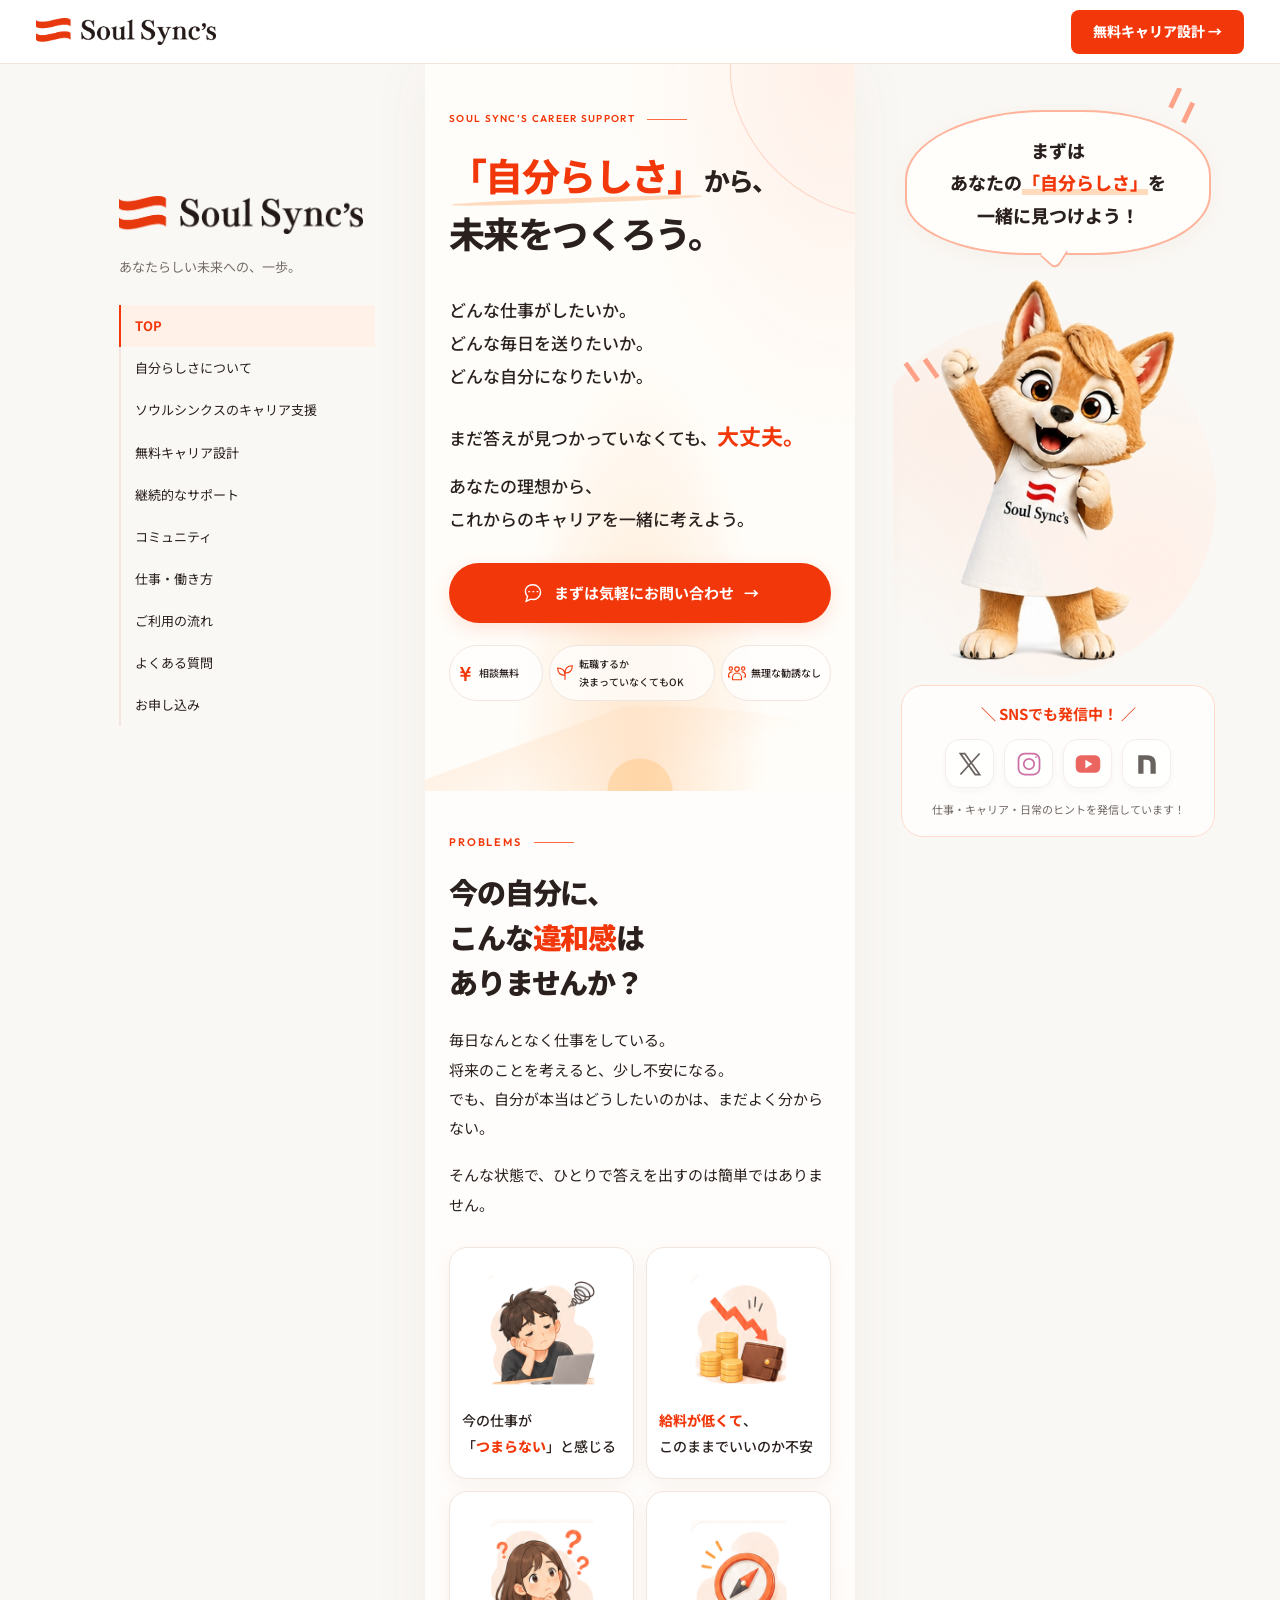
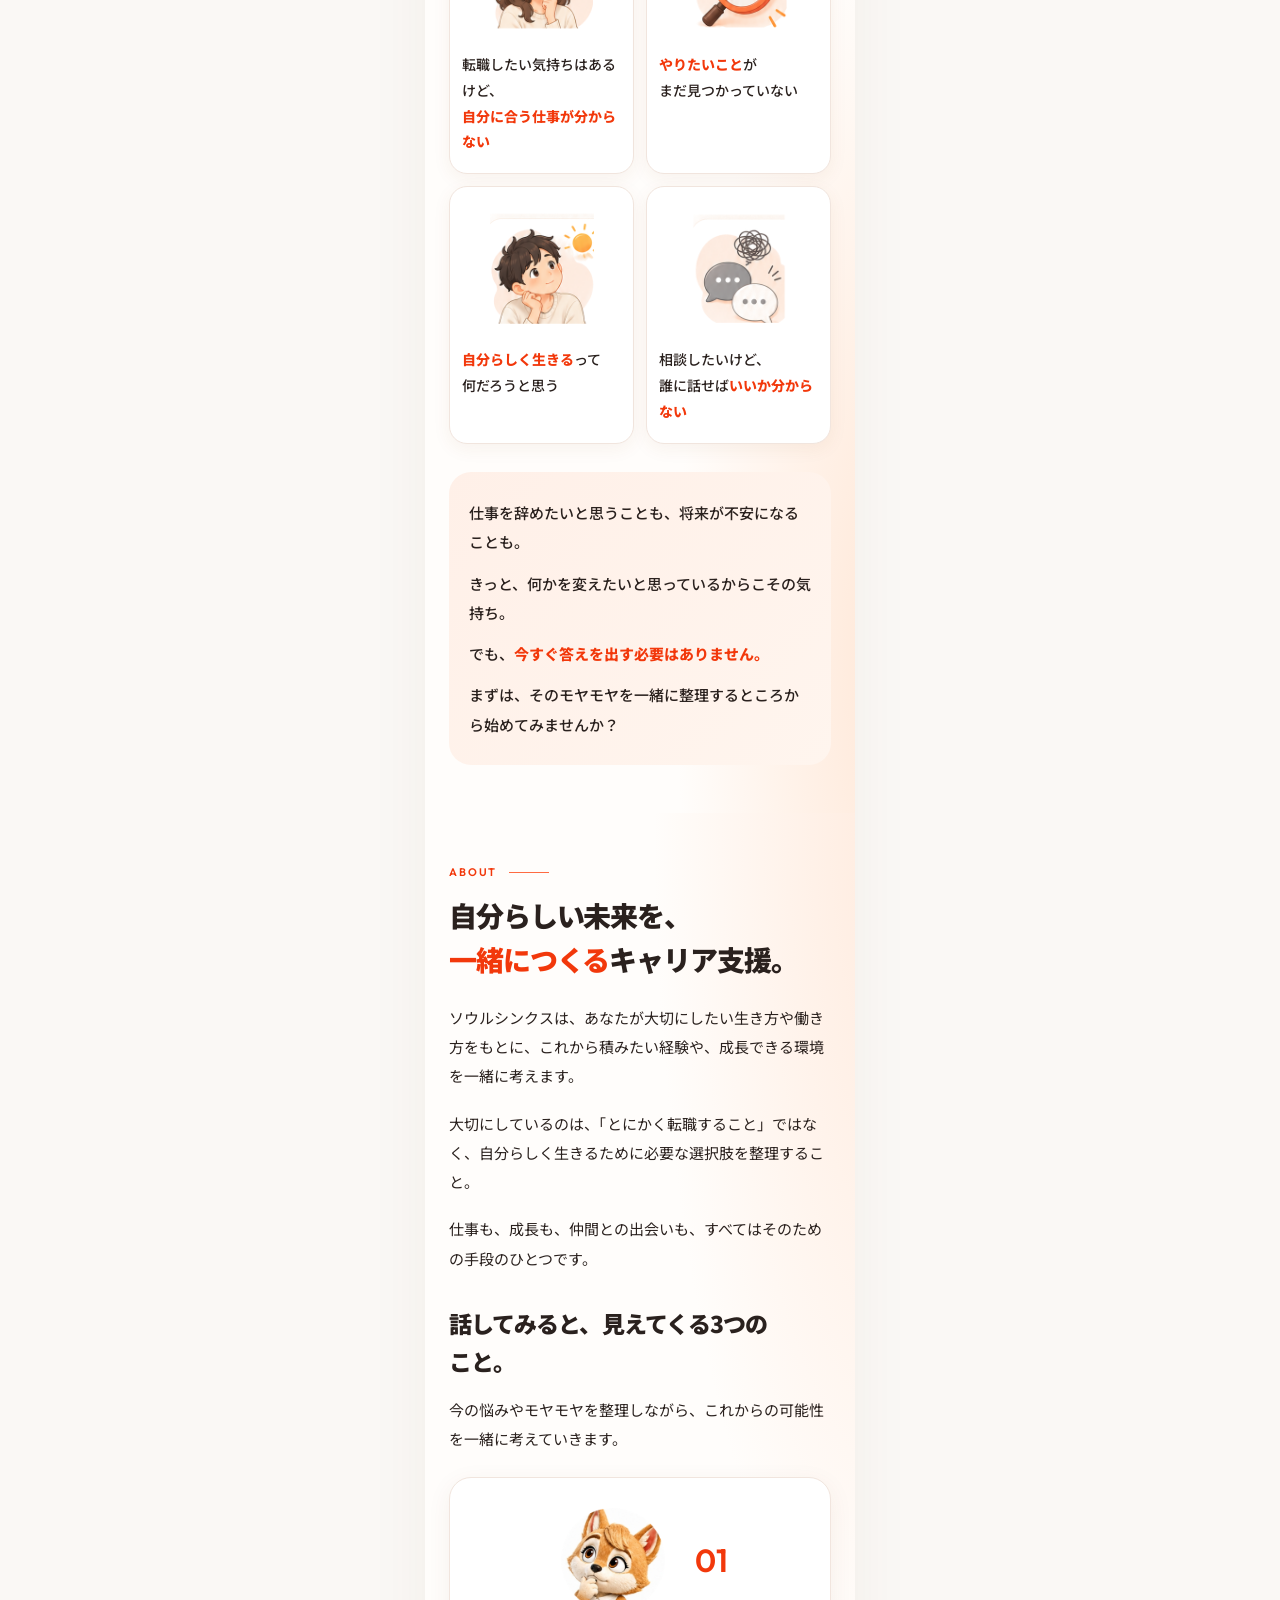
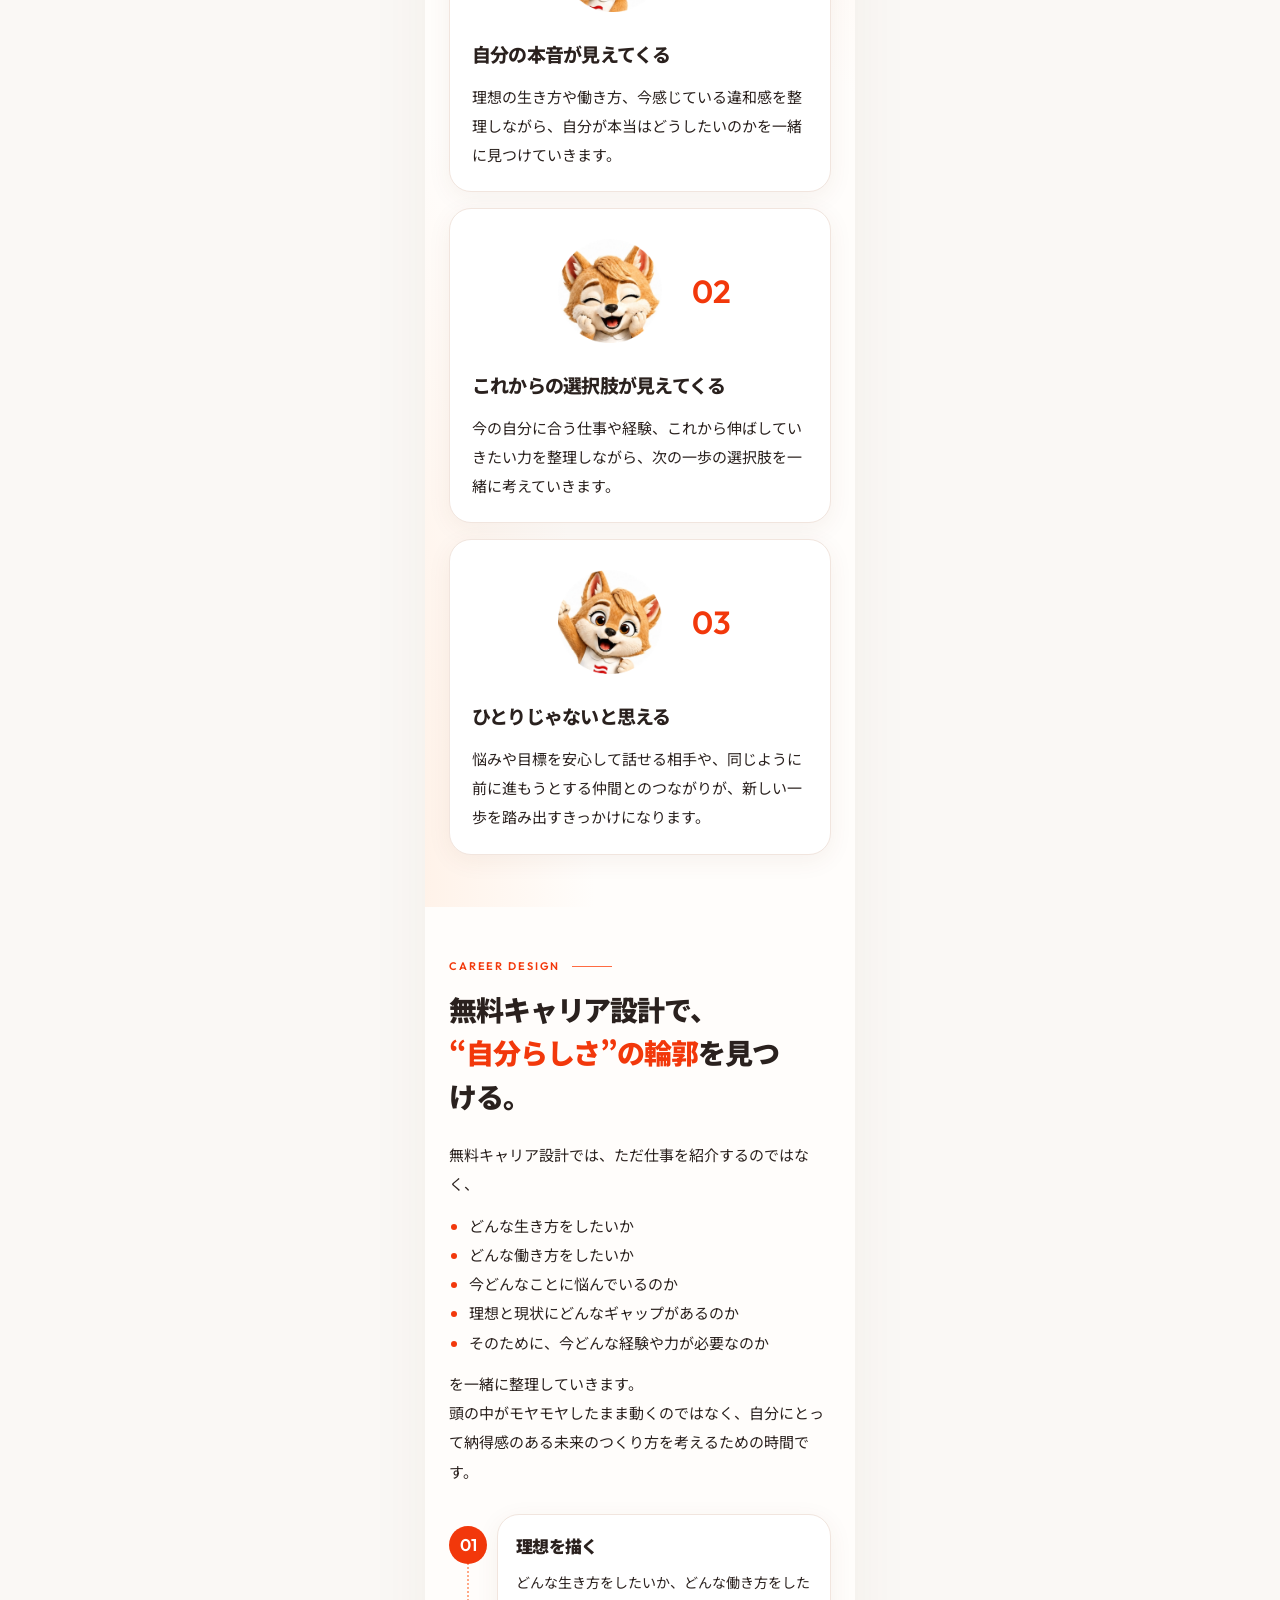
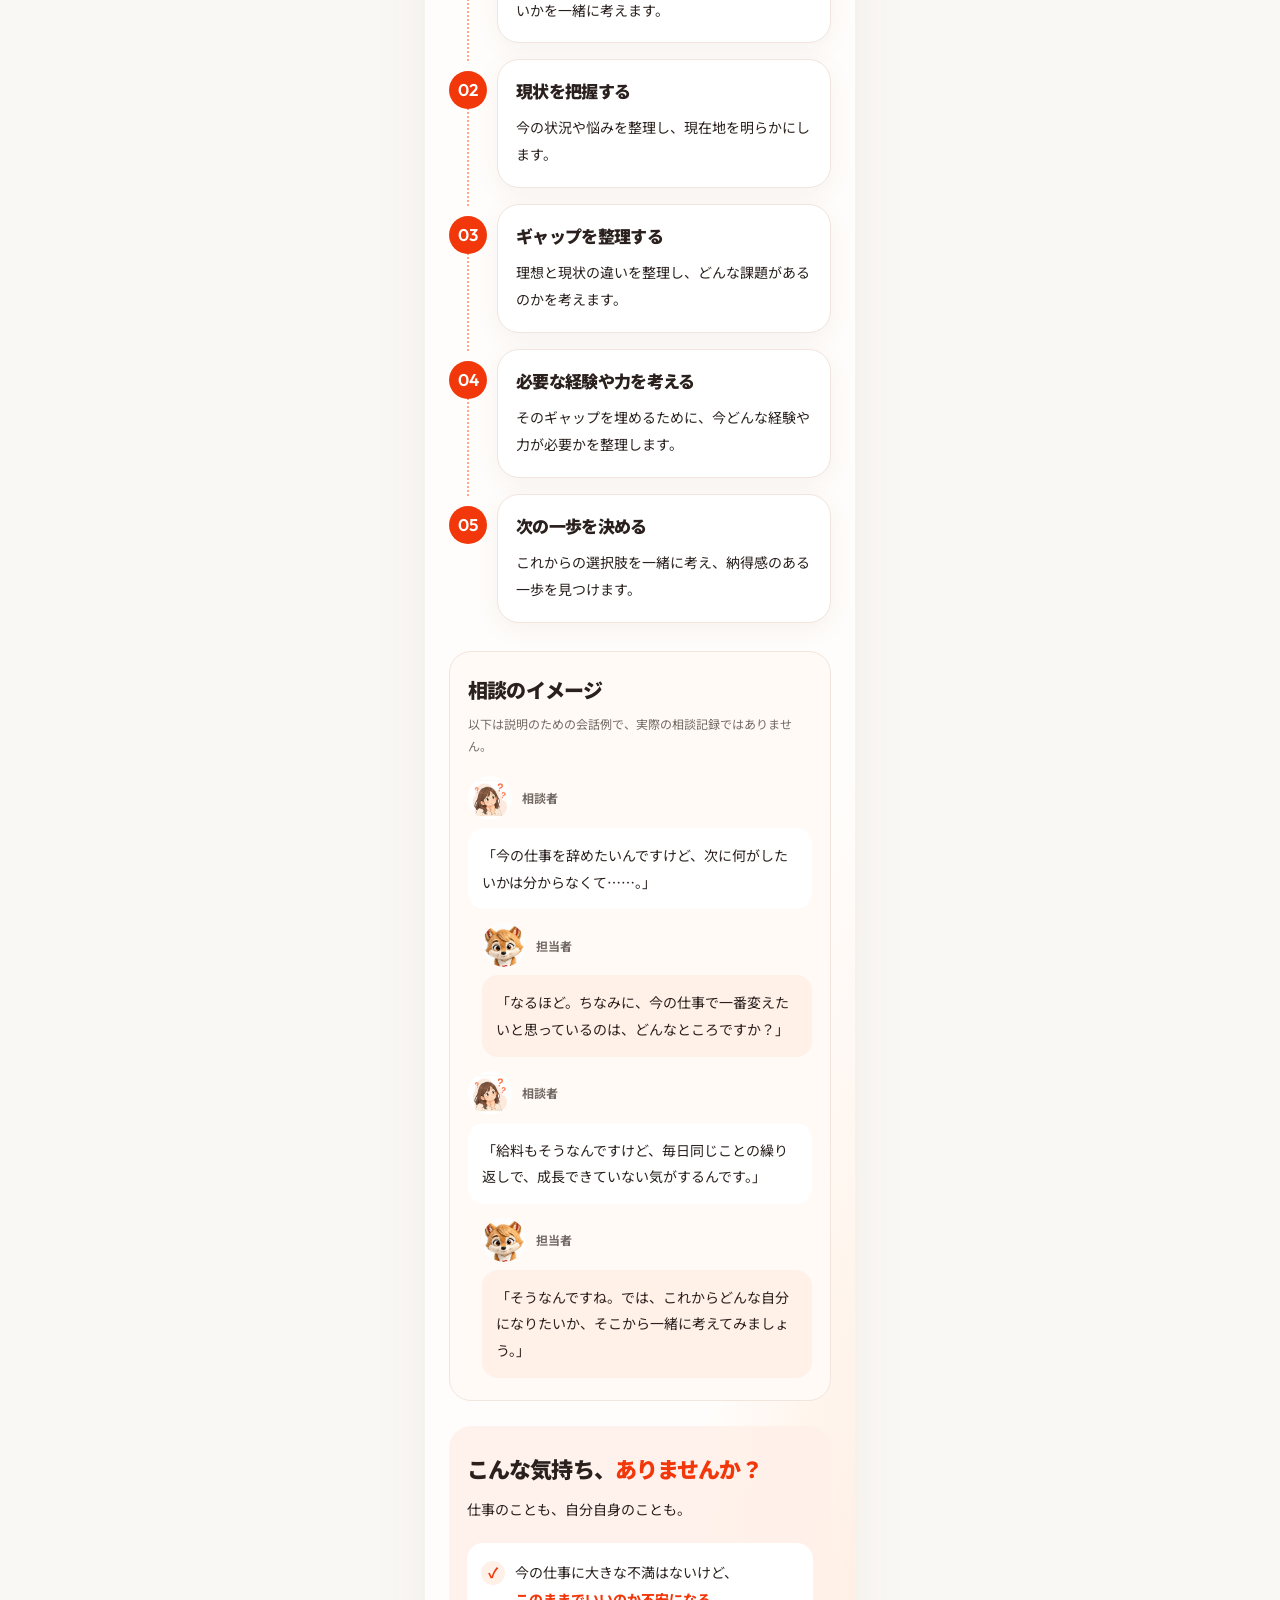
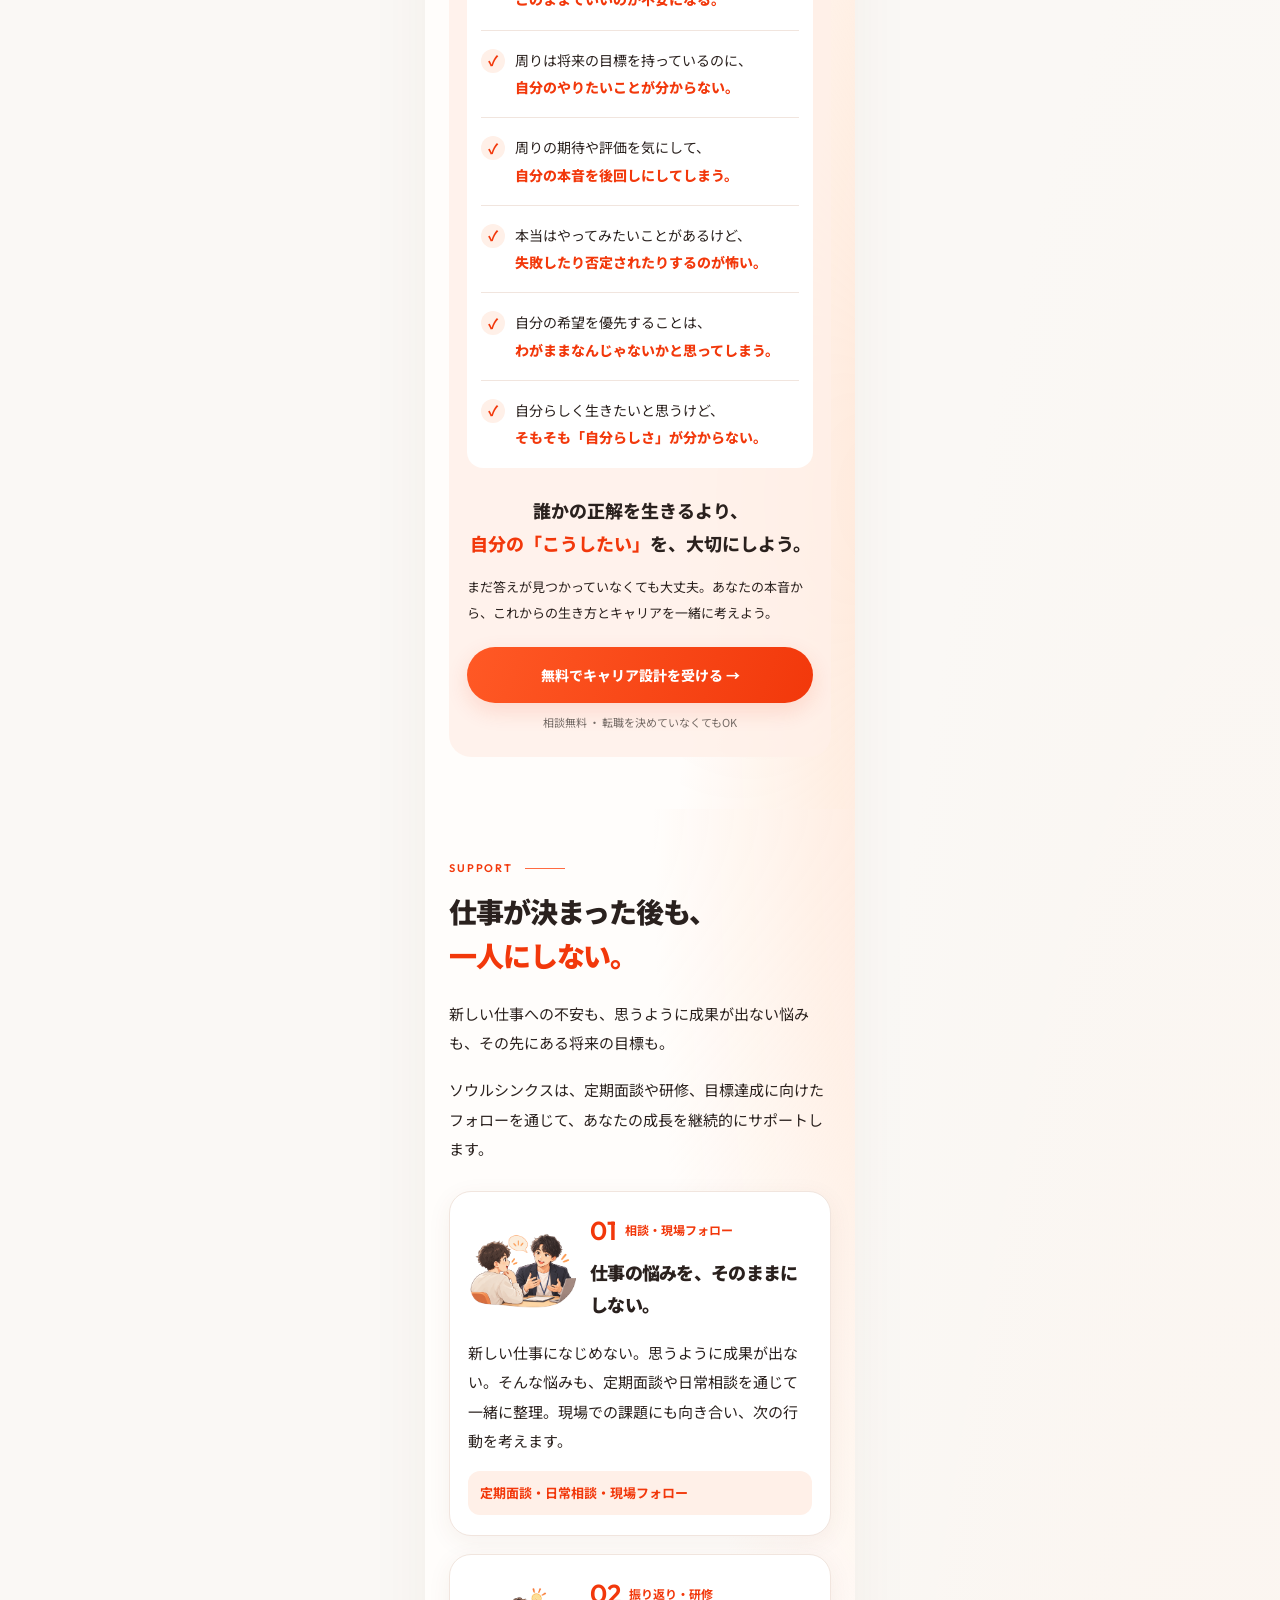
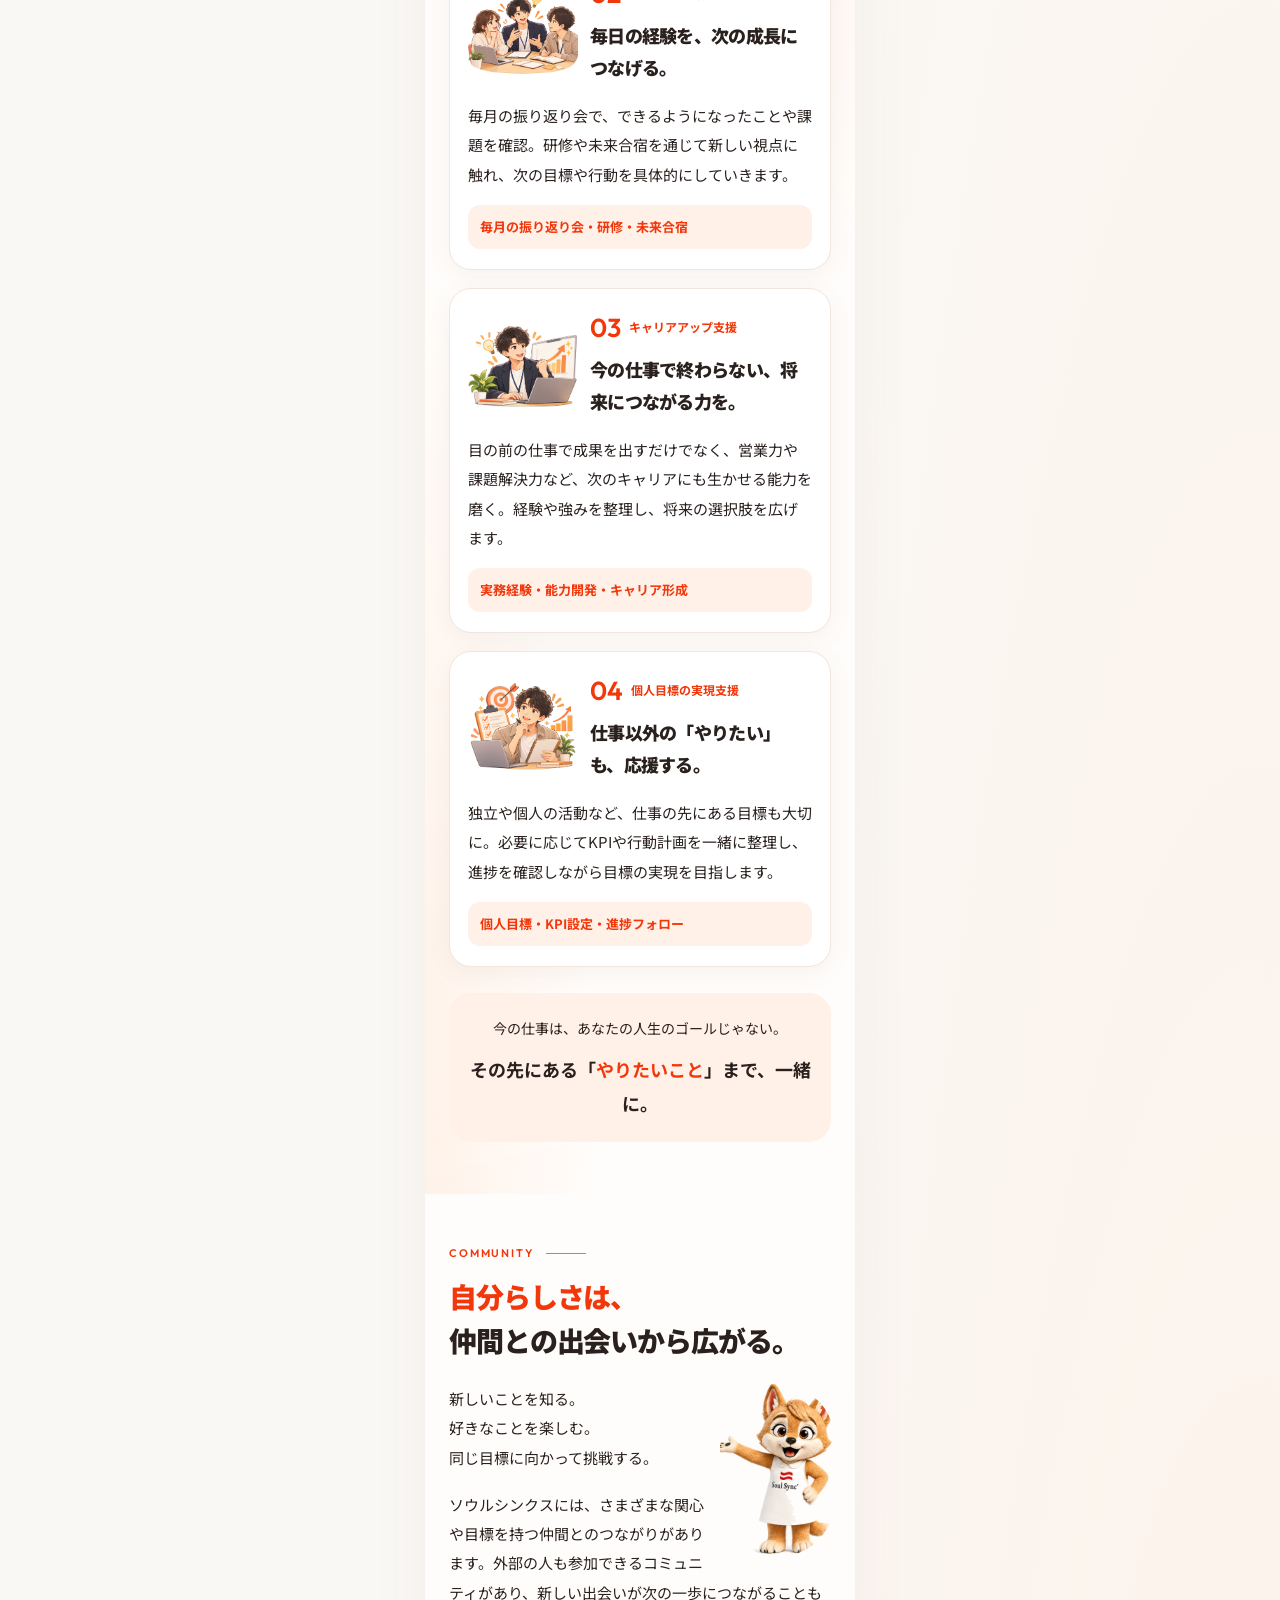
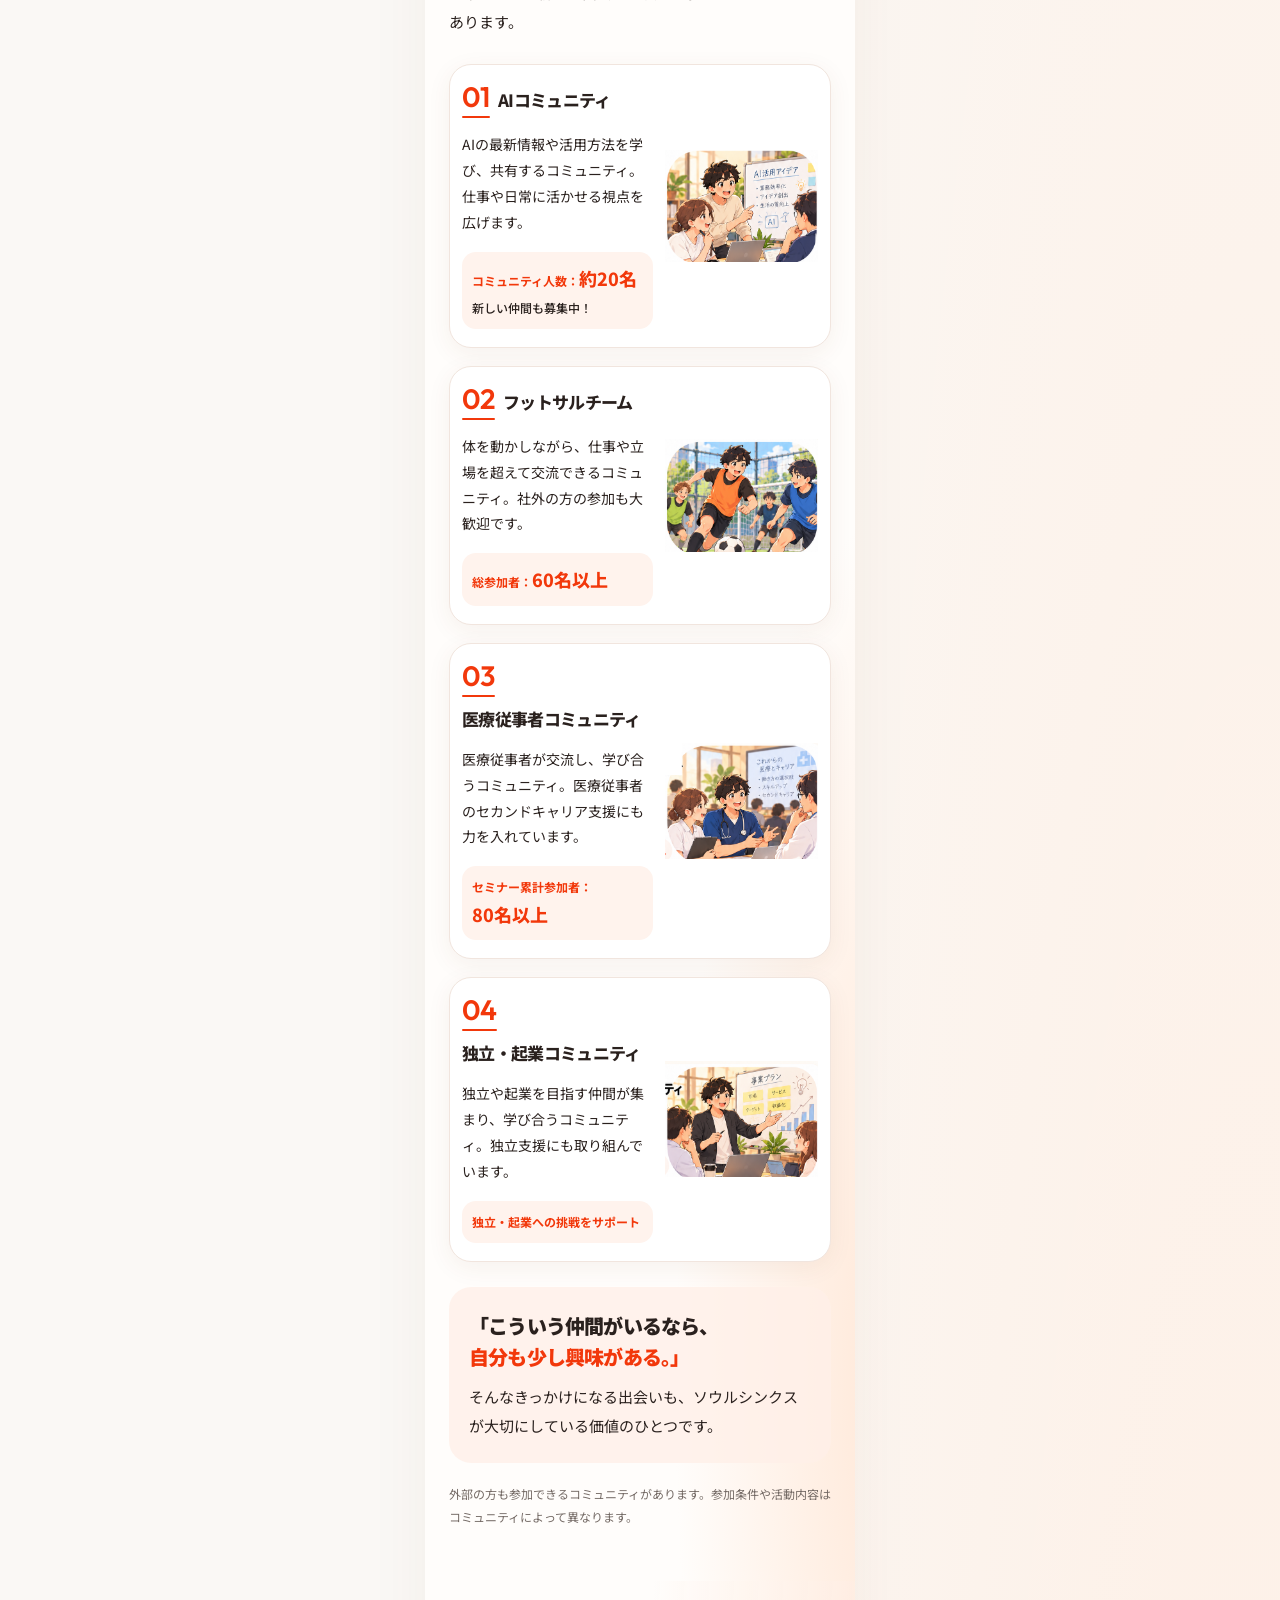
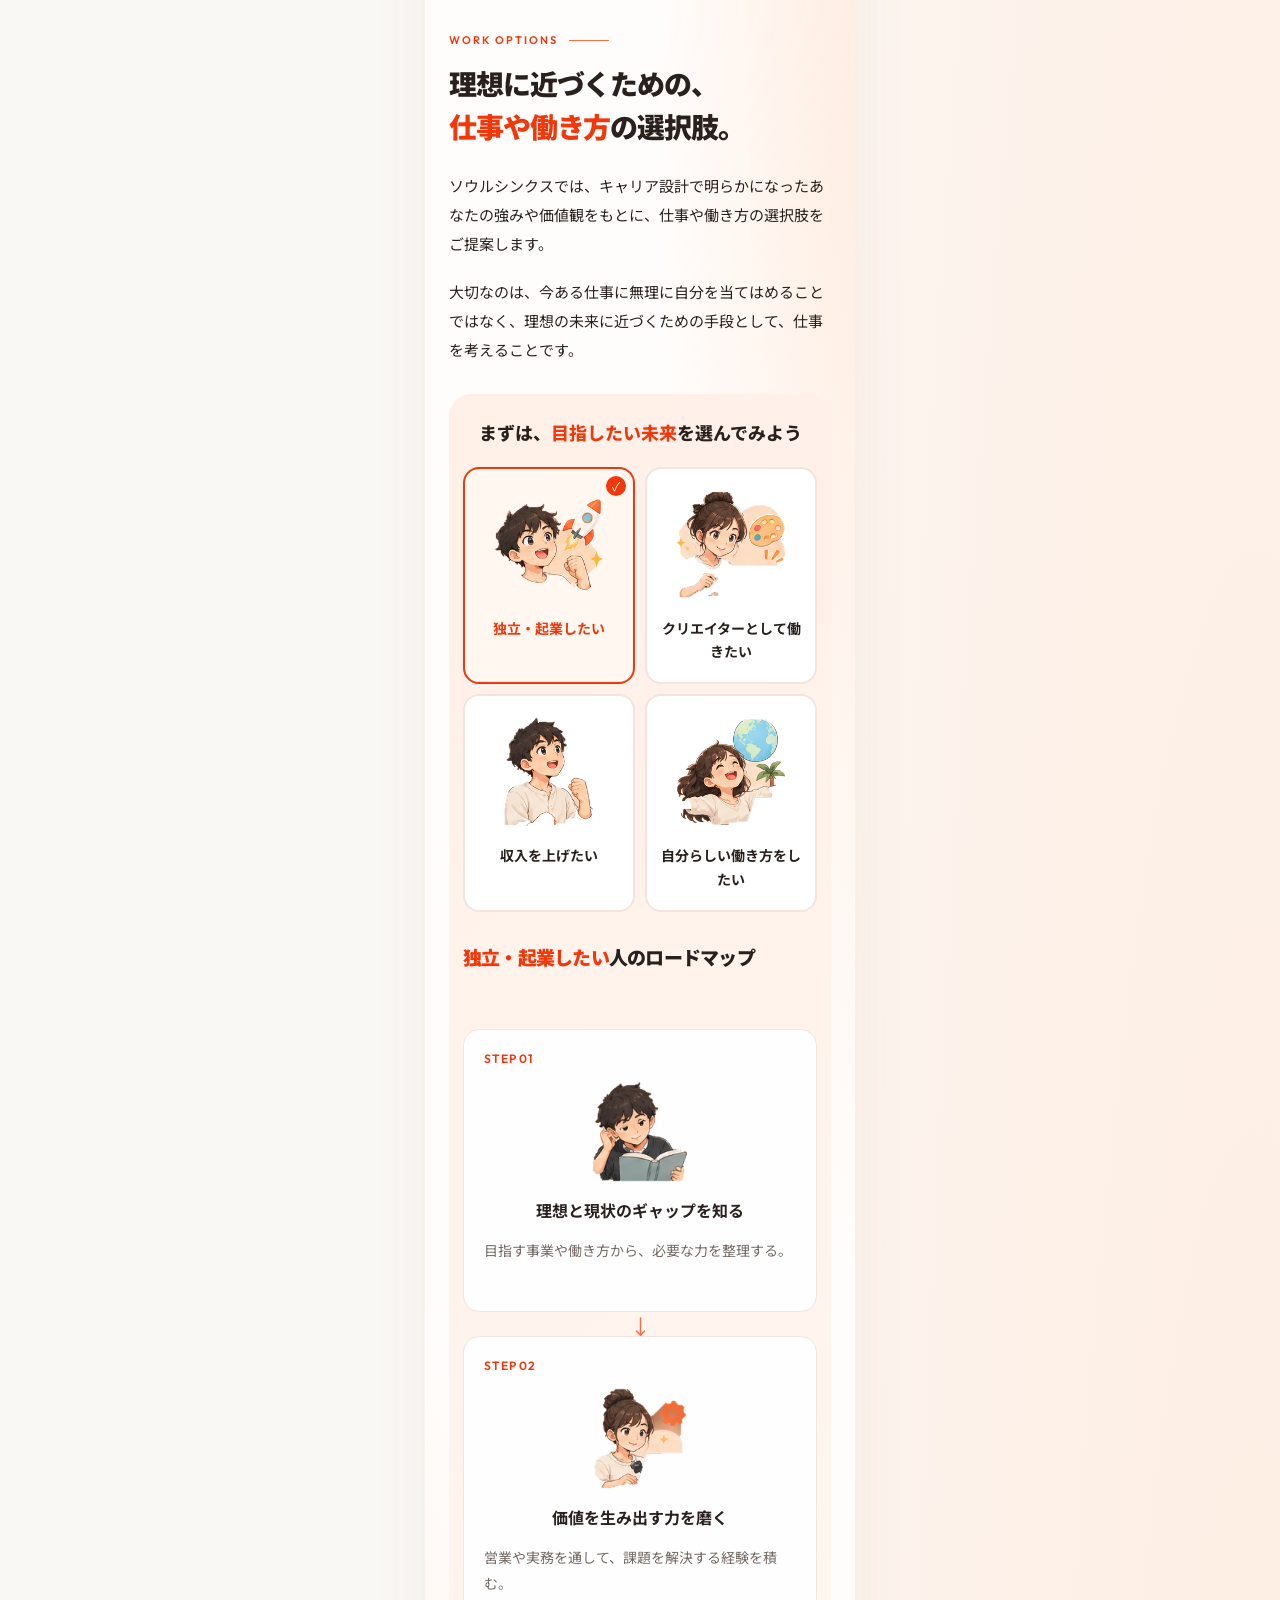
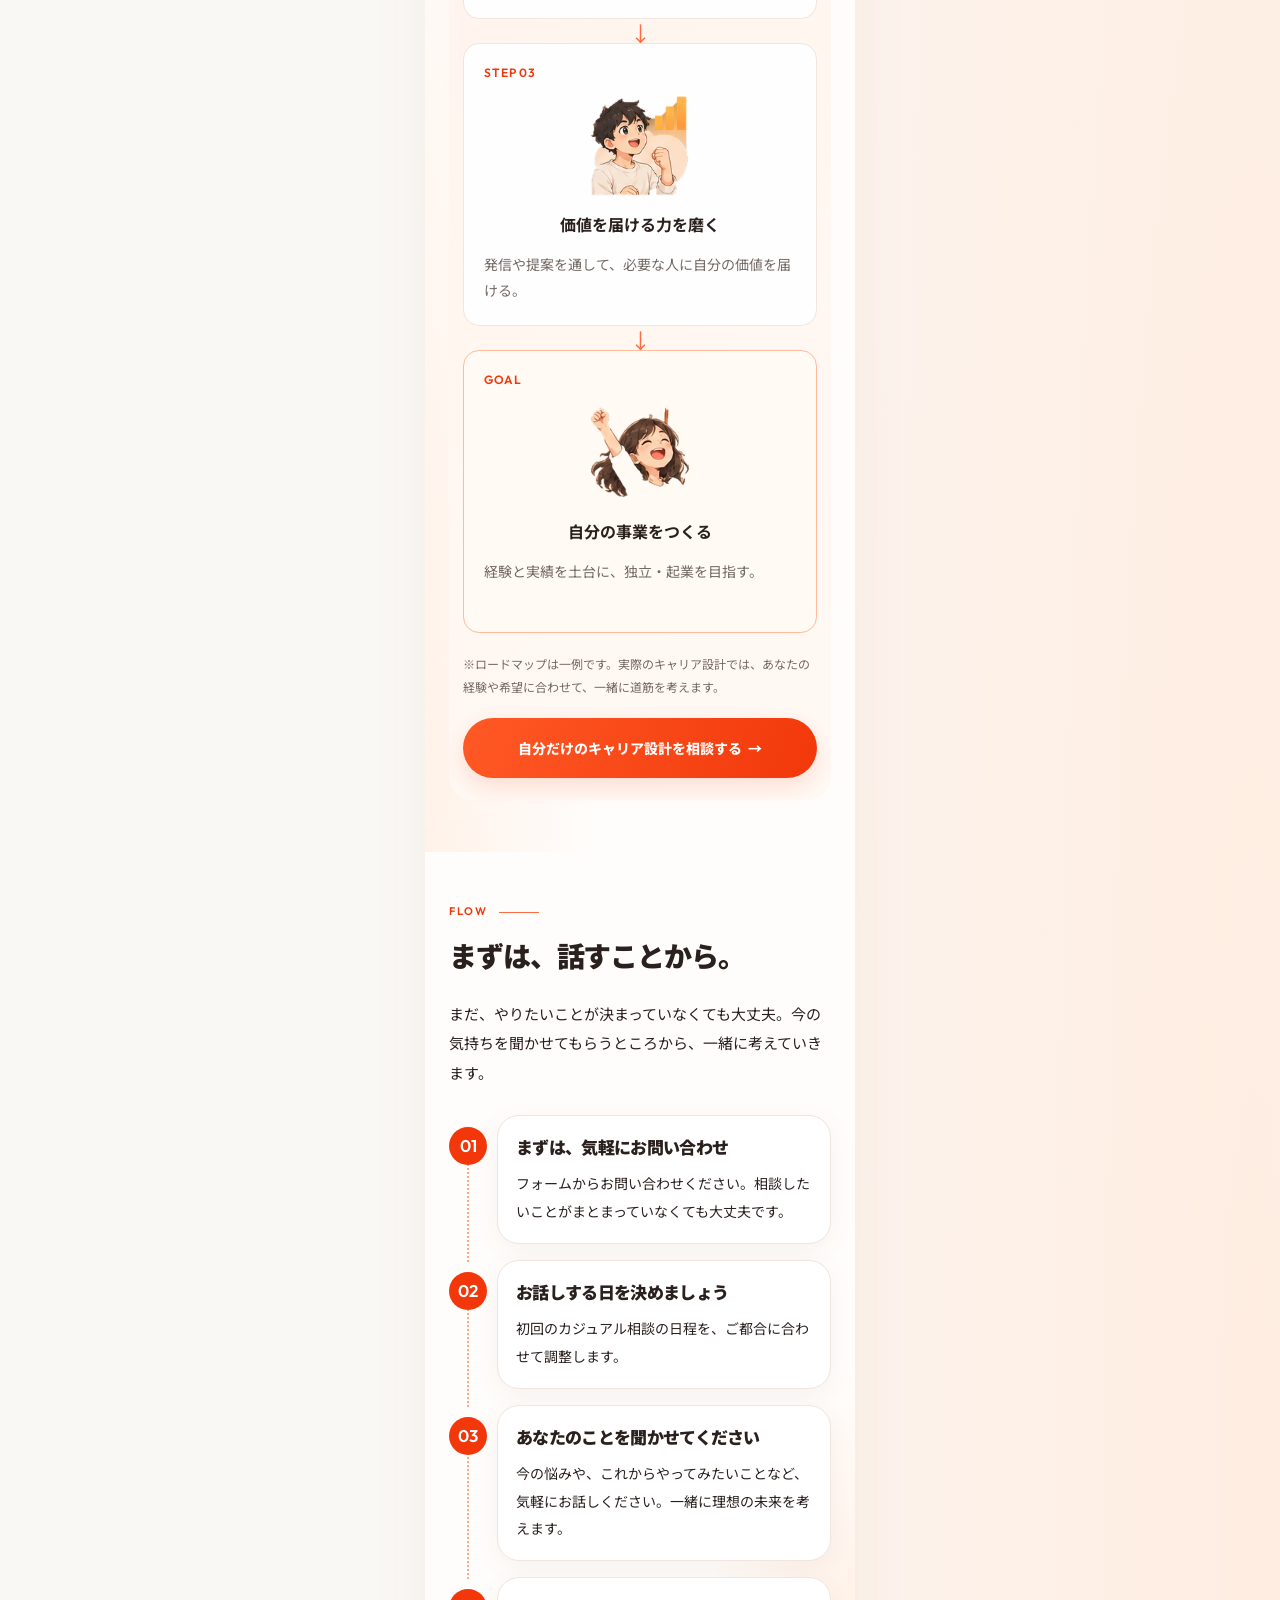
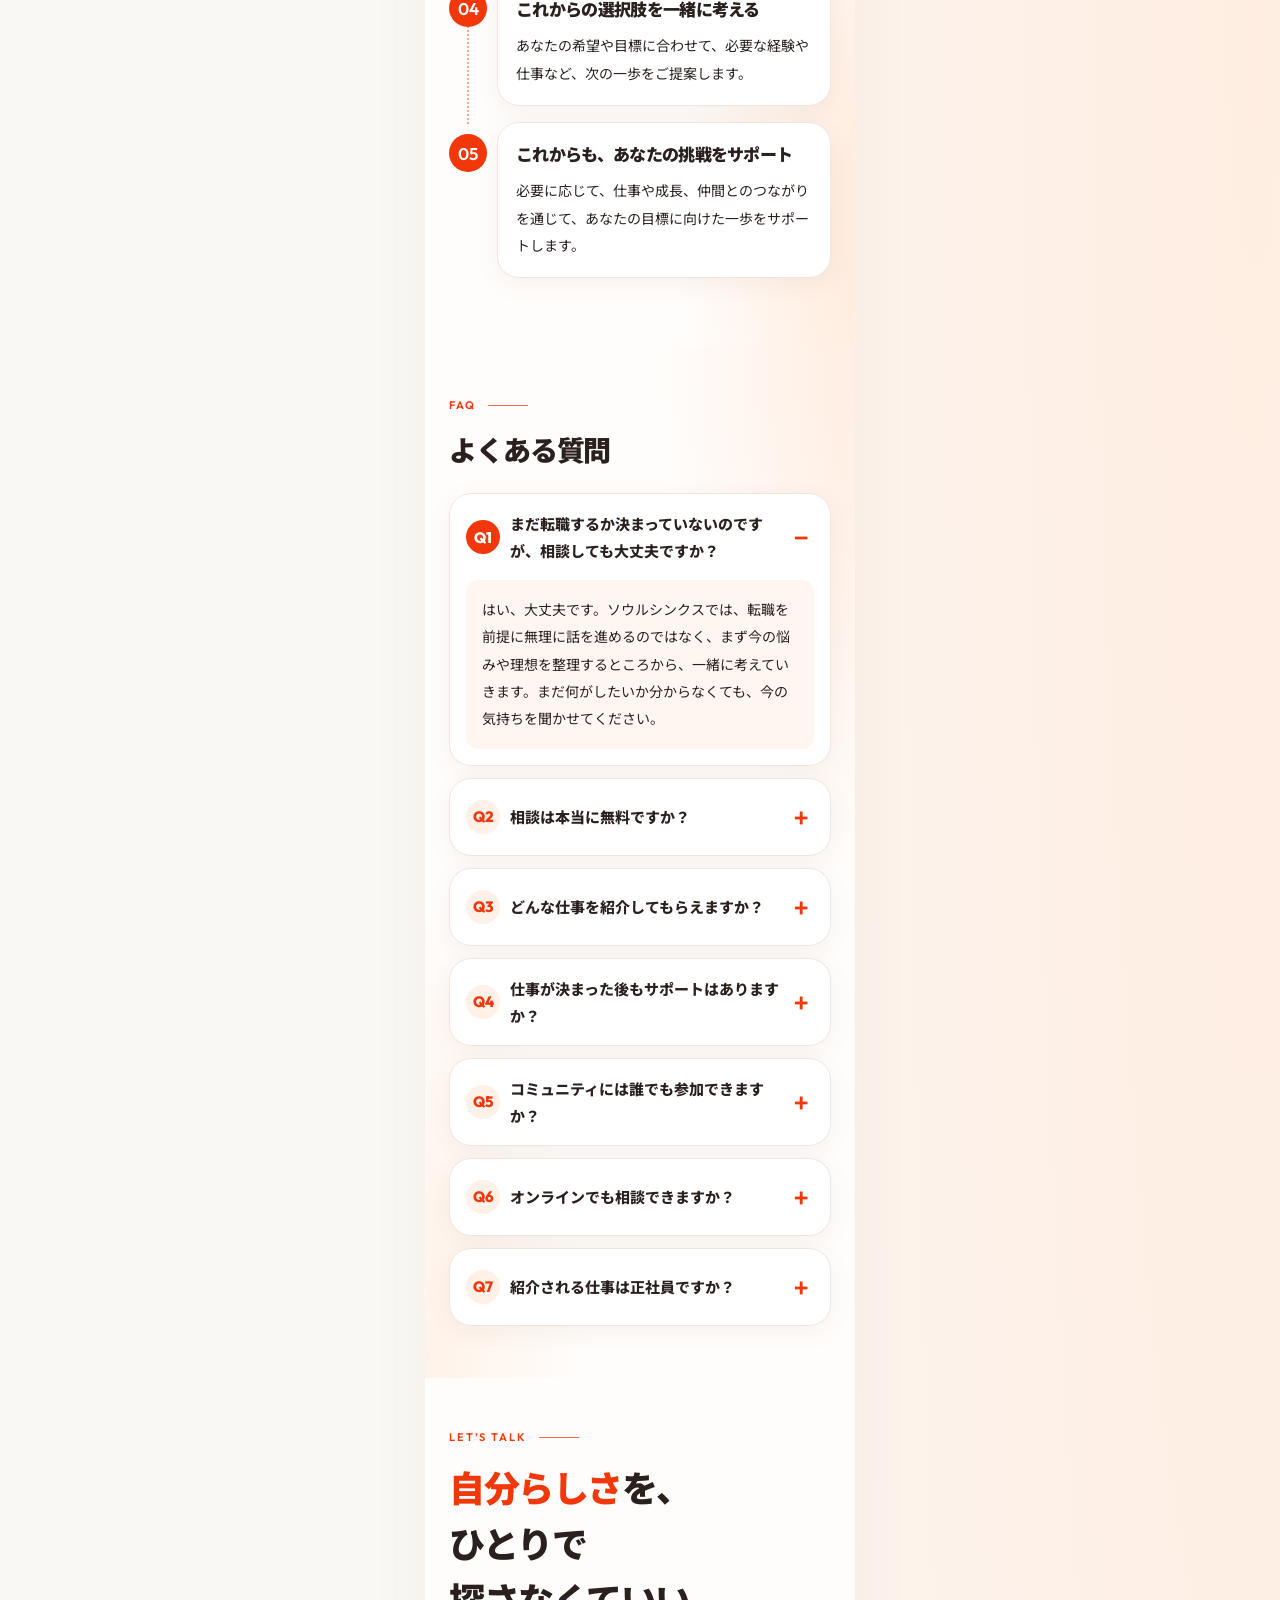
==== commit 86efe9dd: "Add files via upload" ====
--- a/index.html
+++ b/index.html
@@ -6,7 +6,7 @@
   <p class="section-label">SOUL SYNC’S CAREER SUPPORT</p>
   <div class="hero-main">
     <div class="hero-copy">
-      <h1 id="hero-heading" class="main-heading"><span class="hero-heading-line"><span class="hero-heading-accent">「自分らしさ」</span><span class="hero-heading-connect">から、</span></span><span class="hero-heading-question">未来をつくろう。</span></h1>
+      <h1 id="hero-heading" class="main-heading"><span class="hero-heading-line"><span class="hero-heading-accent"><span class="text-unit">「自分らしさ」</span></span><span class="hero-heading-connect">から、</span></span><span class="hero-heading-question">未来をつくろう。</span></h1>
       <p class="sub-copy">どんな仕事がしたいか。<br>どんな毎日を送りたいか。<br>どんな自分になりたいか。</p>
       <p class="reassurance-copy">まだ答えが見つかっていなくても、<span class="hero-reassurance-accent">大丈夫。</span></p>
       <p class="hero-future-copy">あなたの理想から、<br>これからのキャリアを一緒に考えよう。</p>
@@ -23,13 +23,24 @@
     <li><span class="hero-benefit-icon" aria-hidden="true"><svg viewBox="0 0 32 32" width="25" height="25" fill="none" stroke="currentColor" stroke-width="2"><path d="M16 28V15M16 20C5 20 3 12 3 7c10 0 13 6 13 13Zm0-4C16 6 22 3 29 3c0 9-5 13-13 13Z"/></svg></span><span>転職するか<br>決まっていなくてもOK</span></li>
     <li><span class="hero-benefit-icon" aria-hidden="true"><svg viewBox="0 0 32 32" width="25" height="25" fill="none" stroke="currentColor" stroke-width="2"><circle cx="16" cy="9" r="4"/><path d="M8 28v-4a8 8 0 0 1 16 0v4Zm-4-5H1v-3a6 6 0 0 1 7-6m20 9h3v-3a6 6 0 0 0-7-6"/><circle cx="5" cy="8" r="3"/><circle cx="27" cy="8" r="3"/></svg></span><span>無理な勧誘なし</span></li>
   </ul>
+
+  <div class="hero-mobile">
+    <h1 class="hero-mobile-heading"><span><em><span class="text-unit">「自分らしさ」</span></em><small>から、</small></span><span>未来をつくろう。</span></h1>
+    <p class="hero-mobile-subcopy">理想の生き方から考える、<br>あなただけの<span class="text-unit">キャリア設計</span>。</p>
+    <div class="hero-mobile-scene"><p class="hero-mobile-message">まだ答えが<br>見つかっていなくても、<br><strong>大丈夫。</strong></p><img src="./assets/images/mascot/think-chan-mobile-cheer.png" width="1024" height="1536" fetchpriority="high" alt="ガッツポーズで応援するシンクちゃん"></div>
+    <a class="btn btn-primary hero-mobile-button" href="#application"><span class="hero-cta-icon" aria-hidden="true"><svg viewBox="0 0 32 32" width="26" height="26" fill="none" stroke="currentColor" stroke-width="2" aria-hidden="true"><path d="M27 15c0 7-7 12-14 10l-7 3 2-7C1 12 7 4 16 4c6 0 11 5 11 11Z"/><path d="M10 14h1m5 0h1m5 0h1" stroke-linecap="round"/></svg></span><span>まずは無料でキャリア設計してみる</span><span aria-hidden="true">→</span></a><ul class="hero-mobile-benefits" aria-label="無料相談の特徴">
+    <li><span class="hero-mobile-benefit-icon" aria-hidden="true">¥</span><span>相談無料</span></li>
+    <li><span class="hero-mobile-benefit-icon" aria-hidden="true"><svg viewBox="0 0 32 32" width="25" height="25" fill="none" stroke="currentColor" stroke-width="2"><path d="M16 28V15M16 20C5 20 3 12 3 7c10 0 13 6 13 13Zm0-4C16 6 22 3 29 3c0 9-5 13-13 13Z"/></svg></span><span>転職未定でもOK</span></li>
+    <li><span class="hero-mobile-benefit-icon" aria-hidden="true"><svg viewBox="0 0 32 32" width="25" height="25" fill="none" stroke="currentColor" stroke-width="2"><circle cx="16" cy="9" r="4"/><path d="M8 28v-4a8 8 0 0 1 16 0v4Zm-4-5H1v-3a6 6 0 0 1 7-6m20 9h3v-3a6 6 0 0 0-7-6"/><circle cx="5" cy="8" r="3"/><circle cx="27" cy="8" r="3"/></svg></span><span>無理な勧誘なし</span></li>
+  </ul>
+</div>
 </section><section id="problems" class="section problems-section" aria-labelledby="problems-heading">
   <p class="section-label">PROBLEMS</p>
   <h2 id="problems-heading" class="section-heading problems-heading">今の自分に、<br><span>こんな<em>違和感</em>は</span><wbr><span>ありませんか？</span></h2>
   <div class="problems-intro"><p>毎日なんとなく仕事をしている。<br>将来のことを考えると、少し不安になる。<br>でも、自分が本当はどうしたいのかは、まだよく分からない。</p><p>そんな状態で、ひとりで答えを出すのは簡単ではありません。</p></div>
-  <ul class="problems-cards"><li class="problems-card"><img class="problems-illustration" src="./assets/images/problems/01.png" alt="仕事に退屈を感じ、頬杖をつく人物" width="280" height="280" loading="lazy"><p>今の仕事が<br>「<strong>つまらない</strong>」と感じる</p></li><li class="problems-card"><img class="problems-illustration" src="./assets/images/problems/02.png" alt="下向きの矢印と硬貨、財布" width="280" height="280" loading="lazy"><p><strong>給料が低くて</strong>、<br>このままでいいのか不安</p></li><li class="problems-card"><img class="problems-illustration" src="./assets/images/problems/03.png" alt="転職について考え込む人物" width="280" height="280" loading="lazy"><p>転職したい気持ちはあるけど、<br><strong>自分に合う仕事が分からない</strong></p></li><li class="problems-card"><img class="problems-illustration" src="./assets/images/problems/04.png" alt="進む方向を探すコンパス" width="280" height="280" loading="lazy"><p><strong>やりたいこと</strong>が<br>まだ見つかっていない</p></li><li class="problems-card"><img class="problems-illustration" src="./assets/images/problems/05.png" alt="自分らしい未来を考える人物" width="280" height="280" loading="lazy"><p><strong>自分らしく生きる</strong>って<br>何だろうと思う</p></li><li class="problems-card"><img class="problems-illustration" src="./assets/images/problems/06.png" alt="相談への迷いを表す吹き出し" width="280" height="280" loading="lazy"><p>相談したいけど、<br>誰に話せば<strong>いいか分からない</strong></p></li></ul>
+  <ul class="problems-cards"><li class="problems-card"><img class="problems-illustration" src="./assets/images/problems/01.png" alt="仕事に退屈を感じ、頬杖をつく人物" width="280" height="280" loading="lazy"><p>今の仕事が<br>「<strong>つまらない</strong>」と感じる</p></li><li class="problems-card"><img class="problems-illustration" src="./assets/images/problems/02.png" alt="下向きの矢印と硬貨、財布" width="280" height="280" loading="lazy"><p><strong>給料が低くて</strong>、<br>このままでいいのか不安</p></li><li class="problems-card"><img class="problems-illustration" src="./assets/images/problems/03.png" alt="転職について考え込む人物" width="280" height="280" loading="lazy"><p>転職したい気持ちはあるけど、<br><strong>自分に合う仕事が分からない</strong></p></li><li class="problems-card"><img class="problems-illustration" src="./assets/images/problems/04.png" alt="進む方向を探すコンパス" width="280" height="280" loading="lazy"><p><strong><span class="text-unit">やりたいこと</span></strong>が<br>まだ見つかっていない</p></li><li class="problems-card"><img class="problems-illustration" src="./assets/images/problems/05.png" alt="自分らしい未来を考える人物" width="280" height="280" loading="lazy"><p><strong>自分らしく生きる</strong>って<br>何だろうと思う</p></li><li class="problems-card"><img class="problems-illustration" src="./assets/images/problems/06.png" alt="相談への迷いを表す吹き出し" width="280" height="280" loading="lazy"><p>相談したいけど、<br>誰に話せば<strong>いいか分からない</strong></p></li></ul>
   <div class="problems-conclusion"><p>仕事を辞めたいと思うことも、将来が不安になることも。</p><p>きっと、何かを変えたいと思っているからこその気持ち。</p><p>でも、<strong>今すぐ答えを出す必要はありません。</strong></p><p>まずは、そのモヤモヤを一緒に整理するところから始めてみませんか？</p></div>
-</section><section id="about" class="section"><p class="section-label">ABOUT</p><h2 class="section-heading">自分らしい未来を、<br><em>一緒につくる</em>キャリア支援。</h2><p>ソウルシンクスは、あなたが大切にしたい生き方や働き方をもとに、これから積みたい経験や、成長できる環境を一緒に考えます。</p><p>大切にしているのは、「とにかく転職すること」ではなく、自分らしく生きるために必要な選択肢を整理すること。</p><p>仕事も、成長も、仲間との出会いも、すべてはそのための手段のひとつです。</p><div class="about-values"><h3 class="about-values-heading">話してみると、見えてくる3つのこと。</h3><p class="about-values-intro">今の悩みやモヤモヤを整理しながら、これからの可能性を一緒に考えていきます。</p><div class="card-grid about-values-grid"><article class="card about-value-card"><div class="card-content"><div class="about-value-top"><span class="about-value-image"><img src="./assets/images/about/01_thinking.png" alt="考えているシンクちゃん" width="500" height="500" loading="lazy"></span><span class="number">01</span></div><h4>自分の本音が見えてくる</h4><p>理想の生き方や働き方、今感じている違和感を整理しながら、自分が本当はどうしたいのかを一緒に見つけていきます。</p></div></article><article class="card about-value-card"><div class="card-content"><div class="about-value-top"><span class="about-value-image"><img src="./assets/images/about/02_happy.png" alt="大喜びしているシンクちゃん" width="500" height="500" loading="lazy"></span><span class="number">02</span></div><h4>これからの選択肢が見えてくる</h4><p>今の自分に合う仕事や経験、これから伸ばしていきたい力を整理しながら、次の一歩の選択肢を一緒に考えていきます。</p></div></article><article class="card about-value-card"><div class="card-content"><div class="about-value-top"><span class="about-value-image"><img src="./assets/images/about/03_cheer.png" alt="ガッツポーズをするシンクちゃん" width="500" height="500" loading="lazy"></span><span class="number">03</span></div><h4>ひとりじゃないと思える</h4><p>悩みや目標を安心して話せる相手や、同じように前に進もうとする仲間とのつながりが、新しい一歩を踏み出すきっかけになります。</p></div></article></div></div></section><section id="career" class="section"><p class="section-label">CAREER DESIGN</p><h2 class="section-heading">無料キャリア設計で、<br><em>“自分らしさ”の輪郭</em>を見つける。</h2><p>無料キャリア設計では、ただ仕事を紹介するのではなく、</p><ul class="bullet-list"><li>どんな生き方をしたいか</li><li>どんな働き方をしたいか</li><li>今どんなことに悩んでいるのか</li><li>理想と現状にどんなギャップがあるのか</li><li>そのために、今どんな経験や力が必要なのか</li></ul><p>を一緒に整理していきます。<br>頭の中がモヤモヤしたまま動くのではなく、自分にとって納得感のある未来のつくり方を考えるための時間です。</p><ol class="timeline"><li><span class="step-number">01</span><div class="card"><h3>理想を描く</h3><p>どんな生き方をしたいか、どんな働き方をしたいかを一緒に考えます。</p></div></li><li><span class="step-number">02</span><div class="card"><h3>現状を把握する</h3><p>今の状況や悩みを整理し、現在地を明らかにします。</p></div></li><li><span class="step-number">03</span><div class="card"><h3>ギャップを整理する</h3><p>理想と現状の違いを整理し、どんな課題があるのかを考えます。</p></div></li><li><span class="step-number">04</span><div class="card"><h3>必要な経験や力を考える</h3><p>そのギャップを埋めるために、今どんな経験や力が必要かを整理します。</p></div></li><li><span class="step-number">05</span><div class="card"><h3>次の一歩を決める</h3><p>これからの選択肢を一緒に考え、納得感のある一歩を見つけます。</p></div></li></ol><div class="career-conversation" aria-labelledby="conversation-heading"><h3 id="conversation-heading">相談のイメージ</h3><p class="note">以下は説明のための会話例で、実際の相談記録ではありません。</p><dl><div class="conversation-visitor"><dt><span class="conversation-avatar"><img src="./assets/images/problems/03.png" width="280" height="280" alt="" loading="lazy"></span>相談者</dt><dd>「今の仕事を辞めたいんですけど、次に何がしたいかは分からなくて……。」</dd></div><div class="conversation-advisor"><dt><span class="conversation-avatar"><img src="./assets/images/mascot/think-chan-bow-icon.png" width="500" height="500" alt="" loading="lazy"></span>担当者</dt><dd>「なるほど。ちなみに、今の仕事で一番変えたいと思っているのは、どんなところですか？」</dd></div><div class="conversation-visitor"><dt><span class="conversation-avatar"><img src="./assets/images/problems/03.png" width="280" height="280" alt="" loading="lazy"></span>相談者</dt><dd>「給料もそうなんですけど、毎日同じことの繰り返しで、成長できていない気がするんです。」</dd></div><div class="conversation-advisor"><dt><span class="conversation-avatar"><img src="./assets/images/mascot/think-chan-bow-icon.png" width="500" height="500" alt="" loading="lazy"></span>担当者</dt><dd>「そうなんですね。では、これからどんな自分になりたいか、そこから一緒に考えてみましょう。」</dd></div></dl></div><div class="callout career-empathy"><h3>こんな気持ち、<em>ありませんか？</em></h3><p class="career-empathy-lead">仕事のことも、自分自身のことも。</p><ul class="career-empathy-list"><li><span class="career-empathy-check" aria-hidden="true">✓</span><span>今の仕事に大きな不満はないけど、<strong>このままでいいのか不安になる。</strong></span></li><li><span class="career-empathy-check" aria-hidden="true">✓</span><span>周りは将来の目標を持っているのに、<strong>自分のやりたいことが分からない。</strong></span></li><li><span class="career-empathy-check" aria-hidden="true">✓</span><span>周りの期待や評価を気にして、<strong>自分の本音を後回しにしてしまう。</strong></span></li><li><span class="career-empathy-check" aria-hidden="true">✓</span><span>本当はやってみたいことがあるけど、<strong>失敗したり否定されたりするのが怖い。</strong></span></li><li><span class="career-empathy-check" aria-hidden="true">✓</span><span>自分の希望を優先することは、<strong>わがままなんじゃないかと思ってしまう。</strong></span></li><li><span class="career-empathy-check" aria-hidden="true">✓</span><span>自分らしく生きたいと思うけど、<strong>そもそも「自分らしさ」が分からない。</strong></span></li></ul><p class="career-empathy-message">誰かの正解を生きるより、<br><em>自分の「こうしたい」</em>を、大切にしよう。</p><p class="career-empathy-note">まだ答えが見つかっていなくても大丈夫。あなたの本音から、これからの生き方とキャリアを一緒に考えよう。</p><a class="btn btn-primary career-empathy-cta" href="#application">無料でキャリア設計を受ける →</a><p class="career-empathy-trust">相談無料 ・ 転職を決めていなくてもOK</p></div></section><section id="support" class="section"><p class="section-label">SUPPORT</p><h2 class="section-heading">仕事が決まった後も、<br><em>一人にしない。</em></h2><p>新しい仕事への不安も、思うように成果が出ない悩みも、その先にある将来の目標も。</p><p>ソウルシンクスは、定期面談や研修、目標達成に向けたフォローを通じて、あなたの成長を継続的にサポートします。</p><div class="card-grid support-cards"><article class="card support-card"><div class="support-card-top"><img class="support-illustration" src="./assets/images/support/01_support_consultation.png" width="1254" height="1254" alt="仕事の悩みを相談する二人" loading="lazy"><div class="support-card-heading"><div class="support-category"><span class="number">01</span><span>相談・現場フォロー</span></div><h3>仕事の悩みを、そのままにしない。</h3></div></div><p class="support-description">新しい仕事になじめない。思うように成果が出ない。そんな悩みも、定期面談や日常相談を通じて一緒に整理。現場での課題にも向き合い、次の行動を考えます。</p><p class="support-detail">定期面談・日常相談・現場フォロー</p></article><article class="card support-card"><div class="support-card-top"><img class="support-illustration" src="./assets/images/support/02_support_workshop.png" width="1254" height="1254" alt="仲間と振り返りや研修に取り組む様子" loading="lazy"><div class="support-card-heading"><div class="support-category"><span class="number">02</span><span>振り返り・研修</span></div><h3>毎日の経験を、次の成長につなげる。</h3></div></div><p class="support-description">毎月の振り返り会で、できるようになったことや課題を確認。研修や未来合宿を通じて新しい視点に触れ、次の目標や行動を具体的にしていきます。</p><p class="support-detail">毎月の振り返り会・研修・未来合宿</p></article><article class="card support-card"><div class="support-card-top"><img class="support-illustration" src="./assets/images/support/03_support_growth.png" width="1254" height="1254" alt="成長を表すグラフと前向きな人物" loading="lazy"><div class="support-card-heading"><div class="support-category"><span class="number">03</span><span>キャリアアップ支援</span></div><h3>今の仕事で終わらない、将来につながる力を。</h3></div></div><p class="support-description">目の前の仕事で成果を出すだけでなく、営業力や課題解決力など、次のキャリアにも生かせる能力を磨く。経験や強みを整理し、将来の選択肢を広げます。</p><p class="support-detail">実務経験・能力開発・キャリア形成</p></article><article class="card support-card"><div class="support-card-top"><img class="support-illustration" src="./assets/images/support/04_support_kpi_follow.png" width="1254" height="1254" alt="目標と行動計画を考える人物" loading="lazy"><div class="support-card-heading"><div class="support-category"><span class="number">04</span><span>個人目標の実現支援</span></div><h3>仕事以外の「やりたい」も、応援する。</h3></div></div><p class="support-description">独立や個人の活動など、仕事の先にある目標も大切に。必要に応じてKPIや行動計画を一緒に整理し、進捗を確認しながら目標の実現を目指します。</p><p class="support-detail">個人目標・KPI設定・進捗フォロー</p></article></div><div class="support-closing"><p>今の仕事は、あなたの人生のゴールじゃない。</p><p><strong>その先にある「<em>やりたいこと</em>」まで、一緒に。</strong></p></div></section><section id="community" class="section" data-mascot="true"><p class="section-label">COMMUNITY</p><h2 class="section-heading"><em>自分らしさは、</em><br>仲間との出会いから広がる。</h2><img class="mascot" loading="lazy" decoding="async" src="./assets/images/mascot/think-chan-guide.png" width="302" height="454" alt="案内するシンクちゃん"><p>新しいことを知る。<br>好きなことを楽しむ。<br>同じ目標に向かって挑戦する。</p><p>ソウルシンクスには、さまざまな関心や目標を持つ仲間とのつながりがあります。外部の人も参加できるコミュニティがあり、新しい出会いが次の一歩につながることもあります。</p><div class="community-cards">
+</section><section id="about" class="section"><p class="section-label">ABOUT</p><h2 class="section-heading"><span class="text-unit">自分らしい未来を、</span><br><em><span class="text-unit">一緒につくる</span></em><span class="text-unit">キャリア支援</span>。</h2><p>ソウルシンクスは、あなたが大切にしたい生き方や働き方をもとに、これから積みたい経験や、成長できる環境を一緒に考えます。</p><p>大切にしているのは、「とにかく転職すること」ではなく、自分らしく生きるために必要な選択肢を整理すること。</p><p>仕事も、成長も、仲間との出会いも、すべてはそのための手段のひとつです。</p><div class="about-values"><h3 class="about-values-heading">話してみると、見えてくる3つのこと。</h3><p class="about-values-intro">今の悩みやモヤモヤを整理しながら、これからの可能性を一緒に考えていきます。</p><div class="card-grid about-values-grid"><article class="card about-value-card"><div class="card-content"><div class="about-value-top"><span class="about-value-image"><img src="./assets/images/about/01_thinking.png" alt="考えているシンクちゃん" width="500" height="500" loading="lazy"></span><span class="number">01</span></div><h4>自分の本音が見えてくる</h4><p>理想の生き方や働き方、今感じている違和感を整理しながら、自分が本当はどうしたいのかを一緒に見つけていきます。</p></div></article><article class="card about-value-card"><div class="card-content"><div class="about-value-top"><span class="about-value-image"><img src="./assets/images/about/02_happy.png" alt="大喜びしているシンクちゃん" width="500" height="500" loading="lazy"></span><span class="number">02</span></div><h4>これからの選択肢が見えてくる</h4><p>今の自分に合う仕事や経験、これから伸ばしていきたい力を整理しながら、次の一歩の選択肢を一緒に考えていきます。</p></div></article><article class="card about-value-card"><div class="card-content"><div class="about-value-top"><span class="about-value-image"><img src="./assets/images/about/03_cheer.png" alt="ガッツポーズをするシンクちゃん" width="500" height="500" loading="lazy"></span><span class="number">03</span></div><h4>ひとりじゃないと思える</h4><p>悩みや目標を安心して話せる相手や、同じように前に進もうとする仲間とのつながりが、新しい一歩を踏み出すきっかけになります。</p></div></article></div></div></section><section id="career" class="section"><p class="section-label">CAREER DESIGN</p><h2 class="section-heading"><span class="text-unit">無料キャリア設計で、</span><br><em><span class="text-unit">“自分らしさ”</span>の輪郭</em>を見つける。</h2><p>無料<span class="text-unit">キャリア設計</span>では、ただ仕事を紹介するのではなく、</p><ul class="bullet-list"><li>どんな生き方をしたいか</li><li>どんな働き方をしたいか</li><li>今どんなことに悩んでいるのか</li><li>理想と現状にどんなギャップがあるのか</li><li>そのために、今どんな経験や力が必要なのか</li></ul><p>を一緒に整理していきます。<br>頭の中がモヤモヤしたまま動くのではなく、自分にとって納得感のある未来のつくり方を考えるための時間です。</p><ol class="timeline"><li><span class="step-number">01</span><div class="card"><h3>理想を描く</h3><p>どんな生き方をしたいか、どんな働き方をしたいかを一緒に考えます。</p></div></li><li><span class="step-number">02</span><div class="card"><h3>現状を把握する</h3><p>今の状況や悩みを整理し、現在地を明らかにします。</p></div></li><li><span class="step-number">03</span><div class="card"><h3>ギャップを整理する</h3><p>理想と現状の違いを整理し、どんな課題があるのかを考えます。</p></div></li><li><span class="step-number">04</span><div class="card"><h3>必要な経験や力を考える</h3><p>そのギャップを埋めるために、今どんな経験や力が必要かを整理します。</p></div></li><li><span class="step-number">05</span><div class="card"><h3>次の一歩を決める</h3><p>これからの選択肢を一緒に考え、納得感のある一歩を見つけます。</p></div></li></ol><div class="career-conversation" aria-labelledby="conversation-heading"><h3 id="conversation-heading">相談のイメージ</h3><p class="note">以下は説明のための会話例で、実際の相談記録ではありません。</p><dl><div class="conversation-visitor"><dt><span class="conversation-avatar"><img src="./assets/images/problems/03.png" width="280" height="280" alt="" loading="lazy"></span>相談者</dt><dd>「今の仕事を辞めたいんですけど、次に何がしたいかは分からなくて……。」</dd></div><div class="conversation-advisor"><dt><span class="conversation-avatar"><img src="./assets/images/mascot/think-chan-bow-icon.png" width="500" height="500" alt="" loading="lazy"></span>担当者</dt><dd>「なるほど。ちなみに、今の仕事で一番変えたいと思っているのは、どんなところですか？」</dd></div><div class="conversation-visitor"><dt><span class="conversation-avatar"><img src="./assets/images/problems/03.png" width="280" height="280" alt="" loading="lazy"></span>相談者</dt><dd>「給料もそうなんですけど、毎日同じことの繰り返しで、成長できていない気がするんです。」</dd></div><div class="conversation-advisor"><dt><span class="conversation-avatar"><img src="./assets/images/mascot/think-chan-bow-icon.png" width="500" height="500" alt="" loading="lazy"></span>担当者</dt><dd>「そうなんですね。では、これからどんな自分になりたいか、そこから一緒に考えてみましょう。」</dd></div></dl></div><div class="callout career-empathy"><h3>こんな気持ち、<em>ありませんか？</em></h3><p class="career-empathy-lead">仕事のことも、自分自身のことも。</p><ul class="career-empathy-list"><li><span class="career-empathy-check" aria-hidden="true">✓</span><span>今の仕事に大きな不満はないけど、<strong>このままでいいのか不安になる。</strong></span></li><li><span class="career-empathy-check" aria-hidden="true">✓</span><span>周りは将来の目標を持っているのに、<strong>自分の<span class="text-unit">やりたいこと</span>が分からない。</strong></span></li><li><span class="career-empathy-check" aria-hidden="true">✓</span><span>周りの期待や評価を気にして、<strong>自分の本音を後回しにしてしまう。</strong></span></li><li><span class="career-empathy-check" aria-hidden="true">✓</span><span>本当はやってみたいことがあるけど、<strong>失敗したり否定されたりするのが怖い。</strong></span></li><li><span class="career-empathy-check" aria-hidden="true">✓</span><span>自分の希望を優先することは、<strong>わがままなんじゃないかと思ってしまう。</strong></span></li><li><span class="career-empathy-check" aria-hidden="true">✓</span><span>自分らしく生きたいと思うけど、<strong>そもそも<span class="text-unit">「自分らしさ」</span>が分からない。</strong></span></li></ul><p class="career-empathy-message">誰かの正解を生きるより、<br><em>自分の<span class="text-unit">「こうしたい」</span></em>を、大切にしよう。</p><p class="career-empathy-note">まだ答えが見つかっていなくても大丈夫。あなたの本音から、これからの生き方とキャリアを一緒に考えよう。</p><a class="btn btn-primary career-empathy-cta" href="#application">無料でキャリア設計を受ける →</a><p class="career-empathy-trust">相談無料 ・ 転職を決めていなくてもOK</p></div></section><section id="support" class="section"><p class="section-label">SUPPORT</p><h2 class="section-heading">仕事が決まった後も、<br><em>一人にしない。</em></h2><p>新しい仕事への不安も、思うように成果が出ない悩みも、その先にある将来の目標も。</p><p>ソウルシンクスは、定期面談や研修、目標達成に向けたフォローを通じて、あなたの成長を継続的にサポートします。</p><div class="card-grid support-cards"><article class="card support-card"><div class="support-card-top"><img class="support-illustration" src="./assets/images/support/01_support_consultation.png" width="1254" height="1254" alt="仕事の悩みを相談する二人" loading="lazy"><div class="support-card-heading"><div class="support-category"><span class="number">01</span><span>相談・現場フォロー</span></div><h3>仕事の悩みを、そのままにしない。</h3></div></div><p class="support-description">新しい仕事になじめない。思うように成果が出ない。そんな悩みも、定期面談や日常相談を通じて一緒に整理。現場での課題にも向き合い、次の行動を考えます。</p><p class="support-detail">定期面談・日常相談・現場フォロー</p></article><article class="card support-card"><div class="support-card-top"><img class="support-illustration" src="./assets/images/support/02_support_workshop.png" width="1254" height="1254" alt="仲間と振り返りや研修に取り組む様子" loading="lazy"><div class="support-card-heading"><div class="support-category"><span class="number">02</span><span>振り返り・研修</span></div><h3>毎日の経験を、次の成長につなげる。</h3></div></div><p class="support-description">毎月の振り返り会で、できるようになったことや課題を確認。研修や未来合宿を通じて新しい視点に触れ、次の目標や行動を具体的にしていきます。</p><p class="support-detail">毎月の振り返り会・研修・未来合宿</p></article><article class="card support-card"><div class="support-card-top"><img class="support-illustration" src="./assets/images/support/03_support_growth.png" width="1254" height="1254" alt="成長を表すグラフと前向きな人物" loading="lazy"><div class="support-card-heading"><div class="support-category"><span class="number">03</span><span>キャリアアップ支援</span></div><h3>今の仕事で終わらない、将来につながる力を。</h3></div></div><p class="support-description">目の前の仕事で成果を出すだけでなく、営業力や課題解決力など、次のキャリアにも生かせる能力を磨く。経験や強みを整理し、将来の選択肢を広げます。</p><p class="support-detail">実務経験・能力開発・<span class="text-unit">キャリア形成</span></p></article><article class="card support-card"><div class="support-card-top"><img class="support-illustration" src="./assets/images/support/04_support_kpi_follow.png" width="1254" height="1254" alt="目標と行動計画を考える人物" loading="lazy"><div class="support-card-heading"><div class="support-category"><span class="number">04</span><span>個人目標の実現支援</span></div><h3>仕事以外の<span class="text-unit">「やりたい」も、</span>応援する。</h3></div></div><p class="support-description">独立や個人の活動など、仕事の先にある目標も大切に。必要に応じてKPIや行動計画を一緒に整理し、進捗を確認しながら目標の実現を目指します。</p><p class="support-detail">個人目標・KPI設定・進捗フォロー</p></article></div><div class="support-closing"><p>今の仕事は、あなたの人生のゴールじゃない。</p><p><strong>その先にある<span class="text-unit">「<em>やりたいこと</em>」</span>まで、一緒に。</strong></p></div></section><section id="community" class="section" data-mascot="true"><p class="section-label">COMMUNITY</p><h2 class="section-heading"><em><span class="text-unit">自分らしさ</span>は、</em><br><span class="text-unit">仲間との出会い</span>から広がる。</h2><img class="mascot" loading="lazy" decoding="async" src="./assets/images/mascot/think-chan-guide.png" width="302" height="454" alt="案内するシンクちゃん"><p>新しいことを知る。<br>好きなことを楽しむ。<br>同じ目標に向かって挑戦する。</p><p>ソウルシンクスには、さまざまな関心や目標を持つ仲間とのつながりがあります。外部の人も参加できるコミュニティがあり、新しい出会いが次の一歩につながることもあります。</p><div class="community-cards">
   <article class="community-card" aria-labelledby="community-title-1">
     <div class="community-card-copy">
       <div class="community-card-heading"><span class="community-number" aria-hidden="true">01</span><h3 id="community-title-1">AIコミュニティ</h3></div>
@@ -49,7 +60,7 @@
   <article class="community-card" aria-labelledby="community-title-3">
     <div class="community-card-copy">
       <div class="community-card-heading"><span class="community-number" aria-hidden="true">03</span><h3 id="community-title-3">医療従事者コミュニティ</h3></div>
-      <p class="community-description">医療従事者が交流し、学び合うコミュニティ。医療従事者のセカンドキャリア支援にも力を入れています。</p>
+      <p class="community-description">医療従事者が交流し、学び合うコミュニティ。医療従事者のセカンド<span class="text-unit">キャリア支援</span>にも力を入れています。</p>
       <div class="community-achievement"><p>セミナー累計参加者：<strong>80名以上</strong></p></div>
     </div>
     <img class="community-illustration" src="./assets/images/community/03_medical_community.png" width="477" height="363" alt="医療キャリアについて話し合う医療従事者" loading="lazy">
@@ -64,8 +75,8 @@
   </article>
 </div><div class="callout"><h3>「こういう仲間がいるなら、<br><em>自分も少し興味がある。」</em></h3><p>そんなきっかけになる出会いも、ソウルシンクスが大切にしている価値のひとつです。</p></div><p class="note">外部の方も参加できるコミュニティがあります。参加条件や活動内容はコミュニティによって異なります。</p></section><section id="work" class="section work-options" aria-labelledby="work-heading">
   <p class="section-label">WORK OPTIONS</p>
-  <h2 id="work-heading" class="section-heading">理想に近づくための、<br><em>仕事や働き方</em>の選択肢。</h2>
-  <p>ソウルシンクスでは、キャリア設計で明らかになったあなたの強みや価値観をもとに、仕事や働き方の選択肢をご提案します。</p>
+  <h2 id="work-heading" class="section-heading">理想に近づくための、<br><em><span class="text-unit">仕事や働き方</span></em>の選択肢。</h2>
+  <p>ソウルシンクスでは、<span class="text-unit">キャリア設計</span>で明らかになったあなたの強みや価値観をもとに、<span class="text-unit">仕事や働き方</span>の選択肢をご提案します。</p>
   <p>大切なのは、今ある仕事に無理に自分を当てはめることではなく、理想の未来に近づくための手段として、仕事を考えることです。</p>
   <div class="work-experience">
     <fieldset class="work-choices"><legend><span>まずは、<em>目指したい未来</em>を</span><span>選んでみよう</span></legend><div class="work-choice-grid"><label class="work-choice"><input type="radio" name="work-future" value="independence" aria-controls="work-roadmap" checked><span class="work-choice-body"><span class="work-visual work-visual-01" aria-hidden="true"><img src="./assets/images/work-options/01_choice_independence.png" width="400" height="400" alt="" loading="lazy"></span><span class="work-choice-title">独立・起業したい</span><span class="work-choice-check" aria-hidden="true">✓</span></span></label><label class="work-choice"><input type="radio" name="work-future" value="creator" aria-controls="work-roadmap" ><span class="work-choice-body"><span class="work-visual work-visual-02" aria-hidden="true"><img src="./assets/images/work-options/02_choice_creator.png" width="400" height="400" alt="" loading="lazy"></span><span class="work-choice-title">クリエイターとして働きたい</span><span class="work-choice-check" aria-hidden="true">✓</span></span></label><label class="work-choice"><input type="radio" name="work-future" value="income" aria-controls="work-roadmap" ><span class="work-choice-body"><span class="work-visual work-visual-03" aria-hidden="true"><img src="./assets/images/work-options/03_choice_income.png" width="400" height="400" alt="" loading="lazy"></span><span class="work-choice-title">収入を上げたい</span><span class="work-choice-check" aria-hidden="true">✓</span></span></label><label class="work-choice"><input type="radio" name="work-future" value="freedom" aria-controls="work-roadmap" ><span class="work-choice-body"><span class="work-visual work-visual-04" aria-hidden="true"><img src="./assets/images/work-options/04_choice_freedom.png" width="400" height="400" alt="" loading="lazy"></span><span class="work-choice-title">自分らしい働き方をしたい</span><span class="work-choice-check" aria-hidden="true">✓</span></span></label></div></fieldset>
@@ -73,12 +84,12 @@
       <h3 id="work-roadmap-heading"><span data-roadmap-goal>独立・起業したい</span>人のロードマップ</h3>
       <ol class="work-steps"><li class="work-step"><span class="work-step-label">STEP 01</span><span class="work-visual work-visual-05" aria-hidden="true"><img src="./assets/images/work-options/05_step_learn.png" width="320" height="320" alt="" loading="lazy"></span><h4 class="work-step-title">理想と現状のギャップを知る</h4><p class="work-step-description">目指す事業や働き方から、必要な力を整理する。</p></li><li class="work-step"><span class="work-step-label">STEP 02</span><span class="work-visual work-visual-06" aria-hidden="true"><img src="./assets/images/work-options/06_step_practice.png" width="320" height="320" alt="" loading="lazy"></span><h4 class="work-step-title">価値を生み出す力を磨く</h4><p class="work-step-description">営業や実務を通して、課題を解決する経験を積む。</p></li><li class="work-step"><span class="work-step-label">STEP 03</span><span class="work-visual work-visual-07" aria-hidden="true"><img src="./assets/images/work-options/07_step_growth.png" width="320" height="320" alt="" loading="lazy"></span><h4 class="work-step-title">価値を届ける力を磨く</h4><p class="work-step-description">発信や提案を通して、必要な人に自分の価値を届ける。</p></li><li class="work-step"><span class="work-step-label">GOAL</span><span class="work-visual work-visual-08" aria-hidden="true"><img src="./assets/images/work-options/08_step_goal.png" width="320" height="320" alt="" loading="lazy"></span><h4 class="work-step-title">自分の事業をつくる</h4><p class="work-step-description">経験と実績を土台に、独立・起業を目指す。</p></li></ol>
     </div>
-    <p class="work-roadmap-note">※ロードマップは一例です。実際のキャリア設計では、あなたの経験や希望に合わせて、一緒に道筋を考えます。</p>
+    <p class="work-roadmap-note">※ロードマップは一例です。実際の<span class="text-unit">キャリア設計</span>では、あなたの経験や希望に合わせて、一緒に道筋を考えます。</p>
     <p id="work-roadmap-status" class="work-sr-only" role="status" aria-live="polite" aria-atomic="true"></p>
     <a class="btn btn-primary work-roadmap-cta" href="#application">自分だけのキャリア設計を相談する <span aria-hidden="true">→</span></a>
   </div>
-  </section><section id="flow" class="section"><p class="section-label">FLOW</p><h2 class="section-heading">まずは、話すことから。</h2><p>まだ、やりたいことが決まっていなくても大丈夫。今の気持ちを聞かせてもらうところから、一緒に考えていきます。</p><ol class="timeline"><li><span class="step-number">01</span><div class="card"><h3>まずは、気軽にお問い合わせ</h3><p>フォームからお問い合わせください。相談したいことがまとまっていなくても大丈夫です。</p></div></li><li><span class="step-number">02</span><div class="card"><h3>お話しする日を決めましょう</h3><p>初回のカジュアル相談の日程を、ご都合に合わせて調整します。</p></div></li><li><span class="step-number">03</span><div class="card"><h3>あなたのことを聞かせてください</h3><p>今の悩みや、これからやってみたいことなど、気軽にお話しください。一緒に理想の未来を考えます。</p></div></li><li><span class="step-number">04</span><div class="card"><h3>これからの選択肢を一緒に考える</h3><p>あなたの希望や目標に合わせて、必要な経験や仕事など、次の一歩をご提案します。</p></div></li><li><span class="step-number">05</span><div class="card"><h3>これからも、あなたの挑戦をサポート</h3><p>必要に応じて、仕事や成長、仲間とのつながりを通じて、あなたの目標に向けた一歩をサポートします。</p></div></li></ol></section><section id="faq" class="section"><p class="section-label">FAQ</p><h2 class="section-heading">よくある質問</h2><div class="faq-list"><article class="faq-item"><h3><button class="faq-toggle" aria-expanded="true" aria-controls="answer-1" id="question-1"><span class="faq-number">Q1</span><span>まだ転職するか決まっていないのですが、相談しても大丈夫ですか？</span><span class="faq-sign" aria-hidden="true">−</span></button></h3><div class="faq-answer" id="answer-1" role="region" aria-labelledby="question-1" ><p>はい、大丈夫です。ソウルシンクスでは、転職を前提に無理に話を進めるのではなく、まず今の悩みや理想を整理するところから、一緒に考えていきます。まだ何がしたいか分からなくても、今の気持ちを聞かせてください。</p></div></article><article class="faq-item"><h3><button class="faq-toggle" aria-expanded="false" aria-controls="answer-2" id="question-2"><span class="faq-number">Q2</span><span>相談は本当に無料ですか？</span><span class="faq-sign" aria-hidden="true">+</span></button></h3><div class="faq-answer" id="answer-2" role="region" aria-labelledby="question-2" hidden><p>無料キャリア設計の相談は無料です。まずはお気軽に、今のお悩みや理想をお聞かせください。</p></div></article><article class="faq-item"><h3><button class="faq-toggle" aria-expanded="false" aria-controls="answer-3" id="question-3"><span class="faq-number">Q3</span><span>どんな仕事を紹介してもらえますか？</span><span class="faq-sign" aria-hidden="true">+</span></button></h3><div class="faq-answer" id="answer-3" role="region" aria-labelledby="question-3" hidden><p>営業、人材、クリエイティブ、ジム関連など、ご本人の目標や適性に合わせて選択肢を考えます。ご紹介できる内容はタイミングによって異なります。</p></div></article><article class="faq-item"><h3><button class="faq-toggle" aria-expanded="false" aria-controls="answer-4" id="question-4"><span class="faq-number">Q4</span><span>仕事が決まった後もサポートはありますか？</span><span class="faq-sign" aria-hidden="true">+</span></button></h3><div class="faq-answer" id="answer-4" role="region" aria-labelledby="question-4" hidden><p>はい。定期面談や日常相談、振り返り、研修など、必要に応じて継続的にサポートします。</p></div></article><article class="faq-item"><h3><button class="faq-toggle" aria-expanded="false" aria-controls="answer-5" id="question-5"><span class="faq-number">Q5</span><span>コミュニティには誰でも参加できますか？</span><span class="faq-sign" aria-hidden="true">+</span></button></h3><div class="faq-answer" id="answer-5" role="region" aria-labelledby="question-5" hidden><p>外部の方も参加できるコミュニティがあります。参加条件や活動内容はコミュニティによって異なりますので、ご相談時にご確認ください。</p></div></article><article class="faq-item"><h3><button class="faq-toggle" aria-expanded="false" aria-controls="answer-6" id="question-6"><span class="faq-number">Q6</span><span>オンラインでも相談できますか？</span><span class="faq-sign" aria-hidden="true">+</span></button></h3><div class="faq-answer" id="answer-6" role="region" aria-labelledby="question-6" hidden><p>オンラインでの相談についても、日程調整の際にご希望をお聞かせください。</p></div></article><article class="faq-item"><h3><button class="faq-toggle" aria-expanded="false" aria-controls="answer-7" id="question-7"><span class="faq-number">Q7</span><span>紹介される仕事は正社員ですか？</span><span class="faq-sign" aria-hidden="true">+</span></button></h3><div class="faq-answer" id="answer-7" role="region" aria-labelledby="question-7" hidden><p>業務委託を中心としており、雇用形態や契約条件は案件によって異なります。具体的な条件は個別にご案内します。</p></div></article></div></section><section id="final-cta" class="section final-cta" data-mascot="true"><p class="section-label">LET’S TALK</p><h2 class="section-heading"><em>自分らしさ</em>を、<br>ひとりで<br>探さなくていい。</h2><img class="mascot" loading="lazy" decoding="async" src="./assets/images/mascot/think-chan-guide.png" width="302" height="454" alt="ソウルシンクスのキャラクター シンクちゃん"><p>今の仕事のことでも、将来のことでも、まとまっていない気持ちでも。</p><p>まずは、あなたの話を聞かせてください。</p><p>無料キャリア設計で、これからの一歩を一緒に考えます。</p><a class="btn btn-primary" href="#application">まずは気軽にお問い合わせ<span aria-hidden="true"> →</span></a><ul class="hero-benefits" aria-label="無料相談の特徴">
+  </section><section id="flow" class="section"><p class="section-label">FLOW</p><h2 class="section-heading">まずは、話すことから。</h2><p>まだ、<span class="text-unit">やりたいこと</span>が決まっていなくても大丈夫。今の気持ちを聞かせてもらうところから、一緒に考えていきます。</p><ol class="timeline"><li><span class="step-number">01</span><div class="card"><h3>まずは、気軽にお問い合わせ</h3><p>フォームからお問い合わせください。相談したいことがまとまっていなくても大丈夫です。</p></div></li><li><span class="step-number">02</span><div class="card"><h3>お話しする日を決めましょう</h3><p>初回のカジュアル相談の日程を、ご都合に合わせて調整します。</p></div></li><li><span class="step-number">03</span><div class="card"><h3>あなたのことを聞かせてください</h3><p>今の悩みや、これからやってみたいことなど、気軽にお話しください。一緒に理想の未来を考えます。</p></div></li><li><span class="step-number">04</span><div class="card"><h3>これからの選択肢を一緒に考える</h3><p>あなたの希望や目標に合わせて、必要な経験や仕事など、次の一歩をご提案します。</p></div></li><li><span class="step-number">05</span><div class="card"><h3>これからも、あなたの挑戦をサポート</h3><p>必要に応じて、仕事や成長、仲間とのつながりを通じて、あなたの目標に向けた一歩をサポートします。</p></div></li></ol></section><section id="faq" class="section"><p class="section-label">FAQ</p><h2 class="section-heading">よくある質問</h2><div class="faq-list"><article class="faq-item"><h3><button class="faq-toggle" aria-expanded="true" aria-controls="answer-1" id="question-1"><span class="faq-number">Q1</span><span>まだ転職するか決まっていないのですが、相談しても大丈夫ですか？</span><span class="faq-sign" aria-hidden="true">−</span></button></h3><div class="faq-answer" id="answer-1" role="region" aria-labelledby="question-1" ><p>はい、大丈夫です。ソウルシンクスでは、転職を前提に無理に話を進めるのではなく、まず今の悩みや理想を整理するところから、一緒に考えていきます。まだ何がしたいか分からなくても、今の気持ちを聞かせてください。</p></div></article><article class="faq-item"><h3><button class="faq-toggle" aria-expanded="false" aria-controls="answer-2" id="question-2"><span class="faq-number">Q2</span><span>相談は本当に無料ですか？</span><span class="faq-sign" aria-hidden="true">+</span></button></h3><div class="faq-answer" id="answer-2" role="region" aria-labelledby="question-2" hidden><p>無料<span class="text-unit">キャリア設計</span>の相談は無料です。まずはお気軽に、今のお悩みや理想をお聞かせください。</p></div></article><article class="faq-item"><h3><button class="faq-toggle" aria-expanded="false" aria-controls="answer-3" id="question-3"><span class="faq-number">Q3</span><span>どんな仕事を紹介してもらえますか？</span><span class="faq-sign" aria-hidden="true">+</span></button></h3><div class="faq-answer" id="answer-3" role="region" aria-labelledby="question-3" hidden><p>営業、人材、クリエイティブ、ジム関連など、ご本人の目標や適性に合わせて選択肢を考えます。ご紹介できる内容はタイミングによって異なります。</p></div></article><article class="faq-item"><h3><button class="faq-toggle" aria-expanded="false" aria-controls="answer-4" id="question-4"><span class="faq-number">Q4</span><span>仕事が決まった後もサポートはありますか？</span><span class="faq-sign" aria-hidden="true">+</span></button></h3><div class="faq-answer" id="answer-4" role="region" aria-labelledby="question-4" hidden><p>はい。定期面談や日常相談、振り返り、研修など、必要に応じて継続的にサポートします。</p></div></article><article class="faq-item"><h3><button class="faq-toggle" aria-expanded="false" aria-controls="answer-5" id="question-5"><span class="faq-number">Q5</span><span>コミュニティには誰でも参加できますか？</span><span class="faq-sign" aria-hidden="true">+</span></button></h3><div class="faq-answer" id="answer-5" role="region" aria-labelledby="question-5" hidden><p>外部の方も参加できるコミュニティがあります。参加条件や活動内容はコミュニティによって異なりますので、ご相談時にご確認ください。</p></div></article><article class="faq-item"><h3><button class="faq-toggle" aria-expanded="false" aria-controls="answer-6" id="question-6"><span class="faq-number">Q6</span><span>オンラインでも相談できますか？</span><span class="faq-sign" aria-hidden="true">+</span></button></h3><div class="faq-answer" id="answer-6" role="region" aria-labelledby="question-6" hidden><p>オンラインでの相談についても、日程調整の際にご希望をお聞かせください。</p></div></article><article class="faq-item"><h3><button class="faq-toggle" aria-expanded="false" aria-controls="answer-7" id="question-7"><span class="faq-number">Q7</span><span>紹介される仕事は正社員ですか？</span><span class="faq-sign" aria-hidden="true">+</span></button></h3><div class="faq-answer" id="answer-7" role="region" aria-labelledby="question-7" hidden><p>業務委託を中心としており、雇用形態や契約条件は案件によって異なります。具体的な条件は個別にご案内します。</p></div></article></div></section><section id="final-cta" class="section final-cta" data-mascot="true"><p class="section-label">LET’S TALK</p><h2 class="section-heading"><em><span class="text-unit">自分らしさ</span></em>を、<br>ひとりで<br>探さなくていい。</h2><img class="mascot" loading="lazy" decoding="async" src="./assets/images/mascot/think-chan-guide.png" width="302" height="454" alt="ソウルシンクスのキャラクター シンクちゃん"><p>今の仕事のことでも、将来のことでも、まとまっていない気持ちでも。</p><p>まずは、あなたの話を聞かせてください。</p><p>無料<span class="text-unit">キャリア設計</span>で、これからの一歩を一緒に考えます。</p><a class="btn btn-primary" href="#application">まずは気軽にお問い合わせ<span aria-hidden="true"> →</span></a><ul class="hero-benefits" aria-label="無料相談の特徴">
     <li><span class="hero-benefit-icon" aria-hidden="true">¥</span><span>相談無料</span></li>
     <li><span class="hero-benefit-icon" aria-hidden="true"><svg viewBox="0 0 32 32" width="25" height="25" fill="none" stroke="currentColor" stroke-width="2"><path d="M16 28V15M16 20C5 20 3 12 3 7c10 0 13 6 13 13Zm0-4C16 6 22 3 29 3c0 9-5 13-13 13Z"/></svg></span><span>転職するか<br>決まっていなくてもOK</span></li>
     <li><span class="hero-benefit-icon" aria-hidden="true"><svg viewBox="0 0 32 32" width="25" height="25" fill="none" stroke="currentColor" stroke-width="2"><circle cx="16" cy="9" r="4"/><path d="M8 28v-4a8 8 0 0 1 16 0v4Zm-4-5H1v-3a6 6 0 0 1 7-6m20 9h3v-3a6 6 0 0 0-7-6"/><circle cx="5" cy="8" r="3"/><circle cx="27" cy="8" r="3"/></svg></span><span>無理な勧誘なし</span></li>
-  </ul></section><section id="application" class="section application"><p class="section-label">CONTACT</p><h2 class="section-heading">あなたのこれからを、<br><em>一緒に考えよう。</em></h2><p class="center">やりたいことが決まっていなくても大丈夫。<br>まずは気軽にお話ししましょう。</p><ul class="contact-reassurance"><li>相談無料・オンライン対応</li><li>転職を決めていなくてもOK</li><li>無理に仕事を紹介することはありません</li></ul><form id="application-form" class="form card" name="career-consultation" method="POST" action="/" data-netlify="true" netlify-honeypot="bot-field" novalidate><input type="hidden" name="form-name" value="career-consultation"><div hidden aria-hidden="true"><label>この項目は入力しないでください<input name="bot-field" tabindex="-1" autocomplete="off"></label></div><div id="form-errors" class="form-summary" role="alert" tabindex="-1" hidden></div><div class="field"><label for="name">お名前<span class="badge">必須</span></label><input id="name" name="name" type="text" autocomplete="name" placeholder="例：山田 太郎" maxlength="100" aria-describedby="name-error" required><p class="field-error" id="name-error"></p></div><div class="field"><label for="email">メールアドレス<span class="badge">必須</span></label><input id="email" name="email" type="email" autocomplete="email" inputmode="email" autocapitalize="none" spellcheck="false" placeholder="example@gmail.com" aria-describedby="email-hint email-error" required><p class="field-hint" id="email-hint">担当者からのご連絡に使用します。</p><p class="field-error" id="email-error"></p></div><div class="field"><label for="consultation">相談したいこと（任意）</label><textarea id="consultation" name="message" rows="5" maxlength="3000" placeholder="例：&#10;・今の仕事を続けるか迷っている&#10;・自分に合う仕事を見つけたい&#10;・将来やりたいことが分からない" aria-describedby="consultation-hint"></textarea><p class="field-hint" id="consultation-hint">まだ決まっていない方は、空欄のままで大丈夫です。</p></div><div class="field"><p class="field-label">個人情報の取り扱いへの同意<span class="badge">必須</span></p><label class="consent" for="consent"><input id="consent" name="privacyConsent" type="checkbox" value="agreed" required aria-describedby="consent-error"><span><a href="#privacy" class="privacy-link">プライバシーポリシー</a>に同意します</span></label><p class="field-error" id="consent-error"></p></div><button class="btn btn-primary" type="submit">無料でキャリア設計に申し込む →</button><p class="note">申し込み後、担当者からメールでご連絡します。</p><p id="form-status" role="status" tabindex="-1"></p></form></section></main><footer class="footer"><img src="./assets/images/logo/soul-syncs.png" width="1024" height="161" alt="Soul Sync’s" class="logo"><p>株式会社ソウルシンクス</p><a href="#privacy" class="privacy-link">プライバシーポリシー</a><small>© Soul Sync’s</small></footer><dialog id="privacy" aria-labelledby="privacy-title"><h2 id="privacy-title">プライバシーポリシー</h2><p>正式なプライバシーポリシーは準備中です。</p><p>このサイトは現在デモです。フォームの入力情報は送信・保存されません。公開前に、個人情報の利用目的、管理方法、第三者提供、お問い合わせ窓口などを記載した正式なポリシーへ差し替えてください。</p><form method="dialog"><button class="btn" autofocus>閉じる</button></form></dialog></body></html>+  </ul></section><section id="application" class="section application"><p class="section-label">CONTACT</p><h2 class="section-heading">あなたのこれからを、<br><em>一緒に考えよう。</em></h2><p class="center"><span class="text-unit">やりたいこと</span>が決まっていなくても大丈夫。<br>まずは気軽にお話ししましょう。</p><ul class="contact-reassurance"><li>相談無料・オンライン対応</li><li>転職を決めていなくてもOK</li><li>無理に仕事を紹介することはありません</li></ul><form id="application-form" class="form card" name="career-consultation" method="POST" action="/" data-netlify="true" netlify-honeypot="bot-field" novalidate><input type="hidden" name="form-name" value="career-consultation"><div hidden aria-hidden="true"><label>この項目は入力しないでください<input name="bot-field" tabindex="-1" autocomplete="off"></label></div><div id="form-errors" class="form-summary" role="alert" tabindex="-1" hidden></div><div class="field"><label for="name">お名前<span class="badge">必須</span></label><input id="name" name="name" type="text" autocomplete="name" placeholder="例：山田 太郎" maxlength="100" aria-describedby="name-error" required><p class="field-error" id="name-error"></p></div><div class="field"><label for="email">メールアドレス<span class="badge">必須</span></label><input id="email" name="email" type="email" autocomplete="email" inputmode="email" autocapitalize="none" spellcheck="false" placeholder="example@gmail.com" aria-describedby="email-hint email-error" required><p class="field-hint" id="email-hint">担当者からのご連絡に使用します。</p><p class="field-error" id="email-error"></p></div><div class="field"><label for="consultation">相談したいこと（任意）</label><textarea id="consultation" name="message" rows="5" maxlength="3000" placeholder="例：&#10;・今の仕事を続けるか迷っている&#10;・自分に合う仕事を見つけたい&#10;・将来やりたいことが分からない" aria-describedby="consultation-hint"></textarea><p class="field-hint" id="consultation-hint">まだ決まっていない方は、空欄のままで大丈夫です。</p></div><div class="field"><p class="field-label">個人情報の取り扱いへの同意<span class="badge">必須</span></p><label class="consent" for="consent"><input id="consent" name="privacyConsent" type="checkbox" value="agreed" required aria-describedby="consent-error"><span><a href="/privacy-policy" class="privacy-link" target="_blank" rel="noopener noreferrer">プライバシーポリシー</a>に同意します</span></label><p class="field-error" id="consent-error"></p></div><button class="btn btn-primary" type="submit">無料でキャリア設計に申し込む →</button><p class="note">申し込み後、担当者からメールでご連絡します。</p><p id="form-status" role="status" tabindex="-1"></p></form></section></main><footer class="footer"><img src="./assets/images/logo/soul-syncs.png" width="1024" height="161" alt="Soul Sync’s" class="logo"><p>株式会社ソウルシンクス</p><a href="/privacy-policy" class="privacy-link" target="_blank" rel="noopener noreferrer">プライバシーポリシー</a><small>© Soul Sync’s</small></footer><dialog id="privacy" aria-labelledby="privacy-title"><h2 id="privacy-title">プライバシーポリシー</h2><p>正式なプライバシーポリシーは準備中です。</p><p>このサイトは現在デモです。フォームの入力情報は送信・保存されません。公開前に、個人情報の利用目的、管理方法、第三者提供、お問い合わせ窓口などを記載した正式なポリシーへ差し替えてください。</p><form method="dialog"><button class="btn" autofocus>閉じる</button></form></dialog></body></html>
--- a/css/style.css
+++ b/css/style.css
@@ -501,3 +501,123 @@
 #application .field-hint{font-size:12px;line-height:1.85;margin-top:8px;color:var(--color-text-secondary)}
 #application .form .btn{gap:6px;font-size:14px;line-height:1.8}
 #application .form textarea{line-height:1.85}
+
+/* Smartphone first view: independent from the desktop hero. */
+.hero-mobile { display: none; }
+@media (max-width: 767px) {
+  #top.hero { padding: 24px 16px 32px; isolation: isolate; background: linear-gradient(155deg, #fffdf9 20%, #fff0e8 72%, #fffdf9); overflow: hidden; }
+  #top > .section-label, #top > .hero-main, #top > .hero-cta, #top > .hero-benefits { display: none; }
+  #top .hero-mobile { display: block; position: relative; }
+  #top .hero-mobile::before { content: ""; position: absolute; width: 360px; height: 470px; right: -170px; top: 155px; border-radius: 60% 40% 50% 50%; transform: rotate(25deg); background: linear-gradient(145deg, #fff0e8, #ffd29c); z-index: -1; pointer-events: none; }
+  #top .hero-mobile::after { content: ""; position: absolute; width: 210px; height: 210px; right: -95px; top: -115px; border-radius: 50%; background: #fff0e8; z-index: -1; pointer-events: none; }
+  #top .hero-mobile-heading { margin: 0 0 16px; font-size: clamp(29px, 8.5vw, 36px); line-height: 1.5; font-weight: 900; letter-spacing: -.045em; }
+  #top .hero-mobile-heading > span { display: block; white-space: nowrap; }
+  #top .hero-mobile-heading em { color: var(--color-primary); font-style: normal; }
+  #top .hero-mobile-heading small { font-size: .68em; }
+  #top .hero-mobile-subcopy { margin: 0; font-size: 15px; font-weight: 700; line-height: 1.8; }
+  #top .hero-mobile-scene { position: relative; height: clamp(290px, 85vw, 365px); margin-top: 8px; }
+  #top .hero-mobile-scene img { position: absolute; right: 0; bottom: 0; width: 64%; max-width: 240px; height: auto; object-fit: contain; }
+  #top .hero-mobile-message { position: absolute; top: 75px; left: 0; z-index: 1; margin: 0; font-size: clamp(12px, 3.3vw, 14px); font-weight: 600; line-height: 1.9; transform: rotate(-6deg); }
+  #top .hero-mobile-message strong { display: inline-block; color: var(--color-primary); font-size: 30px; border-bottom: 3px solid #ffd29c; line-height: 1.6; }
+  #top .hero-mobile-button { display: flex; width: 100%; min-height: 64px; margin: 14px 0 0; padding: 15px 10px; gap: 7px; border-radius: 999px; font-size: clamp(13px, 3.7vw, 15px); line-height: 1.6; box-shadow: 0 7px 18px #f2380b26; }
+  #top .hero-mobile-button > span:last-child { flex-shrink: 0; }
+  #top .hero-mobile-benefits { display: grid; grid-template-columns: repeat(3, minmax(0, 1fr)); padding: 0; margin: 20px 0 0; list-style: none; gap: 0; }
+  #top .hero-mobile-benefits li { display: flex; flex-direction: column; align-items: center; gap: 6px; font-size: clamp(10px, 2.8vw, 12px); font-weight: 700; line-height: 1.6; text-align: center; }
+  #top .hero-mobile-benefits li + li { border-left: 1px solid var(--color-border); }
+  #top .hero-mobile-benefit-icon { display: flex; align-items: center; justify-content: center; width: 36px; height: 36px; border-radius: 50%; background: var(--color-accent); color: var(--color-primary); font-size: 27px; }
+  #top .hero-mobile-benefit-icon svg { width: 25px; height: 25px; }
+}
+@media (max-width: 359px) {
+  #top .hero-mobile-button .hero-cta-icon { display: none; }
+}
+
+/* One-time entrance for the smartphone FV mascot only. */
+@media (max-width: 767px) and (prefers-reduced-motion: no-preference) {
+  #top .hero-mobile-scene img {
+    transform-origin: center bottom;
+    animation: thinkChanMobilePop .8s .2s cubic-bezier(.22, .61, .36, 1) 1 backwards;
+  }
+  @keyframes thinkChanMobilePop {
+    0% { opacity: 0; transform: translateY(60px) scale(.9); }
+    65% { opacity: 1; transform: translateY(-12px) scale(1.03); }
+    85% { opacity: 1; transform: translateY(5px) scale(.98); }
+    100% { opacity: 1; transform: translateY(0) scale(1); }
+  }
+}
+
+/* Japanese text flow on phones/tablets; desktop typography is unchanged. */
+@media (max-width: 1199px) {
+  main .section :is(h1,h2,h3,h4,h5,h6,p,li,dt,dd,label,.btn,.field-label),
+  .mobile-nav a, .footer p, dialog p {
+    word-break: normal;
+    overflow-wrap: break-word;
+    line-break: strict;
+  }
+  main .section :is(h2,h3,h4,h5,h6),
+  #about .about-values-heading, #about .about-value-card h4,
+  #career .career-empathy h3, #support .support-card h3,
+  #work .work-step-title {
+    text-wrap: balance;
+    overflow-wrap: break-word;
+  }
+  main .section :is(p,li,dd), #about .about-value-card p,
+  #work .work-step-description, #support .support-description {
+    text-wrap: pretty;
+    overflow-wrap: break-word;
+  }
+  #career .career-empathy-list li > span:last-child,
+  main .faq-toggle > span:nth-child(2), #work .work-step-title {
+    min-width: 0;
+  }
+  #career .career-empathy-list li > span:last-child,
+  #career .career-empathy-message { text-wrap: balance; }
+  #career .career-empathy-list strong {
+    display: inline;
+    text-wrap: inherit;
+  }
+  #career .career-empathy-list { padding-inline: 12px; }
+  #career .career-empathy-list li { gap: 8px; }
+  #problems .problems-card p br,
+  #problems > p br,
+  #career > p br,
+  #career .career-empathy-message br,
+  #community .community-card h3 br,
+  #application > p.center br { display: none; }
+  #about > .section-heading br,
+  #career > .section-heading br,
+  #community > .section-heading br,
+  #work > .section-heading br { display: none; }
+}
+
+/* Desktop header CTA only; preserve the existing header dimensions. */
+@media (min-width: 1200px) {
+  .header .header-cta {
+    display: inline-flex;
+    align-items: center;
+    justify-content: center;
+    height: 44px;
+    padding: 10px 22px;
+    border-radius: 8px;
+    background: var(--color-primary);
+    color: #fff;
+    font-weight: 800;
+    line-height: 1.5;
+    transition: background-color .2s, transform .2s, box-shadow .2s;
+  }
+  .header .header-cta:hover {
+    background: #d93209;
+    transform: translateY(-2px);
+    box-shadow: 0 4px 12px #f2380b26;
+  }
+  .header .header-cta:focus-visible { outline-offset: 4px; }
+}
+@media (min-width: 1200px) and (prefers-reduced-motion: reduce) {
+  .header .header-cta { transition: none; }
+  .header .header-cta:hover { transform: none; }
+}
+
+/* Keep short semantic units intact, without locking whole sentences. */
+@media (max-width: 1199px) {
+  main .text-unit { white-space: nowrap; }
+  main :is(h2,h3,h4) { word-break: normal; line-break: strict; }
+}
